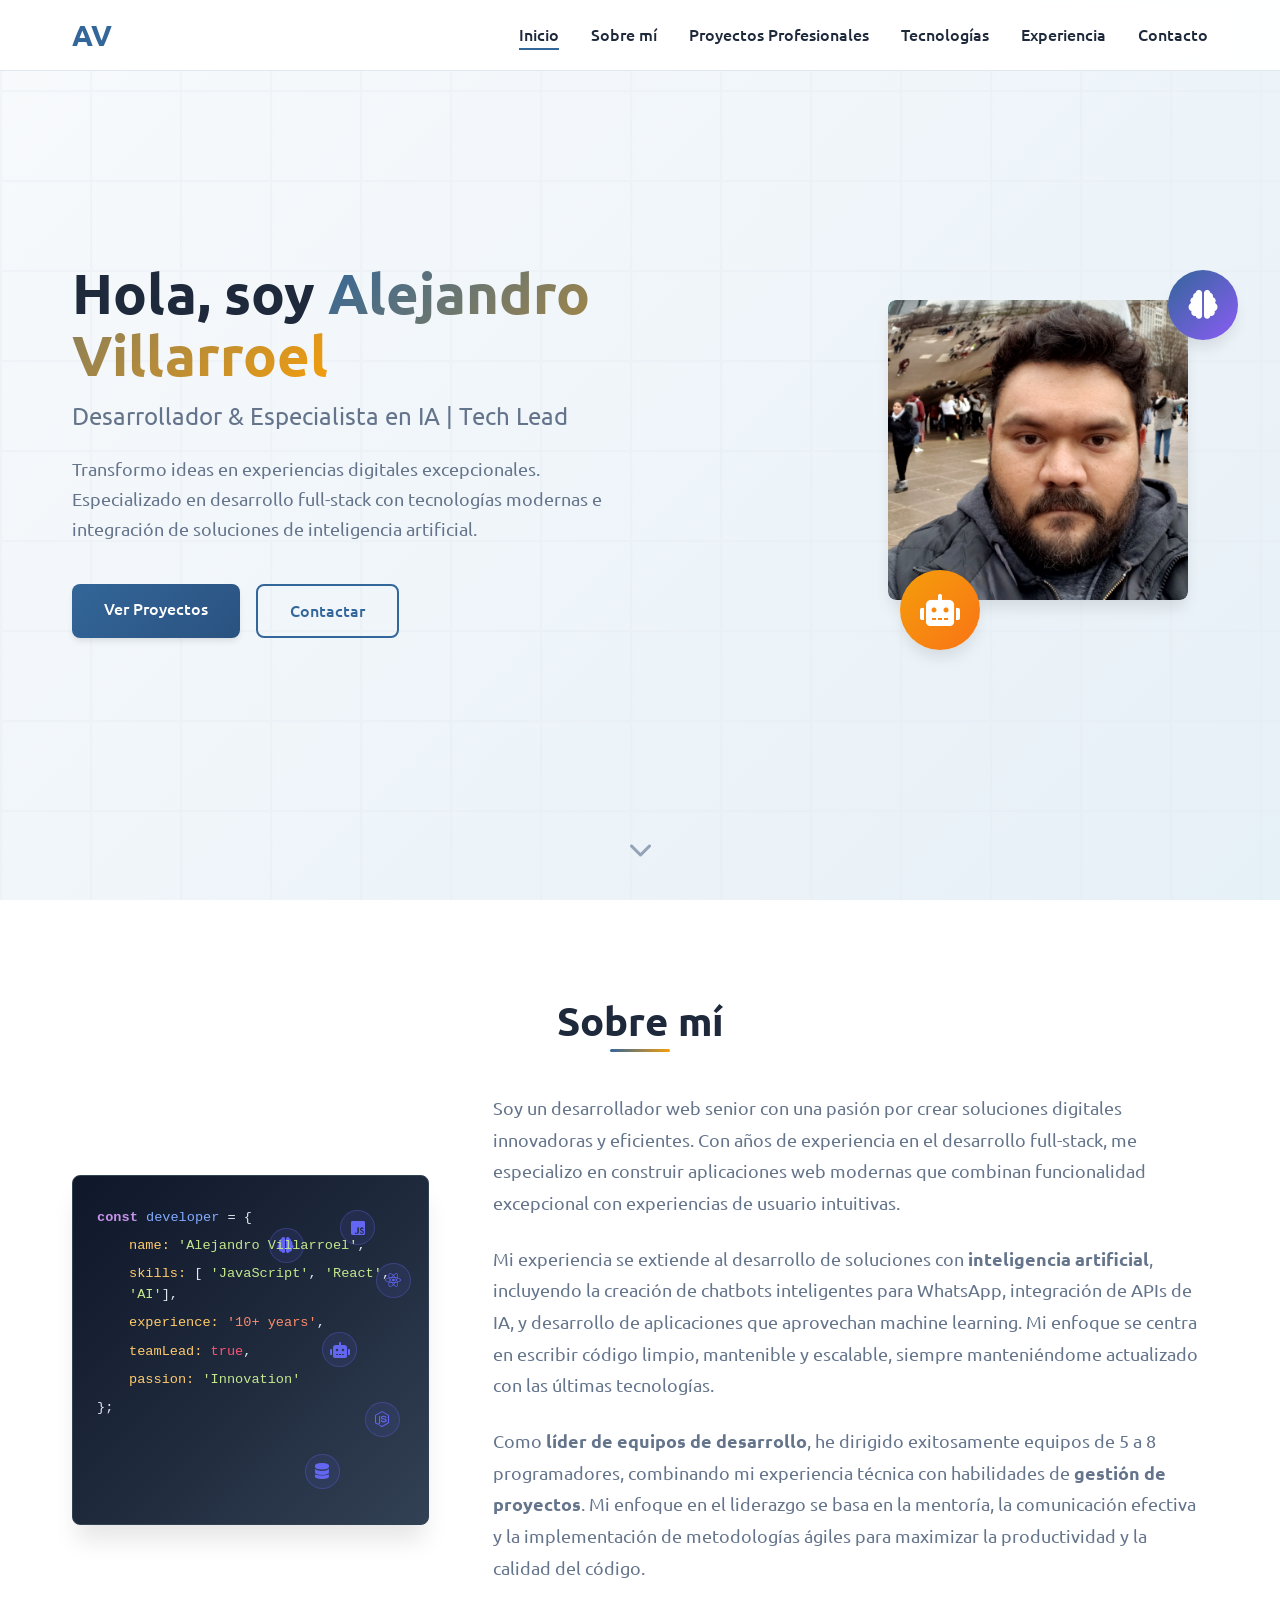
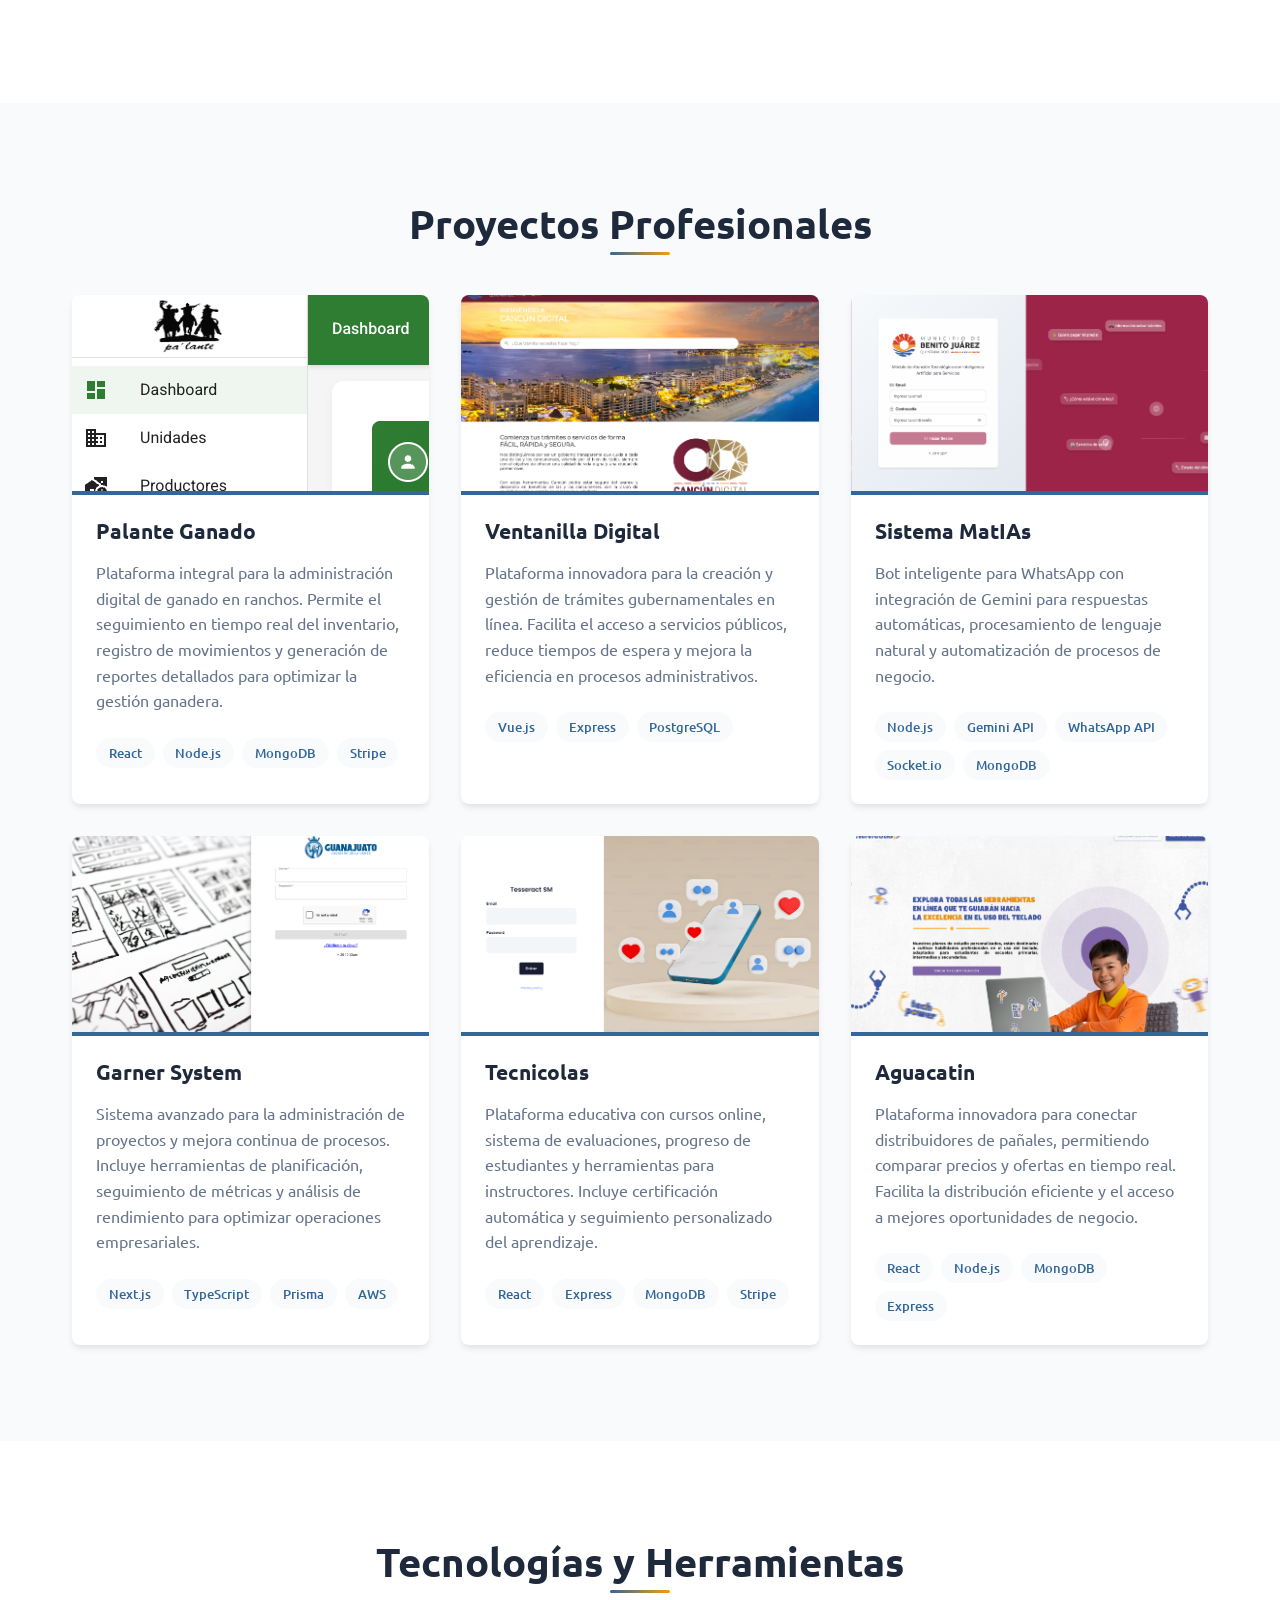
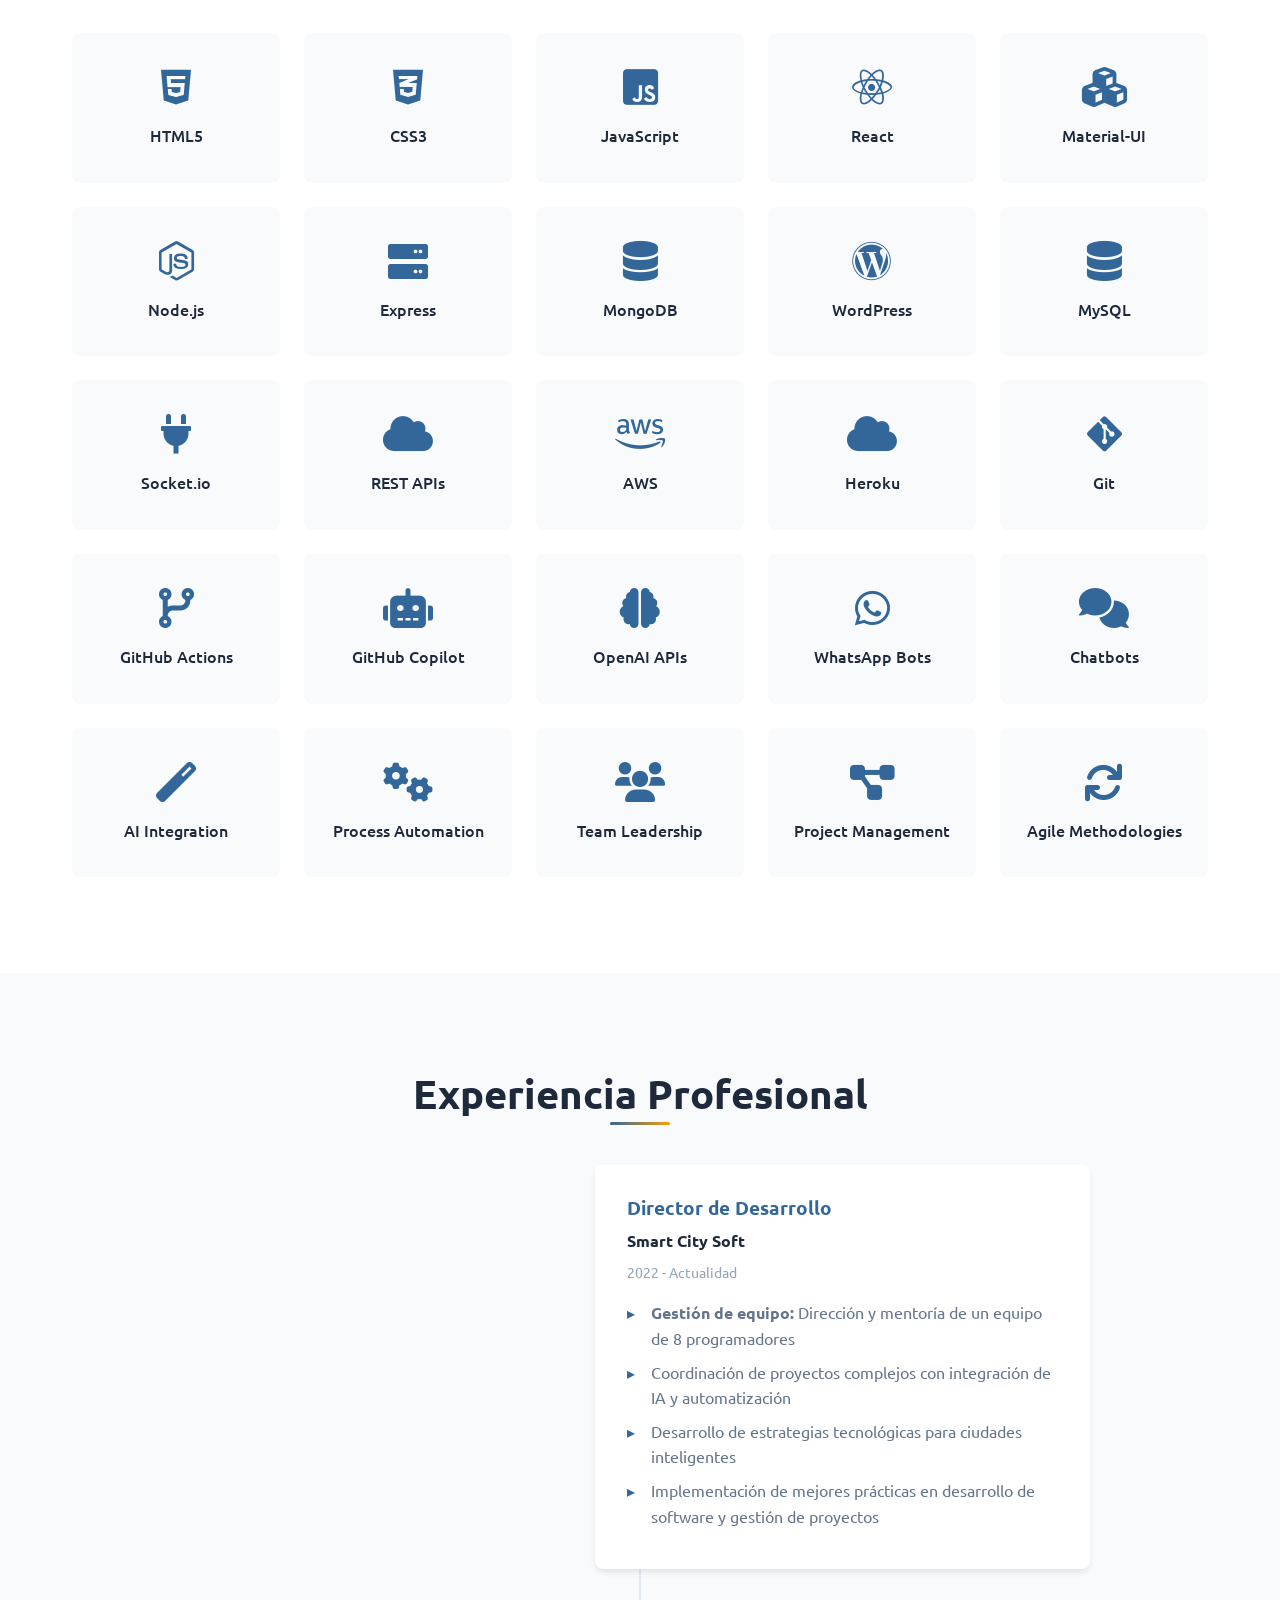
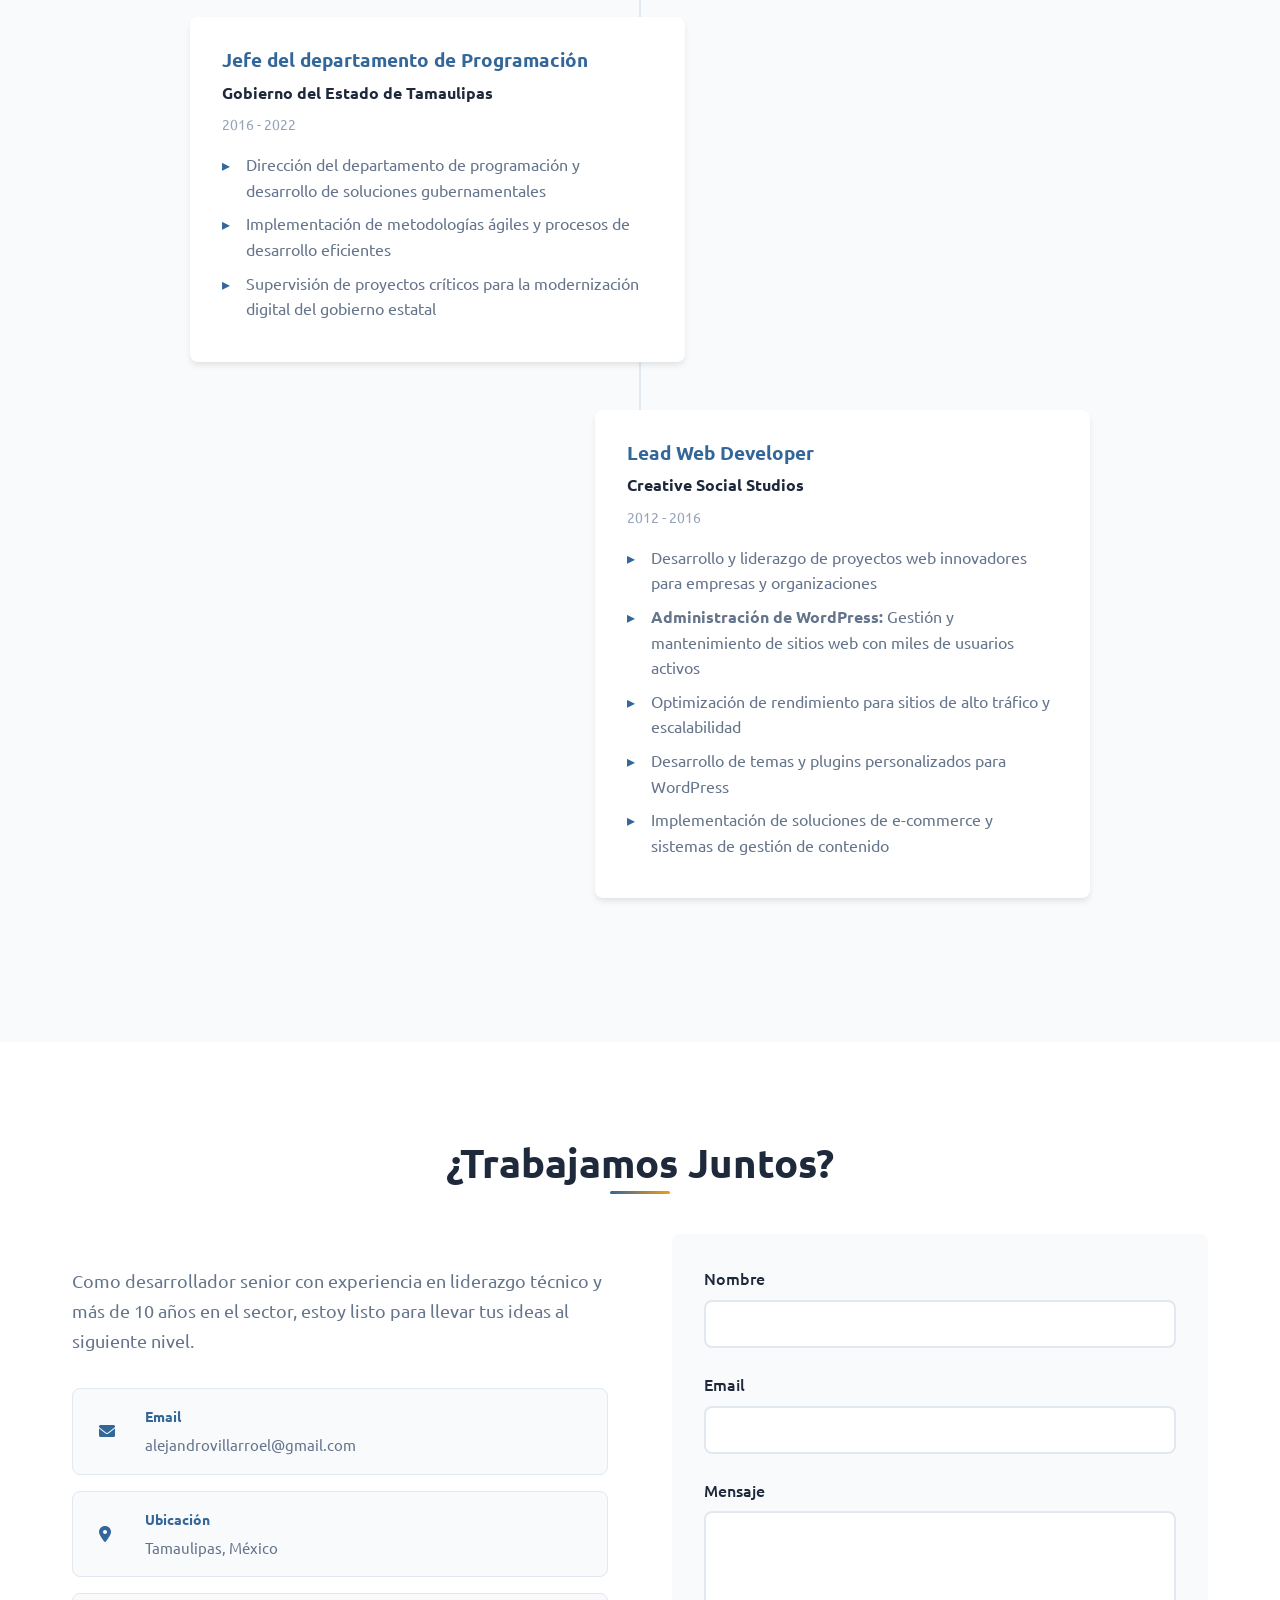
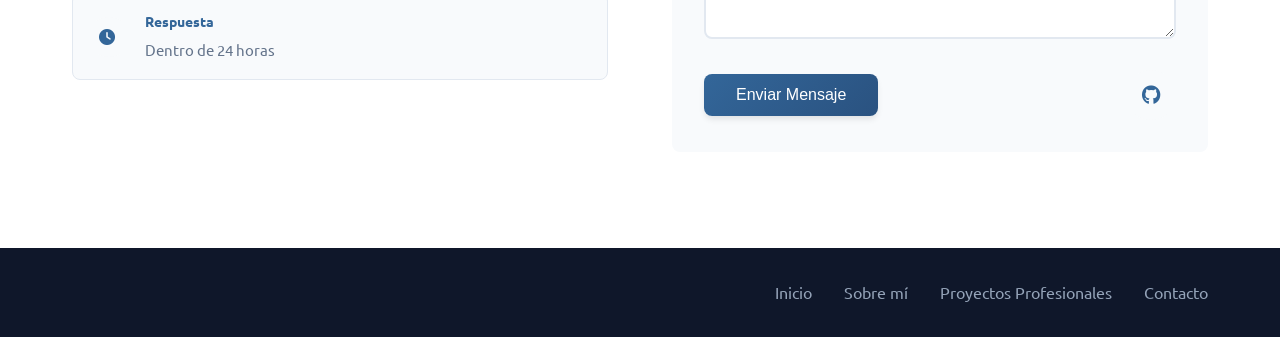
==== index.html @ 33a3dcb5 "Remove Tesseract SM project card and update link for Palante Ganado project" ====
<!DOCTYPE html>
<html lang="es">
<head>
    <meta charset="UTF-8">
    <meta name="viewport" content="width=device-width, initial-scale=1.0">
    <title>Alejandro Villarroel - Desarrollador, Tech Lead & Especialista en IA</title>
    <meta name="description" content="Desarrollador especializado en tecnologías modernas e inteligencia artificial. Creando experiencias digitales excepcionales con IA.">
    <meta name="keywords" content="desarrollador web, senior, JavaScript, React, Node.js, inteligencia artificial, IA, chatbots, WhatsApp bots">
    <link rel="stylesheet" href="styles.css">
    <link href="https://cdnjs.cloudflare.com/ajax/libs/font-awesome/6.0.0/css/all.min.css" rel="stylesheet">
    <link href="https://fonts.googleapis.com/css2?family=Ubuntu:wght@300;400;500;600;700&display=swap" rel="stylesheet">
</head>
<body>
    <!-- Header y Navigation -->
    <header class="header">
        <nav class="nav">
            <div class="nav-container">
                <div class="nav-logo">
                    <a href="#home">AV</a>
                </div>
                <ul class="nav-menu">
                    <li><a href="#home" class="nav-link">Inicio</a></li>
                    <li><a href="#about" class="nav-link">Sobre mí</a></li>
                    <li><a href="#projects" class="nav-link">Proyectos Profesionales</a></li>
                    <li><a href="#skills" class="nav-link">Tecnologías</a></li>
                    <li><a href="#experience" class="nav-link">Experiencia</a></li>
                    <li><a href="#contact" class="nav-link">Contacto</a></li>
                </ul>
                <div class="nav-toggle">
                    <span></span>
                    <span></span>
                    <span></span>
                </div>
            </div>
        </nav>
    </header>

    <!-- Hero Section -->
    <section id="home" class="hero">
        <div class="hero-container">
            <div class="hero-content">
                <h1 class="hero-title">
                    Hola, soy <span class="highlight">Alejandro Villarroel</span>
                </h1>
                <h2 class="hero-subtitle">Desarrollador  & Especialista en IA | Tech Lead</h2>
                <p class="hero-description">
                    Transformo ideas en experiencias digitales excepcionales. 
                    Especializado en desarrollo full-stack con tecnologías modernas e 
                    integración de soluciones de inteligencia artificial.
                </p>
                <div class="hero-buttons">
                    <a href="#projects" class="btn btn-primary">Ver Proyectos</a>
                    <a href="#contact" class="btn btn-secondary">Contactar</a>
                </div>
            </div>
            <div class="hero-image">
                <div class="hero-circle">
                    <img src="assets/foto2.png" alt="Alejandro Villarroel" style="width: 100%; height: 100%; object-fit: cover; border-radius: var(--border-radius);">
                </div>
                <div class="hero-icon">
                    <i class="fas fa-robot"></i>
                </div>
                <div class="hero-ai-icon">
                    <i class="fas fa-brain"></i>
                </div>
            </div>
        </div>
        <div class="scroll-indicator">
            <i class="fas fa-chevron-down"></i>
        </div>
    </section>

    <!-- About Section -->
    <section id="about" class="about">
        <div class="container">
            <h2 class="section-title">Sobre mí</h2>
            <div class="about-content">
                <div class="about-image">
                    <div class="tech-visual">
                        <div class="code-container">
                            <div class="code-line">
                                <span class="code-keyword">const</span> 
                                <span class="code-variable">developer</span> = {
                            </div>
                            <div class="code-line indent">
                                <span class="code-property">name:</span> 
                                <span class="code-string">'Alejandro Villarroel'</span>,
                            </div>
                            <div class="code-line indent">
                                <span class="code-property">skills:</span> [
                                <span class="code-string">'JavaScript'</span>,
                                <span class="code-string">'React'</span>,
                                <span class="code-string">'AI'</span>],
                            </div>
                            <div class="code-line indent">
                                <span class="code-property">experience:</span> 
                                <span class="code-number">'10+ years'</span>,
                            </div>
                            <div class="code-line indent">
                                <span class="code-property">teamLead:</span> 
                                <span class="code-boolean">true</span>,
                            </div>
                            <div class="code-line indent">
                                <span class="code-property">passion:</span> 
                                <span class="code-string">'Innovation'</span>
                            </div>
                            <div class="code-line">};</div>
                        </div>
                        <div class="floating-icons">
                            <div class="floating-icon" style="--delay: 0s;"><i class="fab fa-js-square"></i></div>
                            <div class="floating-icon" style="--delay: 1s;"><i class="fab fa-react"></i></div>
                            <div class="floating-icon" style="--delay: 2s;"><i class="fas fa-robot"></i></div>
                            <div class="floating-icon" style="--delay: 3s;"><i class="fab fa-node-js"></i></div>
                            <div class="floating-icon" style="--delay: 4s;"><i class="fas fa-database"></i></div>
                            <div class="floating-icon" style="--delay: 5s;"><i class="fas fa-brain"></i></div>
                        </div>
                    </div>
                </div>
                <div class="about-text">
                    <p>
                        Soy un desarrollador web senior con una pasión por crear soluciones digitales 
                        innovadoras y eficientes. Con años de experiencia en el desarrollo full-stack, 
                        me especializo en construir aplicaciones web modernas que combinan funcionalidad 
                        excepcional con experiencias de usuario intuitivas.
                    </p>
                    <p>
                        Mi experiencia se extiende al desarrollo de soluciones con <strong>inteligencia artificial</strong>, 
                        incluyendo la creación de chatbots inteligentes para WhatsApp, integración de APIs de IA, 
                        y desarrollo de aplicaciones que aprovechan machine learning. Mi enfoque se centra en escribir 
                        código limpio, mantenible y escalable, siempre manteniéndome actualizado con las últimas 
                        tecnologías.
                    </p>
                    <p>
                        Como <strong>líder de equipos de desarrollo</strong>, he dirigido exitosamente equipos de 5 a 8 programadores, 
                        combinando mi experiencia técnica con habilidades de <strong>gestión de proyectos</strong>. Mi enfoque en el 
                        liderazgo se basa en la mentoría, la comunicación efectiva y la implementación de metodologías ágiles 
                        para maximizar la productividad y la calidad del código.
                    </p>
                </div>
            </div>
        </div>
    </section>

    <!-- Projects Section -->
    <section id="projects" class="projects">
        <div class="container">
            <h2 class="section-title">Proyectos Profesionales</h2>
            <div class="projects-grid">
                <div class="project-card">
                    <div class="project-image">
                        <img src="assets/palanteganado.png" alt="Palante Ganado">

                        <div class="project-overlay">
                            <div class="project-links">
                                <a href="https://palanteganado.com/" class="project-link" target="_blank">
                                    <i class="fas fa-external-link-alt"></i>
                                </a>
                            </div>
                        </div>
                    </div>
                    <div class="project-content">
                        <h3 class="project-title">Palante Ganado</h3>
                        <p class="project-description">
                            Plataforma integral para la administración digital de ganado en ranchos. 
                            Permite el seguimiento en tiempo real del inventario, registro de movimientos 
                            y generación de reportes detallados para optimizar la gestión ganadera.
                        </p>
                        <div class="project-tech">
                            <span class="tech-tag">React</span>
                            <span class="tech-tag">Node.js</span>
                            <span class="tech-tag">MongoDB</span>
                            <span class="tech-tag">Stripe</span>
                        </div>
                    </div>
                </div>

                <div class="project-card">


                    <div class="project-image">
                        <div class="project-overlay">
                            <div class="project-links">
                                <a href="http://cancun-digital.mx/" class="project-link" target="_blank">
                                    <i class="fas fa-external-link-alt"></i>
                                </a>
                            </div>
                        </div>
                    </div>
                    <div class="project-content">
                        <h3 class="project-title">Ventanilla Digital</h3>
                        <p class="project-description">
                            Plataforma innovadora para la creación y gestión de trámites gubernamentales en línea. 
                            Facilita el acceso a servicios públicos, reduce tiempos de espera 
                            y mejora la eficiencia en procesos administrativos.
                        </p>
                        <div class="project-tech">
                            <span class="tech-tag">Vue.js</span>
                            <span class="tech-tag">Express</span>
                            <span class="tech-tag">PostgreSQL</span>
                        </div>
                    </div>
                </div>



                <div class="project-card">
                    <div class="project-image">
                        <div class="project-overlay">
                            <div class="project-links">
                                <a href="http://matias.gobierno-digital.mx/" class="project-link" target="_blank">
                                    <i class="fas fa-external-link-alt"></i>
                                </a>
                            </div>
                        </div>
                    </div>
                    <div class="project-content">
                        <h3 class="project-title">Sistema MatIAs</h3>
                        <p class="project-description">
                            Bot inteligente para WhatsApp con integración de Gemini para respuestas 
                            automáticas, procesamiento de lenguaje natural y automatización de procesos de negocio.
                        </p>
                        <div class="project-tech">
                            <span class="tech-tag">Node.js</span>
                            <span class="tech-tag">Gemini API</span>
                            <span class="tech-tag">WhatsApp API</span>
                            <span class="tech-tag">Socket.io</span>
                            <span class="tech-tag">MongoDB</span>
                        </div>


                    </div>
                </div>

                <div class="project-card">
                    <div class="project-image">
                        <div class="project-overlay">
                            <div class="project-links">
                                <a href="https://cancundigital.garnersystem.com/" class="project-link" target="_blank">
                                    <i class="fas fa-external-link-alt"></i>
                                </a>
                            </div>
                        </div>
                    </div>
                    <div class="project-content">
                        <h3 class="project-title">Garner System</h3>
                        <p class="project-description">
                            Sistema avanzado para la administración de proyectos y mejora continua de procesos. 
                            Incluye herramientas de planificación, seguimiento de métricas 
                            y análisis de rendimiento para optimizar operaciones empresariales.
                        </p>
                        <div class="project-tech">
                            <span class="tech-tag">Next.js</span>
                            <span class="tech-tag">TypeScript</span>
                            <span class="tech-tag">Prisma</span>


                            <span class="tech-tag">AWS</span>
                        </div>
                    </div>
                </div>

                <div class="project-card">
                    <div class="project-image">
                        <div class="project-overlay">
                            <div class="project-links">
                                <a href="https://tecnicolas.mx/" class="project-link" target="_blank">
                                    <i class="fas fa-external-link-alt"></i>
                                </a>
                            </div>
                        </div>
                    </div>
                    <div class="project-content">
                        <h3 class="project-title">Tecnicolas</h3>
                        <p class="project-description">
                            Plataforma educativa con cursos online, sistema de evaluaciones, 
                            progreso de estudiantes y herramientas para instructores. 
                            Incluye certificación automática y seguimiento personalizado del aprendizaje.
                        </p>
                        <div class="project-tech">
                            <span class="tech-tag">React</span>
                            <span class="tech-tag">Express</span>
                            <span class="tech-tag">MongoDB</span>
                            <span class="tech-tag">Stripe</span>
                        </div>
                    </div>
                </div>

                <div class="project-card">
                    <div class="project-image">
                        <div class="project-overlay">
                            <div class="project-links">
                                <a href="https://aguacatin.com/" class="project-link" target="_blank">
                                    <i class="fas fa-external-link-alt"></i>
                                </a>
                            </div>
                        </div>
                    </div>
                    <div class="project-content">
                        <h3 class="project-title">Aguacatin</h3>
                        <p class="project-description">
                            Plataforma innovadora para conectar distribuidores de pañales, 
                            permitiendo comparar precios y ofertas en tiempo real. 
                            Facilita la distribución eficiente y el acceso a mejores oportunidades de negocio.
                        </p>
                        <div class="project-tech">
                            <span class="tech-tag">React</span>
                            <span class="tech-tag">Node.js</span>
                            <span class="tech-tag">MongoDB</span>
                            <span class="tech-tag">Express</span>
                        </div>
                    </div>
                </div>
            </div>
        </div>
    </section>

    <!-- Skills Section -->
    <section id="skills" class="skills">
        <div class="container">
            <h2 class="section-title">Tecnologías y Herramientas</h2>
            <div class="skills-content">
                <div class="skills-grid">
                    <div class="skill-item">
                        <i class="fab fa-html5"></i>
                        <span>HTML5</span>
                    </div>
                    <div class="skill-item">
                        <i class="fab fa-css3-alt"></i>
                        <span>CSS3</span>
                    </div>
                    <div class="skill-item">
                        <i class="fab fa-js-square"></i>
                        <span>JavaScript</span>
                    </div>
                    <div class="skill-item">
                        <i class="fab fa-react"></i>
                        <span>React</span>
                    </div>
                    <div class="skill-item">
                        <i class="fas fa-cubes"></i>
                        <span>Material-UI</span>
                    </div>
                    <div class="skill-item">
                        <i class="fab fa-node-js"></i>
                        <span>Node.js</span>
                    </div>
                    <div class="skill-item">
                        <i class="fas fa-server"></i>
                        <span>Express</span>
                    </div>
                    <div class="skill-item">
                        <i class="fas fa-database"></i>
                        <span>MongoDB</span>
                    </div>
                    <div class="skill-item">
                        <i class="fab fa-wordpress"></i>
                        <span>WordPress</span>
                    </div>
                    <div class="skill-item">
                        <i class="fas fa-database"></i>
                        <span>MySQL</span>
                    </div>
                    <div class="skill-item">
                        <i class="fas fa-plug"></i>
                        <span>Socket.io</span>
                    </div>
                    <div class="skill-item">
                        <i class="fas fa-cloud"></i>
                        <span>REST APIs</span>
                    </div>
                    <div class="skill-item">
                        <i class="fab fa-aws"></i>
                        <span>AWS</span>
                    </div>
                    <div class="skill-item">
                        <i class="fas fa-cloud"></i>
                        <span>Heroku</span>
                    </div>
                    <div class="skill-item">
                        <i class="fab fa-git-alt"></i>
                        <span>Git</span>
                    </div>
                    <div class="skill-item">
                        <i class="fas fa-code-branch"></i>
                        <span>GitHub Actions</span>
                    </div>
                    <div class="skill-item">
                        <i class="fas fa-robot"></i>
                        <span>GitHub Copilot</span>
                    </div>
                    <div class="skill-item">
                        <i class="fas fa-brain"></i>
                        <span>OpenAI APIs</span>
                    </div>
                    <div class="skill-item">
                        <i class="fab fa-whatsapp"></i>
                        <span>WhatsApp Bots</span>
                    </div>
                    <div class="skill-item">
                        <i class="fas fa-comments"></i>
                        <span>Chatbots</span>
                    </div>
                    <div class="skill-item">
                        <i class="fas fa-magic"></i>
                        <span>AI Integration</span>
                    </div>
                    <div class="skill-item">
                        <i class="fas fa-cogs"></i>
                        <span>Process Automation</span>
                    </div>
                    <div class="skill-item">
                        <i class="fas fa-users"></i>
                        <span>Team Leadership</span>
                    </div>
                    <div class="skill-item">
                        <i class="fas fa-project-diagram"></i>
                        <span>Project Management</span>
                    </div>
                    <div class="skill-item">
                        <i class="fas fa-sync"></i>
                        <span>Agile Methodologies</span>
                    </div>
                </div>
            </div>
        </div>
    </section>

    <!-- Experience Section -->
    <section id="experience" class="experience">
        <div class="container">
            <h2 class="section-title">Experiencia Profesional</h2>
            <div class="timeline">
                <div class="timeline-item">
                    <div class="timeline-marker"></div>
                    <div class="timeline-content">
                        <h3 class="timeline-title">Director de Desarrollo</h3>
                        <p class="timeline-company">Smart City Soft</p>
                        <p class="timeline-period">2022 - Actualidad</p>
                        <ul class="timeline-description">
                            <li><strong>Gestión de equipo:</strong> Dirección y mentoría de un equipo de 8 programadores</li>
                            <li>Coordinación de proyectos complejos con integración de IA y automatización</li>
                            <li>Desarrollo de estrategias tecnológicas para ciudades inteligentes</li>
                            <li>Implementación de mejores prácticas en desarrollo de software y gestión de proyectos</li>
                        </ul>
                    </div>
                </div>

                <div class="timeline-item">
                    <div class="timeline-marker"></div>
                    <div class="timeline-content">
                        <h3 class="timeline-title">Jefe del departamento de Programación</h3>
                        <p class="timeline-company">Gobierno del Estado de Tamaulipas</p>
                        <p class="timeline-period">2016 - 2022</p>
                        <ul class="timeline-description">
                            <li>Dirección del departamento de programación y desarrollo de soluciones gubernamentales</li>
                            <li>Implementación de metodologías ágiles y procesos de desarrollo eficientes</li>
                            <li>Supervisión de proyectos críticos para la modernización digital del gobierno estatal</li>
                        </ul>
                    </div>
                </div>

                <div class="timeline-item">
                    <div class="timeline-marker"></div>
                    <div class="timeline-content">
                        <h3 class="timeline-title">Lead Web Developer</h3>
                        <p class="timeline-company">Creative Social Studios</p>
                        <p class="timeline-period">2012 - 2016</p>
                        <ul class="timeline-description">
                            <li>Desarrollo y liderazgo de proyectos web innovadores para empresas y organizaciones</li>
                            <li><strong>Administración de WordPress:</strong> Gestión y mantenimiento de sitios web con miles de usuarios activos</li>
                            <li>Optimización de rendimiento para sitios de alto tráfico y escalabilidad</li>
                            <li>Desarrollo de temas y plugins personalizados para WordPress</li>
                            <li>Implementación de soluciones de e-commerce y sistemas de gestión de contenido</li>
                        </ul>
                    </div>
                </div>
            </div>
        </div>
    </section>

    <!-- Contact Section -->
    <section id="contact" class="contact">
        <div class="container">
            <h2 class="section-title">¿Trabajamos Juntos?</h2>
            <div class="contact-content">
                <div class="contact-info">
                    <div class="contact-intro">
                        <p class="contact-description">
                            Como desarrollador senior con experiencia en liderazgo técnico y más de 10 años en el sector, 
                            estoy listo para llevar tus ideas al siguiente nivel.
                        </p>
                    </div>
                    <div class="contact-details">
                        <div class="contact-item">
                            <div class="contact-icon">
                                <i class="fas fa-envelope"></i>
                            </div>
                            <div class="contact-text">
                                <strong>Email</strong>
                                <span>alejandrovillarroel@gmail.com</span>
                            </div>
                        </div>
                        <div class="contact-item">
                            <div class="contact-icon">
                                <i class="fas fa-map-marker-alt"></i>
                            </div>
                            <div class="contact-text">
                                <strong>Ubicación</strong>
                                <span>Tamaulipas, México</span>
                            </div>
                        </div>
                        <div class="contact-item">
                            <div class="contact-icon">
                                <i class="fas fa-clock"></i>
                            </div>
                            <div class="contact-text">
                                <strong>Respuesta</strong>
                                <span>Dentro de 24 horas</span>
                            </div>
                        </div>
                    </div>
                </div>
                <div class="contact-form">
                    <form class="form" method="POST" action="https://formspree.io/f/xgvpwwoz">
                        <input type="hidden" name="_subject" value="Contacto alejandrov.github.io">
                        <div class="form-group">
                            <label for="name">Nombre</label>
                            <input type="text" id="name" name="name" required>
                        </div>
                        <div class="form-group">
                            <label for="email">Email</label>
                            <input type="email" id="email" name="email" required>
                        </div>
                        <div class="form-group">
                            <label for="message">Mensaje</label>
                            <textarea id="message" name="message" rows="5" required></textarea>
                        </div>
                        <div class="form-footer">
                            <button type="submit" class="btn btn-primary">Enviar Mensaje</button>
                            <div class="social-links">
                                <a href="https://github.com/alejandrov" target="_blank" class="social-link">
                                    <i class="fab fa-github"></i>
                                </a>
                            </div>
                        </div>
                    </form>
                </div>
            </div>
        </div>
    </section>

    <!-- Footer -->
    <footer class="footer">
        <div class="container">
            <div class="footer-content">
                <div class="footer-text">
                    <p>&nbsp; </p>
                </div>
                <div class="footer-links">
                    <a href="#home">Inicio</a>
                    <a href="#about">Sobre mí</a>
                    <a href="#projects">Proyectos Profesionales</a>
                    <a href="#contact">Contacto</a>
                </div>
            </div>
        </div>
    </footer>

    <script src="script.js"></script>
</body>
</html>
---- styles.css ----
/* Reset y Variables CSS */
:root {
    --primary-color: #336699;
    --primary-dark: #2a5280;
    --secondary-color: #64748b;
    --accent-color: #f59e0b;
    --text-primary: #1e293b;
    --text-secondary: #64748b;
    --text-light: #94a3b8;
    --bg-primary: #ffffff;
    --bg-secondary: #f8fafc;
    --bg-dark: #0f172a;
    --border-color: #e2e8f0;
    --shadow-sm: 0 1px 2px 0 rgb(0 0 0 / 0.05);
    --shadow-md: 0 4px 6px -1px rgb(0 0 0 / 0.1);
    --shadow-lg: 0 10px 15px -3px rgb(0 0 0 / 0.1);
    --shadow-xl: 0 20px 25px -5px rgb(0 0 0 / 0.1);
    --border-radius: 0.5rem;
    --transition: all 0.3s ease;
    --max-width: 1200px;
}

* {
    margin: 0;
    padding: 0;
    box-sizing: border-box;
}

html {
    scroll-behavior: smooth;
}

body {
    font-family: 'Ubuntu', -apple-system, BlinkMacSystemFont, 'Segoe UI', sans-serif;
    line-height: 1.6;
    color: var(--text-primary);
    background-color: var(--bg-primary);
}

.container {
    max-width: var(--max-width);
    margin: 0 auto;
    padding: 0 2rem;
}

/* Typography */
h1, h2, h3, h4, h5, h6 {
    font-family: 'Ubuntu', sans-serif;
    font-weight: 600;
    line-height: 1.2;
    margin-bottom: 1rem;
}

.section-title {
    font-size: 2.5rem;
    text-align: center;
    margin-bottom: 3rem;
    position: relative;
}

.section-title::after {
    content: '';
    position: absolute;
    bottom: -0.5rem;
    left: 50%;
    transform: translateX(-50%);
    width: 60px;
    height: 3px;
    background: linear-gradient(90deg, var(--primary-color), var(--accent-color));
    border-radius: 2px;
}

/* Buttons */
.btn {
    display: inline-block;
    padding: 0.75rem 2rem;
    border: none;
    border-radius: var(--border-radius);
    font-size: 1rem;
    font-weight: 500;
    text-decoration: none;
    text-align: center;
    cursor: pointer;
    transition: var(--transition);
    position: relative;
    overflow: hidden;
}

.btn-primary {
    background: linear-gradient(135deg, var(--primary-color), var(--primary-dark));
    color: white;
    box-shadow: var(--shadow-md);
}

.btn-primary:hover {
    transform: translateY(-2px);
    box-shadow: var(--shadow-lg);
}

.btn-secondary {
    background: transparent;
    color: var(--primary-color);
    border: 2px solid var(--primary-color);
}

.btn-secondary:hover {
    background: var(--primary-color);
    color: white;
    transform: translateY(-2px);
}

/* Header */
.header {
    position: fixed;
    top: 0;
    left: 0;
    width: 100%;
    background: rgba(255, 255, 255, 0.95);
    backdrop-filter: blur(10px);
    border-bottom: 1px solid var(--border-color);
    z-index: 1000;
    transition: var(--transition);
}

.nav-container {
    max-width: var(--max-width);
    margin: 0 auto;
    padding: 0 2rem;
    display: flex;
    justify-content: space-between;
    align-items: center;
    height: 70px;
}

.nav-logo a {
    font-size: 1.8rem;
    font-weight: 700;
    color: var(--primary-color);
    text-decoration: none;
}

.nav-menu {
    display: flex;
    list-style: none;
    gap: 2rem;
}

.nav-link {
    color: var(--text-primary);
    text-decoration: none;
    font-weight: 500;
    transition: var(--transition);
    position: relative;
}

.nav-link:hover {
    color: var(--primary-color);
}

.nav-link::after {
    content: '';
    position: absolute;
    bottom: -5px;
    left: 0;
    width: 0;
    height: 2px;
    background: var(--primary-color);
    transition: var(--transition);
}

.nav-link:hover::after,
.nav-link.active::after {
    width: 100%;
}

.nav-toggle {
    display: none;
    flex-direction: column;
    cursor: pointer;
}

.nav-toggle span {
    width: 25px;
    height: 3px;
    background: var(--text-primary);
    margin: 3px 0;
    transition: var(--transition);
}

/* Hero Section */
.hero {
    min-height: 100vh;
    display: flex;
    align-items: center;
    background: linear-gradient(135deg, var(--bg-secondary) 0%, #e6f0f7 100%);
    position: relative;
    overflow: hidden;
}

.hero::before {
    content: '';
    position: absolute;
    top: 0;
    left: 0;
    right: 0;
    bottom: 0;
    background: url('data:image/svg+xml;utf8,<svg xmlns="http://www.w3.org/2000/svg" viewBox="0 0 100 100"><defs><pattern id="grid" width="10" height="10" patternUnits="userSpaceOnUse"><path d="M 10 0 L 0 0 0 10" fill="none" stroke="%23e2e8f0" stroke-width="0.5"/></pattern></defs><rect width="100" height="100" fill="url(%23grid)"/></svg>');
    opacity: 0.3;
}

.hero-container {
    max-width: var(--max-width);
    margin: 0 auto;
    padding: 0 2rem;
    display: grid;
    grid-template-columns: 1fr 1fr;
    gap: 4rem;
    align-items: center;
    position: relative;
    z-index: 1;
}

.hero-title {
    font-size: 3.5rem;
    font-weight: 700;
    margin-bottom: 1rem;
    line-height: 1.1;
    opacity: 0;
    transform: translateY(20px);
    transition: all 0.8s ease;
}

/* Mobile-first approach for hero title visibility */
@media (max-width: 768px) {
    .hero-title {
        opacity: 1;
        transform: translateY(0);
        margin-top: 55px;
    }
}

.highlight {
    background: linear-gradient(135deg, var(--primary-color), var(--accent-color));
    -webkit-background-clip: text;
    -webkit-text-fill-color: transparent;
    background-clip: text;
}

.hero-subtitle {
    font-size: 1.5rem;
    color: var(--text-secondary);
    margin-bottom: 1.5rem;
    font-weight: 400;
}

.hero-description {
    font-size: 1.1rem;
    color: var(--text-secondary);
    margin-bottom: 2.5rem;
    line-height: 1.7;
}

.hero-buttons {
    display: flex;
    gap: 1rem;
    flex-wrap: wrap;
}

.hero-image {
    display: flex;
    justify-content: flex-end;
    align-items: center;
    position: relative;
}

.hero-circle {
    width: 300px;
    height: 300px;
    border-radius: var(--border-radius);
    position: relative;
    left: -20px;
    animation: float 6s ease-in-out infinite;
    display: flex;
    align-items: center;
    justify-content: center;
    overflow: hidden;
    box-shadow: var(--shadow-lg);
}

.hero-icon {
    position: absolute;
    bottom: -50px;
    left: 50%;
    transform: translateX(-50%);
    width: 80px;
    height: 80px;
    border-radius: 50%;
    background: linear-gradient(135deg, var(--accent-color), #f97316);
    display: flex;
    align-items: center;
    justify-content: center;
    color: white;
    font-size: 2rem;
    box-shadow: var(--shadow-lg);
    animation: bounce 2s infinite;
}

.hero-ai-icon {
    position: absolute;
    top: -30px;
    right: -30px;
    width: 70px;
    height: 70px;
    border-radius: 50%;
    background: linear-gradient(135deg, var(--primary-color), #8b5cf6);
    display: flex;
    align-items: center;
    justify-content: center;
    color: white;
    font-size: 1.8rem;
    box-shadow: var(--shadow-lg);
    animation: float 4s ease-in-out infinite 1s;
}

.hero-circle::before {
    content: '';
    position: absolute;
    top: -20px;
    left: -20px;
    right: -20px;
    bottom: -20px;
    border-radius: var(--border-radius);
    border: 2px solid var(--primary-color);
    opacity: 0.3;
    animation: pulse 4s ease-in-out infinite;
}

.scroll-indicator {
    position: absolute;
    bottom: 2rem;
    left: 50%;
    transform: translateX(-50%);
    color: var(--text-light);
    font-size: 1.5rem;
    animation: bounce 2s ease-in-out infinite;
}

/* About Section */
.about {
    padding: 6rem 0;
    background: var(--bg-primary);
}

.about-content {
    display: grid;
    grid-template-columns: 1fr 2fr;
    gap: 4rem;
    align-items: center;
}

.about-text p {
    font-size: 1.1rem;
    line-height: 1.8;
    margin-bottom: 1.5rem;
    color: var(--text-secondary);
}

.about-stats {
    display: grid;
    grid-template-columns: repeat(2, 1fr);
    gap: 2rem;
    margin-top: 3rem;
}

.stat {
    text-align: center;
    padding: 1.5rem;
    border-radius: var(--border-radius);
    background: var(--bg-secondary);
}

.stat-number {
    display: block;
    font-size: 2.5rem;
    font-weight: 700;
    color: var(--primary-color);
    margin-bottom: 0.5rem;
}

.stat-label {
    font-size: 0.9rem;
    color: var(--text-secondary);
    font-weight: 500;
}

.tech-visual {
    position: relative;
    height: 350px;
    background: linear-gradient(135deg, #0f172a 0%, #1e293b 50%, #334155 100%);
    border-radius: var(--border-radius);
    padding: 1.5rem;
    overflow: hidden;
    box-shadow: var(--shadow-xl);
    border: 1px solid #334155;
}

.code-container {
    font-family: 'Monaco', 'Menlo', 'Ubuntu Mono', monospace;
    font-size: 0.85rem;
    line-height: 1.5;
    color: #e2e8f0;
    position: relative;
    z-index: 2;
}

.code-line {
    margin: 0.5rem 0;
    opacity: 0;
    animation: typewriter 0.5s ease-out forwards;
}

.code-line:nth-child(1) { animation-delay: 0.2s; }
.code-line:nth-child(2) { animation-delay: 0.4s; }
.code-line:nth-child(3) { animation-delay: 0.6s; }
.code-line:nth-child(4) { animation-delay: 0.8s; }
.code-line:nth-child(5) { animation-delay: 1.0s; }
.code-line:nth-child(6) { animation-delay: 1.2s; }
.code-line:nth-child(7) { animation-delay: 1.4s; }

.indent {
    padding-left: 2rem;
}

.code-keyword {
    color: #c792ea;
    font-weight: 600;
}

.code-variable {
    color: #82aaff;
}

.code-property {
    color: #ffcb6b;
}

.code-string {
    color: #c3e88d;
}

.code-number {
    color: #f78c6c;
}

.code-boolean {
    color: #ff5370;
}

.floating-icons {
    position: absolute;
    top: 0;
    left: 0;
    right: 0;
    bottom: 0;
    pointer-events: none;
    z-index: 1;
}

.floating-icon {
    position: absolute;
    width: 35px;
    height: 35px;
    background: rgba(99, 102, 241, 0.1);
    border: 1px solid rgba(99, 102, 241, 0.3);
    border-radius: 50%;
    display: flex;
    align-items: center;
    justify-content: center;
    color: #6366f1;
    font-size: 1rem;
    animation: float 6s ease-in-out infinite var(--delay);
}

.floating-icon:nth-child(1) { top: 10%; right: 15%; }
.floating-icon:nth-child(2) { top: 25%; right: 5%; }
.floating-icon:nth-child(3) { top: 45%; right: 20%; }
.floating-icon:nth-child(4) { top: 65%; right: 8%; }
.floating-icon:nth-child(5) { top: 80%; right: 25%; }
.floating-icon:nth-child(6) { top: 15%; right: 35%; }

/* Projects Section */
.projects {
    padding: 6rem 0;
    background: var(--bg-secondary);
}

.projects-grid {
    display: grid;
    grid-template-columns: repeat(auto-fit, minmax(350px, 1fr));
    gap: 2rem;
}

.project-card {
    background: var(--bg-primary);
    border-radius: var(--border-radius);
    overflow: hidden;
    box-shadow: var(--shadow-md);
    transition: var(--transition);
}

.project-card:hover {
    transform: translateY(-5px);
    box-shadow: var(--shadow-xl);
}

.project-image {
    height: 200px;
    background: linear-gradient(135deg, var(--primary-color), var(--accent-color));
    position: relative;
    overflow: hidden;
    border-bottom: 4px solid #336699;
}

.project-card:nth-child(1) .project-image {
    background-image: url(assets/palanteganado.png);
    background-size: cover;
    background-position: center;
}

.project-card:nth-child(2) .project-image {
    background-image: url(assets/ventanilla.png);
    background-size: cover;
    background-position: center;
}

.project-card:nth-child(3) .project-image {
    background-image: url(assets/matias.png);
    background-size: cover;
    background-position: center;
}

.project-card:nth-child(4) .project-image {
    background-image: url(assets/garnersystem.png);
    background-size: cover;
    background-position: center;
}

.project-card:nth-child(5) .project-image {
    background-image: url(assets/tesseractsm.png);
    background-size: cover;
    background-position: center;
}

.project-card:nth-child(6) .project-image {
    background-image: url(assets/tecnicolas.png);
    background-size: cover;
    background-position: center;
}

.project-card:nth-child(7) .project-image {
    background-image: url(assets/aguacatin.png);
    background-size: cover;
    background-position: center;
}

.project-overlay {
    position: absolute;
    top: 0;
    left: 0;
    right: 0;
    bottom: 0;
    background: rgba(0, 0, 0, 0.8);
    display: flex;
    align-items: center;
    justify-content: center;
    opacity: 0;
    transition: var(--transition);
}

.project-card:hover .project-overlay {
    opacity: 1;
}

.project-links {
    display: flex;
    gap: 1rem;
}

.project-link {
    width: 50px;
    height: 50px;
    background: var(--bg-primary);
    border-radius: 50%;
    display: flex;
    align-items: center;
    justify-content: center;
    color: var(--primary-color);
    text-decoration: none;
    font-size: 1.2rem;
    transition: var(--transition);
}

.project-link:hover {
    background: var(--primary-color);
    color: white;
    transform: scale(1.1);
}

.project-content {
    padding: 1.5rem;
}

.project-title {
    font-size: 1.3rem;
    margin-bottom: 1rem;
    color: var(--text-primary);
}

.project-description {
    color: var(--text-secondary);
    line-height: 1.6;
    margin-bottom: 1.5rem;
}

.project-tech {
    display: flex;
    flex-wrap: wrap;
    gap: 0.5rem;
}

.tech-tag {
    background: var(--bg-secondary);
    color: var(--primary-color);
    padding: 0.3rem 0.8rem;
    border-radius: 20px;
    font-size: 0.8rem;
    font-weight: 500;
}

/* Skills Section */
.skills {
    padding: 6rem 0;
    background: var(--bg-primary);
}

.skills-content {
    display: grid;
    gap: 3rem;
}

.skills-category {
    text-align: center;
}

.category-title {
    font-size: 1.5rem;
    margin-bottom: 2rem;
    color: var(--text-primary);
}

.skills-grid {
    display: grid;
    grid-template-columns: repeat(auto-fit, minmax(200px, 1fr));
    gap: 1.5rem;
}

.skill-item {
    display: flex;
    flex-direction: column;
    align-items: center;
    padding: 2rem 1rem;
    background: var(--bg-secondary);
    border-radius: var(--border-radius);
    transition: var(--transition);
    border: 2px solid transparent;
}

.skill-item:hover {
    transform: translateY(-3px);
    border-color: var(--primary-color);
    box-shadow: var(--shadow-md);
}

.skill-item i {
    font-size: 2.5rem;
    color: var(--primary-color);
    margin-bottom: 1rem;
}

.skill-item span {
    font-weight: 500;
    color: var(--text-primary);
}

/* Experience Section */
.experience {
    padding: 6rem 0;
    background: var(--bg-secondary);
}

.timeline {
    position: relative;
    max-width: 900px;
    margin: 0 auto;
}

.timeline::before {
    content: '';
    position: absolute;
    left: 50%;
    top: 0;
    bottom: 0;
    width: 2px;
    background: var(--border-color);
    transform: translateX(-50%);
}

.timeline-item {
    position: relative;
    margin-bottom: 3rem;
    display: flex;
    align-items: center;
}

.timeline-item:nth-child(odd) {
    flex-direction: row-reverse;
}

.timeline-content {
    width: 55%;
    background: var(--bg-primary);
    padding: 2rem;
    border-radius: var(--border-radius);
    box-shadow: var(--shadow-md);
    position: relative;
}

.timeline-title {
    color: var(--primary-color);
    margin-bottom: 0.5rem;
}

.timeline-company {
    font-weight: 600;
    margin-bottom: 0.5rem;
}

.timeline-period {
    color: var(--text-light);
    font-size: 0.9rem;
    margin-bottom: 1rem;
}

.timeline-description {
    list-style: none;
    padding: 0;
}

.timeline-description li {
    position: relative;
    padding-left: 1.5rem;
    margin-bottom: 0.5rem;
    color: var(--text-secondary);
}

.timeline-description li::before {
    content: '▸';
    position: absolute;
    left: 0;
    color: var(--primary-color);
}

/* Contact Section */
.contact {
    padding: 6rem 0;
    background: var(--bg-primary);
}

.contact-content {
    display: grid;
    grid-template-columns: 1fr 1fr;
    gap: 4rem;
    align-items: start;
}

.contact-info h3 {
    font-size: 1.5rem;
    margin-bottom: 1rem;
}

.contact-description {
    color: var(--text-secondary);
    line-height: 1.7;
    margin-top: 2rem;
    font-size: 1.1rem;
}

.contact-intro {
    margin-bottom: 2rem;
}

.contact-details {
    display: flex;
    flex-direction: column;
    gap: 1rem;
}

.contact-item {
    display: flex;
    align-items: center;
    gap: 1rem;
    padding: 1rem;
    background: var(--bg-secondary);
    border-radius: var(--border-radius);
    border: 1px solid var(--border-color);
    transition: var(--transition);
}

.contact-item:hover {
    background: var(--bg-primary);
    border-color: var(--primary-color);
    transform: translateX(5px);
}

.contact-icon {
    width: 40px;
    height: 40px;
    background: var(--bg-secondary);
    border-radius: 50%;
    display: flex;
    align-items: center;
    justify-content: center;
    color: var(--text-light);
    flex-shrink: 0;
}

.contact-text strong {
    display: block;
    color: var(--primary-color);
    font-size: 0.9rem;
    margin-bottom: 0.25rem;
}

.contact-text span {
    color: var(--text-secondary);
    font-size: 0.95rem;
}

.contact-items {
    margin-bottom: 2rem;
}

.contact-row {
    display: flex;
    justify-content: space-between;
    align-items: center;
    gap: 2rem;
    flex-wrap: wrap;
}

.contact-item {
    display: flex;
    align-items: center;
    gap: 1rem;
    flex: 1;
    min-width: 250px;
}

.contact-item i {
    width: 20px;
    color: var(--primary-color);
}

.social-links {
    display: flex;
    gap: 1rem;
}

.social-link {
    width: 50px;
    height: 50px;
    background: var(--bg-secondary);
    border-radius: 50%;
    display: flex;
    align-items: center;
    justify-content: center;
    color: var(--primary-color);
    text-decoration: none;
    font-size: 1.2rem;
    transition: var(--transition);
}

.social-link:hover {
    background: var(--primary-color);
    color: white;
    transform: translateY(-3px);
}

/* Tech Showcase */
.tech-showcase {
    margin-top: 3rem;
    padding: 2rem 2.5rem 1.5rem 2.5rem;
    background: linear-gradient(135deg, #0f172a 0%, #1e293b 50%, #334155 100%);
    border-radius: var(--border-radius);
    border: 1px solid #334155;
    box-shadow: var(--shadow-xl);
    position: relative;
    overflow: hidden;
}

.tech-showcase::before {
    content: '';
    position: absolute;
    top: 0;
    left: 0;
    right: 0;
    bottom: 0;
    background: 
        radial-gradient(circle at 20% 30%, rgba(99, 102, 241, 0.15) 0%, transparent 50%),
        radial-gradient(circle at 80% 70%, rgba(245, 158, 11, 0.15) 0%, transparent 50%),
        radial-gradient(circle at 40% 80%, rgba(139, 92, 246, 0.1) 0%, transparent 50%);
    animation: backgroundShift 8s ease-in-out infinite;
    pointer-events: none;
}

.tech-showcase::after {
    content: '';
    position: absolute;
    top: 0;
    left: 0;
    right: 0;
    bottom: 0;
    background: url('data:image/svg+xml,<svg xmlns="http://www.w3.org/2000/svg" viewBox="0 0 100 100"><defs><pattern id="grid" width="10" height="10" patternUnits="userSpaceOnUse"><path d="M 10 0 L 0 0 0 10" fill="none" stroke="%236366f1" stroke-width="0.5" opacity="0.3"/></pattern></defs><rect width="100" height="100" fill="url(%23grid)"/><circle cx="25" cy="25" r="1" fill="%236366f1" opacity="0.6"><animate attributeName="opacity" values="0.3;1;0.3" dur="3s" repeatCount="indefinite"/></circle><circle cx="75" cy="45" r="1" fill="%23f59e0b" opacity="0.6"><animate attributeName="opacity" values="0.3;1;0.3" dur="4s" repeatCount="indefinite"/></circle><circle cx="50" cy="75" r="1" fill="%238b5cf6" opacity="0.6"><animate attributeName="opacity" values="0.3;1;0.3" dur="5s" repeatCount="indefinite"/></circle></svg>') repeat;
    opacity: 0.4;
    pointer-events: none;
}

.ai-grid {
    display: grid;
    grid-template-columns: repeat(auto-fit, minmax(250px, 1fr));
    gap: 1.5rem;
    margin-bottom: 2rem;
}

.ai-item {
    display: flex;
    align-items: center;
    gap: 1rem;
    padding: 1.5rem;
    background: rgba(99, 102, 241, 0.05);
    border: 1px solid rgba(99, 102, 241, 0.2);
    border-radius: var(--border-radius);
    opacity: 0;
    transform: translateY(20px);
    animation: fadeInUp 0.6s ease-out forwards var(--delay);
    transition: all 0.3s ease;
}

.ai-item:hover {
    background: rgba(99, 102, 241, 0.1);
    border-color: rgba(99, 102, 241, 0.4);
    transform: translateY(-5px);
    box-shadow: 0 10px 25px rgba(0, 0, 0, 0.2);
}

.ai-icon {
    width: 50px;
    height: 50px;
    background: linear-gradient(135deg, var(--accent-color), #f97316);
    border-radius: 50%;
    display: flex;
    align-items: center;
    justify-content: center;
    color: white;
    font-size: 1.3rem;
    flex-shrink: 0;
}

.ai-content h5 {
    margin: 0 0 0.5rem 0;
    color: #e2e8f0;
    font-size: 1rem;
    font-weight: 600;
}

.ai-content p {
    margin: 0;
    color: #94a3b8;
    font-size: 0.9rem;
}

.tech-footer {
    display: flex;
    align-items: center;
    justify-content: center;
    gap: 1rem;
    padding-top: 2rem;
    border-top: 1px solid rgba(99, 102, 241, 0.2);
}

.neural-network {
    position: relative;
    width: 80px;
    height: 40px;
}

.node {
    position: absolute;
    width: 8px;
    height: 8px;
    background: var(--accent-color);
    border-radius: 50%;
    animation: pulse 2s infinite;
}

.node:nth-child(1) { top: 0; left: 0; animation-delay: 0s; }
.node:nth-child(2) { top: 50%; left: 50%; transform: translateY(-50%); animation-delay: 0.7s; }
.node:nth-child(3) { bottom: 0; right: 0; animation-delay: 1.4s; }

.connection {
    position: absolute;
    height: 1px;
    background: linear-gradient(90deg, transparent, var(--accent-color), transparent);
    opacity: 0.6;
    animation: dataFlow 3s ease-in-out infinite;
}

.connection:nth-child(4) {
    top: 4px;
    left: 8px;
    width: 45px;
    transform: rotate(25deg);
}

.connection:nth-child(5) {
    bottom: 4px;
    left: 8px;
    width: 45px;
    transform: rotate(-25deg);
}

.connection:nth-child(6) {
    top: 50%;
    right: 8px;
    width: 30px;
    transform: translateY(-50%);
}

.tech-tagline {
    color: #94a3b8;
    font-style: italic;
    font-size: 0.95rem;
}

/* Form */
.form {
    background: var(--bg-secondary);
    padding: 2rem;
    border-radius: var(--border-radius);
}

.form-group {
    margin-bottom: 1.5rem;
}

.form-group label {
    display: block;
    margin-bottom: 0.5rem;
    font-weight: 500;
    color: var(--text-primary);
}

.form-group input,
.form-group textarea {
    width: 100%;
    padding: 0.75rem;
    border: 2px solid var(--border-color);
    border-radius: var(--border-radius);
    font-family: inherit;
    font-size: 1rem;
    transition: var(--transition);
}

.form-group input:focus,
.form-group textarea:focus {
    outline: none;
    border-color: var(--primary-color);
    box-shadow: 0 0 0 3px rgba(37, 99, 235, 0.1);
}

.form-group textarea {
    resize: vertical;
    min-height: 120px;
}

.form-footer {
    display: flex;
    justify-content: space-between;
    align-items: center;
    gap: 1rem;
    flex-wrap: wrap;
}

.form-footer .social-links {
    margin: 0;
}

/* Footer */
.footer {
    background: var(--bg-dark);
    color: white;
    padding: 2rem 0;
}

.footer-content {
    display: flex;
    justify-content: space-between;
    align-items: center;
    flex-wrap: wrap;
    gap: 1rem;
}

.footer-links {
    display: flex;
    gap: 2rem;
}

.footer-links a {
    color: var(--text-light);
    text-decoration: none;
    transition: var(--transition);
}

.footer-links a:hover {
    color: white;
}

/* Animations */
@keyframes float {
    0%, 100% { transform: translateY(0px); }
    50% { transform: translateY(-20px); }
}

@keyframes pulse {
    0%, 100% { opacity: 0.3; transform: scale(1); }
    50% { opacity: 0.5; transform: scale(1.05); }
}

@keyframes bounce {
    0%, 100% { transform: translateX(-50%) translateY(0); }
    50% { transform: translateX(-50%) translateY(-10px); }
}

@keyframes typewriter {
    0% { 
        opacity: 0; 
        transform: translateX(-20px);
    }
    100% { 
        opacity: 1; 
        transform: translateX(0);
    }
}

@keyframes fadeInUp {
    0% { 
        opacity: 0; 
        transform: translateY(20px);
    }
    100% { 
        opacity: 1; 
        transform: translateY(0);
    }
}

@keyframes dataFlow {
    0%, 100% { 
        opacity: 0.3; 
        transform: scaleX(0.5);
    }
    50% { 
        opacity: 1; 
        transform: scaleX(1);
    }
}

@keyframes backgroundShift {
    0%, 100% { 
        transform: translateX(0) translateY(0) scale(1);
    }
    25% { 
        transform: translateX(5px) translateY(-3px) scale(1.02);
    }
    50% { 
        transform: translateX(-3px) translateY(5px) scale(0.98);
    }
    75% { 
        transform: translateX(-5px) translateY(-2px) scale(1.01);
    }
}

/* Responsive Design */
@media (max-width: 1024px) {
    .hero-container {
        grid-template-columns: 1fr;
        text-align: center;
        gap: 2rem;
    }
    
    .hero-title {
        font-size: 3rem;
    }
    
    .about-content {
        grid-template-columns: 1fr;
        gap: 2rem;
    }
    
    .contact-content {
        grid-template-columns: 1fr;
        gap: 2rem;
    }
    
    .timeline::before {
        left: 30px;
    }
    
    .timeline-item {
        flex-direction: row !important;
        padding-left: 60px;
    }
    
    .timeline-marker {
        left: 30px;
        transform: translateX(-50%);
    }
    
    .timeline-content {
        width: 100%;
        margin-left: 0;
    }
    
    .timeline-content::before {
        left: -20px !important;
        border-right-color: var(--bg-primary) !important;
        border-left-color: transparent !important;
    }
}

@media (max-width: 768px) {
    .nav-menu {
        position: fixed;
        top: 70px;
        left: -100%;
        width: 100%;
        height: calc(100vh - 70px);
        background: var(--bg-primary);
        flex-direction: column;
        justify-content: start;
        align-items: center;
        padding-top: 2rem;
        transition: var(--transition);
        box-shadow: var(--shadow-lg);
    }
    
    .nav-menu.active {
        left: 0;
    }
    
    .nav-toggle {
        display: flex;
    }
    
    .nav-toggle.active span:nth-child(1) {
        transform: rotate(-45deg) translate(-5px, 6px);
    }
    
    .nav-toggle.active span:nth-child(2) {
        opacity: 0;
    }
    
    .nav-toggle.active span:nth-child(3) {
        transform: rotate(45deg) translate(-5px, -6px);
    }
    
    .hero-container {
        padding: 2rem 1rem;
        gap: 3rem;
    }
    
    .hero-content {
        order: 1;
    }
    
    .hero-image {
        order: 2;
        justify-content: center;
        margin-bottom: 2rem;
    }
    
    .hero-title {
        font-size: 2.5rem;
        text-align: center;
        margin-bottom: 1.5rem;
        line-height: 1.1;
        word-wrap: break-word;
        hyphens: auto;
    }
    
    .hero-subtitle {
        text-align: center;
        font-size: 1.3rem;
    }
    
    .hero-description {
        text-align: center;
        font-size: 1rem;
        margin-bottom: 2rem;
    }
    
    .hero-buttons {
        justify-content: center;
        gap: 1rem;
    }
    
    .hero-circle {
        width: 280px;
        height: 280px;
        margin: 0 auto;
        left: 0;
    }
    
    .hero-icon {
        width: 60px;
        height: 60px;
        font-size: 1.5rem;
        bottom: -40px;
    }
    
    .hero-ai-icon {
        width: 55px;
        height: 55px;
        font-size: 1.3rem;
        top: -25px;
        right: 15px;
    }
    
    .section-title {
        font-size: 2rem;
    }
    
    .projects-grid {
        grid-template-columns: 1fr;
    }
    
    .skills-grid {
        grid-template-columns: repeat(auto-fit, minmax(150px, 1fr));
    }
    
    .about-stats {
        grid-template-columns: 1fr;
        gap: 1rem;
    }
    
    .container {
        padding: 0 1rem;
    }
    
    .timeline {
        padding-left: 0;
    }
    
    .tech-visual {
        height: 350px;
        padding: 1.5rem;
    }
    
    .code-container {
        font-size: 0.8rem;
    }
    
    .floating-icon {
        width: 35px;
        height: 35px;
        font-size: 1rem;
    }
    
    .tech-showcase {
        padding: 1.5rem 2rem 1rem 2rem;
        margin-top: 2rem;
    }
    
    .ai-grid {
        grid-template-columns: 1fr;
        gap: 1rem;
    }
    
    .ai-item {
        padding: 1.2rem;
    }
    
    .tech-footer {
        flex-direction: column;
        gap: 1rem;
    }
    
    .contact-row {
        flex-direction: column;
        gap: 1rem;
    }
    
    .contact-item {
        min-width: auto;
        justify-content: center;
    }
    
    .form-footer {
        flex-direction: column;
        text-align: center;
        gap: 1.5rem;
    }
}

@media (max-width: 480px) {
    .hero-container {
        padding: 1.5rem 1rem;
        gap: 2rem;
        min-height: calc(100vh - 70px);
        display: flex;
        flex-direction: column;
        justify-content: center;
    }
    
    .hero-title {
        font-size: 1.8rem;
        line-height: 1.2;
        margin-bottom: 1rem;
        margin-top: 55px;
        padding: 0 0.5rem;
        word-wrap: break-word;
        hyphens: auto;
    }
    
    .hero-subtitle {
        font-size: 1.1rem;
        margin-bottom: 1rem;
    }
    
    .hero-description {
        font-size: 0.95rem;
        margin-bottom: 1.5rem;
    }
    
    .hero-circle {
        width: 220px;
        height: 220px;
    }
    
    .hero-icon {
        width: 50px;
        height: 50px;
        font-size: 1.2rem;
        bottom: -35px;
    }
    
    .hero-ai-icon {
        width: 45px;
        height: 45px;
        font-size: 1.1rem;
        top: -20px;
        right: 10px;
    }
    
    .btn {
        padding: 0.65rem 1.5rem;
        font-size: 0.9rem;
    }
    
    .skills-grid {
        grid-template-columns: repeat(2, 1fr);
    }
    
    .project-card {
        margin: 0;
    }
    
    .tech-visual {
        height: 300px;
        padding: 1rem;
    }
    
    .code-container {
        font-size: 0.7rem;
        line-height: 1.4;
    }
    
    .floating-icon {
        width: 30px;
        height: 30px;
        font-size: 0.9rem;
    }
    
    .indent {
        padding-left: 1rem;
    }
    
    .tech-showcase {
        padding: 1rem 1.5rem 0.8rem 1.5rem;
        margin-top: 1.5rem;
    }
    
    .ai-item {
        padding: 1rem;
        gap: 0.8rem;
    }
    
    .ai-icon {
        width: 40px;
        height: 40px;
        font-size: 1.1rem;
    }
    
    .ai-content h5 {
        font-size: 0.9rem;
    }
    
    .ai-content p {
        font-size: 0.8rem;
    }
    
    .neural-network {
        width: 60px;
        height: 30px;
    }
    
    .tech-tagline {
        font-size: 0.85rem;
        text-align: center;
    }
    
    .contact-item {
        font-size: 0.9rem;
        min-width: auto;
        justify-content: flex-start;
    }
    
    .form-footer {
        flex-direction: column;
        gap: 1rem;
    }
    
    .footer-content {
        flex-direction: column;
        text-align: center;
    }
}
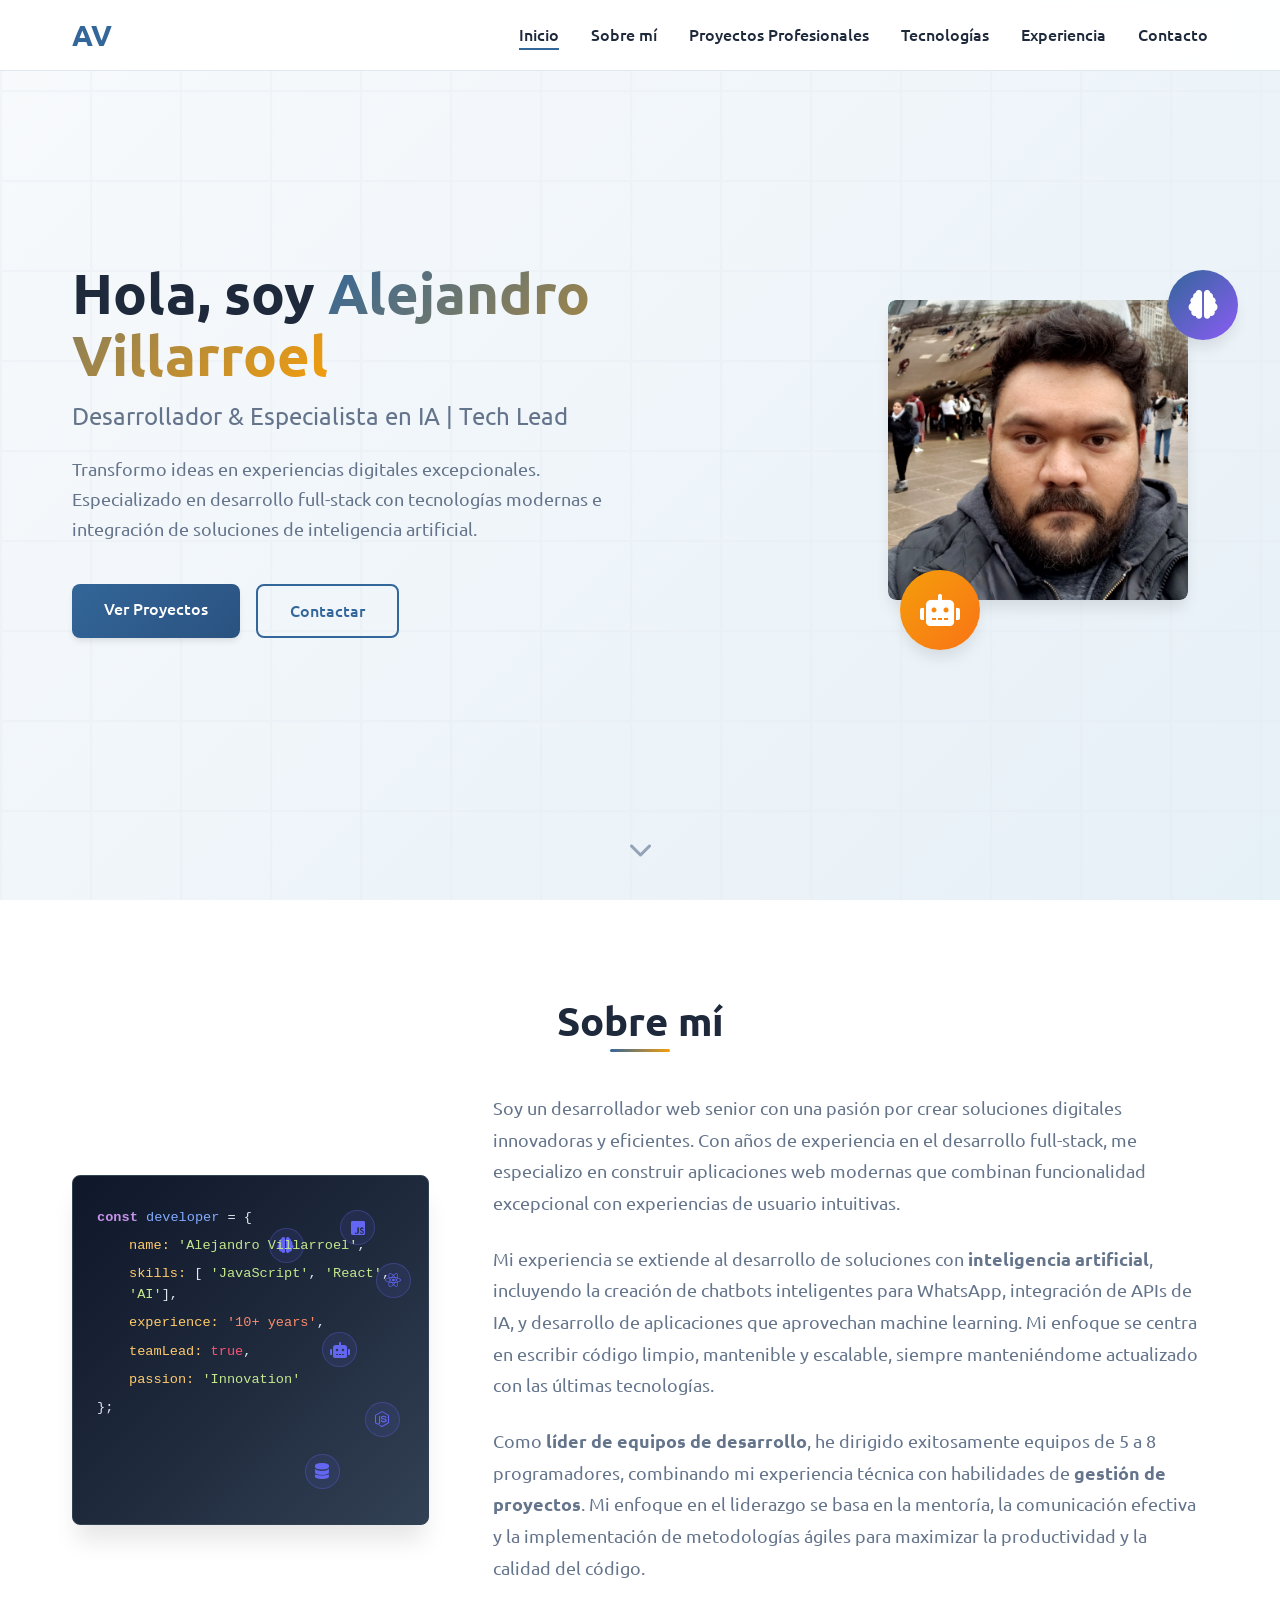
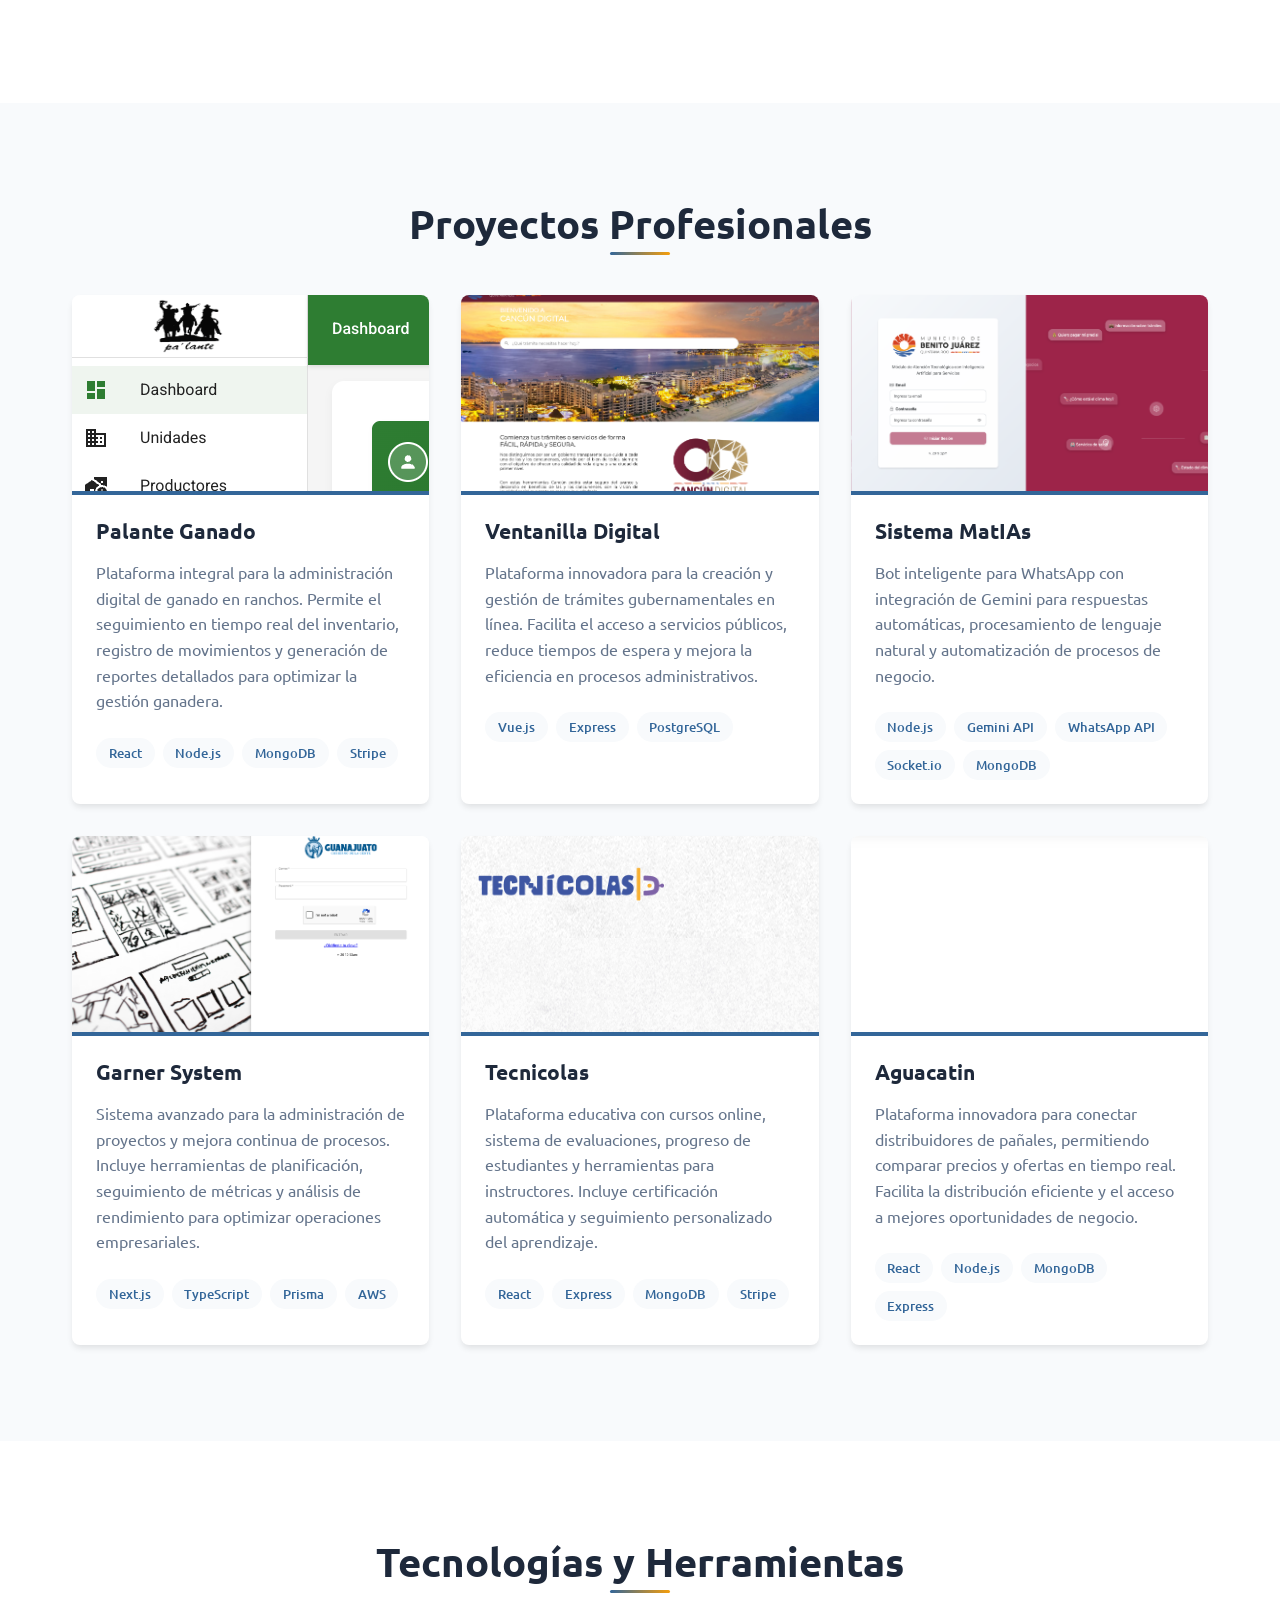
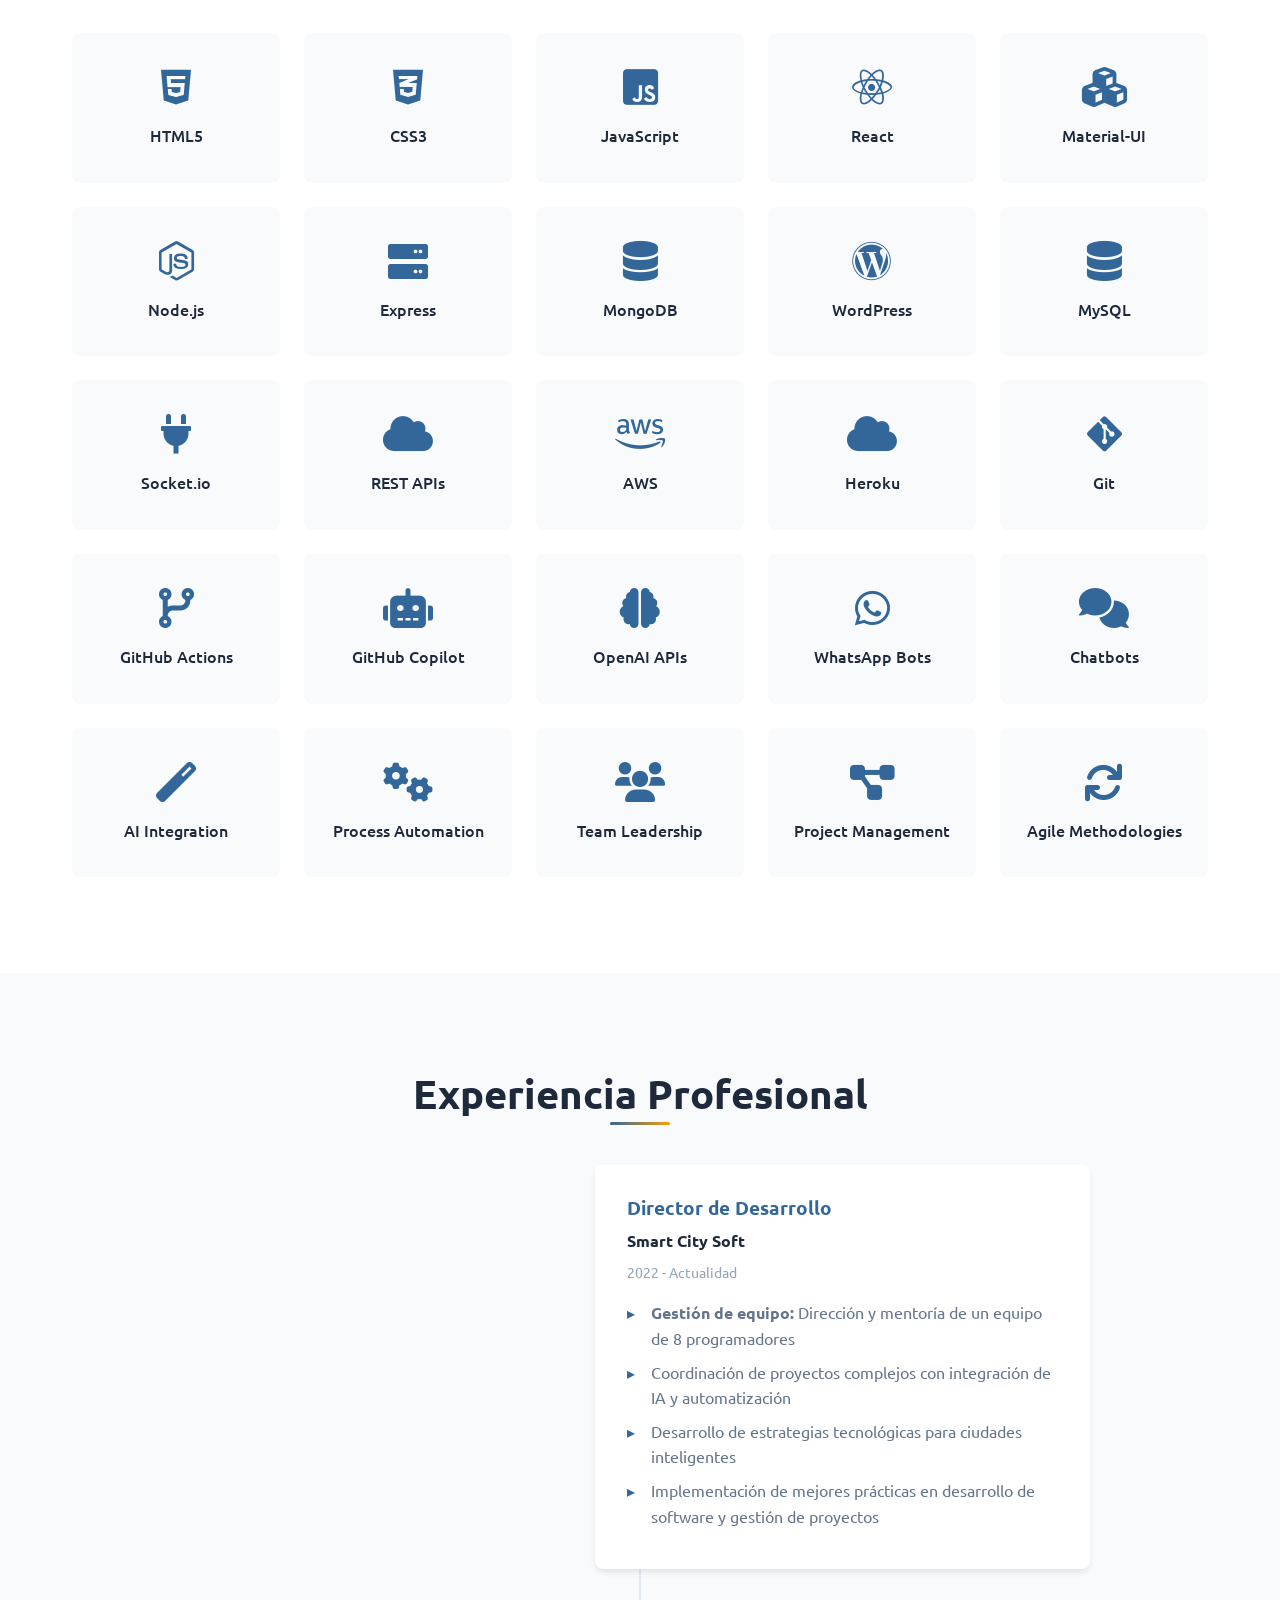
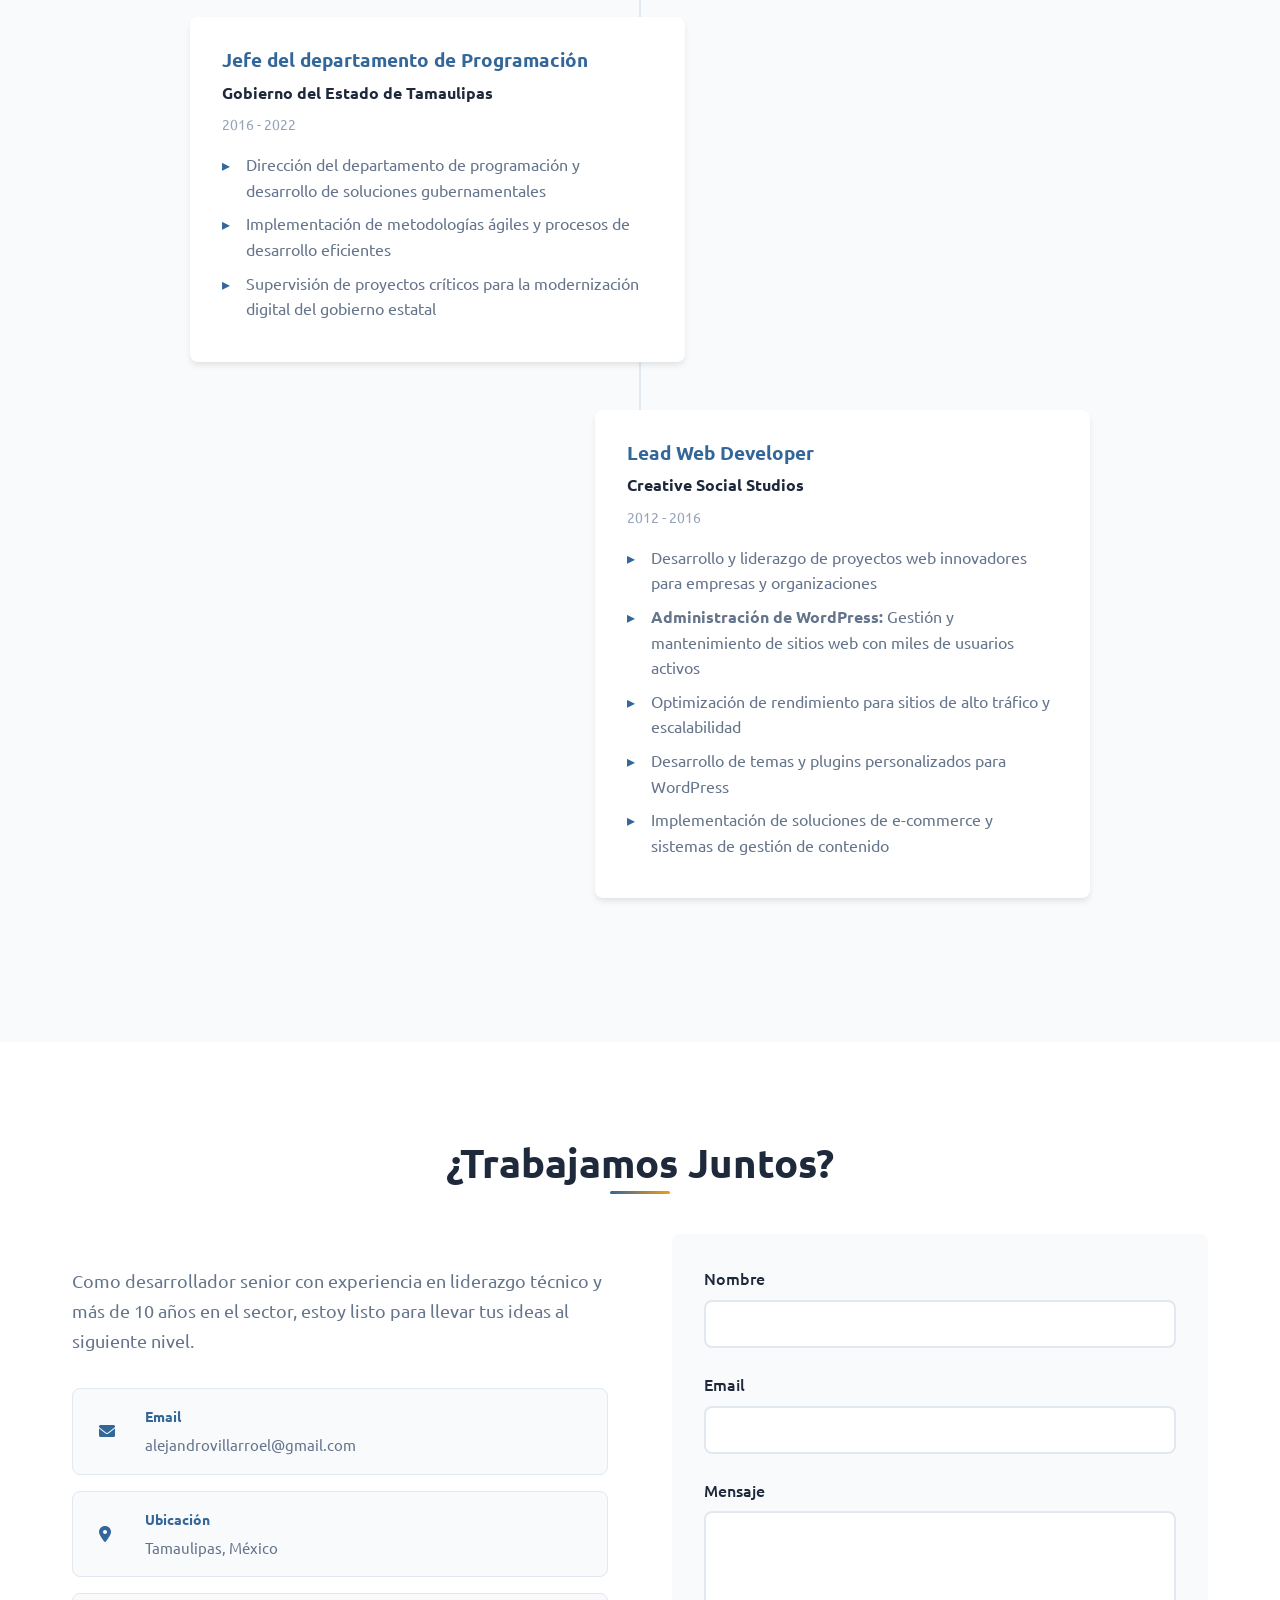
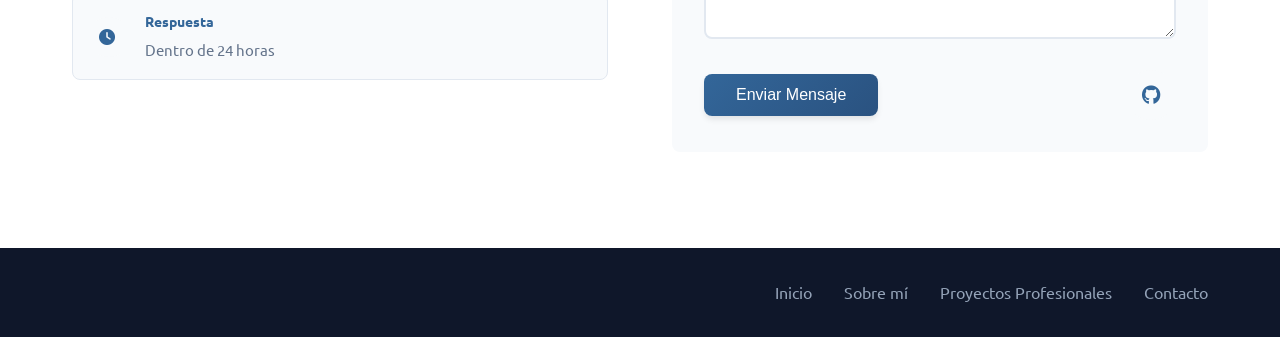
==== commit 8df2a4a4: "Add project images for Tecnicolas and Aguacatin in the projects section" ====
--- a/index.html
+++ b/index.html
@@ -261,6 +261,8 @@
 
                 <div class="project-card">
                     <div class="project-image">
+                        <img src="assets/tecnicolas.png" alt="Tecnicolas">
+
                         <div class="project-overlay">
                             <div class="project-links">
                                 <a href="https://tecnicolas.mx/" class="project-link" target="_blank">
@@ -287,6 +289,8 @@
 
                 <div class="project-card">
                     <div class="project-image">
+                        <img src="assets/aguacatin.png" alt="Aguacatin">
+
                         <div class="project-overlay">
                             <div class="project-links">
                                 <a href="https://aguacatin.com/" class="project-link" target="_blank">
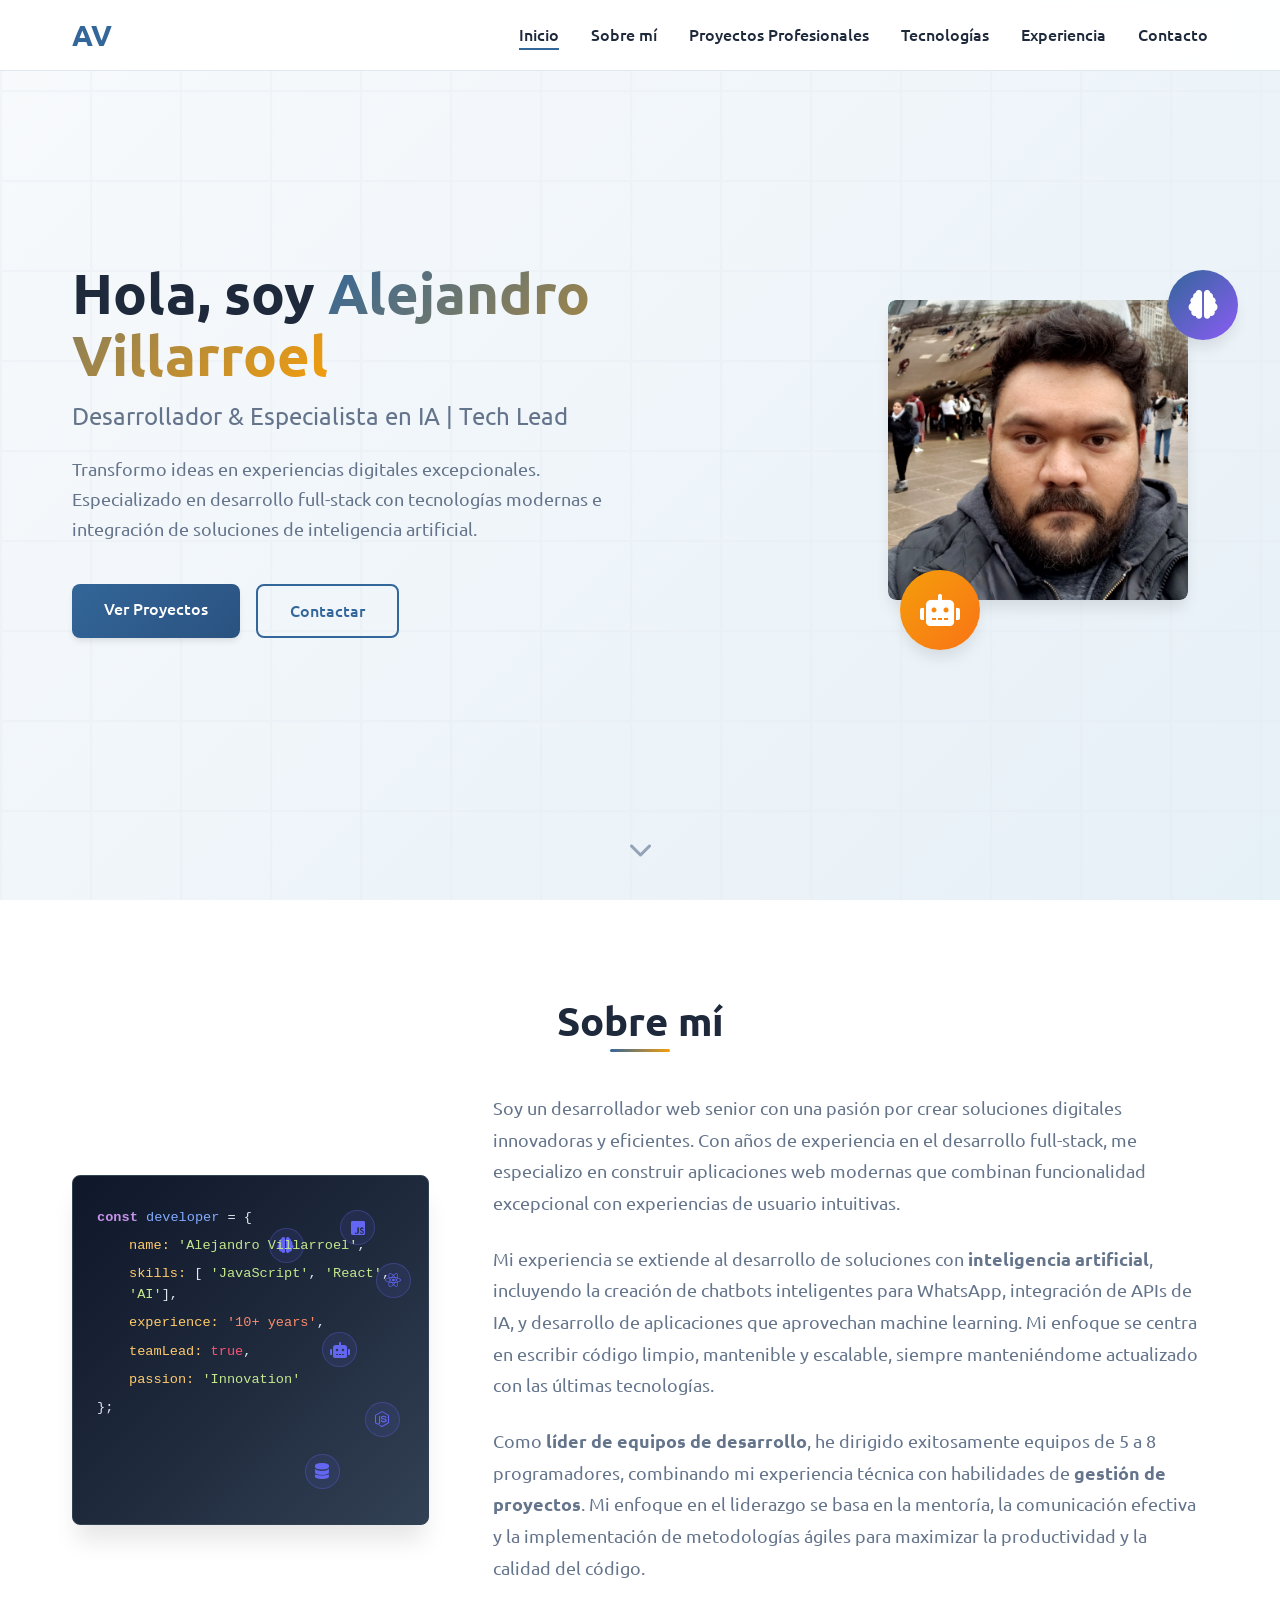
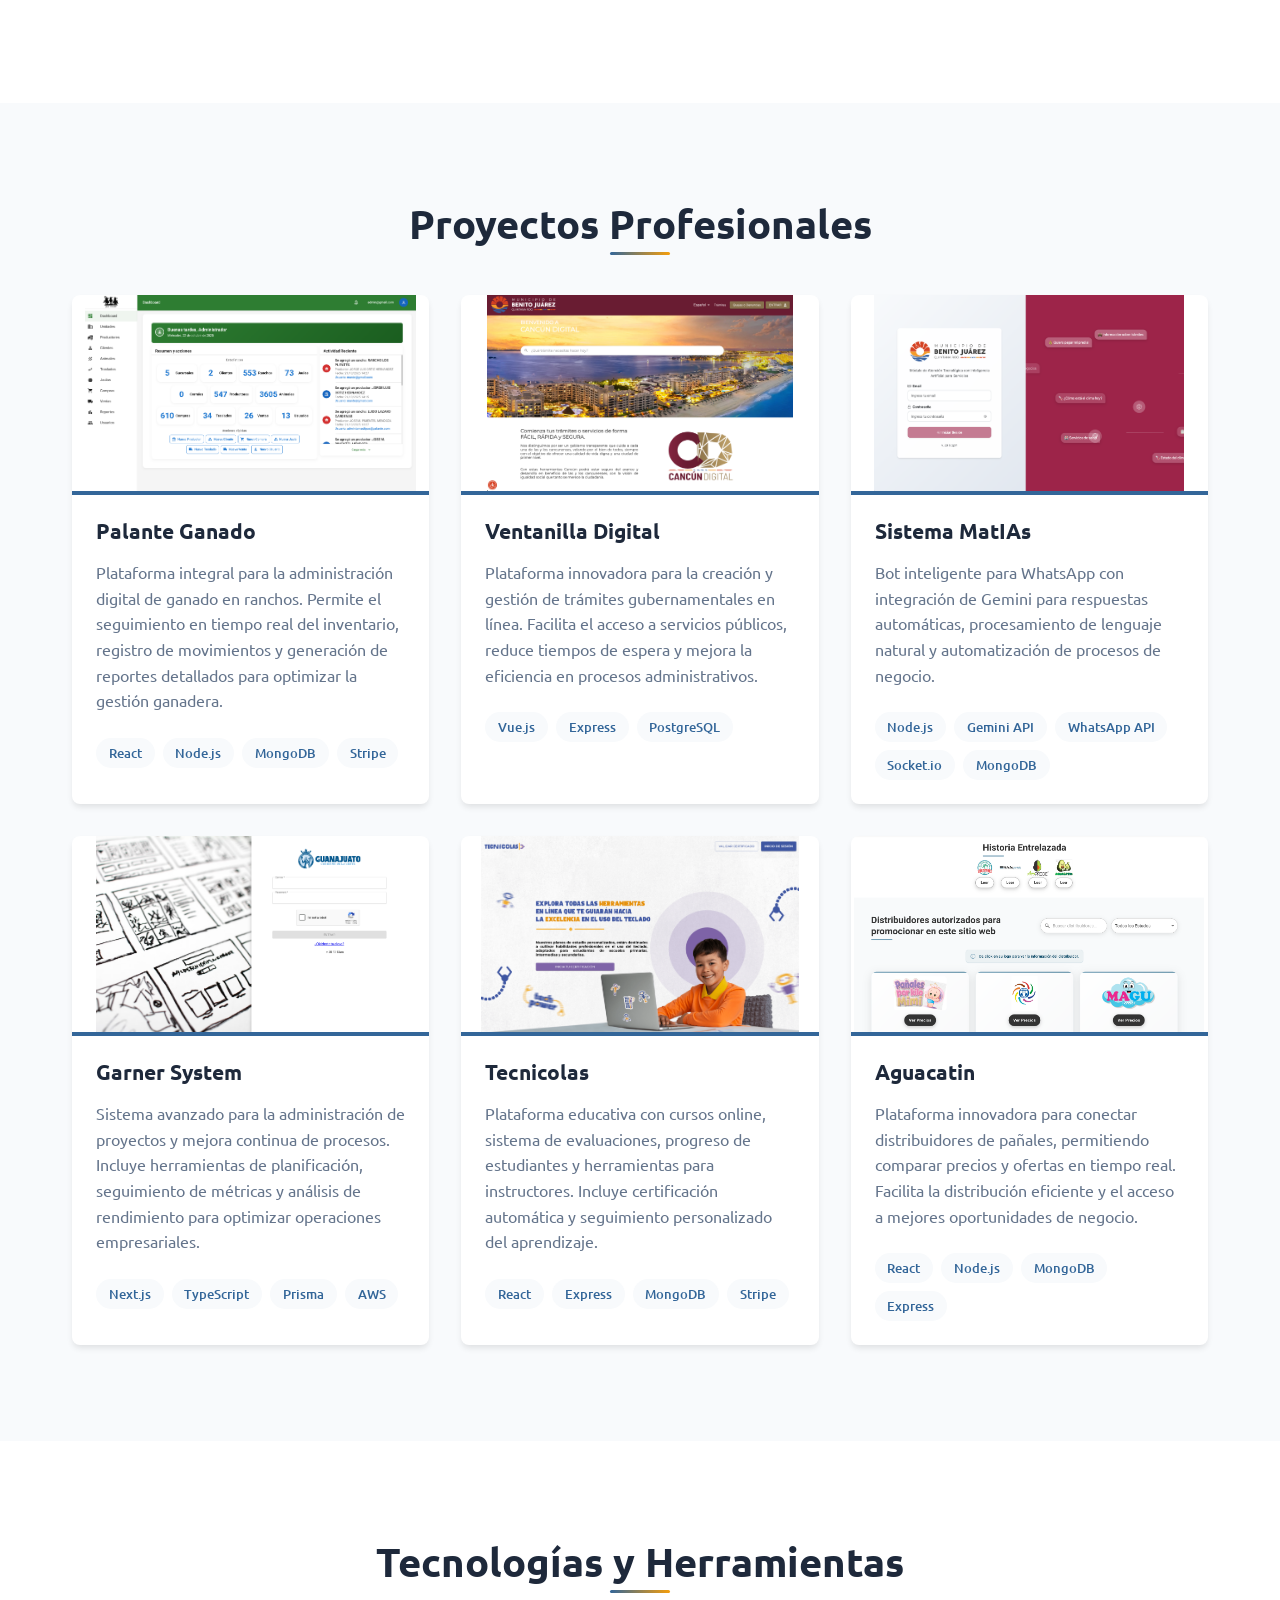
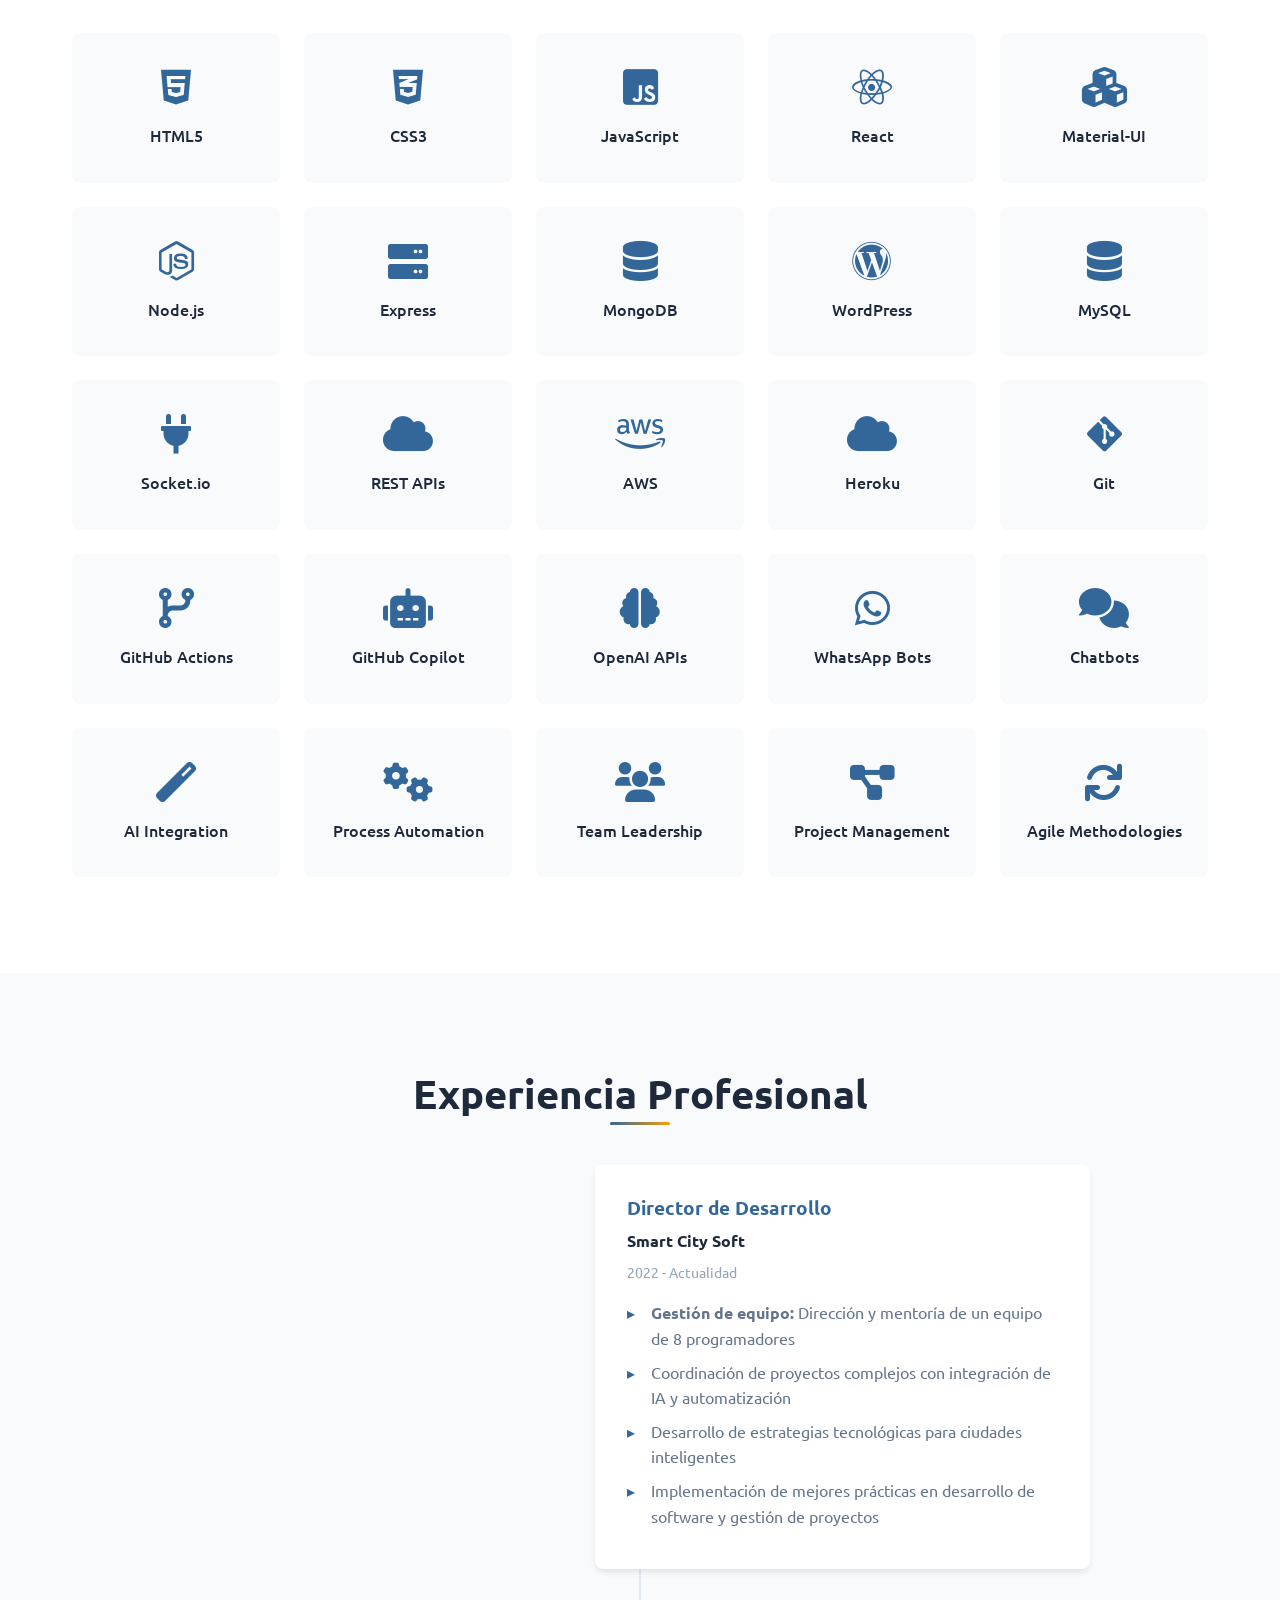
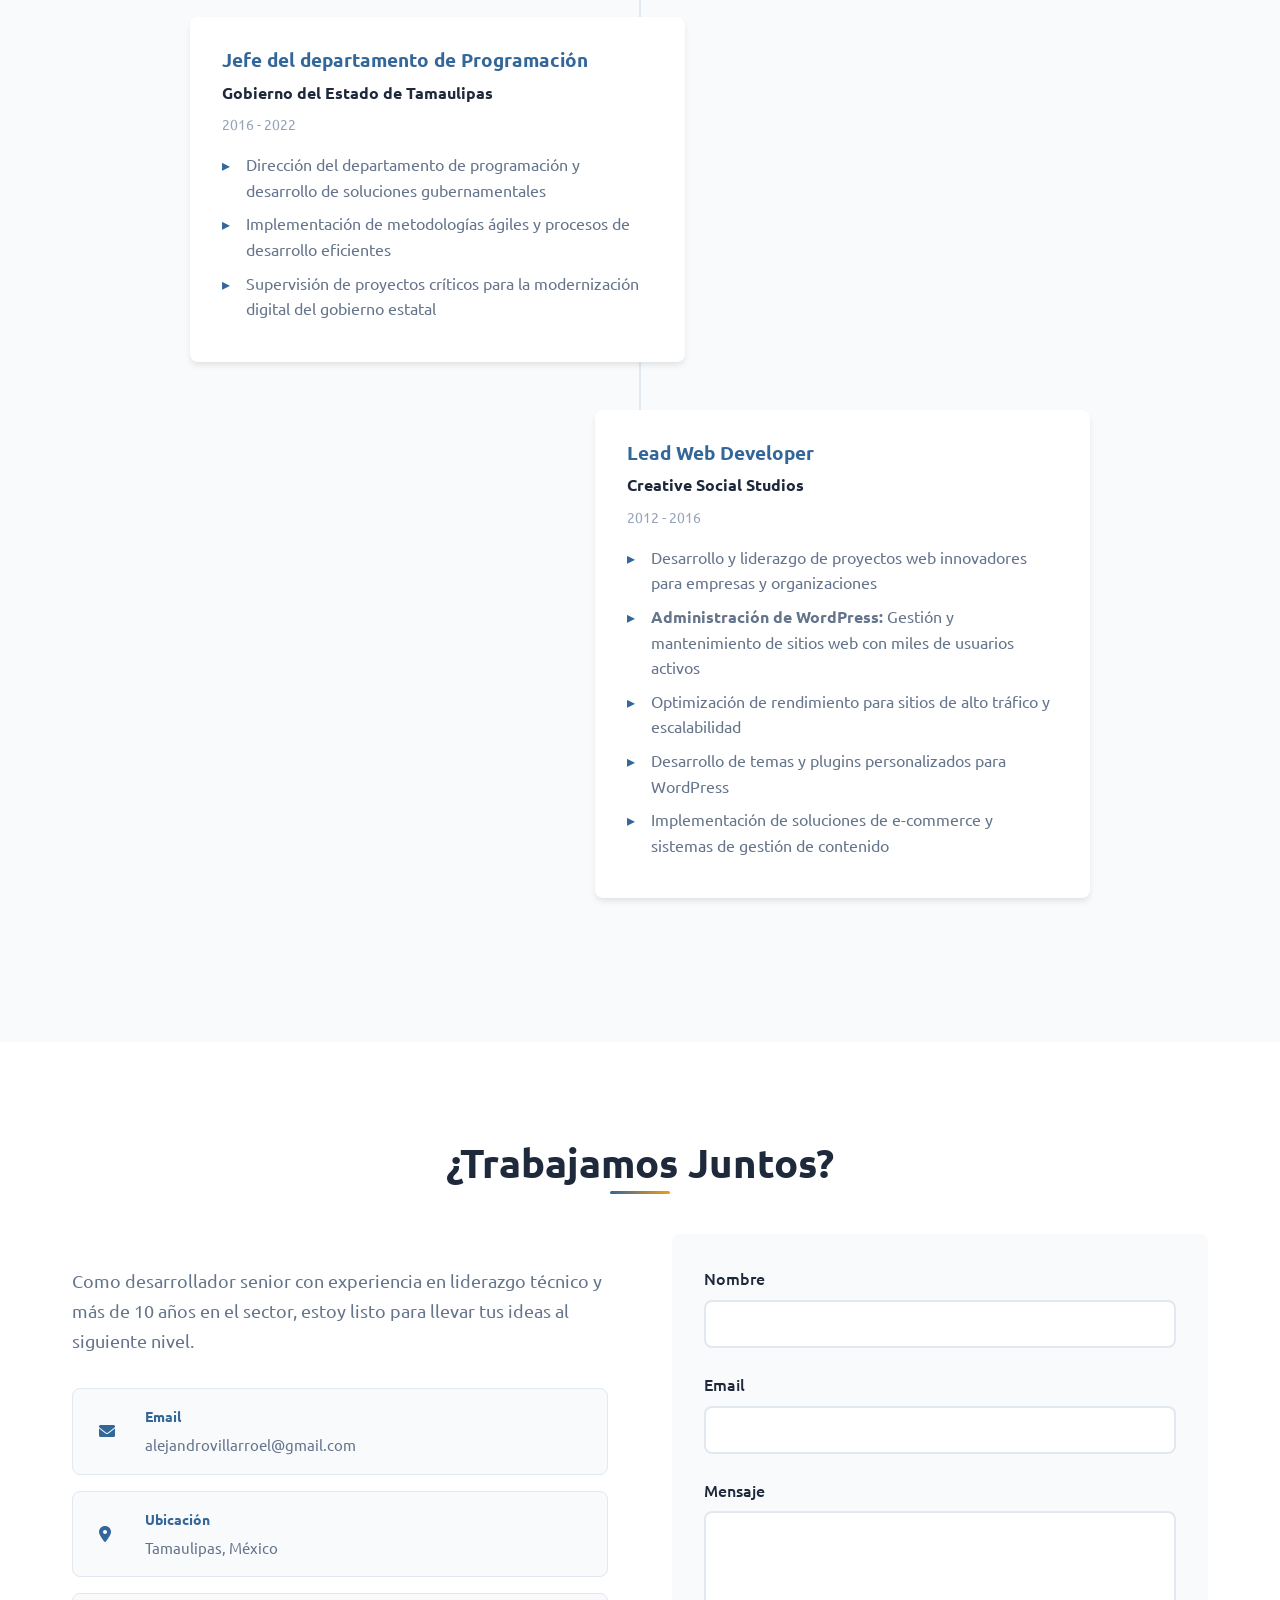
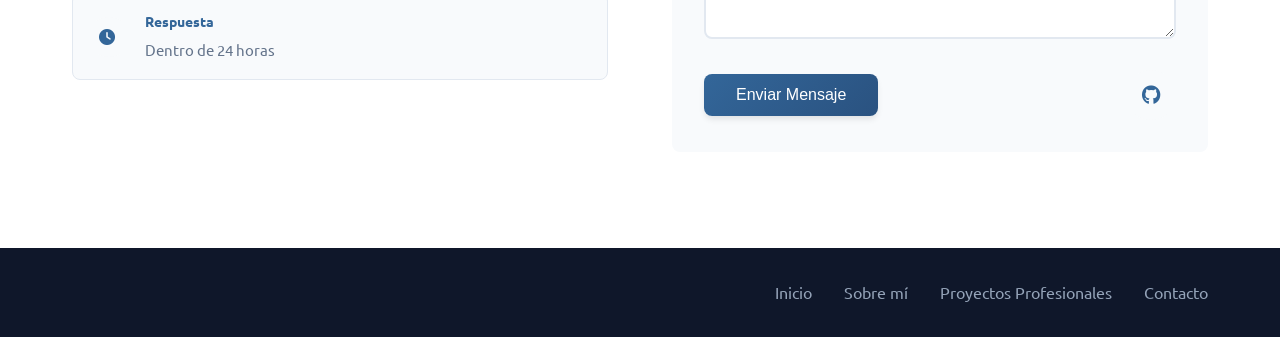
==== commit 35e21e28: "Add project images and improve styling for project cards" ====
--- a/index.html
+++ b/index.html
@@ -178,6 +178,8 @@
 
 
                     <div class="project-image">
+                        <img src="assets/ventanilla.png" alt="Ventanilla Digital">
+
                         <div class="project-overlay">
                             <div class="project-links">
                                 <a href="http://cancun-digital.mx/" class="project-link" target="_blank">
@@ -205,6 +207,8 @@
 
                 <div class="project-card">
                     <div class="project-image">
+                        <img src="assets/matias.png" alt="Sistema MatIAs">
+
                         <div class="project-overlay">
                             <div class="project-links">
                                 <a href="http://matias.gobierno-digital.mx/" class="project-link" target="_blank">
@@ -233,6 +237,8 @@
 
                 <div class="project-card">
                     <div class="project-image">
+                        <img src="assets/garnersystem.png" alt="Garner System">
+
                         <div class="project-overlay">
                             <div class="project-links">
                                 <a href="https://cancundigital.garnersystem.com/" class="project-link" target="_blank">
--- a/styles.css
+++ b/styles.css
@@ -521,45 +521,59 @@
     border-bottom: 4px solid #336699;
 }
 
+.project-image img {
+    width: 100%;
+    height: 100%;
+    object-fit: contain;
+    object-position: center;
+}
+
 .project-card:nth-child(1) .project-image {
     background-image: url(assets/palanteganado.png);
-    background-size: cover;
+    background-size: contain;
+    background-repeat: no-repeat;
     background-position: center;
 }
 
 .project-card:nth-child(2) .project-image {
     background-image: url(assets/ventanilla.png);
-    background-size: cover;
+    background-size: contain;
+    background-repeat: no-repeat;
     background-position: center;
 }
 
 .project-card:nth-child(3) .project-image {
     background-image: url(assets/matias.png);
-    background-size: cover;
+    background-size: contain;
+    background-repeat: no-repeat;
     background-position: center;
 }
 
 .project-card:nth-child(4) .project-image {
     background-image: url(assets/garnersystem.png);
-    background-size: cover;
+    background-size: contain;
+    background-repeat: no-repeat;
     background-position: center;
 }
 
 .project-card:nth-child(5) .project-image {
     background-image: url(assets/tesseractsm.png);
-    background-size: cover;
+    background-size: contain;
+    background-repeat: no-repeat;
     background-position: center;
 }
 
 .project-card:nth-child(6) .project-image {
     background-image: url(assets/tecnicolas.png);
-    background-size: cover;
+    background-size: contain;
+    background-repeat: no-repeat;
     background-position: center;
 }
 
 .project-card:nth-child(7) .project-image {
     background-image: url(assets/aguacatin.png);
-    background-size: cover;
+    background-size: contain;
+    background-repeat: no-repeat;
     background-position: center;
 }
 
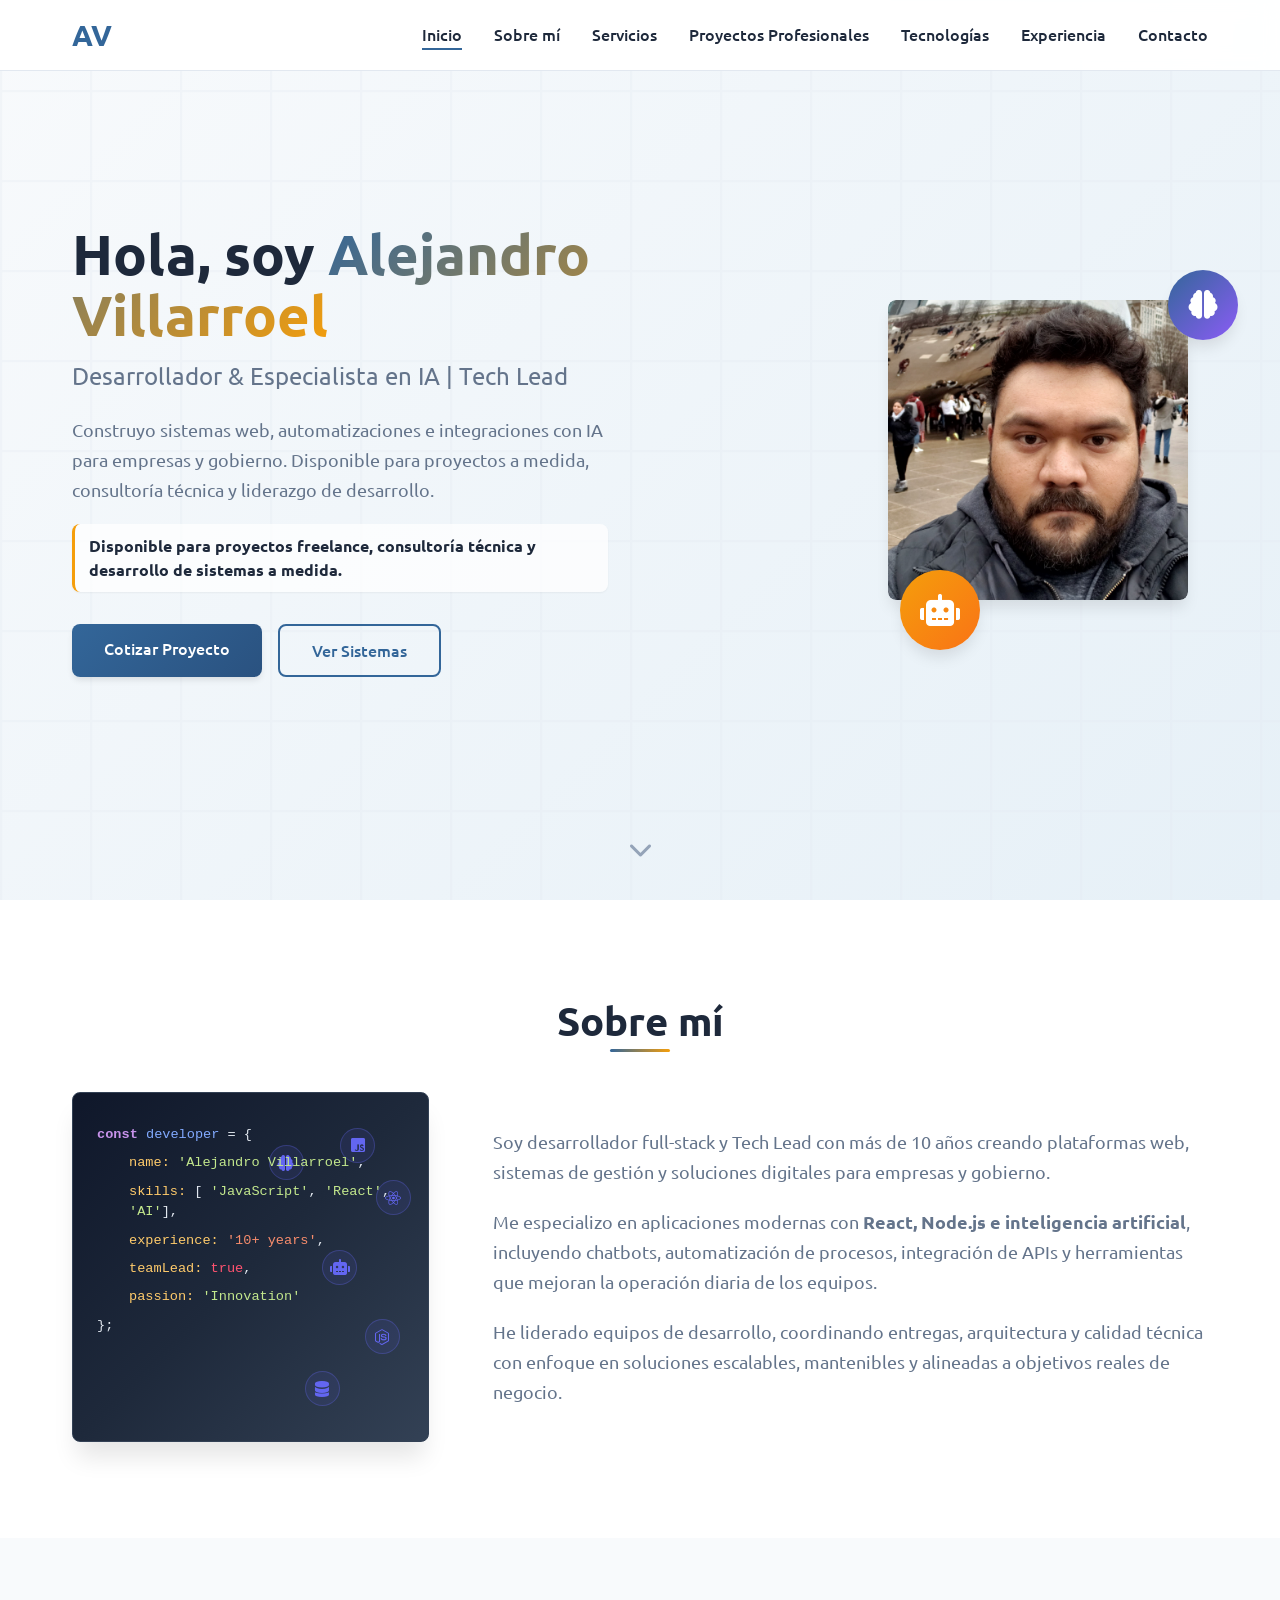
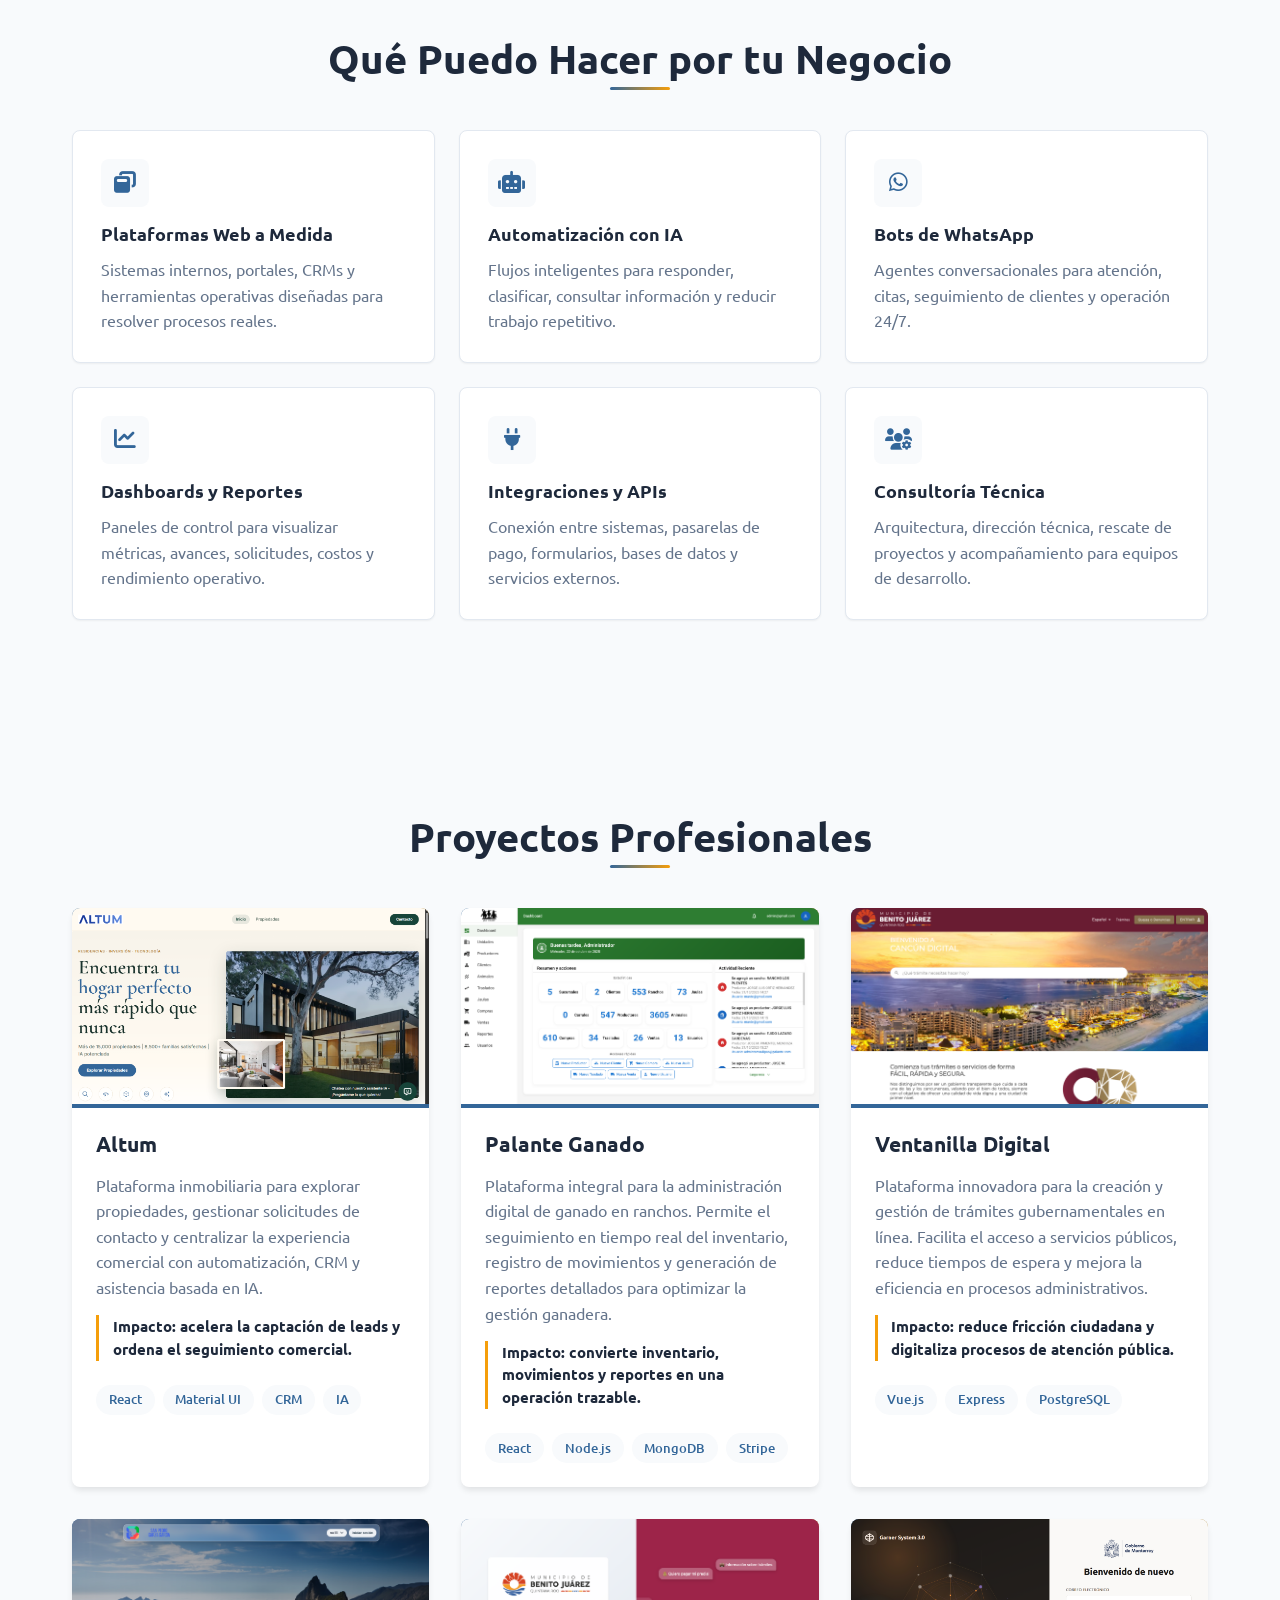
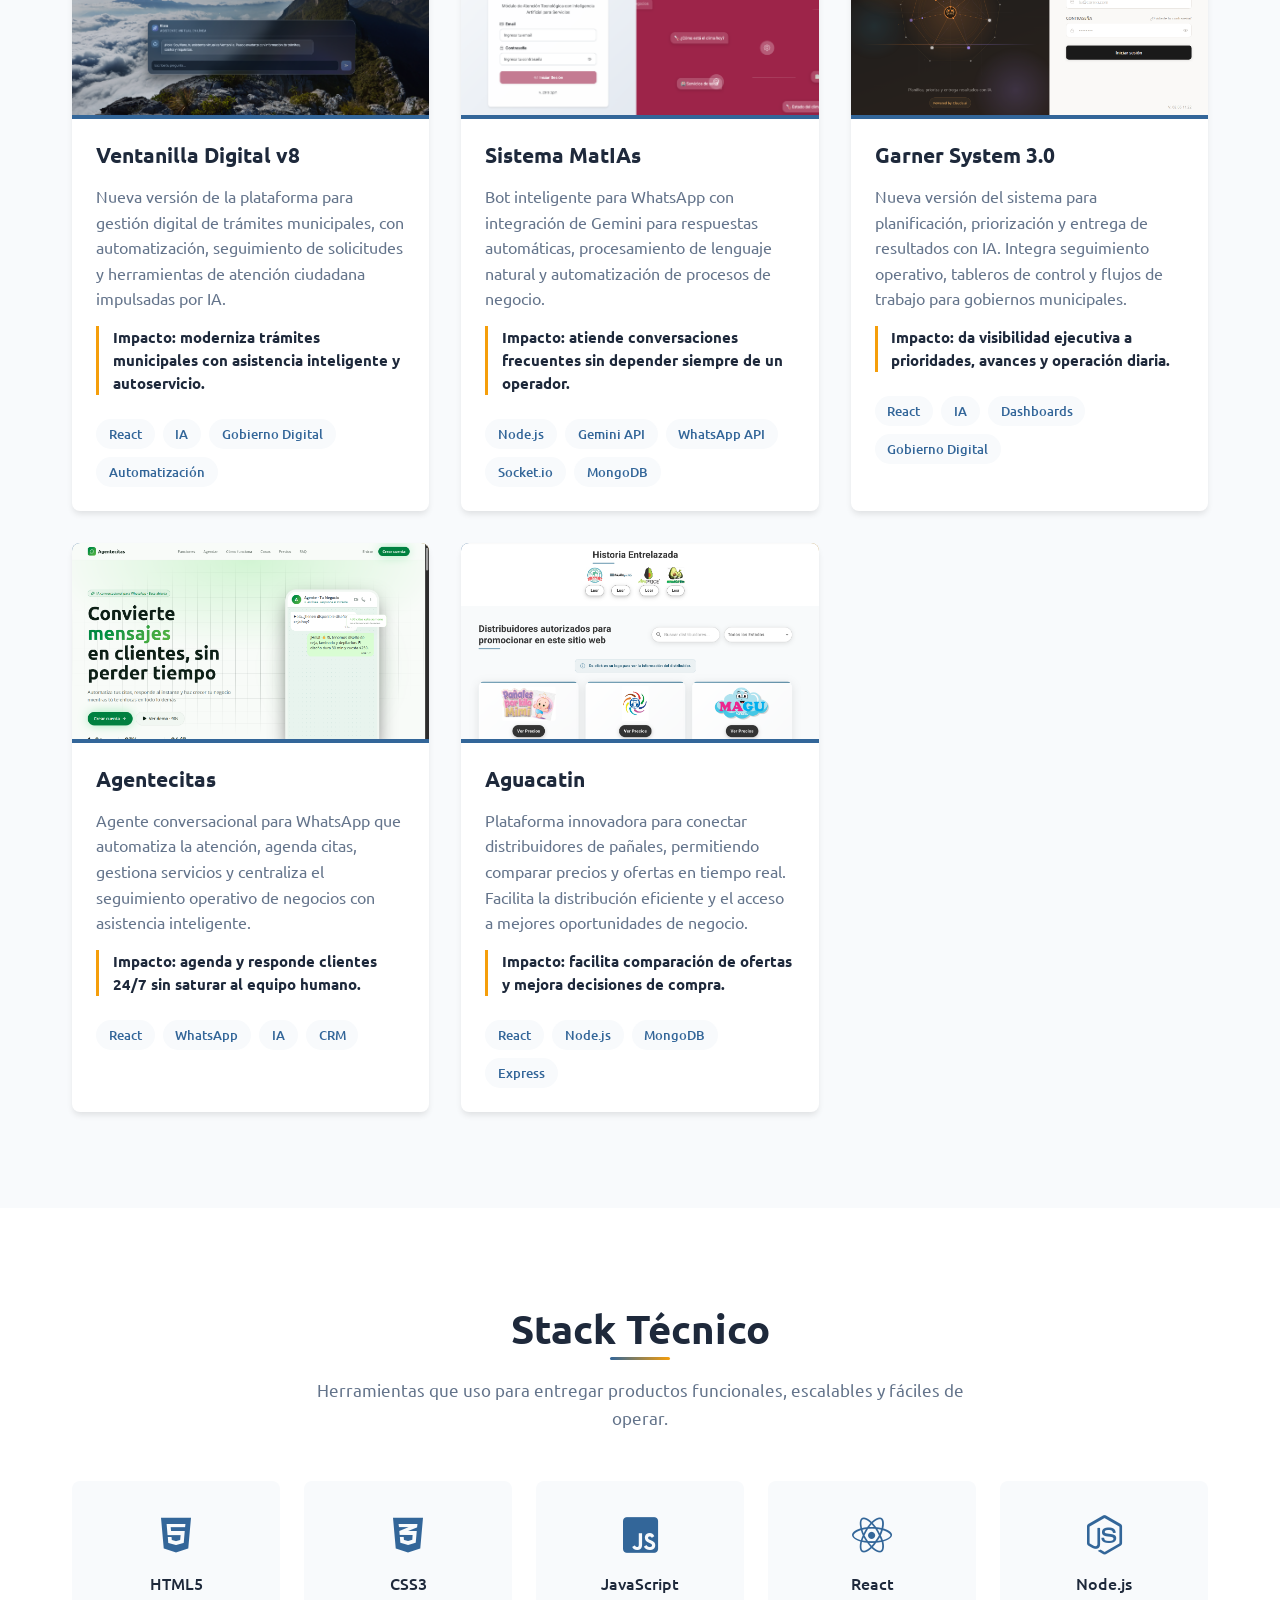
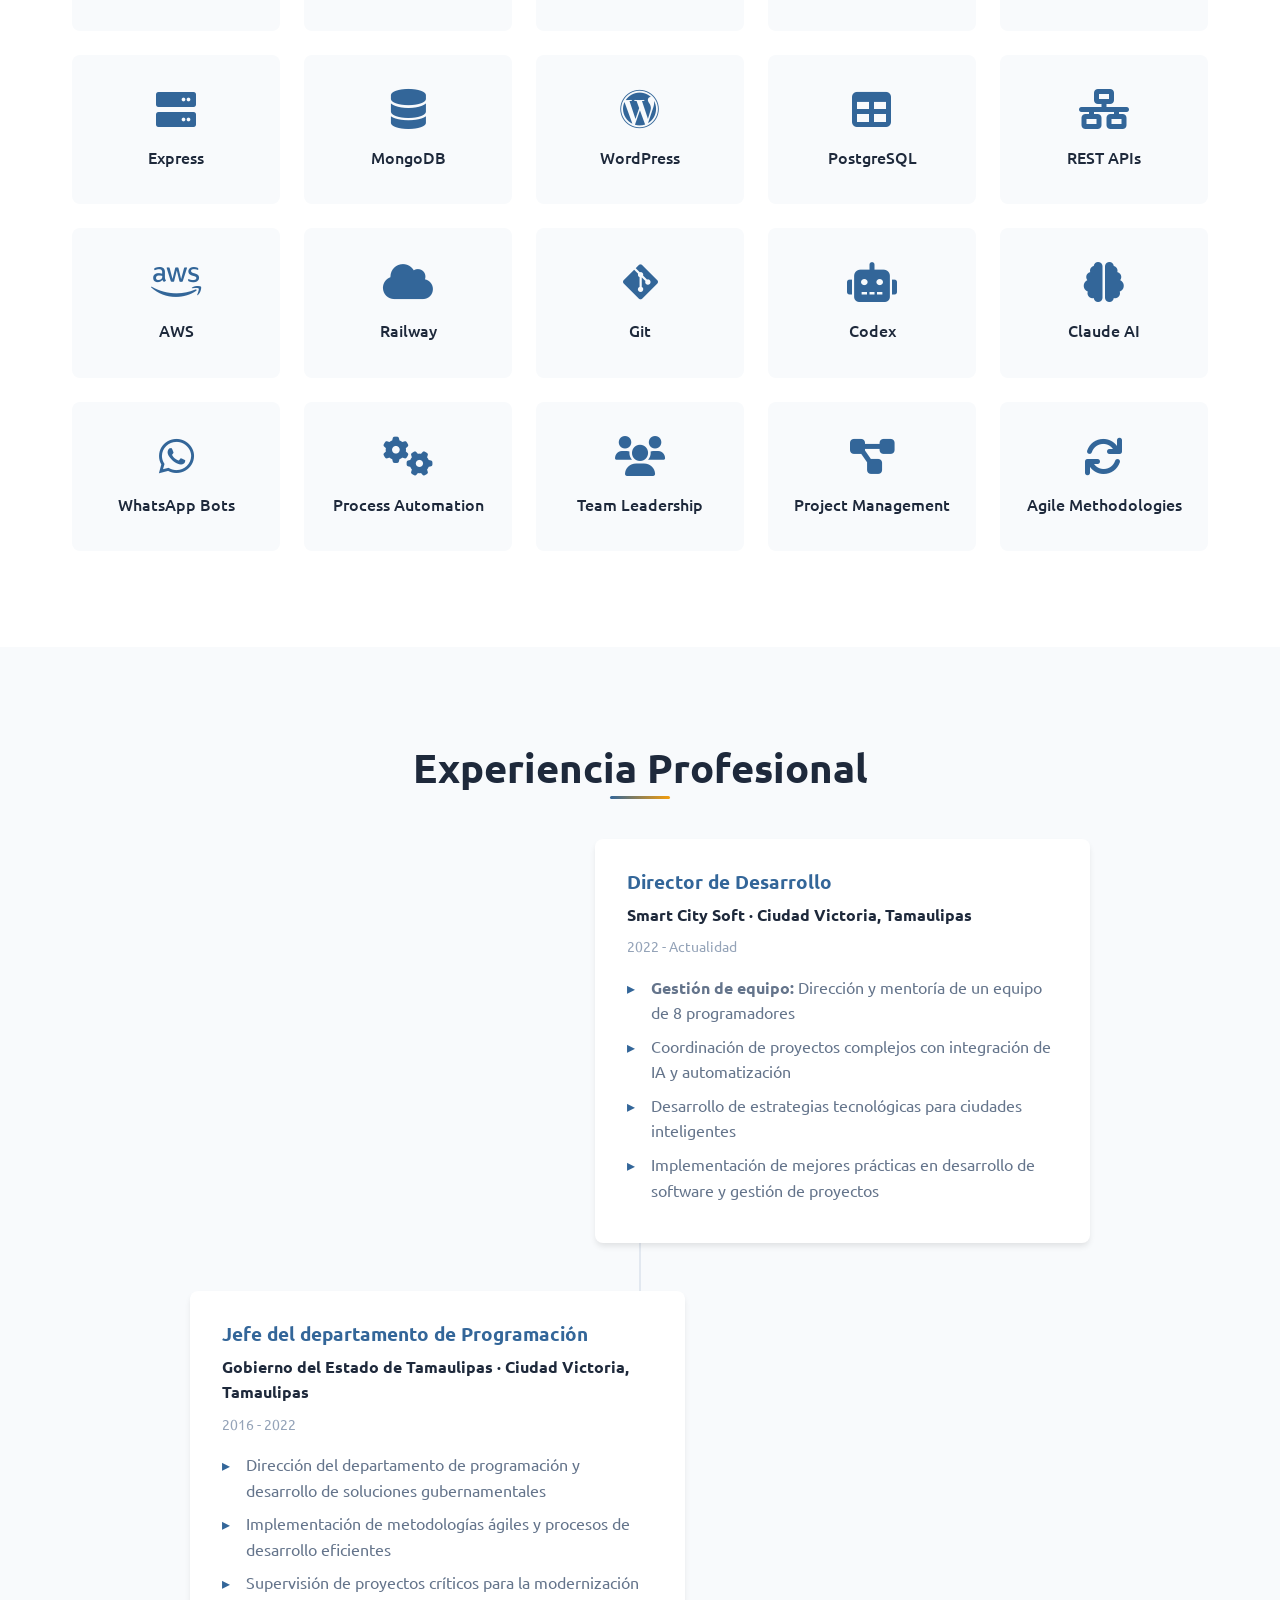
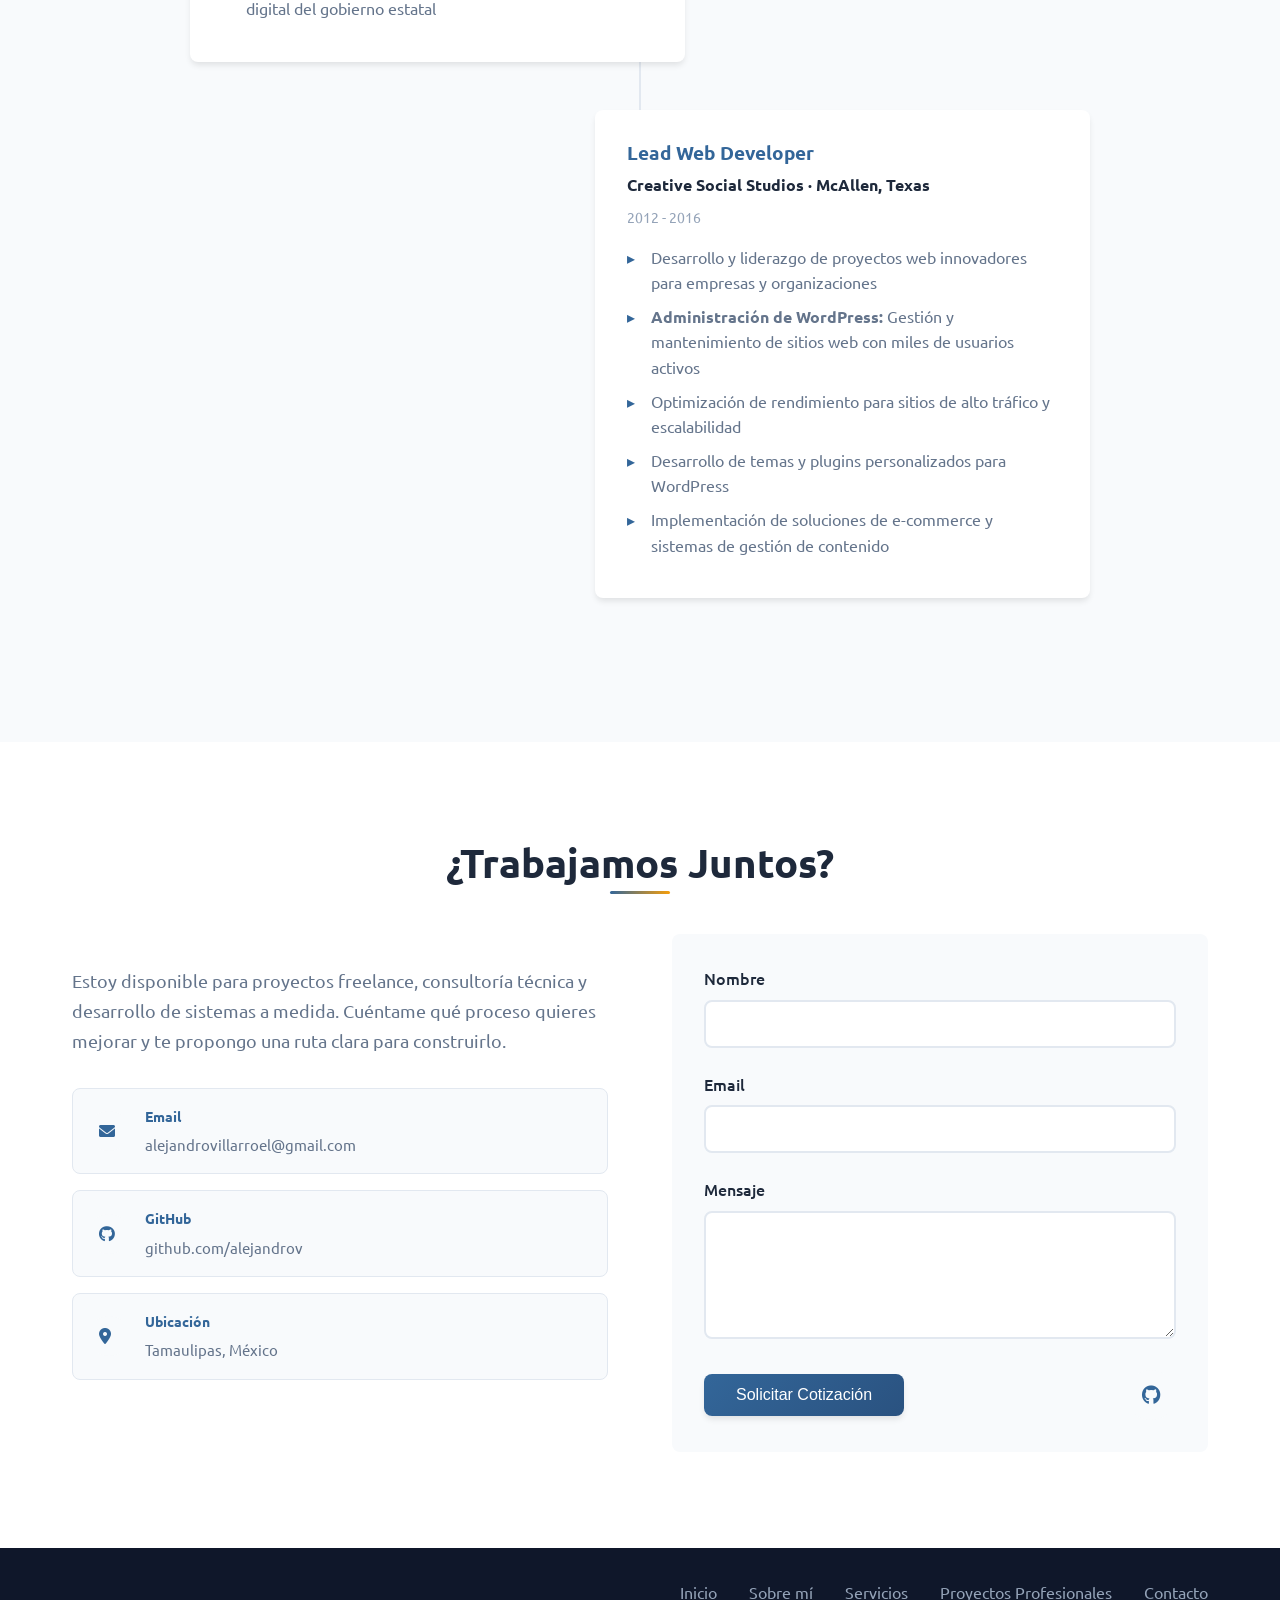
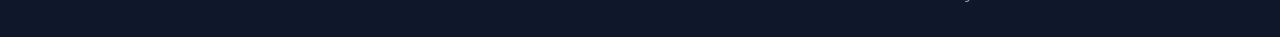
==== commit c933fd0a: "Add ventanilla-v8 image asset" ====
--- a/index.html
+++ b/index.html
@@ -21,6 +21,7 @@
                 <ul class="nav-menu">
                     <li><a href="#home" class="nav-link">Inicio</a></li>
                     <li><a href="#about" class="nav-link">Sobre mí</a></li>
+                    <li><a href="#services" class="nav-link">Servicios</a></li>
                     <li><a href="#projects" class="nav-link">Proyectos Profesionales</a></li>
                     <li><a href="#skills" class="nav-link">Tecnologías</a></li>
                     <li><a href="#experience" class="nav-link">Experiencia</a></li>
@@ -44,13 +45,15 @@
                 </h1>
                 <h2 class="hero-subtitle">Desarrollador  & Especialista en IA | Tech Lead</h2>
                 <p class="hero-description">
-                    Transformo ideas en experiencias digitales excepcionales. 
-                    Especializado en desarrollo full-stack con tecnologías modernas e 
-                    integración de soluciones de inteligencia artificial.
+                    Construyo sistemas web, automatizaciones e integraciones con IA para empresas y gobierno.
+                    Disponible para proyectos a medida, consultoría técnica y liderazgo de desarrollo.
+                </p>
+                <p class="availability-note">
+                    Disponible para proyectos freelance, consultoría técnica y desarrollo de sistemas a medida.
                 </p>
                 <div class="hero-buttons">
-                    <a href="#projects" class="btn btn-primary">Ver Proyectos</a>
-                    <a href="#contact" class="btn btn-secondary">Contactar</a>
+                    <a href="#contact" class="btn btn-primary">Cotizar Proyecto</a>
+                    <a href="#projects" class="btn btn-secondary">Ver Sistemas</a>
                 </div>
             </div>
             <div class="hero-image">
@@ -118,24 +121,69 @@
                 </div>
                 <div class="about-text">
                     <p>
-                        Soy un desarrollador web senior con una pasión por crear soluciones digitales 
-                        innovadoras y eficientes. Con años de experiencia en el desarrollo full-stack, 
-                        me especializo en construir aplicaciones web modernas que combinan funcionalidad 
-                        excepcional con experiencias de usuario intuitivas.
+                        Soy desarrollador full-stack y Tech Lead con más de 10 años creando plataformas web,
+                        sistemas de gestión y soluciones digitales para empresas y gobierno.
                     </p>
                     <p>
-                        Mi experiencia se extiende al desarrollo de soluciones con <strong>inteligencia artificial</strong>, 
-                        incluyendo la creación de chatbots inteligentes para WhatsApp, integración de APIs de IA, 
-                        y desarrollo de aplicaciones que aprovechan machine learning. Mi enfoque se centra en escribir 
-                        código limpio, mantenible y escalable, siempre manteniéndome actualizado con las últimas 
-                        tecnologías.
+                        Me especializo en aplicaciones modernas con <strong>React, Node.js e inteligencia artificial</strong>,
+                        incluyendo chatbots, automatización de procesos, integración de APIs y herramientas que
+                        mejoran la operación diaria de los equipos.
                     </p>
                     <p>
-                        Como <strong>líder de equipos de desarrollo</strong>, he dirigido exitosamente equipos de 5 a 8 programadores, 
-                        combinando mi experiencia técnica con habilidades de <strong>gestión de proyectos</strong>. Mi enfoque en el 
-                        liderazgo se basa en la mentoría, la comunicación efectiva y la implementación de metodologías ágiles 
-                        para maximizar la productividad y la calidad del código.
+                        He liderado equipos de desarrollo, coordinando entregas, arquitectura y calidad técnica
+                        con enfoque en soluciones escalables, mantenibles y alineadas a objetivos reales de negocio.
                     </p>
+                </div>
+            </div>
+        </div>
+    </section>
+
+    <!-- Services Section -->
+    <section id="services" class="services">
+        <div class="container">
+            <h2 class="section-title">Qué Puedo Hacer por tu Negocio</h2>
+            <div class="services-grid">
+                <div class="service-card">
+                    <div class="service-icon">
+                        <i class="fas fa-window-restore"></i>
+                    </div>
+                    <h3>Plataformas Web a Medida</h3>
+                    <p>Sistemas internos, portales, CRMs y herramientas operativas diseñadas para resolver procesos reales.</p>
+                </div>
+                <div class="service-card">
+                    <div class="service-icon">
+                        <i class="fas fa-robot"></i>
+                    </div>
+                    <h3>Automatización con IA</h3>
+                    <p>Flujos inteligentes para responder, clasificar, consultar información y reducir trabajo repetitivo.</p>
+                </div>
+                <div class="service-card">
+                    <div class="service-icon">
+                        <i class="fab fa-whatsapp"></i>
+                    </div>
+                    <h3>Bots de WhatsApp</h3>
+                    <p>Agentes conversacionales para atención, citas, seguimiento de clientes y operación 24/7.</p>
+                </div>
+                <div class="service-card">
+                    <div class="service-icon">
+                        <i class="fas fa-chart-line"></i>
+                    </div>
+                    <h3>Dashboards y Reportes</h3>
+                    <p>Paneles de control para visualizar métricas, avances, solicitudes, costos y rendimiento operativo.</p>
+                </div>
+                <div class="service-card">
+                    <div class="service-icon">
+                        <i class="fas fa-plug"></i>
+                    </div>
+                    <h3>Integraciones y APIs</h3>
+                    <p>Conexión entre sistemas, pasarelas de pago, formularios, bases de datos y servicios externos.</p>
+                </div>
+                <div class="service-card">
+                    <div class="service-icon">
+                        <i class="fas fa-users-cog"></i>
+                    </div>
+                    <h3>Consultoría Técnica</h3>
+                    <p>Arquitectura, dirección técnica, rescate de proyectos y acompañamiento para equipos de desarrollo.</p>
                 </div>
             </div>
         </div>
@@ -148,6 +196,34 @@
             <div class="projects-grid">
                 <div class="project-card">
                     <div class="project-image">
+                        <img src="assets/altum.png" alt="Altum">
+
+                        <div class="project-overlay">
+                            <div class="project-links">
+                                <a href="https://altum.up.railway.app/" class="project-link" target="_blank">
+                                    <i class="fas fa-external-link-alt"></i>
+                                </a>
+                            </div>
+                        </div>
+                    </div>
+                    <div class="project-content">
+                        <h3 class="project-title">Altum</h3>
+                        <p class="project-description">
+                            Plataforma inmobiliaria para explorar propiedades, gestionar solicitudes de contacto
+                            y centralizar la experiencia comercial con automatización, CRM y asistencia basada en IA.
+                        </p>
+                        <p class="project-impact">Impacto: acelera la captación de leads y ordena el seguimiento comercial.</p>
+                        <div class="project-tech">
+                            <span class="tech-tag">React</span>
+                            <span class="tech-tag">Material UI</span>
+                            <span class="tech-tag">CRM</span>
+                            <span class="tech-tag">IA</span>
+                        </div>
+                    </div>
+                </div>
+
+                <div class="project-card">
+                    <div class="project-image">
                         <img src="assets/palanteganado.png" alt="Palante Ganado">
 
                         <div class="project-overlay">
@@ -165,6 +241,7 @@
                             Permite el seguimiento en tiempo real del inventario, registro de movimientos 
                             y generación de reportes detallados para optimizar la gestión ganadera.
                         </p>
+                        <p class="project-impact">Impacto: convierte inventario, movimientos y reportes en una operación trazable.</p>
                         <div class="project-tech">
                             <span class="tech-tag">React</span>
                             <span class="tech-tag">Node.js</span>
@@ -195,6 +272,7 @@
                             Facilita el acceso a servicios públicos, reduce tiempos de espera 
                             y mejora la eficiencia en procesos administrativos.
                         </p>
+                        <p class="project-impact">Impacto: reduce fricción ciudadana y digitaliza procesos de atención pública.</p>
                         <div class="project-tech">
                             <span class="tech-tag">Vue.js</span>
                             <span class="tech-tag">Express</span>
@@ -207,6 +285,37 @@
 
                 <div class="project-card">
                     <div class="project-image">
+                        <img src="assets/ventanilla-v8.png" alt="Ventanilla Digital v8">
+
+                        <div class="project-overlay">
+                            <div class="project-links">
+                                <a href="https://spgg-ia.gobierno-digital.mx/" class="project-link" target="_blank">
+                                    <i class="fas fa-external-link-alt"></i>
+                                </a>
+                            </div>
+                        </div>
+                    </div>
+                    <div class="project-content">
+                        <h3 class="project-title">Ventanilla Digital v8</h3>
+                        <p class="project-description">
+                            Nueva versión de la plataforma para gestión digital de trámites municipales,
+                            con automatización, seguimiento de solicitudes y herramientas de atención
+                            ciudadana impulsadas por IA.
+                        </p>
+                        <p class="project-impact">Impacto: moderniza trámites municipales con asistencia inteligente y autoservicio.</p>
+                        <div class="project-tech">
+                            <span class="tech-tag">React</span>
+                            <span class="tech-tag">IA</span>
+                            <span class="tech-tag">Gobierno Digital</span>
+                            <span class="tech-tag">Automatización</span>
+                        </div>
+                    </div>
+                </div>
+
+
+
+                <div class="project-card">
+                    <div class="project-image">
                         <img src="assets/matias.png" alt="Sistema MatIAs">
 
                         <div class="project-overlay">
@@ -223,6 +332,7 @@
                             Bot inteligente para WhatsApp con integración de Gemini para respuestas 
                             automáticas, procesamiento de lenguaje natural y automatización de procesos de negocio.
                         </p>
+                        <p class="project-impact">Impacto: atiende conversaciones frecuentes sin depender siempre de un operador.</p>
                         <div class="project-tech">
                             <span class="tech-tag">Node.js</span>
                             <span class="tech-tag">Gemini API</span>
@@ -237,58 +347,58 @@
 
                 <div class="project-card">
                     <div class="project-image">
-                        <img src="assets/garnersystem.png" alt="Garner System">
-
-                        <div class="project-overlay">
-                            <div class="project-links">
-                                <a href="https://cancundigital.garnersystem.com/" class="project-link" target="_blank">
-                                    <i class="fas fa-external-link-alt"></i>
-                                </a>
-                            </div>
-                        </div>
-                    </div>
-                    <div class="project-content">
-                        <h3 class="project-title">Garner System</h3>
-                        <p class="project-description">
-                            Sistema avanzado para la administración de proyectos y mejora continua de procesos. 
-                            Incluye herramientas de planificación, seguimiento de métricas 
-                            y análisis de rendimiento para optimizar operaciones empresariales.
-                        </p>
-                        <div class="project-tech">
-                            <span class="tech-tag">Next.js</span>
-                            <span class="tech-tag">TypeScript</span>
-                            <span class="tech-tag">Prisma</span>
-
-
-                            <span class="tech-tag">AWS</span>
-                        </div>
-                    </div>
-                </div>
-
-                <div class="project-card">
-                    <div class="project-image">
-                        <img src="assets/tecnicolas.png" alt="Tecnicolas">
-
-                        <div class="project-overlay">
-                            <div class="project-links">
-                                <a href="https://tecnicolas.mx/" class="project-link" target="_blank">
-                                    <i class="fas fa-external-link-alt"></i>
-                                </a>
-                            </div>
-                        </div>
-                    </div>
-                    <div class="project-content">
-                        <h3 class="project-title">Tecnicolas</h3>
-                        <p class="project-description">
-                            Plataforma educativa con cursos online, sistema de evaluaciones, 
-                            progreso de estudiantes y herramientas para instructores. 
-                            Incluye certificación automática y seguimiento personalizado del aprendizaje.
-                        </p>
+                        <img src="assets/garner-ia.png" alt="Garner System 3.0">
+
+                        <div class="project-overlay">
+                            <div class="project-links">
+                                <a href="https://monterrey.garner-ia.com/" class="project-link" target="_blank">
+                                    <i class="fas fa-external-link-alt"></i>
+                                </a>
+                            </div>
+                        </div>
+                    </div>
+                    <div class="project-content">
+                        <h3 class="project-title">Garner System 3.0</h3>
+                        <p class="project-description">
+                            Nueva versión del sistema para planificación, priorización y entrega de resultados
+                            con IA. Integra seguimiento operativo, tableros de control y flujos de trabajo para
+                            gobiernos municipales.
+                        </p>
+                        <p class="project-impact">Impacto: da visibilidad ejecutiva a prioridades, avances y operación diaria.</p>
                         <div class="project-tech">
                             <span class="tech-tag">React</span>
-                            <span class="tech-tag">Express</span>
-                            <span class="tech-tag">MongoDB</span>
-                            <span class="tech-tag">Stripe</span>
+                            <span class="tech-tag">IA</span>
+                            <span class="tech-tag">Dashboards</span>
+                            <span class="tech-tag">Gobierno Digital</span>
+                        </div>
+                    </div>
+                </div>
+
+                <div class="project-card">
+                    <div class="project-image">
+                        <img src="assets/agentecitas.png" alt="Agentecitas">
+
+                        <div class="project-overlay">
+                            <div class="project-links">
+                                <a href="https://agentecitas.up.railway.app/" class="project-link" target="_blank">
+                                    <i class="fas fa-external-link-alt"></i>
+                                </a>
+                            </div>
+                        </div>
+                    </div>
+                    <div class="project-content">
+                        <h3 class="project-title">Agentecitas</h3>
+                        <p class="project-description">
+                            Agente conversacional para WhatsApp que automatiza la atención, agenda citas,
+                            gestiona servicios y centraliza el seguimiento operativo de negocios con asistencia
+                            inteligente.
+                        </p>
+                        <p class="project-impact">Impacto: agenda y responde clientes 24/7 sin saturar al equipo humano.</p>
+                        <div class="project-tech">
+                            <span class="tech-tag">React</span>
+                            <span class="tech-tag">WhatsApp</span>
+                            <span class="tech-tag">IA</span>
+                            <span class="tech-tag">CRM</span>
                         </div>
                     </div>
                 </div>
@@ -312,6 +422,7 @@
                             permitiendo comparar precios y ofertas en tiempo real. 
                             Facilita la distribución eficiente y el acceso a mejores oportunidades de negocio.
                         </p>
+                        <p class="project-impact">Impacto: facilita comparación de ofertas y mejora decisiones de compra.</p>
                         <div class="project-tech">
                             <span class="tech-tag">React</span>
                             <span class="tech-tag">Node.js</span>
@@ -327,7 +438,10 @@
     <!-- Skills Section -->
     <section id="skills" class="skills">
         <div class="container">
-            <h2 class="section-title">Tecnologías y Herramientas</h2>
+            <h2 class="section-title">Stack Técnico</h2>
+            <p class="section-intro">
+                Herramientas que uso para entregar productos funcionales, escalables y fáciles de operar.
+            </p>
             <div class="skills-content">
                 <div class="skills-grid">
                     <div class="skill-item">
@@ -347,10 +461,6 @@
                         <span>React</span>
                     </div>
                     <div class="skill-item">
-                        <i class="fas fa-cubes"></i>
-                        <span>Material-UI</span>
-                    </div>
-                    <div class="skill-item">
                         <i class="fab fa-node-js"></i>
                         <span>Node.js</span>
                     </div>
@@ -367,15 +477,11 @@
                         <span>WordPress</span>
                     </div>
                     <div class="skill-item">
-                        <i class="fas fa-database"></i>
-                        <span>MySQL</span>
-                    </div>
-                    <div class="skill-item">
-                        <i class="fas fa-plug"></i>
-                        <span>Socket.io</span>
-                    </div>
-                    <div class="skill-item">
-                        <i class="fas fa-cloud"></i>
+                        <i class="fas fa-table"></i>
+                        <span>PostgreSQL</span>
+                    </div>
+                    <div class="skill-item">
+                        <i class="fas fa-network-wired"></i>
                         <span>REST APIs</span>
                     </div>
                     <div class="skill-item">
@@ -384,35 +490,23 @@
                     </div>
                     <div class="skill-item">
                         <i class="fas fa-cloud"></i>
-                        <span>Heroku</span>
+                        <span>Railway</span>
                     </div>
                     <div class="skill-item">
                         <i class="fab fa-git-alt"></i>
                         <span>Git</span>
                     </div>
                     <div class="skill-item">
-                        <i class="fas fa-code-branch"></i>
-                        <span>GitHub Actions</span>
-                    </div>
-                    <div class="skill-item">
                         <i class="fas fa-robot"></i>
-                        <span>GitHub Copilot</span>
+                        <span>Codex</span>
                     </div>
                     <div class="skill-item">
                         <i class="fas fa-brain"></i>
-                        <span>OpenAI APIs</span>
+                        <span>Claude AI</span>
                     </div>
                     <div class="skill-item">
                         <i class="fab fa-whatsapp"></i>
                         <span>WhatsApp Bots</span>
-                    </div>
-                    <div class="skill-item">
-                        <i class="fas fa-comments"></i>
-                        <span>Chatbots</span>
-                    </div>
-                    <div class="skill-item">
-                        <i class="fas fa-magic"></i>
-                        <span>AI Integration</span>
                     </div>
                     <div class="skill-item">
                         <i class="fas fa-cogs"></i>
@@ -444,7 +538,7 @@
                     <div class="timeline-marker"></div>
                     <div class="timeline-content">
                         <h3 class="timeline-title">Director de Desarrollo</h3>
-                        <p class="timeline-company">Smart City Soft</p>
+                        <p class="timeline-company">Smart City Soft · Ciudad Victoria, Tamaulipas</p>
                         <p class="timeline-period">2022 - Actualidad</p>
                         <ul class="timeline-description">
                             <li><strong>Gestión de equipo:</strong> Dirección y mentoría de un equipo de 8 programadores</li>
@@ -459,7 +553,7 @@
                     <div class="timeline-marker"></div>
                     <div class="timeline-content">
                         <h3 class="timeline-title">Jefe del departamento de Programación</h3>
-                        <p class="timeline-company">Gobierno del Estado de Tamaulipas</p>
+                        <p class="timeline-company">Gobierno del Estado de Tamaulipas · Ciudad Victoria, Tamaulipas</p>
                         <p class="timeline-period">2016 - 2022</p>
                         <ul class="timeline-description">
                             <li>Dirección del departamento de programación y desarrollo de soluciones gubernamentales</li>
@@ -473,7 +567,7 @@
                     <div class="timeline-marker"></div>
                     <div class="timeline-content">
                         <h3 class="timeline-title">Lead Web Developer</h3>
-                        <p class="timeline-company">Creative Social Studios</p>
+                        <p class="timeline-company">Creative Social Studios · McAllen, Texas</p>
                         <p class="timeline-period">2012 - 2016</p>
                         <ul class="timeline-description">
                             <li>Desarrollo y liderazgo de proyectos web innovadores para empresas y organizaciones</li>
@@ -496,8 +590,8 @@
                 <div class="contact-info">
                     <div class="contact-intro">
                         <p class="contact-description">
-                            Como desarrollador senior con experiencia en liderazgo técnico y más de 10 años en el sector, 
-                            estoy listo para llevar tus ideas al siguiente nivel.
+                            Estoy disponible para proyectos freelance, consultoría técnica y desarrollo de sistemas a medida.
+                            Cuéntame qué proceso quieres mejorar y te propongo una ruta clara para construirlo.
                         </p>
                     </div>
                     <div class="contact-details">
@@ -507,7 +601,16 @@
                             </div>
                             <div class="contact-text">
                                 <strong>Email</strong>
-                                <span>alejandrovillarroel@gmail.com</span>
+                                <span><a href="mailto:alejandrovillarroel@gmail.com">alejandrovillarroel@gmail.com</a></span>
+                            </div>
+                        </div>
+                        <div class="contact-item">
+                            <div class="contact-icon">
+                                <i class="fab fa-github"></i>
+                            </div>
+                            <div class="contact-text">
+                                <strong>GitHub</strong>
+                                <span><a href="https://github.com/alejandrov" target="_blank">github.com/alejandrov</a></span>
                             </div>
                         </div>
                         <div class="contact-item">
@@ -517,15 +620,6 @@
                             <div class="contact-text">
                                 <strong>Ubicación</strong>
                                 <span>Tamaulipas, México</span>
-                            </div>
-                        </div>
-                        <div class="contact-item">
-                            <div class="contact-icon">
-                                <i class="fas fa-clock"></i>
-                            </div>
-                            <div class="contact-text">
-                                <strong>Respuesta</strong>
-                                <span>Dentro de 24 horas</span>
                             </div>
                         </div>
                     </div>
@@ -546,7 +640,7 @@
                             <textarea id="message" name="message" rows="5" required></textarea>
                         </div>
                         <div class="form-footer">
-                            <button type="submit" class="btn btn-primary">Enviar Mensaje</button>
+                            <button type="submit" class="btn btn-primary">Solicitar Cotización</button>
                             <div class="social-links">
                                 <a href="https://github.com/alejandrov" target="_blank" class="social-link">
                                     <i class="fab fa-github"></i>
@@ -569,6 +663,7 @@
                 <div class="footer-links">
                     <a href="#home">Inicio</a>
                     <a href="#about">Sobre mí</a>
+                    <a href="#services">Servicios</a>
                     <a href="#projects">Proyectos Profesionales</a>
                     <a href="#contact">Contacto</a>
                 </div>
@@ -578,4 +673,4 @@
 
     <script src="script.js"></script>
 </body>
-</html>+</html>
--- a/styles.css
+++ b/styles.css
@@ -256,8 +256,22 @@
 .hero-description {
     font-size: 1.1rem;
     color: var(--text-secondary);
-    margin-bottom: 2.5rem;
+    margin-bottom: 1.25rem;
     line-height: 1.7;
+}
+
+.availability-note {
+    display: inline-flex;
+    align-items: center;
+    padding: 0.6rem 0.9rem;
+    margin-bottom: 2rem;
+    border-left: 3px solid var(--accent-color);
+    background: rgba(255, 255, 255, 0.75);
+    color: var(--text-primary);
+    font-weight: 600;
+    line-height: 1.5;
+    border-radius: var(--border-radius);
+    box-shadow: var(--shadow-sm);
 }
 
 .hero-buttons {
@@ -358,11 +372,22 @@
     align-items: center;
 }
 
+.about-text {
+    height: 350px;
+    display: flex;
+    flex-direction: column;
+    justify-content: center;
+}
+
 .about-text p {
     font-size: 1.1rem;
-    line-height: 1.8;
-    margin-bottom: 1.5rem;
+    line-height: 1.7;
+    margin-bottom: 1.25rem;
     color: var(--text-secondary);
+}
+
+.about-text p:last-child {
+    margin-bottom: 0;
 }
 
 .about-stats {
@@ -370,6 +395,57 @@
     grid-template-columns: repeat(2, 1fr);
     gap: 2rem;
     margin-top: 3rem;
+}
+
+/* Services Section */
+.services {
+    padding: 6rem 0;
+    background: var(--bg-secondary);
+}
+
+.services-grid {
+    display: grid;
+    grid-template-columns: repeat(auto-fit, minmax(280px, 1fr));
+    gap: 1.5rem;
+}
+
+.service-card {
+    background: var(--bg-primary);
+    border: 1px solid var(--border-color);
+    border-radius: var(--border-radius);
+    padding: 1.75rem;
+    box-shadow: var(--shadow-sm);
+    transition: var(--transition);
+}
+
+.service-card:hover {
+    transform: translateY(-4px);
+    box-shadow: var(--shadow-lg);
+    border-color: var(--primary-color);
+}
+
+.service-icon {
+    width: 48px;
+    height: 48px;
+    border-radius: var(--border-radius);
+    background: var(--bg-secondary);
+    display: flex;
+    align-items: center;
+    justify-content: center;
+    color: var(--primary-color);
+    font-size: 1.35rem;
+    margin-bottom: 1rem;
+}
+
+.service-card h3 {
+    font-size: 1.15rem;
+    margin-bottom: 0.75rem;
+    color: var(--text-primary);
+}
+
+.service-card p {
+    color: var(--text-secondary);
+    line-height: 1.6;
 }
 
 .stat {
@@ -522,59 +598,11 @@
 }
 
 .project-image img {
+    display: block;
     width: 100%;
     height: 100%;
-    object-fit: contain;
-    object-position: center;
-}
-
-.project-card:nth-child(1) .project-image {
-    background-image: url(assets/palanteganado.png);
-    background-size: contain;
-    background-repeat: no-repeat;
-    background-position: center;
-}
-
-.project-card:nth-child(2) .project-image {
-    background-image: url(assets/ventanilla.png);
-    background-size: contain;
-    background-repeat: no-repeat;
-    background-position: center;
-}
-
-.project-card:nth-child(3) .project-image {
-    background-image: url(assets/matias.png);
-    background-size: contain;
-    background-repeat: no-repeat;
-    background-position: center;
-}
-
-.project-card:nth-child(4) .project-image {
-    background-image: url(assets/garnersystem.png);
-    background-size: contain;
-    background-repeat: no-repeat;
-    background-position: center;
-}
-
-.project-card:nth-child(5) .project-image {
-    background-image: url(assets/tesseractsm.png);
-    background-size: contain;
-    background-repeat: no-repeat;
-    background-position: center;
-}
-
-.project-card:nth-child(6) .project-image {
-    background-image: url(assets/tecnicolas.png);
-    background-size: contain;
-    background-repeat: no-repeat;
-    background-position: center;
-}
-
-.project-card:nth-child(7) .project-image {
-    background-image: url(assets/aguacatin.png);
-    background-size: contain;
-    background-repeat: no-repeat;
-    background-position: center;
+    object-fit: cover;
+    object-position: center top;
 }
 
 .project-overlay {
@@ -633,7 +661,17 @@
 .project-description {
     color: var(--text-secondary);
     line-height: 1.6;
+    margin-bottom: 0.9rem;
+}
+
+.project-impact {
+    color: var(--text-primary);
+    font-weight: 600;
+    line-height: 1.5;
     margin-bottom: 1.5rem;
+    padding-left: 0.85rem;
+    border-left: 3px solid var(--accent-color);
+    font-size: 0.95rem;
 }
 
 .project-tech {
@@ -660,6 +698,15 @@
 .skills-content {
     display: grid;
     gap: 3rem;
+}
+
+.section-intro {
+    max-width: 680px;
+    margin: -1.5rem auto 3rem;
+    text-align: center;
+    color: var(--text-secondary);
+    font-size: 1.05rem;
+    line-height: 1.7;
 }
 
 .skills-category {
@@ -858,6 +905,16 @@
 .contact-text span {
     color: var(--text-secondary);
     font-size: 0.95rem;
+}
+
+.contact-text a {
+    color: var(--text-secondary);
+    text-decoration: none;
+    transition: var(--transition);
+}
+
+.contact-text a:hover {
+    color: var(--primary-color);
 }
 
 .contact-items {
@@ -1228,6 +1285,10 @@
     .about-content {
         grid-template-columns: 1fr;
         gap: 2rem;
+    }
+
+    .about-text {
+        height: auto;
     }
     
     .contact-content {
@@ -1567,4 +1628,4 @@
         flex-direction: column;
         text-align: center;
     }
-}+}
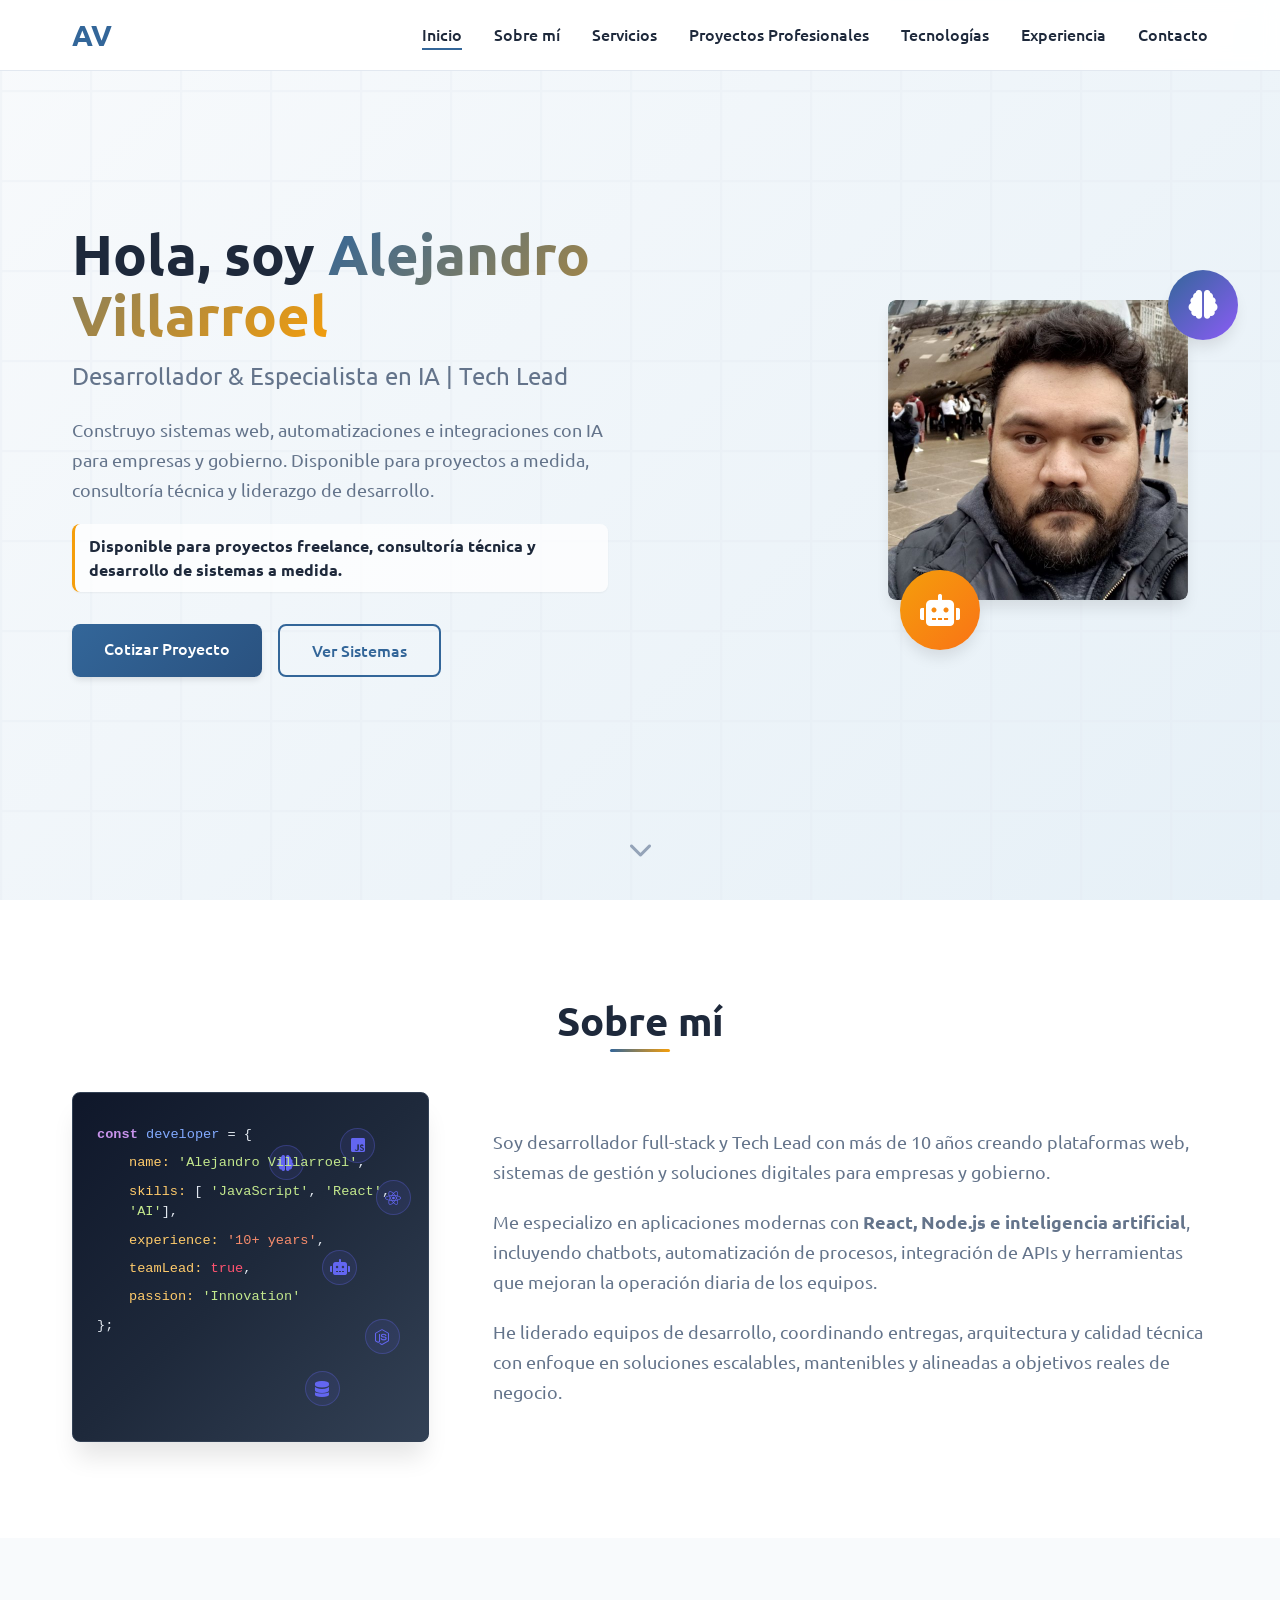
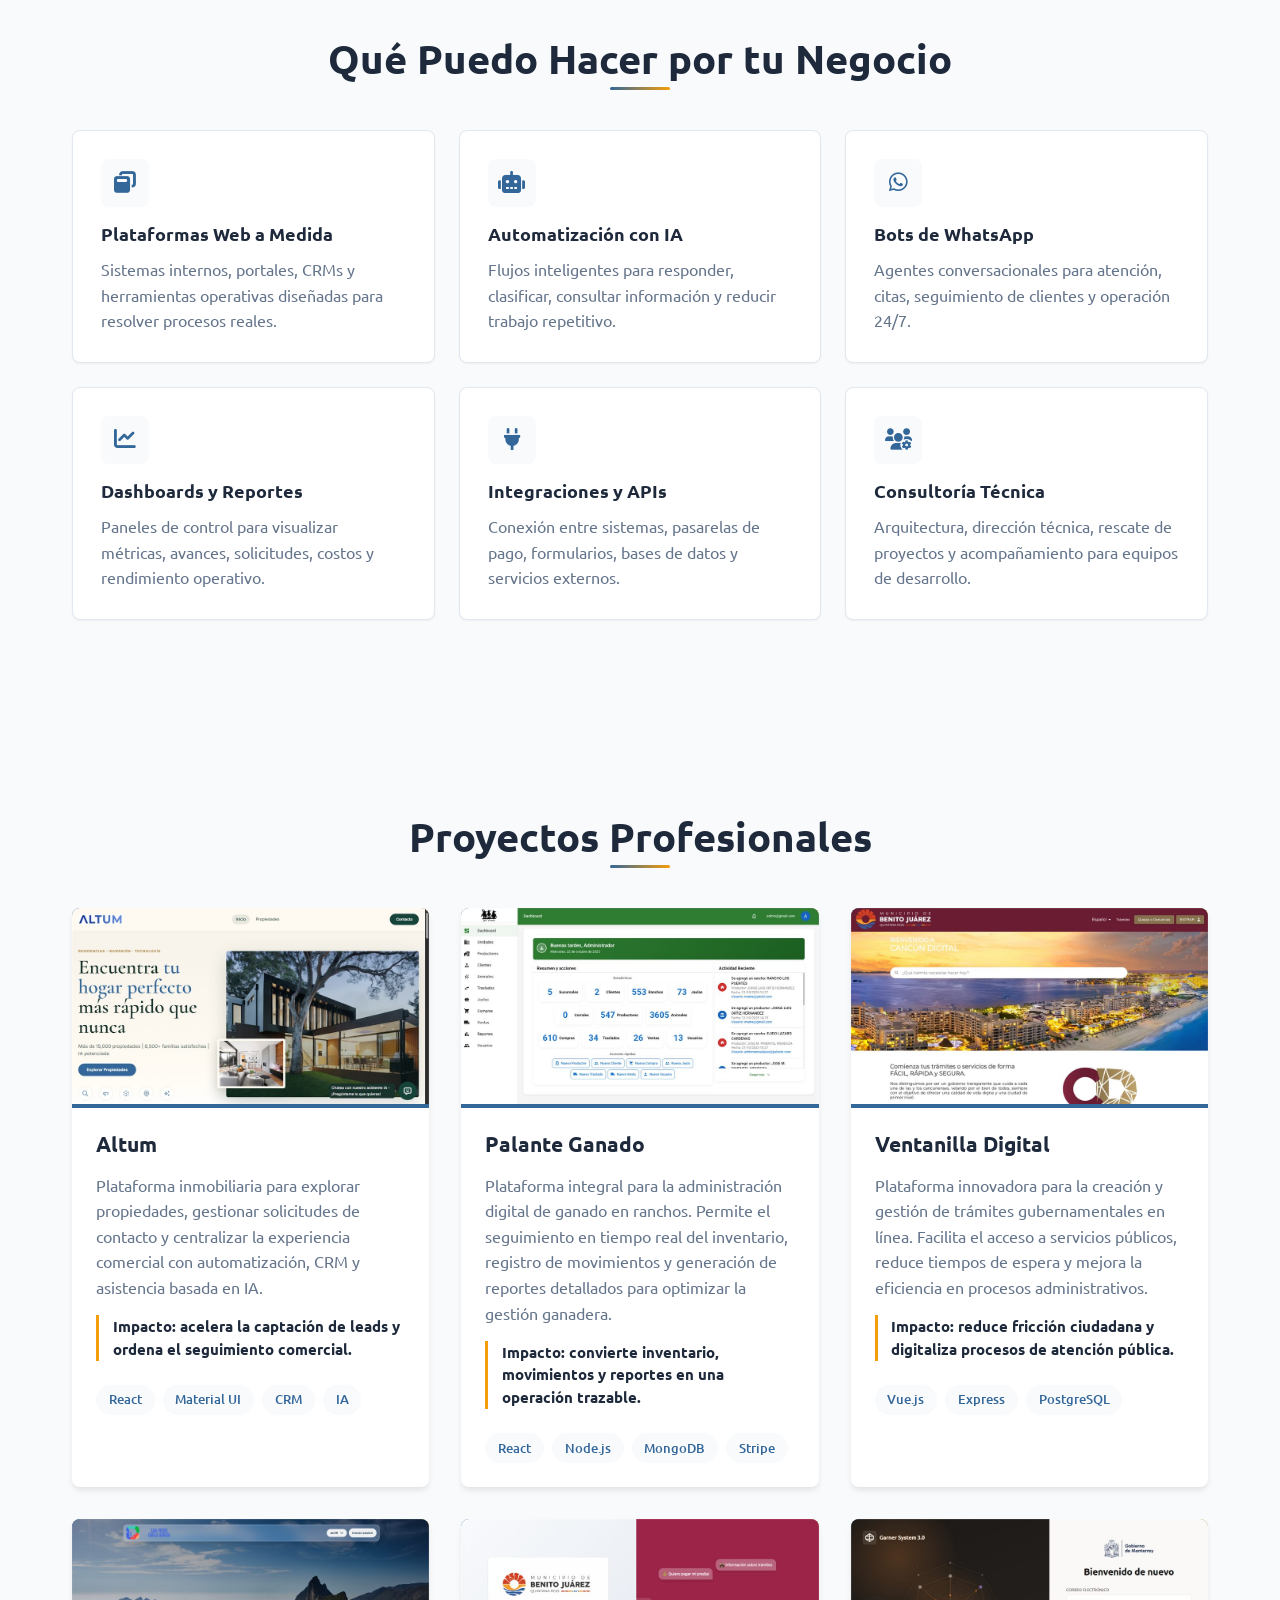
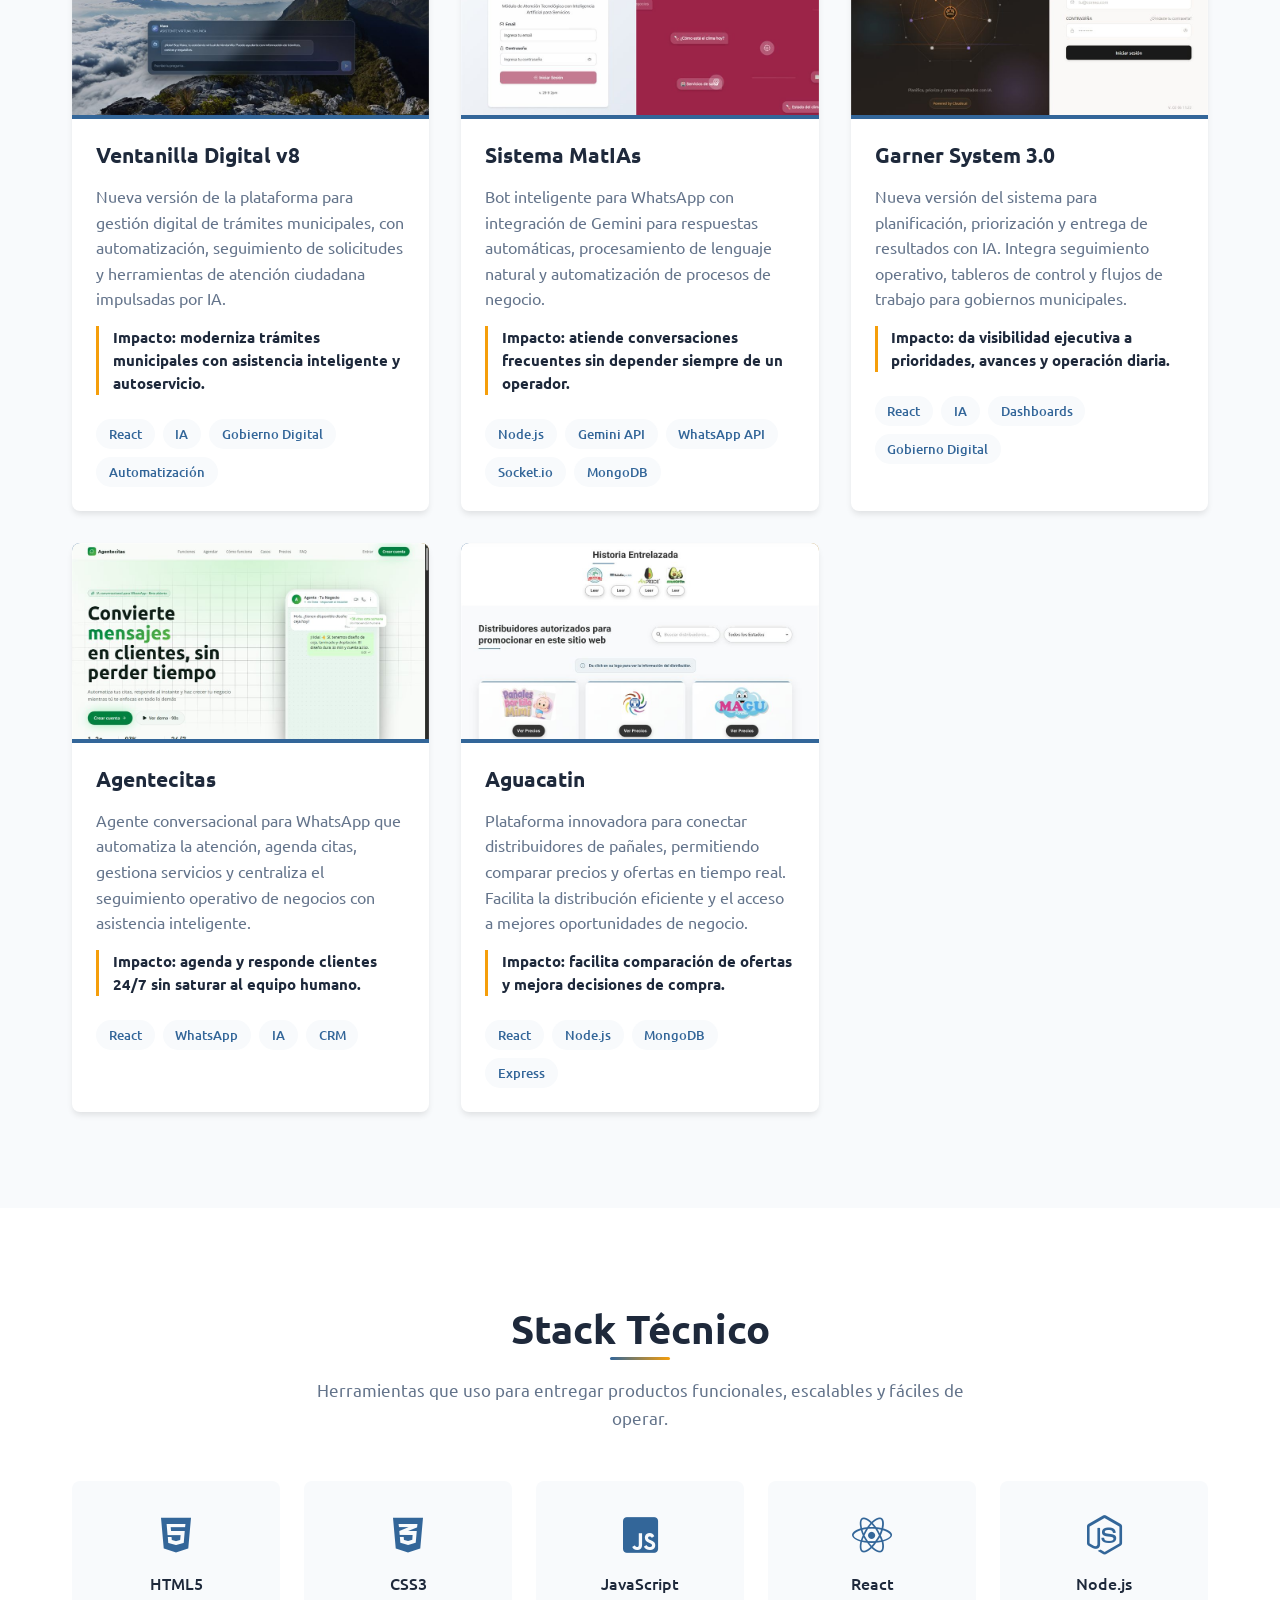
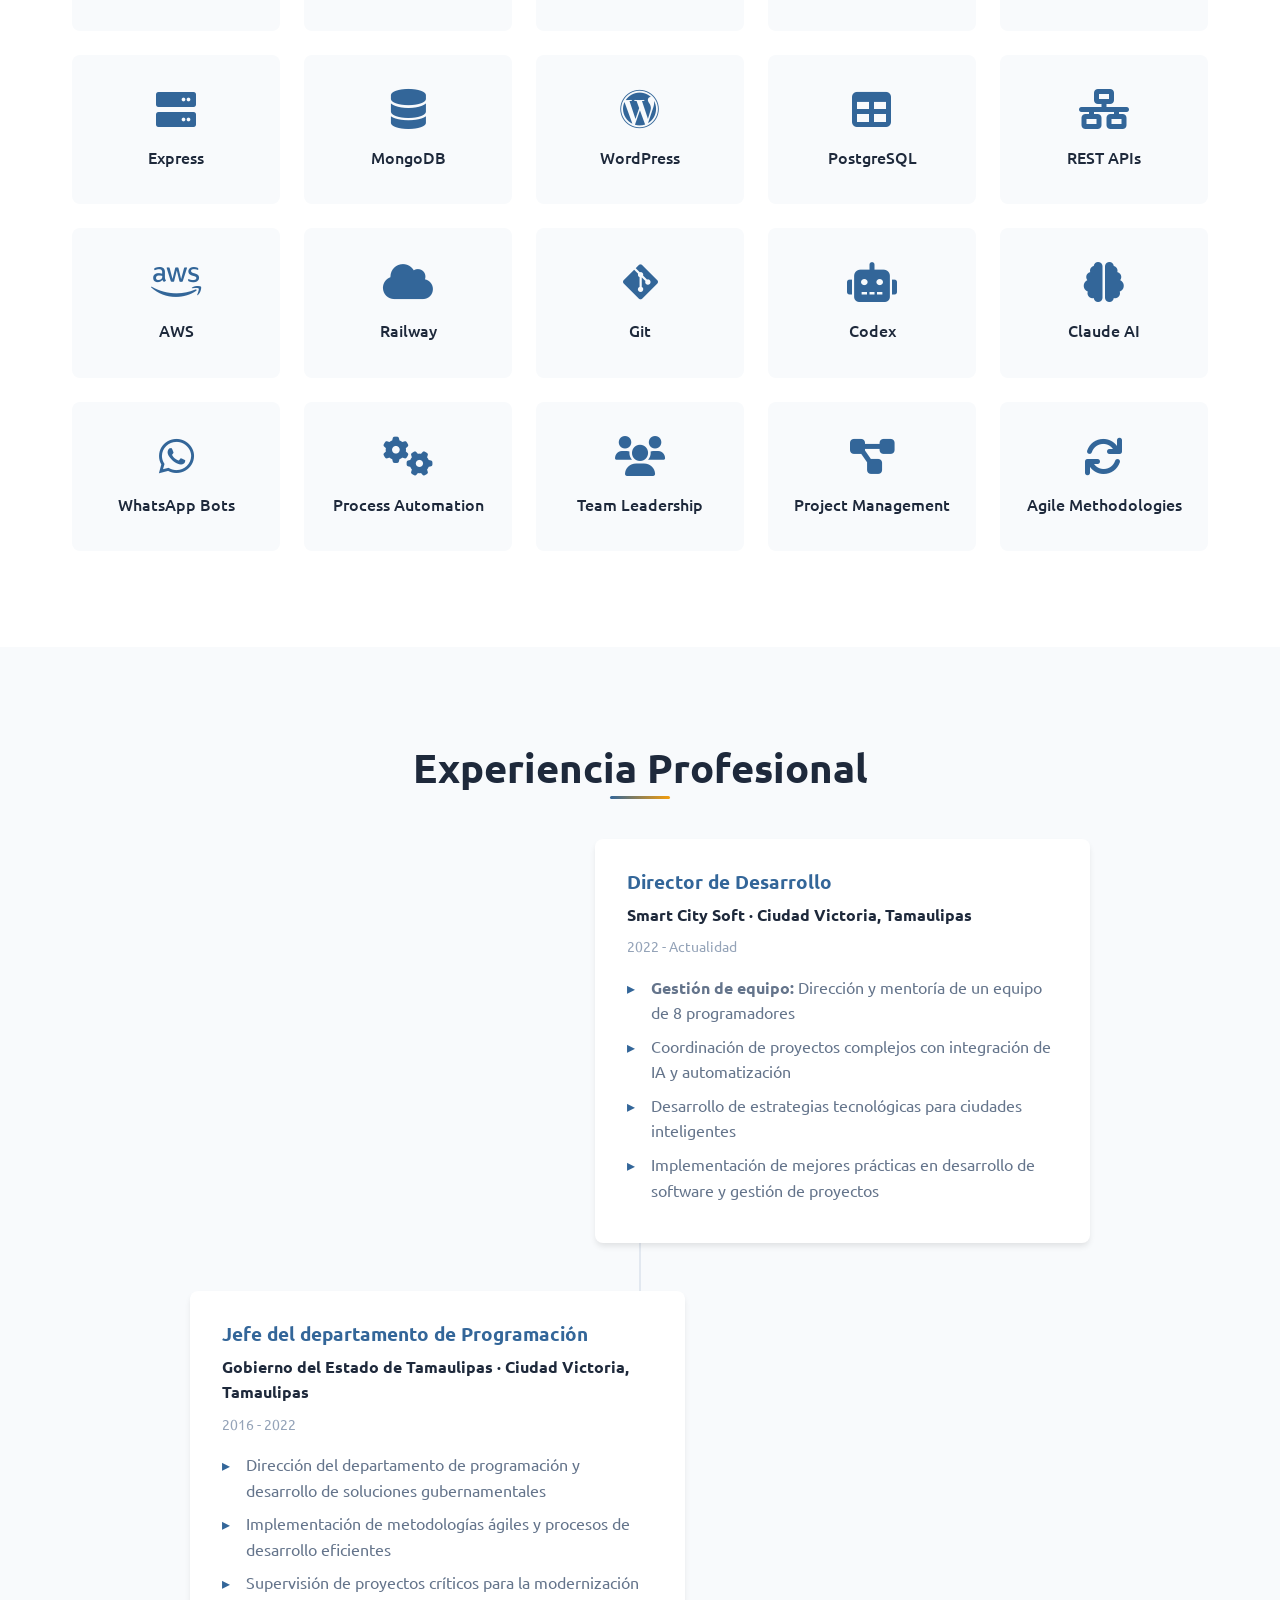
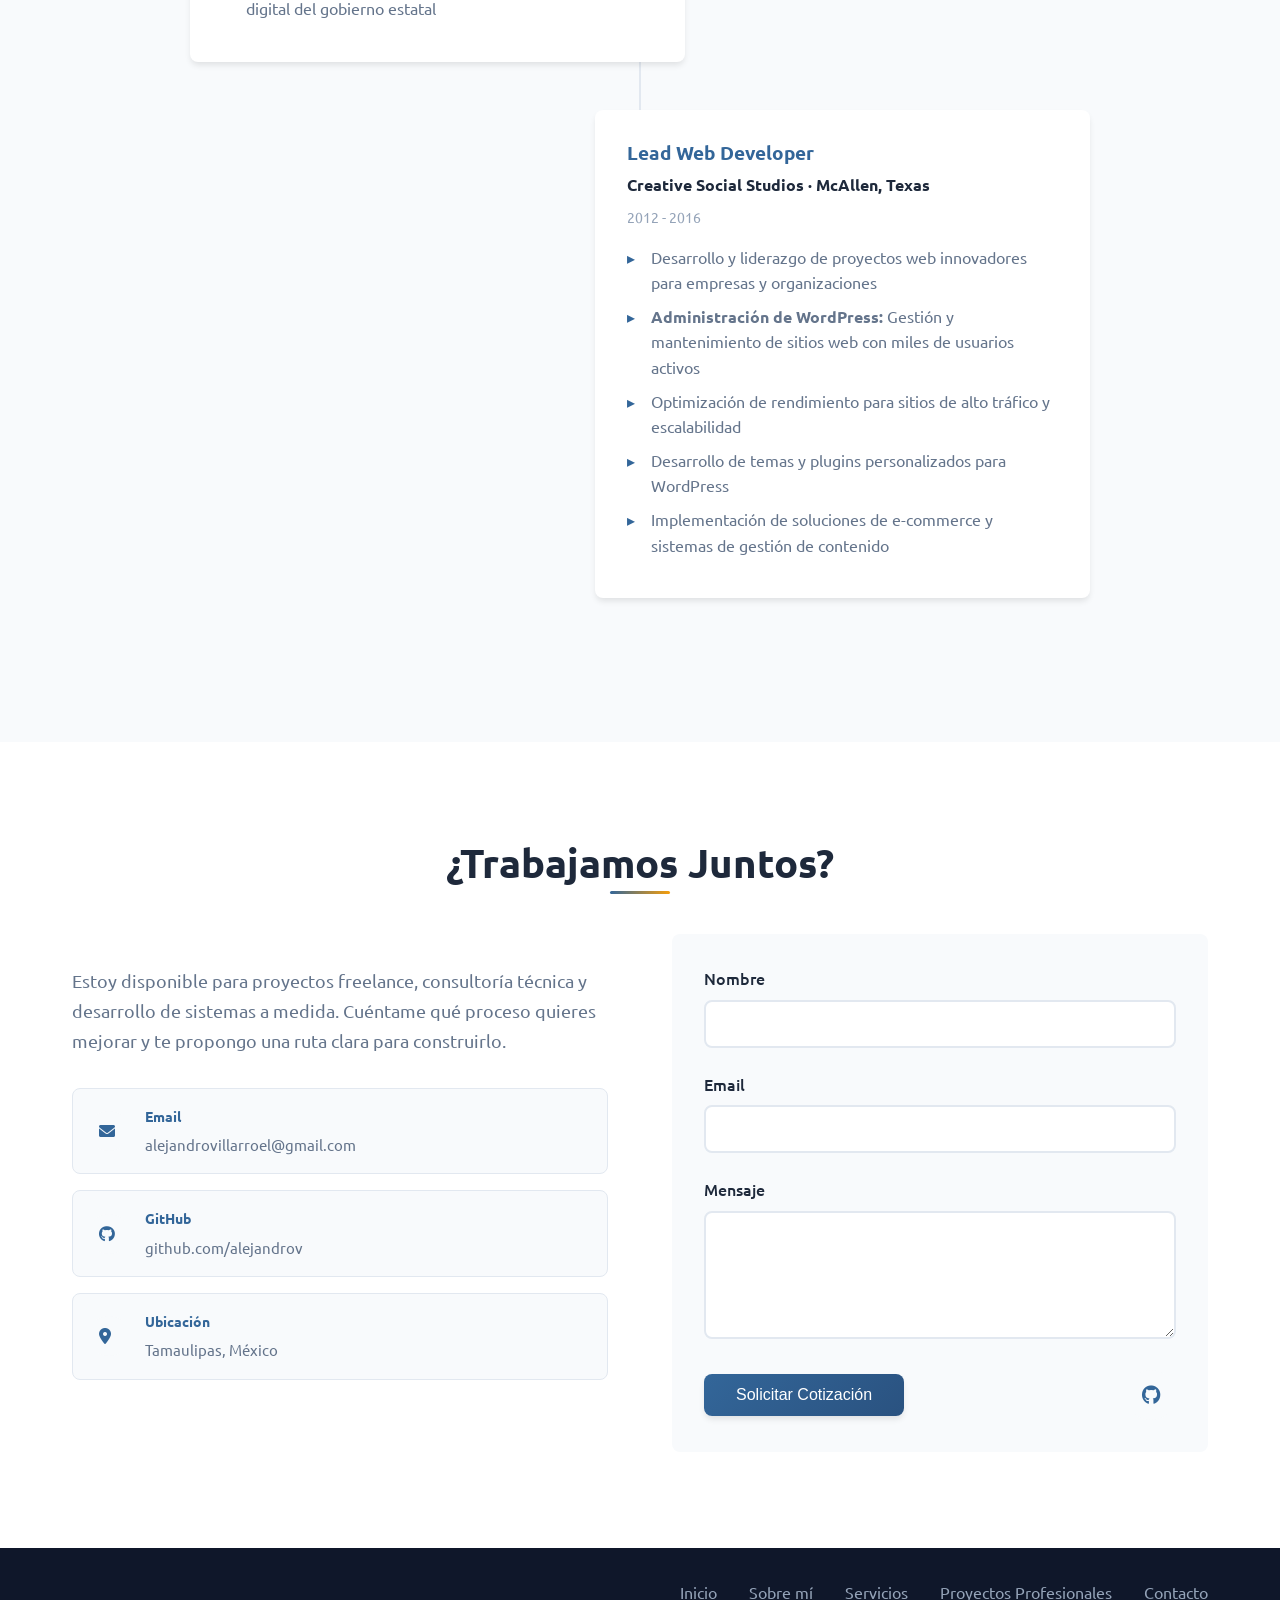
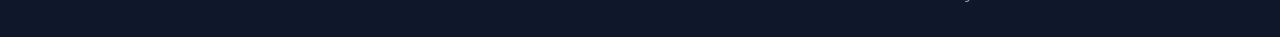
==== commit 8d10dcac: "Refactor code structure for improved readability and maintainability" ====
--- a/index.html
+++ b/index.html
@@ -58,7 +58,7 @@
             </div>
             <div class="hero-image">
                 <div class="hero-circle">
-                    <img src="assets/foto2.png" alt="Alejandro Villarroel" style="width: 100%; height: 100%; object-fit: cover; border-radius: var(--border-radius);">
+                    <img src="assets/foto2-hero.jpg" alt="Alejandro Villarroel" width="600" height="600" fetchpriority="high" style="width: 100%; height: 100%; object-fit: cover; border-radius: var(--border-radius);">
                 </div>
                 <div class="hero-icon">
                     <i class="fas fa-robot"></i>
@@ -196,7 +196,7 @@
             <div class="projects-grid">
                 <div class="project-card">
                     <div class="project-image">
-                        <img src="assets/altum.png" alt="Altum">
+                        <img src="assets/altum-card.jpg" alt="Altum" width="900" height="500" loading="lazy" decoding="async">
 
                         <div class="project-overlay">
                             <div class="project-links">
@@ -224,7 +224,7 @@
 
                 <div class="project-card">
                     <div class="project-image">
-                        <img src="assets/palanteganado.png" alt="Palante Ganado">
+                        <img src="assets/palanteganado-card.jpg" alt="Palante Ganado" width="900" height="500" loading="lazy" decoding="async">
 
                         <div class="project-overlay">
                             <div class="project-links">
@@ -255,7 +255,7 @@
 
 
                     <div class="project-image">
-                        <img src="assets/ventanilla.png" alt="Ventanilla Digital">
+                        <img src="assets/ventanilla-card.jpg" alt="Ventanilla Digital" width="900" height="500" loading="lazy" decoding="async">
 
                         <div class="project-overlay">
                             <div class="project-links">
@@ -285,7 +285,7 @@
 
                 <div class="project-card">
                     <div class="project-image">
-                        <img src="assets/ventanilla-v8.png" alt="Ventanilla Digital v8">
+                        <img src="assets/ventanilla-v8-card.jpg" alt="Ventanilla Digital v8" width="900" height="500" loading="lazy" decoding="async">
 
                         <div class="project-overlay">
                             <div class="project-links">
@@ -316,7 +316,7 @@
 
                 <div class="project-card">
                     <div class="project-image">
-                        <img src="assets/matias.png" alt="Sistema MatIAs">
+                        <img src="assets/matias-card.jpg" alt="Sistema MatIAs" width="900" height="500" loading="lazy" decoding="async">
 
                         <div class="project-overlay">
                             <div class="project-links">
@@ -347,7 +347,7 @@
 
                 <div class="project-card">
                     <div class="project-image">
-                        <img src="assets/garner-ia.png" alt="Garner System 3.0">
+                        <img src="assets/garner-ia-card.jpg" alt="Garner System 3.0" width="900" height="500" loading="lazy" decoding="async">
 
                         <div class="project-overlay">
                             <div class="project-links">
@@ -376,7 +376,7 @@
 
                 <div class="project-card">
                     <div class="project-image">
-                        <img src="assets/agentecitas.png" alt="Agentecitas">
+                        <img src="assets/agentecitas-card.jpg" alt="Agentecitas" width="900" height="500" loading="lazy" decoding="async">
 
                         <div class="project-overlay">
                             <div class="project-links">
@@ -405,7 +405,7 @@
 
                 <div class="project-card">
                     <div class="project-image">
-                        <img src="assets/aguacatin.png" alt="Aguacatin">
+                        <img src="assets/aguacatin-card.jpg" alt="Aguacatin" width="900" height="500" loading="lazy" decoding="async">
 
                         <div class="project-overlay">
                             <div class="project-links">
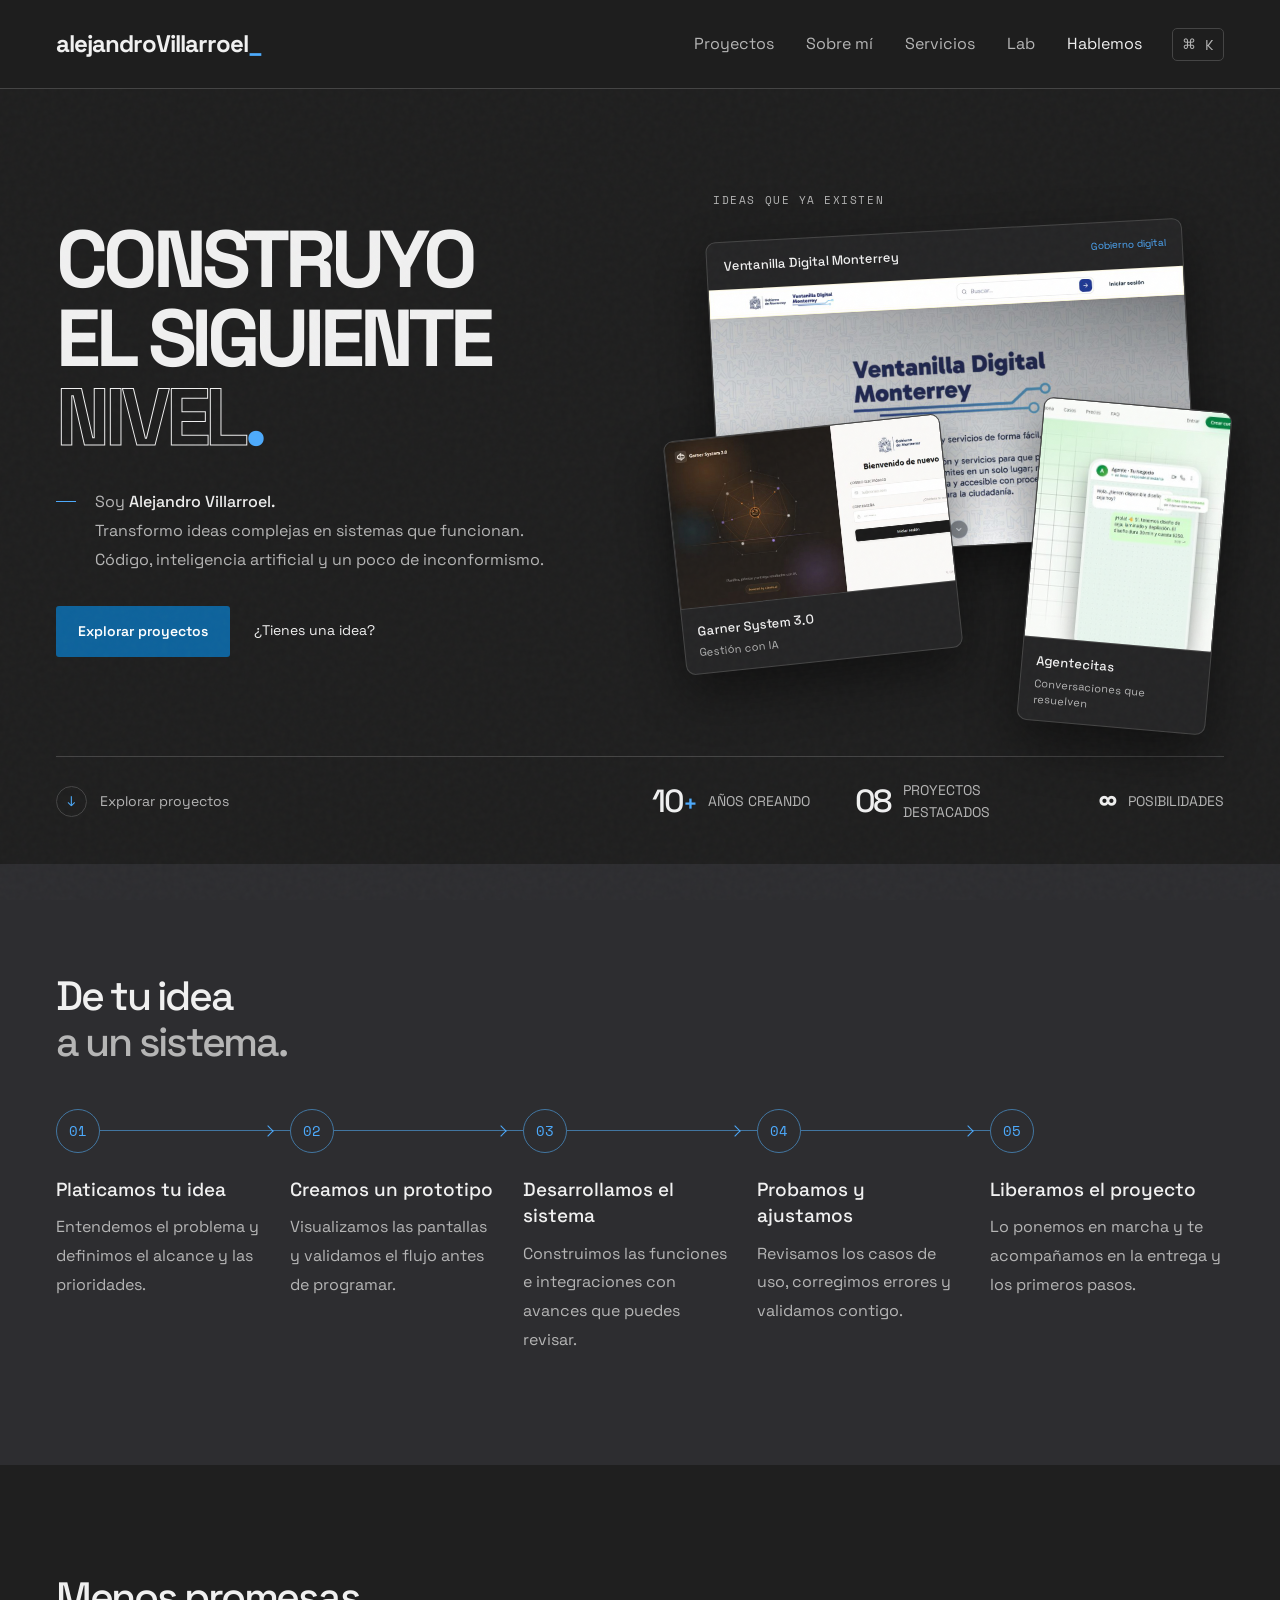
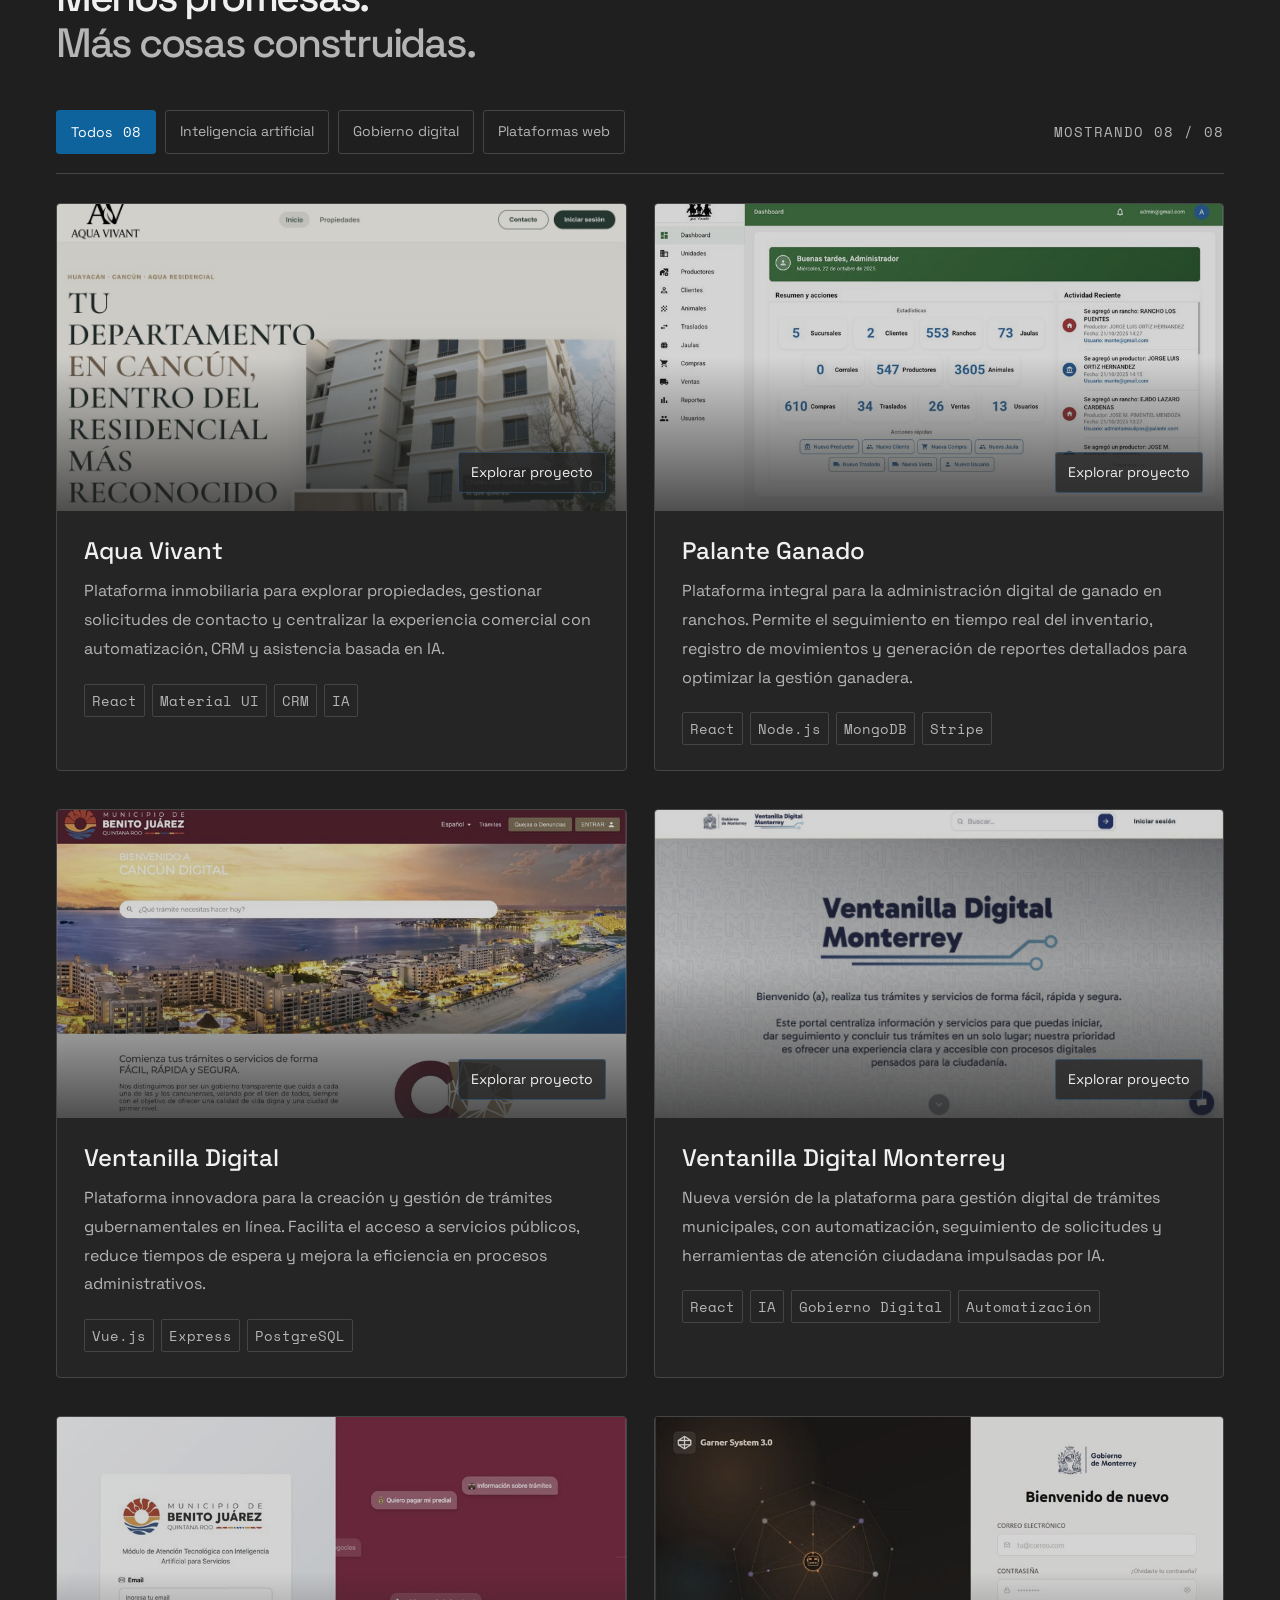
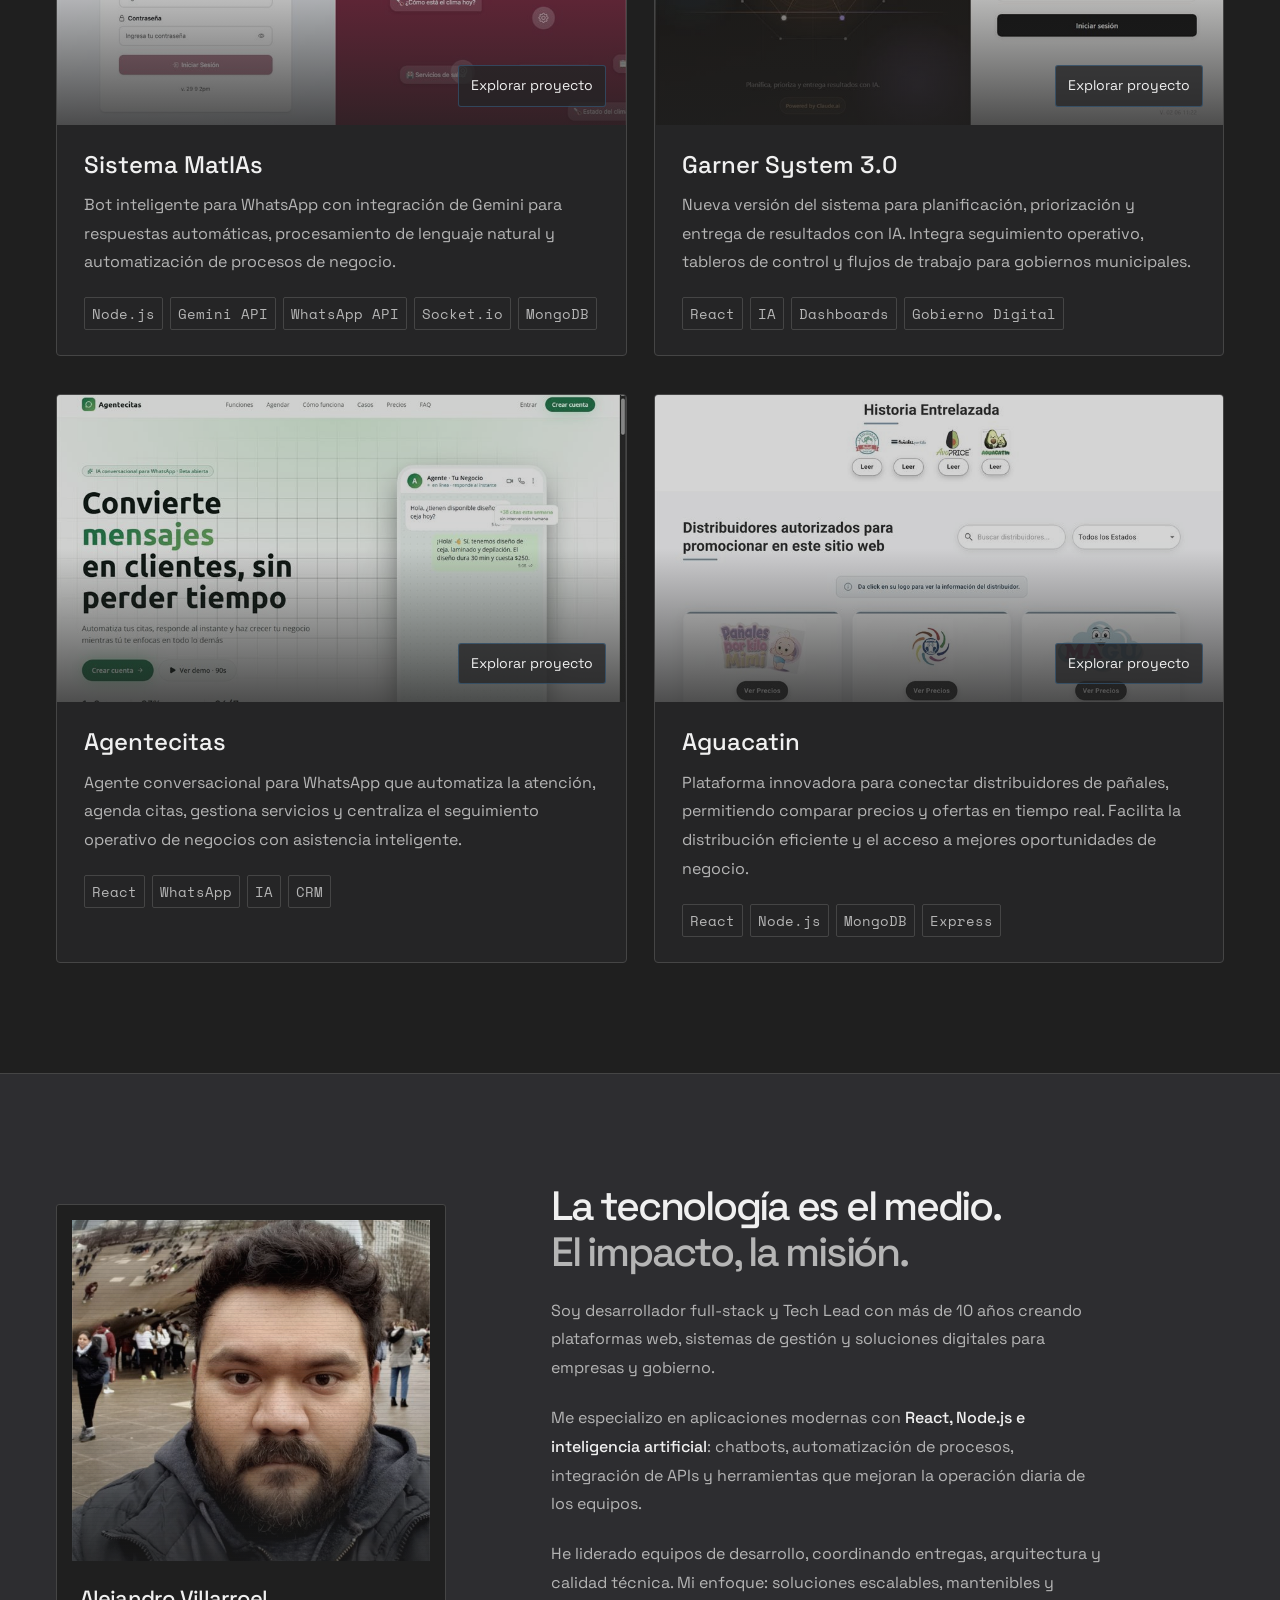
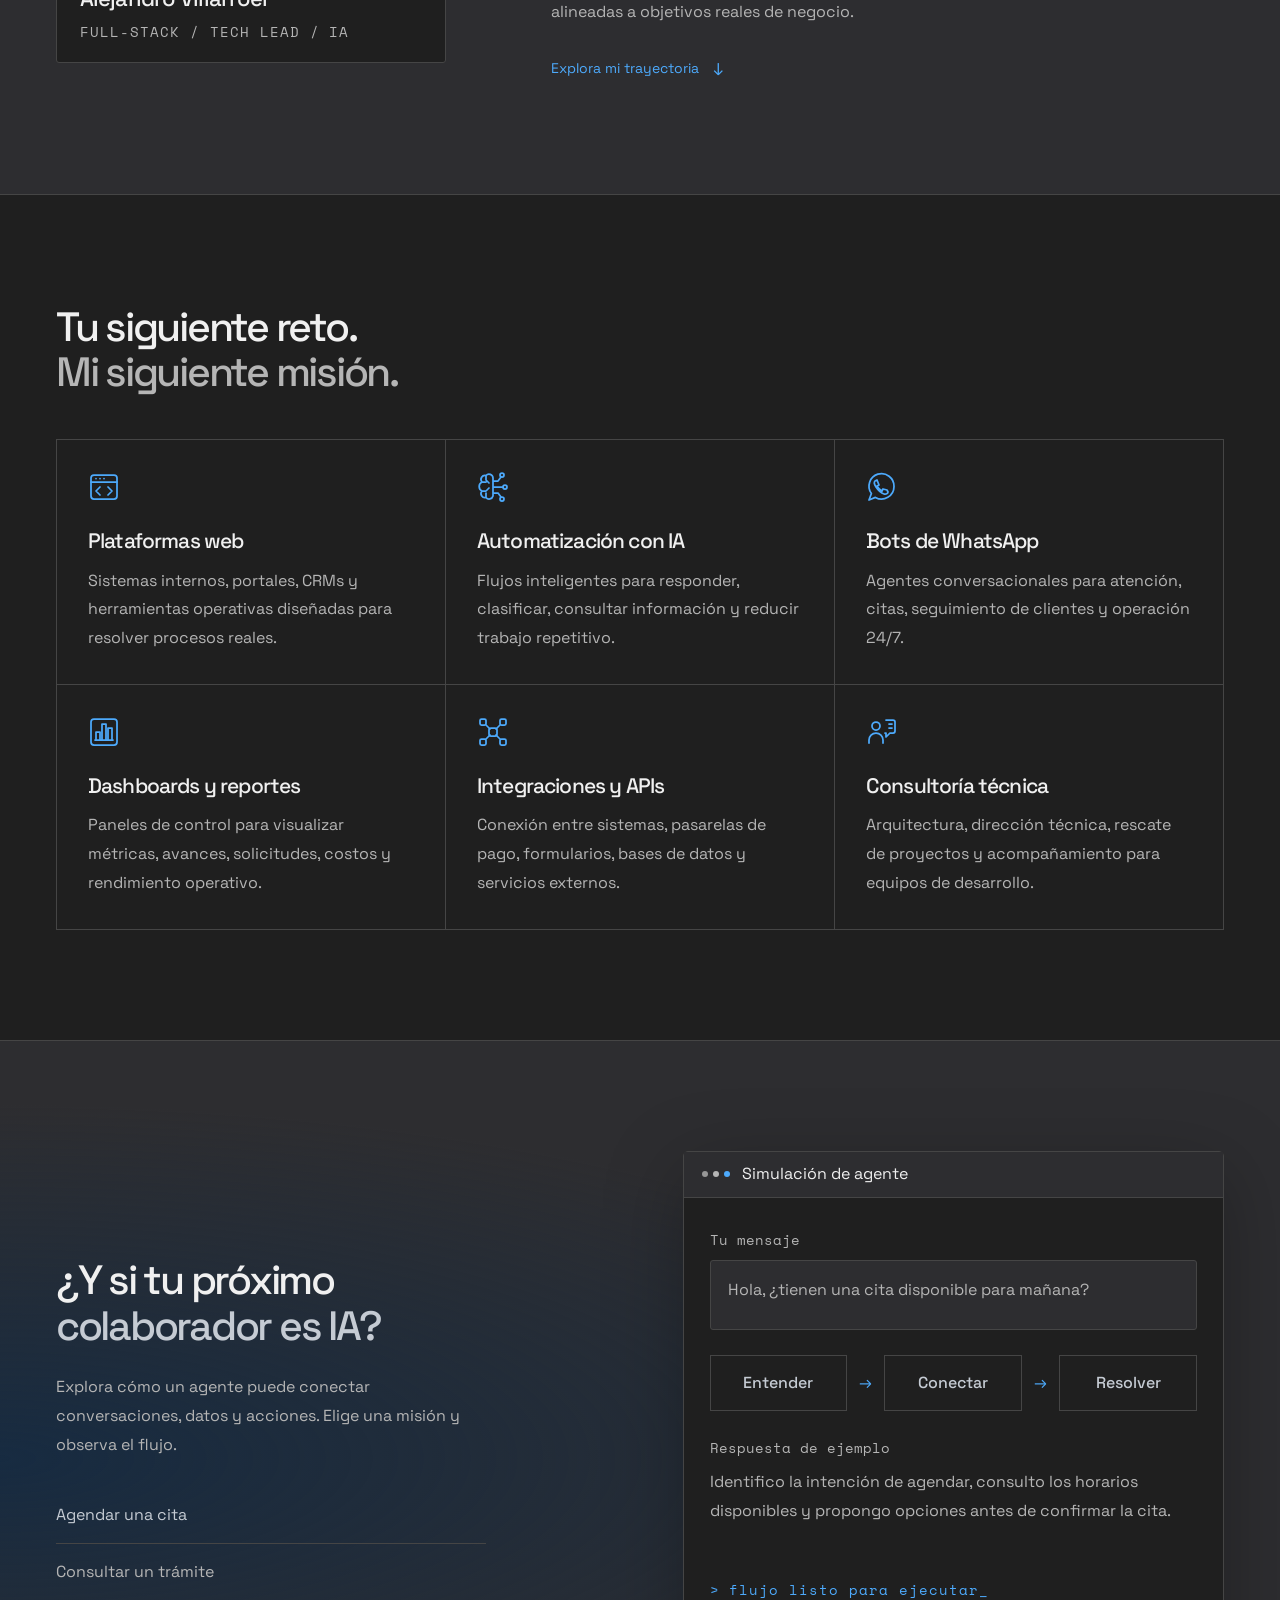
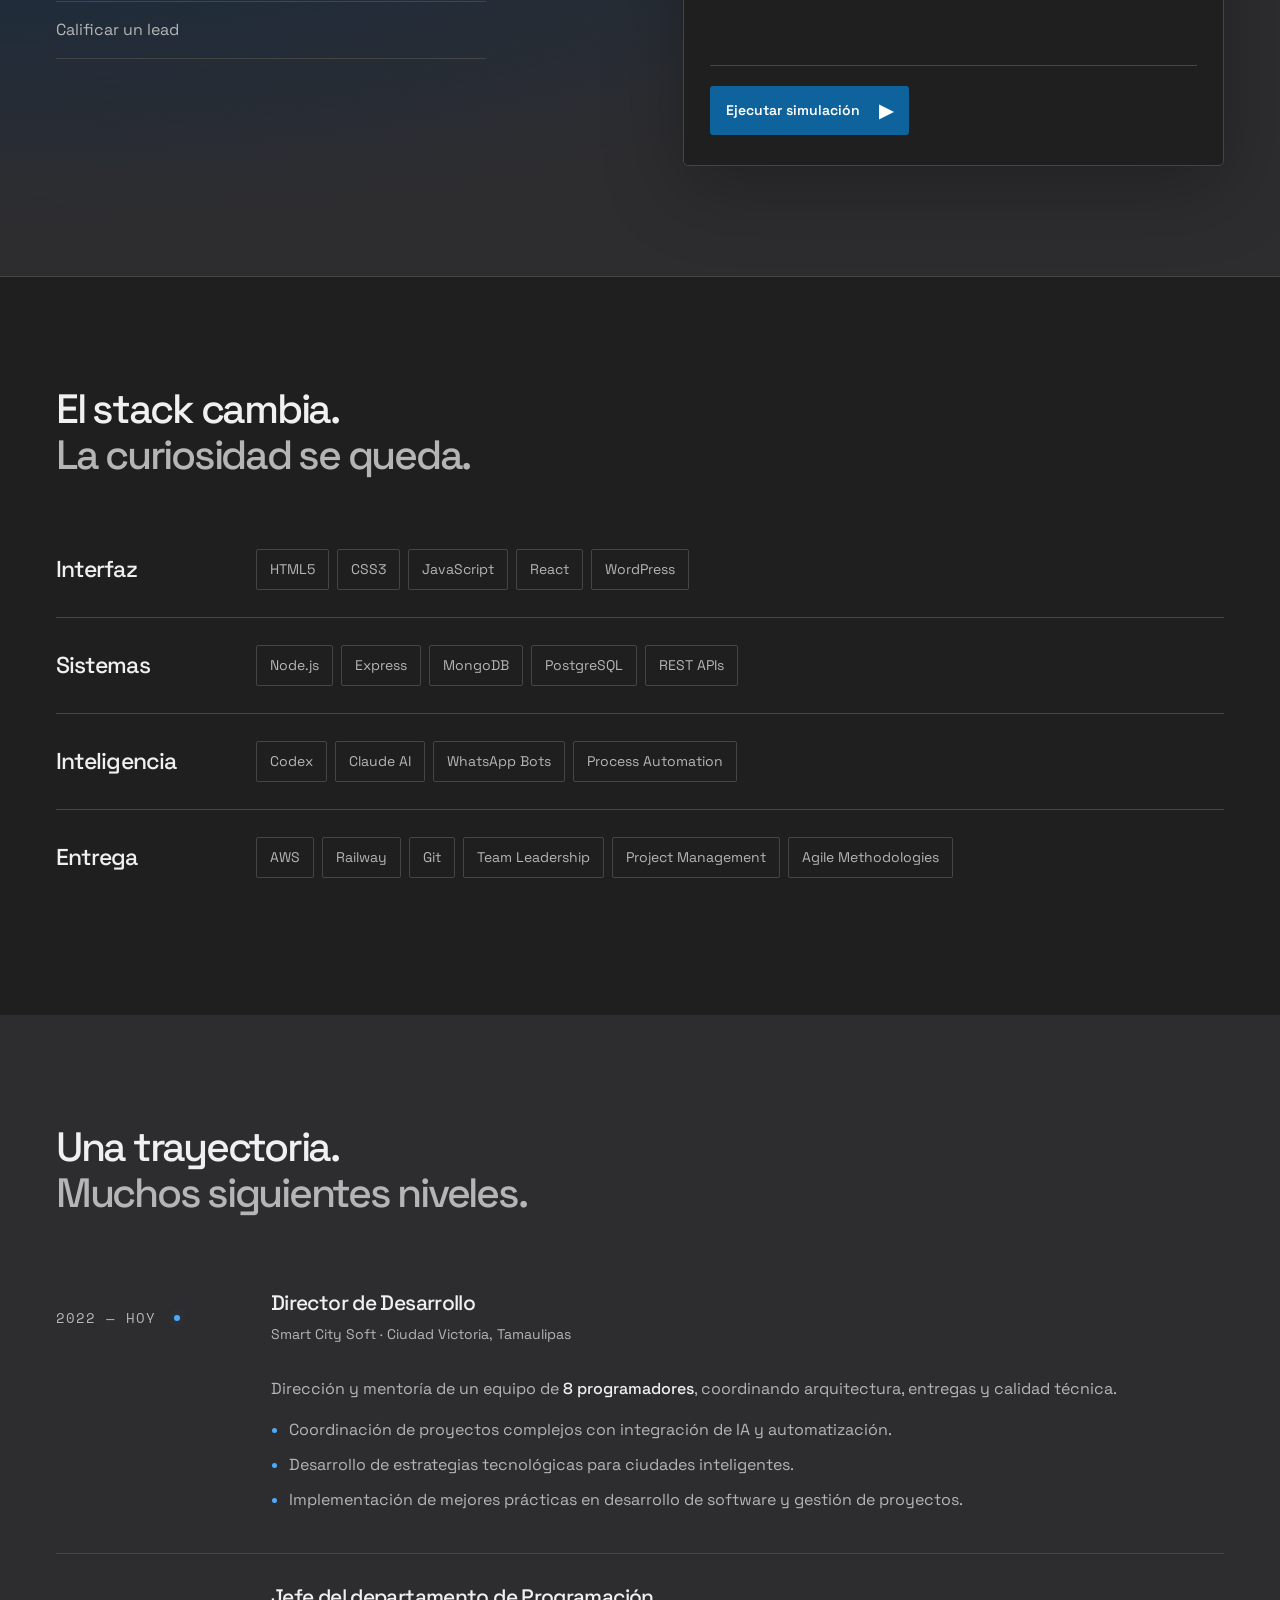
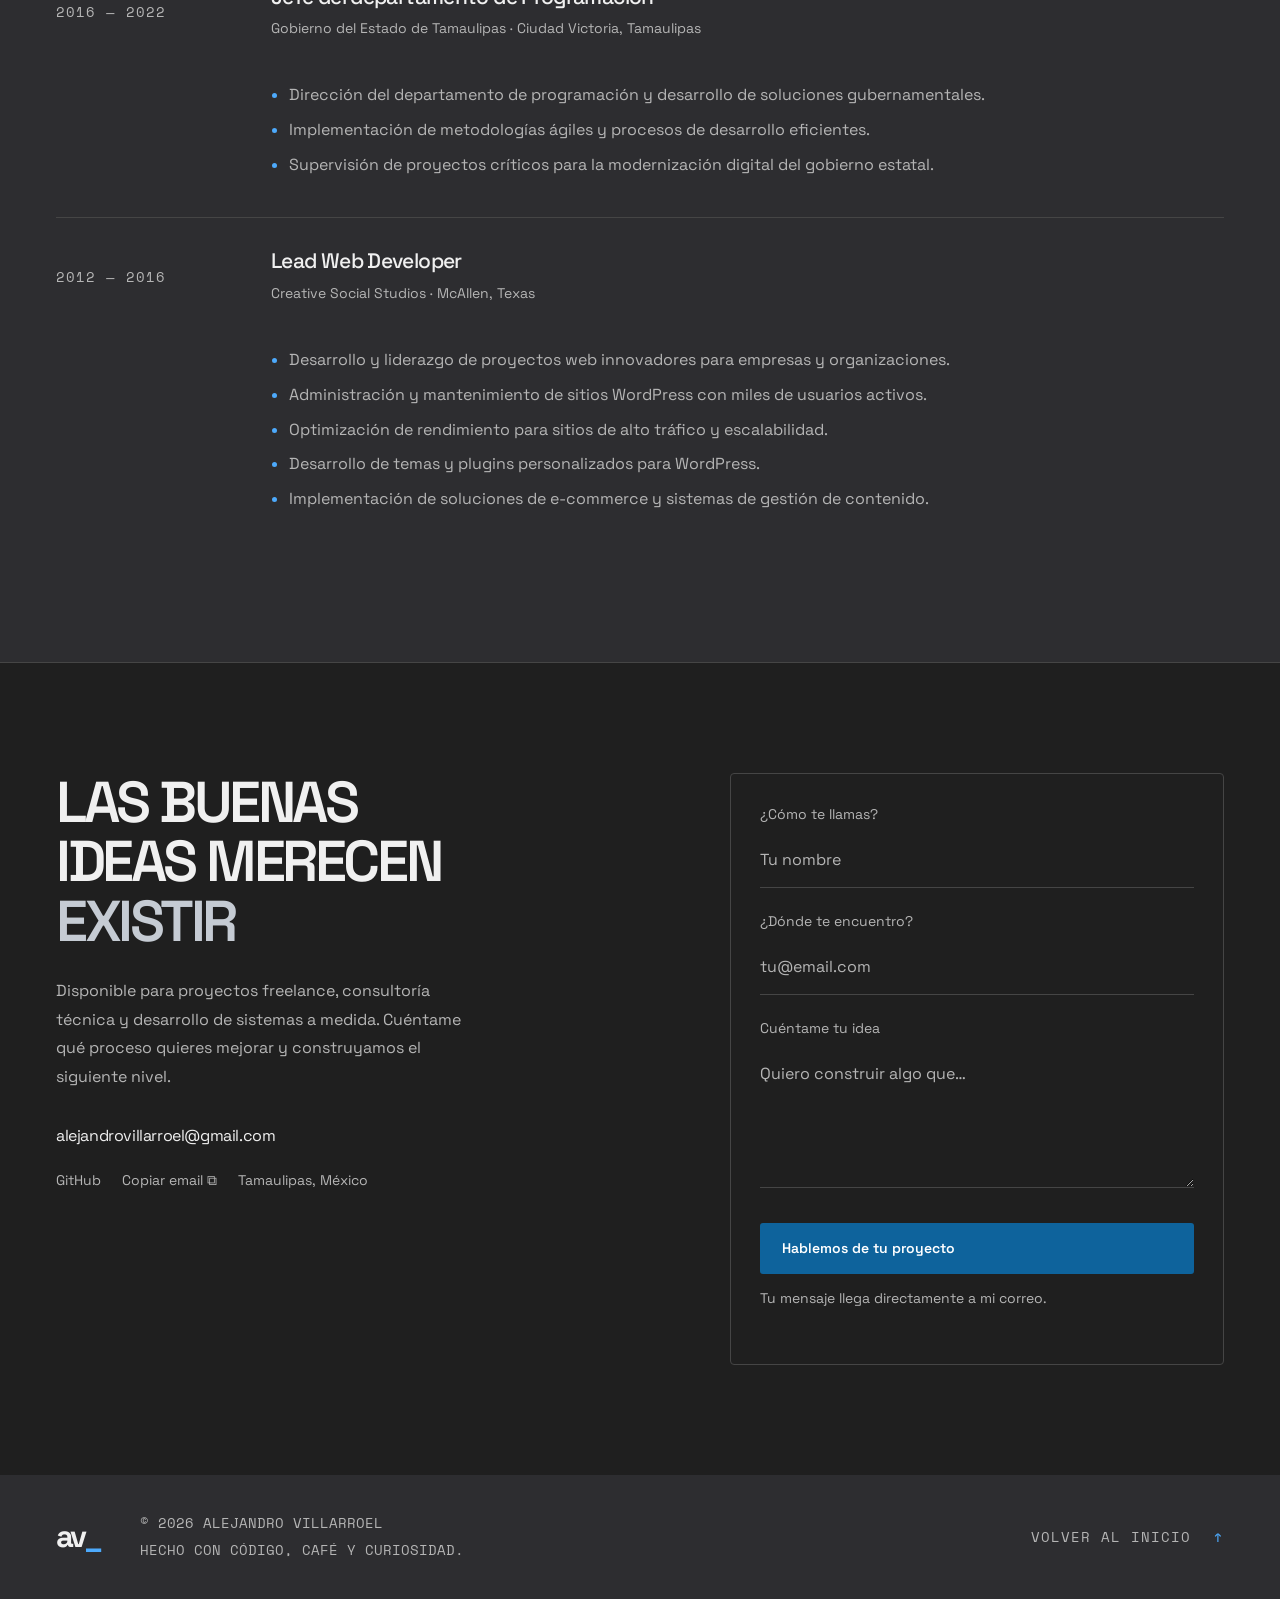
==== commit e1fcdc2a: "Refactor code structure for improved readability and maintainability" ====
--- a/index.html
+++ b/index.html
@@ -1,676 +1,102 @@
 <!DOCTYPE html>
 <html lang="es">
 <head>
-    <meta charset="UTF-8">
-    <meta name="viewport" content="width=device-width, initial-scale=1.0">
-    <title>Alejandro Villarroel - Desarrollador, Tech Lead & Especialista en IA</title>
-    <meta name="description" content="Desarrollador especializado en tecnologías modernas e inteligencia artificial. Creando experiencias digitales excepcionales con IA.">
-    <meta name="keywords" content="desarrollador web, senior, JavaScript, React, Node.js, inteligencia artificial, IA, chatbots, WhatsApp bots">
-    <link rel="stylesheet" href="styles.css">
-    <link href="https://cdnjs.cloudflare.com/ajax/libs/font-awesome/6.0.0/css/all.min.css" rel="stylesheet">
-    <link href="https://fonts.googleapis.com/css2?family=Ubuntu:wght@300;400;500;600;700&display=swap" rel="stylesheet">
+<meta charset="UTF-8"><meta name="viewport" content="width=device-width, initial-scale=1.0"><meta name="theme-color" content="#1f1f1f">
+<title>Alejandro Villarroel — Full-stack, IA & Tech Lead</title>
+<meta name="description" content="Alejandro Villarroel. Más de 10 años construyendo plataformas web, automatizaciones y soluciones con inteligencia artificial para empresas y gobierno. Explora mi universo de proyectos.">
+<link rel="icon" href="assets/favicon.svg" type="image/svg+xml">
+<link rel="preconnect" href="https://fonts.googleapis.com"><link rel="preconnect" href="https://fonts.gstatic.com" crossorigin>
+<link href="https://fonts.googleapis.com/css2?family=Space+Grotesk:wght@400;500;600;700&family=Space+Mono:wght@400;700&display=swap" rel="stylesheet">
+<link rel="stylesheet" href="styles.css"><script src="script.js" defer></script>
 </head>
 <body>
-    <!-- Header y Navigation -->
-    <header class="header">
-        <nav class="nav">
-            <div class="nav-container">
-                <div class="nav-logo">
-                    <a href="#home">AV</a>
-                </div>
-                <ul class="nav-menu">
-                    <li><a href="#home" class="nav-link">Inicio</a></li>
-                    <li><a href="#about" class="nav-link">Sobre mí</a></li>
-                    <li><a href="#services" class="nav-link">Servicios</a></li>
-                    <li><a href="#projects" class="nav-link">Proyectos Profesionales</a></li>
-                    <li><a href="#skills" class="nav-link">Tecnologías</a></li>
-                    <li><a href="#experience" class="nav-link">Experiencia</a></li>
-                    <li><a href="#contact" class="nav-link">Contacto</a></li>
-                </ul>
-                <div class="nav-toggle">
-                    <span></span>
-                    <span></span>
-                    <span></span>
-                </div>
-            </div>
-        </nav>
-    </header>
+<a class="skip-link" href="#main">Saltar al contenido</a>
+<div class="scroll-progress" aria-hidden="true"></div>
+<header class="header"><nav class="nav container" aria-label="Navegación principal">
+<a class="logo" href="#home" aria-label="Alejandro Villarroel, inicio">alejandroVillarroel<span aria-hidden="true">_</span></a>
+<div class="nav-menu" id="nav-menu"><a href="#projects">Proyectos</a><a href="#about">Sobre mí</a><a href="#services">Servicios</a><a href="#lab">Lab</a><a href="#contact" class="nav-contact">Hablemos</a></div>
+<div class="nav-tools"><button class="command-trigger" aria-label="Abrir buscador de proyectos y secciones" title="Buscar · Ctrl o ⌘ K"><span aria-hidden="true">⌘</span><kbd>K</kbd></button><button class="menu-toggle" aria-expanded="false" aria-controls="nav-menu" aria-label="Abrir menú"><span></span><span></span></button></div>
+</nav></header>
+<main id="main">
+<section id="home" class="hero"><div class="container">
 
-    <!-- Hero Section -->
-    <section id="home" class="hero">
-        <div class="hero-container">
-            <div class="hero-content">
-                <h1 class="hero-title">
-                    Hola, soy <span class="highlight">Alejandro Villarroel</span>
-                </h1>
-                <h2 class="hero-subtitle">Desarrollador  & Especialista en IA | Tech Lead</h2>
-                <p class="hero-description">
-                    Construyo sistemas web, automatizaciones e integraciones con IA para empresas y gobierno.
-                    Disponible para proyectos a medida, consultoría técnica y liderazgo de desarrollo.
-                </p>
-                <p class="availability-note">
-                    Disponible para proyectos freelance, consultoría técnica y desarrollo de sistemas a medida.
-                </p>
-                <div class="hero-buttons">
-                    <a href="#contact" class="btn btn-primary">Cotizar Proyecto</a>
-                    <a href="#projects" class="btn btn-secondary">Ver Sistemas</a>
-                </div>
-            </div>
-            <div class="hero-image">
-                <div class="hero-circle">
-                    <img src="assets/foto2-hero.jpg" alt="Alejandro Villarroel" width="600" height="600" fetchpriority="high" style="width: 100%; height: 100%; object-fit: cover; border-radius: var(--border-radius);">
-                </div>
-                <div class="hero-icon">
-                    <i class="fas fa-robot"></i>
-                </div>
-                <div class="hero-ai-icon">
-                    <i class="fas fa-brain"></i>
-                </div>
-            </div>
-        </div>
-        <div class="scroll-indicator">
-            <i class="fas fa-chevron-down"></i>
-        </div>
-    </section>
+<div class="hero-grid">
+<div class="hero-copy">
+<h1>CONSTRUYO<br>EL SIGUIENTE<br><span class="outline-word">NIVEL<span class="title-dot">.</span></span></h1>
+<div class="hero-bio"><span class="bio-line" aria-hidden="true"></span><p>Soy <strong>Alejandro Villarroel.</strong><br>Transformo ideas complejas en sistemas que funcionan. Código, inteligencia artificial y un poco de inconformismo.</p></div>
+<div class="hero-actions"><a class="btn btn-primary" href="#projects">Explorar proyectos</a><a class="text-link" href="#contact">¿Tienes una idea?</a></div>
+</div>
+<div class="hero-showcase" role="group" aria-label="Una selección de mis proyectos">
+<p class="showcase-label mono">IDEAS QUE YA EXISTEN</p>
+<button class="showcase-card showcase-main" data-open-project="3" aria-label="Ver proyecto Ventanilla Digital Monterrey">
+<span class="showcase-card-heading"><span>Ventanilla Digital Monterrey</span><span class="showcase-category">Gobierno digital</span></span>
+<img src="assets/ventanilla-monterrey-card.jpg" alt="Portal de trámites y servicios de Ventanilla Digital Monterrey" width="1280" height="720" fetchpriority="high" decoding="async">
+</button>
+<button class="showcase-card showcase-garner" data-open-project="5" aria-label="Ver proyecto Garner System 3.0">
+<img src="assets/garner-ia-card.jpg" alt="Vista de Garner System 3.0" width="900" height="500" decoding="async">
+<span class="showcase-card-caption"><strong>Garner System 3.0</strong><span>Gestión con IA</span></span>
+</button>
+<button class="showcase-card showcase-agent" data-open-project="6" aria-label="Ver proyecto Agentecitas">
+<img src="assets/agentecitas-card.jpg" alt="Conversación de ejemplo del agente de WhatsApp de Agentecitas" width="900" height="500" decoding="async">
+<span class="showcase-card-caption"><strong>Agentecitas</strong><span>Conversaciones que resuelven</span></span>
+</button>
+</div>
+</div>
+<div class="hero-bottom"><a class="scroll-hint mono" href="#projects"><span class="scroll-circle" aria-hidden="true">↓</span> Explorar proyectos</a><div class="hero-stats"><div><strong>10<span>+</span></strong><span>AÑOS CREANDO</span></div><div><strong>08</strong><span>PROYECTOS DESTACADOS</span></div><div><strong>∞</strong><span>POSIBILIDADES</span></div></div></div>
+</div></section>
 
-    <!-- About Section -->
-    <section id="about" class="about">
-        <div class="container">
-            <h2 class="section-title">Sobre mí</h2>
-            <div class="about-content">
-                <div class="about-image">
-                    <div class="tech-visual">
-                        <div class="code-container">
-                            <div class="code-line">
-                                <span class="code-keyword">const</span> 
-                                <span class="code-variable">developer</span> = {
-                            </div>
-                            <div class="code-line indent">
-                                <span class="code-property">name:</span> 
-                                <span class="code-string">'Alejandro Villarroel'</span>,
-                            </div>
-                            <div class="code-line indent">
-                                <span class="code-property">skills:</span> [
-                                <span class="code-string">'JavaScript'</span>,
-                                <span class="code-string">'React'</span>,
-                                <span class="code-string">'AI'</span>],
-                            </div>
-                            <div class="code-line indent">
-                                <span class="code-property">experience:</span> 
-                                <span class="code-number">'10+ years'</span>,
-                            </div>
-                            <div class="code-line indent">
-                                <span class="code-property">teamLead:</span> 
-                                <span class="code-boolean">true</span>,
-                            </div>
-                            <div class="code-line indent">
-                                <span class="code-property">passion:</span> 
-                                <span class="code-string">'Innovation'</span>
-                            </div>
-                            <div class="code-line">};</div>
-                        </div>
-                        <div class="floating-icons">
-                            <div class="floating-icon" style="--delay: 0s;"><i class="fab fa-js-square"></i></div>
-                            <div class="floating-icon" style="--delay: 1s;"><i class="fab fa-react"></i></div>
-                            <div class="floating-icon" style="--delay: 2s;"><i class="fas fa-robot"></i></div>
-                            <div class="floating-icon" style="--delay: 3s;"><i class="fab fa-node-js"></i></div>
-                            <div class="floating-icon" style="--delay: 4s;"><i class="fas fa-database"></i></div>
-                            <div class="floating-icon" style="--delay: 5s;"><i class="fas fa-brain"></i></div>
-                        </div>
-                    </div>
-                </div>
-                <div class="about-text">
-                    <p>
-                        Soy desarrollador full-stack y Tech Lead con más de 10 años creando plataformas web,
-                        sistemas de gestión y soluciones digitales para empresas y gobierno.
-                    </p>
-                    <p>
-                        Me especializo en aplicaciones modernas con <strong>React, Node.js e inteligencia artificial</strong>,
-                        incluyendo chatbots, automatización de procesos, integración de APIs y herramientas que
-                        mejoran la operación diaria de los equipos.
-                    </p>
-                    <p>
-                        He liderado equipos de desarrollo, coordinando entregas, arquitectura y calidad técnica
-                        con enfoque en soluciones escalables, mantenibles y alineadas a objetivos reales de negocio.
-                    </p>
-                </div>
-            </div>
-        </div>
-    </section>
+<section id="process" class="section project-process" aria-labelledby="process-title"><div class="container">
+<div class="section-heading"><div><h2 id="process-title">De tu idea<br><span class="muted">a un sistema.</span></h2></div></div>
+<ol class="process-steps" role="list" aria-label="Pasos del proceso de desarrollo">
+<li><span class="process-number" aria-hidden="true">01</span><div><h3>Platicamos tu idea</h3><p>Entendemos el problema y definimos el alcance y las prioridades.</p></div></li>
+<li><span class="process-number" aria-hidden="true">02</span><div><h3>Creamos un prototipo</h3><p>Visualizamos las pantallas y validamos el flujo antes de programar.</p></div></li>
+<li><span class="process-number" aria-hidden="true">03</span><div><h3>Desarrollamos el sistema</h3><p>Construimos las funciones e integraciones con avances que puedes revisar.</p></div></li>
+<li><span class="process-number" aria-hidden="true">04</span><div><h3>Probamos y ajustamos</h3><p>Revisamos los casos de uso, corregimos errores y validamos contigo.</p></div></li>
+<li><span class="process-number" aria-hidden="true">05</span><div><h3>Liberamos el proyecto</h3><p>Lo ponemos en marcha y te acompañamos en la entrega y los primeros pasos.</p></div></li>
+</ol>
+</div></section>
 
-    <!-- Services Section -->
-    <section id="services" class="services">
-        <div class="container">
-            <h2 class="section-title">Qué Puedo Hacer por tu Negocio</h2>
-            <div class="services-grid">
-                <div class="service-card">
-                    <div class="service-icon">
-                        <i class="fas fa-window-restore"></i>
-                    </div>
-                    <h3>Plataformas Web a Medida</h3>
-                    <p>Sistemas internos, portales, CRMs y herramientas operativas diseñadas para resolver procesos reales.</p>
-                </div>
-                <div class="service-card">
-                    <div class="service-icon">
-                        <i class="fas fa-robot"></i>
-                    </div>
-                    <h3>Automatización con IA</h3>
-                    <p>Flujos inteligentes para responder, clasificar, consultar información y reducir trabajo repetitivo.</p>
-                </div>
-                <div class="service-card">
-                    <div class="service-icon">
-                        <i class="fab fa-whatsapp"></i>
-                    </div>
-                    <h3>Bots de WhatsApp</h3>
-                    <p>Agentes conversacionales para atención, citas, seguimiento de clientes y operación 24/7.</p>
-                </div>
-                <div class="service-card">
-                    <div class="service-icon">
-                        <i class="fas fa-chart-line"></i>
-                    </div>
-                    <h3>Dashboards y Reportes</h3>
-                    <p>Paneles de control para visualizar métricas, avances, solicitudes, costos y rendimiento operativo.</p>
-                </div>
-                <div class="service-card">
-                    <div class="service-icon">
-                        <i class="fas fa-plug"></i>
-                    </div>
-                    <h3>Integraciones y APIs</h3>
-                    <p>Conexión entre sistemas, pasarelas de pago, formularios, bases de datos y servicios externos.</p>
-                </div>
-                <div class="service-card">
-                    <div class="service-icon">
-                        <i class="fas fa-users-cog"></i>
-                    </div>
-                    <h3>Consultoría Técnica</h3>
-                    <p>Arquitectura, dirección técnica, rescate de proyectos y acompañamiento para equipos de desarrollo.</p>
-                </div>
-            </div>
-        </div>
-    </section>
-
-    <!-- Projects Section -->
-    <section id="projects" class="projects">
-        <div class="container">
-            <h2 class="section-title">Proyectos Profesionales</h2>
-            <div class="projects-grid">
-                <div class="project-card">
-                    <div class="project-image">
-                        <img src="assets/altum-card.jpg" alt="Altum" width="900" height="500" loading="lazy" decoding="async">
-
-                        <div class="project-overlay">
-                            <div class="project-links">
-                                <a href="https://altum.up.railway.app/" class="project-link" target="_blank">
-                                    <i class="fas fa-external-link-alt"></i>
-                                </a>
-                            </div>
-                        </div>
-                    </div>
-                    <div class="project-content">
-                        <h3 class="project-title">Altum</h3>
-                        <p class="project-description">
-                            Plataforma inmobiliaria para explorar propiedades, gestionar solicitudes de contacto
-                            y centralizar la experiencia comercial con automatización, CRM y asistencia basada en IA.
-                        </p>
-                        <p class="project-impact">Impacto: acelera la captación de leads y ordena el seguimiento comercial.</p>
-                        <div class="project-tech">
-                            <span class="tech-tag">React</span>
-                            <span class="tech-tag">Material UI</span>
-                            <span class="tech-tag">CRM</span>
-                            <span class="tech-tag">IA</span>
-                        </div>
-                    </div>
-                </div>
-
-                <div class="project-card">
-                    <div class="project-image">
-                        <img src="assets/palanteganado-card.jpg" alt="Palante Ganado" width="900" height="500" loading="lazy" decoding="async">
-
-                        <div class="project-overlay">
-                            <div class="project-links">
-                                <a href="https://palanteganado.com/" class="project-link" target="_blank">
-                                    <i class="fas fa-external-link-alt"></i>
-                                </a>
-                            </div>
-                        </div>
-                    </div>
-                    <div class="project-content">
-                        <h3 class="project-title">Palante Ganado</h3>
-                        <p class="project-description">
-                            Plataforma integral para la administración digital de ganado en ranchos. 
-                            Permite el seguimiento en tiempo real del inventario, registro de movimientos 
-                            y generación de reportes detallados para optimizar la gestión ganadera.
-                        </p>
-                        <p class="project-impact">Impacto: convierte inventario, movimientos y reportes en una operación trazable.</p>
-                        <div class="project-tech">
-                            <span class="tech-tag">React</span>
-                            <span class="tech-tag">Node.js</span>
-                            <span class="tech-tag">MongoDB</span>
-                            <span class="tech-tag">Stripe</span>
-                        </div>
-                    </div>
-                </div>
-
-                <div class="project-card">
-
-
-                    <div class="project-image">
-                        <img src="assets/ventanilla-card.jpg" alt="Ventanilla Digital" width="900" height="500" loading="lazy" decoding="async">
-
-                        <div class="project-overlay">
-                            <div class="project-links">
-                                <a href="http://cancun-digital.mx/" class="project-link" target="_blank">
-                                    <i class="fas fa-external-link-alt"></i>
-                                </a>
-                            </div>
-                        </div>
-                    </div>
-                    <div class="project-content">
-                        <h3 class="project-title">Ventanilla Digital</h3>
-                        <p class="project-description">
-                            Plataforma innovadora para la creación y gestión de trámites gubernamentales en línea. 
-                            Facilita el acceso a servicios públicos, reduce tiempos de espera 
-                            y mejora la eficiencia en procesos administrativos.
-                        </p>
-                        <p class="project-impact">Impacto: reduce fricción ciudadana y digitaliza procesos de atención pública.</p>
-                        <div class="project-tech">
-                            <span class="tech-tag">Vue.js</span>
-                            <span class="tech-tag">Express</span>
-                            <span class="tech-tag">PostgreSQL</span>
-                        </div>
-                    </div>
-                </div>
-
-
-
-                <div class="project-card">
-                    <div class="project-image">
-                        <img src="assets/ventanilla-v8-card.jpg" alt="Ventanilla Digital v8" width="900" height="500" loading="lazy" decoding="async">
-
-                        <div class="project-overlay">
-                            <div class="project-links">
-                                <a href="https://spgg-ia.gobierno-digital.mx/" class="project-link" target="_blank">
-                                    <i class="fas fa-external-link-alt"></i>
-                                </a>
-                            </div>
-                        </div>
-                    </div>
-                    <div class="project-content">
-                        <h3 class="project-title">Ventanilla Digital v8</h3>
-                        <p class="project-description">
-                            Nueva versión de la plataforma para gestión digital de trámites municipales,
-                            con automatización, seguimiento de solicitudes y herramientas de atención
-                            ciudadana impulsadas por IA.
-                        </p>
-                        <p class="project-impact">Impacto: moderniza trámites municipales con asistencia inteligente y autoservicio.</p>
-                        <div class="project-tech">
-                            <span class="tech-tag">React</span>
-                            <span class="tech-tag">IA</span>
-                            <span class="tech-tag">Gobierno Digital</span>
-                            <span class="tech-tag">Automatización</span>
-                        </div>
-                    </div>
-                </div>
-
-
-
-                <div class="project-card">
-                    <div class="project-image">
-                        <img src="assets/matias-card.jpg" alt="Sistema MatIAs" width="900" height="500" loading="lazy" decoding="async">
-
-                        <div class="project-overlay">
-                            <div class="project-links">
-                                <a href="http://matias.gobierno-digital.mx/" class="project-link" target="_blank">
-                                    <i class="fas fa-external-link-alt"></i>
-                                </a>
-                            </div>
-                        </div>
-                    </div>
-                    <div class="project-content">
-                        <h3 class="project-title">Sistema MatIAs</h3>
-                        <p class="project-description">
-                            Bot inteligente para WhatsApp con integración de Gemini para respuestas 
-                            automáticas, procesamiento de lenguaje natural y automatización de procesos de negocio.
-                        </p>
-                        <p class="project-impact">Impacto: atiende conversaciones frecuentes sin depender siempre de un operador.</p>
-                        <div class="project-tech">
-                            <span class="tech-tag">Node.js</span>
-                            <span class="tech-tag">Gemini API</span>
-                            <span class="tech-tag">WhatsApp API</span>
-                            <span class="tech-tag">Socket.io</span>
-                            <span class="tech-tag">MongoDB</span>
-                        </div>
-
-
-                    </div>
-                </div>
-
-                <div class="project-card">
-                    <div class="project-image">
-                        <img src="assets/garner-ia-card.jpg" alt="Garner System 3.0" width="900" height="500" loading="lazy" decoding="async">
-
-                        <div class="project-overlay">
-                            <div class="project-links">
-                                <a href="https://monterrey.garner-ia.com/" class="project-link" target="_blank">
-                                    <i class="fas fa-external-link-alt"></i>
-                                </a>
-                            </div>
-                        </div>
-                    </div>
-                    <div class="project-content">
-                        <h3 class="project-title">Garner System 3.0</h3>
-                        <p class="project-description">
-                            Nueva versión del sistema para planificación, priorización y entrega de resultados
-                            con IA. Integra seguimiento operativo, tableros de control y flujos de trabajo para
-                            gobiernos municipales.
-                        </p>
-                        <p class="project-impact">Impacto: da visibilidad ejecutiva a prioridades, avances y operación diaria.</p>
-                        <div class="project-tech">
-                            <span class="tech-tag">React</span>
-                            <span class="tech-tag">IA</span>
-                            <span class="tech-tag">Dashboards</span>
-                            <span class="tech-tag">Gobierno Digital</span>
-                        </div>
-                    </div>
-                </div>
-
-                <div class="project-card">
-                    <div class="project-image">
-                        <img src="assets/agentecitas-card.jpg" alt="Agentecitas" width="900" height="500" loading="lazy" decoding="async">
-
-                        <div class="project-overlay">
-                            <div class="project-links">
-                                <a href="https://agentecitas.up.railway.app/" class="project-link" target="_blank">
-                                    <i class="fas fa-external-link-alt"></i>
-                                </a>
-                            </div>
-                        </div>
-                    </div>
-                    <div class="project-content">
-                        <h3 class="project-title">Agentecitas</h3>
-                        <p class="project-description">
-                            Agente conversacional para WhatsApp que automatiza la atención, agenda citas,
-                            gestiona servicios y centraliza el seguimiento operativo de negocios con asistencia
-                            inteligente.
-                        </p>
-                        <p class="project-impact">Impacto: agenda y responde clientes 24/7 sin saturar al equipo humano.</p>
-                        <div class="project-tech">
-                            <span class="tech-tag">React</span>
-                            <span class="tech-tag">WhatsApp</span>
-                            <span class="tech-tag">IA</span>
-                            <span class="tech-tag">CRM</span>
-                        </div>
-                    </div>
-                </div>
-
-                <div class="project-card">
-                    <div class="project-image">
-                        <img src="assets/aguacatin-card.jpg" alt="Aguacatin" width="900" height="500" loading="lazy" decoding="async">
-
-                        <div class="project-overlay">
-                            <div class="project-links">
-                                <a href="https://aguacatin.com/" class="project-link" target="_blank">
-                                    <i class="fas fa-external-link-alt"></i>
-                                </a>
-                            </div>
-                        </div>
-                    </div>
-                    <div class="project-content">
-                        <h3 class="project-title">Aguacatin</h3>
-                        <p class="project-description">
-                            Plataforma innovadora para conectar distribuidores de pañales, 
-                            permitiendo comparar precios y ofertas en tiempo real. 
-                            Facilita la distribución eficiente y el acceso a mejores oportunidades de negocio.
-                        </p>
-                        <p class="project-impact">Impacto: facilita comparación de ofertas y mejora decisiones de compra.</p>
-                        <div class="project-tech">
-                            <span class="tech-tag">React</span>
-                            <span class="tech-tag">Node.js</span>
-                            <span class="tech-tag">MongoDB</span>
-                            <span class="tech-tag">Express</span>
-                        </div>
-                    </div>
-                </div>
-            </div>
-        </div>
-    </section>
-
-    <!-- Skills Section -->
-    <section id="skills" class="skills">
-        <div class="container">
-            <h2 class="section-title">Stack Técnico</h2>
-            <p class="section-intro">
-                Herramientas que uso para entregar productos funcionales, escalables y fáciles de operar.
-            </p>
-            <div class="skills-content">
-                <div class="skills-grid">
-                    <div class="skill-item">
-                        <i class="fab fa-html5"></i>
-                        <span>HTML5</span>
-                    </div>
-                    <div class="skill-item">
-                        <i class="fab fa-css3-alt"></i>
-                        <span>CSS3</span>
-                    </div>
-                    <div class="skill-item">
-                        <i class="fab fa-js-square"></i>
-                        <span>JavaScript</span>
-                    </div>
-                    <div class="skill-item">
-                        <i class="fab fa-react"></i>
-                        <span>React</span>
-                    </div>
-                    <div class="skill-item">
-                        <i class="fab fa-node-js"></i>
-                        <span>Node.js</span>
-                    </div>
-                    <div class="skill-item">
-                        <i class="fas fa-server"></i>
-                        <span>Express</span>
-                    </div>
-                    <div class="skill-item">
-                        <i class="fas fa-database"></i>
-                        <span>MongoDB</span>
-                    </div>
-                    <div class="skill-item">
-                        <i class="fab fa-wordpress"></i>
-                        <span>WordPress</span>
-                    </div>
-                    <div class="skill-item">
-                        <i class="fas fa-table"></i>
-                        <span>PostgreSQL</span>
-                    </div>
-                    <div class="skill-item">
-                        <i class="fas fa-network-wired"></i>
-                        <span>REST APIs</span>
-                    </div>
-                    <div class="skill-item">
-                        <i class="fab fa-aws"></i>
-                        <span>AWS</span>
-                    </div>
-                    <div class="skill-item">
-                        <i class="fas fa-cloud"></i>
-                        <span>Railway</span>
-                    </div>
-                    <div class="skill-item">
-                        <i class="fab fa-git-alt"></i>
-                        <span>Git</span>
-                    </div>
-                    <div class="skill-item">
-                        <i class="fas fa-robot"></i>
-                        <span>Codex</span>
-                    </div>
-                    <div class="skill-item">
-                        <i class="fas fa-brain"></i>
-                        <span>Claude AI</span>
-                    </div>
-                    <div class="skill-item">
-                        <i class="fab fa-whatsapp"></i>
-                        <span>WhatsApp Bots</span>
-                    </div>
-                    <div class="skill-item">
-                        <i class="fas fa-cogs"></i>
-                        <span>Process Automation</span>
-                    </div>
-                    <div class="skill-item">
-                        <i class="fas fa-users"></i>
-                        <span>Team Leadership</span>
-                    </div>
-                    <div class="skill-item">
-                        <i class="fas fa-project-diagram"></i>
-                        <span>Project Management</span>
-                    </div>
-                    <div class="skill-item">
-                        <i class="fas fa-sync"></i>
-                        <span>Agile Methodologies</span>
-                    </div>
-                </div>
-            </div>
-        </div>
-    </section>
-
-    <!-- Experience Section -->
-    <section id="experience" class="experience">
-        <div class="container">
-            <h2 class="section-title">Experiencia Profesional</h2>
-            <div class="timeline">
-                <div class="timeline-item">
-                    <div class="timeline-marker"></div>
-                    <div class="timeline-content">
-                        <h3 class="timeline-title">Director de Desarrollo</h3>
-                        <p class="timeline-company">Smart City Soft · Ciudad Victoria, Tamaulipas</p>
-                        <p class="timeline-period">2022 - Actualidad</p>
-                        <ul class="timeline-description">
-                            <li><strong>Gestión de equipo:</strong> Dirección y mentoría de un equipo de 8 programadores</li>
-                            <li>Coordinación de proyectos complejos con integración de IA y automatización</li>
-                            <li>Desarrollo de estrategias tecnológicas para ciudades inteligentes</li>
-                            <li>Implementación de mejores prácticas en desarrollo de software y gestión de proyectos</li>
-                        </ul>
-                    </div>
-                </div>
-
-                <div class="timeline-item">
-                    <div class="timeline-marker"></div>
-                    <div class="timeline-content">
-                        <h3 class="timeline-title">Jefe del departamento de Programación</h3>
-                        <p class="timeline-company">Gobierno del Estado de Tamaulipas · Ciudad Victoria, Tamaulipas</p>
-                        <p class="timeline-period">2016 - 2022</p>
-                        <ul class="timeline-description">
-                            <li>Dirección del departamento de programación y desarrollo de soluciones gubernamentales</li>
-                            <li>Implementación de metodologías ágiles y procesos de desarrollo eficientes</li>
-                            <li>Supervisión de proyectos críticos para la modernización digital del gobierno estatal</li>
-                        </ul>
-                    </div>
-                </div>
-
-                <div class="timeline-item">
-                    <div class="timeline-marker"></div>
-                    <div class="timeline-content">
-                        <h3 class="timeline-title">Lead Web Developer</h3>
-                        <p class="timeline-company">Creative Social Studios · McAllen, Texas</p>
-                        <p class="timeline-period">2012 - 2016</p>
-                        <ul class="timeline-description">
-                            <li>Desarrollo y liderazgo de proyectos web innovadores para empresas y organizaciones</li>
-                            <li><strong>Administración de WordPress:</strong> Gestión y mantenimiento de sitios web con miles de usuarios activos</li>
-                            <li>Optimización de rendimiento para sitios de alto tráfico y escalabilidad</li>
-                            <li>Desarrollo de temas y plugins personalizados para WordPress</li>
-                            <li>Implementación de soluciones de e-commerce y sistemas de gestión de contenido</li>
-                        </ul>
-                    </div>
-                </div>
-            </div>
-        </div>
-    </section>
-
-    <!-- Contact Section -->
-    <section id="contact" class="contact">
-        <div class="container">
-            <h2 class="section-title">¿Trabajamos Juntos?</h2>
-            <div class="contact-content">
-                <div class="contact-info">
-                    <div class="contact-intro">
-                        <p class="contact-description">
-                            Estoy disponible para proyectos freelance, consultoría técnica y desarrollo de sistemas a medida.
-                            Cuéntame qué proceso quieres mejorar y te propongo una ruta clara para construirlo.
-                        </p>
-                    </div>
-                    <div class="contact-details">
-                        <div class="contact-item">
-                            <div class="contact-icon">
-                                <i class="fas fa-envelope"></i>
-                            </div>
-                            <div class="contact-text">
-                                <strong>Email</strong>
-                                <span><a href="mailto:alejandrovillarroel@gmail.com">alejandrovillarroel@gmail.com</a></span>
-                            </div>
-                        </div>
-                        <div class="contact-item">
-                            <div class="contact-icon">
-                                <i class="fab fa-github"></i>
-                            </div>
-                            <div class="contact-text">
-                                <strong>GitHub</strong>
-                                <span><a href="https://github.com/alejandrov" target="_blank">github.com/alejandrov</a></span>
-                            </div>
-                        </div>
-                        <div class="contact-item">
-                            <div class="contact-icon">
-                                <i class="fas fa-map-marker-alt"></i>
-                            </div>
-                            <div class="contact-text">
-                                <strong>Ubicación</strong>
-                                <span>Tamaulipas, México</span>
-                            </div>
-                        </div>
-                    </div>
-                </div>
-                <div class="contact-form">
-                    <form class="form" method="POST" action="https://formspree.io/f/xgvpwwoz">
-                        <input type="hidden" name="_subject" value="Contacto alejandrov.github.io">
-                        <div class="form-group">
-                            <label for="name">Nombre</label>
-                            <input type="text" id="name" name="name" required>
-                        </div>
-                        <div class="form-group">
-                            <label for="email">Email</label>
-                            <input type="email" id="email" name="email" required>
-                        </div>
-                        <div class="form-group">
-                            <label for="message">Mensaje</label>
-                            <textarea id="message" name="message" rows="5" required></textarea>
-                        </div>
-                        <div class="form-footer">
-                            <button type="submit" class="btn btn-primary">Solicitar Cotización</button>
-                            <div class="social-links">
-                                <a href="https://github.com/alejandrov" target="_blank" class="social-link">
-                                    <i class="fab fa-github"></i>
-                                </a>
-                            </div>
-                        </div>
-                    </form>
-                </div>
-            </div>
-        </div>
-    </section>
-
-    <!-- Footer -->
-    <footer class="footer">
-        <div class="container">
-            <div class="footer-content">
-                <div class="footer-text">
-                    <p>&nbsp; </p>
-                </div>
-                <div class="footer-links">
-                    <a href="#home">Inicio</a>
-                    <a href="#about">Sobre mí</a>
-                    <a href="#services">Servicios</a>
-                    <a href="#projects">Proyectos Profesionales</a>
-                    <a href="#contact">Contacto</a>
-                </div>
-            </div>
-        </div>
-    </footer>
-
-    <script src="script.js"></script>
-</body>
-</html>
+<section id="projects" class="section projects"><div class="container"><div class="section-heading"><div><h2>Menos promesas.<br><span class="muted">Más cosas construidas.</span></h2></div></div>
+<div class="project-toolbar"><div class="filters" role="group" aria-label="Filtrar proyectos"><button class="active" data-filter="all" aria-pressed="true">Todos <span>08</span></button><button data-filter="ai" aria-pressed="false">Inteligencia artificial</button><button data-filter="government" aria-pressed="false">Gobierno digital</button><button data-filter="web" aria-pressed="false">Plataformas web</button></div><p class="mono project-count" aria-live="polite">MOSTRANDO 08 / 08</p></div>
+<div class="projects-grid"><article class="project-card" data-category="web ai" data-project="0">
+    <button class="project-preview" data-open-project="0" aria-label="Explorar Aqua Vivant"><img src="assets/aqua-vivant-card.jpg" alt="Vista de Aqua Vivant" width="1280" height="720" loading="lazy" decoding="async"><span class="preview-shade"></span><span class="preview-action">Explorar proyecto</span></button>
+    <div class="project-info"><h3><button data-open-project="0">Aqua Vivant</button></h3><p>Plataforma inmobiliaria para explorar propiedades, gestionar solicitudes de contacto y centralizar la experiencia comercial con automatización, CRM y asistencia basada en IA.</p><div class="project-tech"><span>React</span><span>Material UI</span><span>CRM</span><span>IA</span></div></div></article>
+<article class="project-card" data-category="web" data-project="1">
+    <button class="project-preview" data-open-project="1" aria-label="Explorar Palante Ganado"><img src="assets/palanteganado-card.jpg" alt="Vista de Palante Ganado" width="900" height="500" loading="lazy" decoding="async"><span class="preview-shade"></span><span class="preview-action">Explorar proyecto</span></button>
+    <div class="project-info"><h3><button data-open-project="1">Palante Ganado</button></h3><p>Plataforma integral para la administración digital de ganado en ranchos. Permite el seguimiento en tiempo real del inventario, registro de movimientos y generación de reportes detallados para optimizar la gestión ganadera.</p><div class="project-tech"><span>React</span><span>Node.js</span><span>MongoDB</span><span>Stripe</span></div></div></article>
+<article class="project-card" data-category="government" data-project="2">
+    <button class="project-preview" data-open-project="2" aria-label="Explorar Ventanilla Digital"><img src="assets/ventanilla-card.jpg" alt="Vista de Ventanilla Digital" width="900" height="500" loading="lazy" decoding="async"><span class="preview-shade"></span><span class="preview-action">Explorar proyecto</span></button>
+    <div class="project-info"><h3><button data-open-project="2">Ventanilla Digital</button></h3><p>Plataforma innovadora para la creación y gestión de trámites gubernamentales en línea. Facilita el acceso a servicios públicos, reduce tiempos de espera y mejora la eficiencia en procesos administrativos.</p><div class="project-tech"><span>Vue.js</span><span>Express</span><span>PostgreSQL</span></div></div></article>
+<article class="project-card" data-category="government ai" data-project="3">
+    <button class="project-preview" data-open-project="3" aria-label="Explorar Ventanilla Digital Monterrey"><img src="assets/ventanilla-monterrey-card.jpg" alt="Vista de Ventanilla Digital Monterrey" width="1280" height="720" loading="lazy" decoding="async"><span class="preview-shade"></span><span class="preview-action">Explorar proyecto</span></button>
+    <div class="project-info"><h3><button data-open-project="3">Ventanilla Digital Monterrey</button></h3><p>Nueva versión de la plataforma para gestión digital de trámites municipales, con automatización, seguimiento de solicitudes y herramientas de atención ciudadana impulsadas por IA.</p><div class="project-tech"><span>React</span><span>IA</span><span>Gobierno Digital</span><span>Automatización</span></div></div></article>
+<article class="project-card" data-category="ai" data-project="4">
+    <button class="project-preview" data-open-project="4" aria-label="Explorar Sistema MatIAs"><img src="assets/matias-card.jpg" alt="Vista de Sistema MatIAs" width="900" height="500" loading="lazy" decoding="async"><span class="preview-shade"></span><span class="preview-action">Explorar proyecto</span></button>
+    <div class="project-info"><h3><button data-open-project="4">Sistema MatIAs</button></h3><p>Bot inteligente para WhatsApp con integración de Gemini para respuestas automáticas, procesamiento de lenguaje natural y automatización de procesos de negocio.</p><div class="project-tech"><span>Node.js</span><span>Gemini API</span><span>WhatsApp API</span><span>Socket.io</span><span>MongoDB</span></div></div></article>
+<article class="project-card" data-category="government ai" data-project="5">
+    <button class="project-preview" data-open-project="5" aria-label="Explorar Garner System 3.0"><img src="assets/garner-ia-card.jpg" alt="Vista de Garner System 3.0" width="900" height="500" loading="lazy" decoding="async"><span class="preview-shade"></span><span class="preview-action">Explorar proyecto</span></button>
+    <div class="project-info"><h3><button data-open-project="5">Garner System 3.0</button></h3><p>Nueva versión del sistema para planificación, priorización y entrega de resultados con IA. Integra seguimiento operativo, tableros de control y flujos de trabajo para gobiernos municipales.</p><div class="project-tech"><span>React</span><span>IA</span><span>Dashboards</span><span>Gobierno Digital</span></div></div></article>
+<article class="project-card" data-category="ai" data-project="6">
+    <button class="project-preview" data-open-project="6" aria-label="Explorar Agentecitas"><img src="assets/agentecitas-card.jpg" alt="Vista de Agentecitas" width="900" height="500" loading="lazy" decoding="async"><span class="preview-shade"></span><span class="preview-action">Explorar proyecto</span></button>
+    <div class="project-info"><h3><button data-open-project="6">Agentecitas</button></h3><p>Agente conversacional para WhatsApp que automatiza la atención, agenda citas, gestiona servicios y centraliza el seguimiento operativo de negocios con asistencia inteligente.</p><div class="project-tech"><span>React</span><span>WhatsApp</span><span>IA</span><span>CRM</span></div></div></article>
+<article class="project-card" data-category="web" data-project="7">
+    <button class="project-preview" data-open-project="7" aria-label="Explorar Aguacatin"><img src="assets/aguacatin-card.jpg" alt="Vista de Aguacatin" width="900" height="500" loading="lazy" decoding="async"><span class="preview-shade"></span><span class="preview-action">Explorar proyecto</span></button>
+    <div class="project-info"><h3><button data-open-project="7">Aguacatin</button></h3><p>Plataforma innovadora para conectar distribuidores de pañales, permitiendo comparar precios y ofertas en tiempo real. Facilita la distribución eficiente y el acceso a mejores oportunidades de negocio.</p><div class="project-tech"><span>React</span><span>Node.js</span><span>MongoDB</span><span>Express</span></div></div></article></div></div></section>
+<section id="about" class="section about"><div class="container about-grid"><div class="player-card"><div class="portrait-wrap"><img src="assets/foto2-hero.jpg" alt="Alejandro Villarroel" width="600" height="600" loading="lazy" decoding="async"><span class="portrait-grid" aria-hidden="true"></span></div><div class="player-info"><h3>Alejandro Villarroel</h3><p class="mono">FULL-STACK / TECH LEAD / IA</p></div></div>
+<div class="about-copy"><h2>La tecnología es el medio.<br><span class="muted">El impacto, la misión.</span></h2><p>Soy desarrollador full-stack y Tech Lead con más de 10 años creando plataformas web, sistemas de gestión y soluciones digitales para empresas y gobierno.</p><p>Me especializo en aplicaciones modernas con <strong>React, Node.js e inteligencia artificial</strong>: chatbots, automatización de procesos, integración de APIs y herramientas que mejoran la operación diaria de los equipos.</p><p>He liderado equipos de desarrollo, coordinando entregas, arquitectura y calidad técnica. Mi enfoque: soluciones escalables, mantenibles y alineadas a objetivos reales de negocio.</p><a class="text-link" href="#experience">Explora mi trayectoria <span aria-hidden="true">↓</span></a></div></div></section>
+<section id="services" class="section services"><div class="container"><div class="section-heading"><div><h2>Tu siguiente reto.<br><span class="muted">Mi siguiente misión.</span></h2></div></div><div class="services-grid"><article class="service-card" data-service="Plataformas web"><div class="service-top"><svg class="service-symbol" viewBox="0 0 32 32" fill="none" stroke="currentColor" stroke-width="1.75" stroke-linecap="round" stroke-linejoin="round" aria-hidden="true" focusable="false"><rect x="3" y="4" width="26" height="24" rx="3"/><path d="M3 11h26M8 7.5h.01M12 7.5h.01M16 7.5h.01M12 16l-4 4 4 4M20 16l4 4-4 4"/></svg></div><h3>Plataformas web</h3><p>Sistemas internos, portales, CRMs y herramientas operativas diseñadas para resolver procesos reales.</p></article><article class="service-card" data-service="Automatización con IA"><div class="service-top"><svg class="service-symbol" viewBox="0 0 32 32" fill="none" stroke="currentColor" stroke-width="1.75" stroke-linecap="round" stroke-linejoin="round" aria-hidden="true" focusable="false"><path d="M16 7a4 4 0 0 0-7-2.5A4 4 0 0 0 5 11a5 5 0 0 0 0 9 4 4 0 0 0 4 6.5A4 4 0 0 0 16 25V7ZM9 4.5V9l3 3M5 11h4M5 20h4l3-3M9 26.5V22M16 10h5l3-4M16 16h10M16 22h5l3 4"/><circle cx="25" cy="4" r="2"/><circle cx="28" cy="16" r="2"/><circle cx="25" cy="28" r="2"/></svg></div><h3>Automatización con IA</h3><p>Flujos inteligentes para responder, clasificar, consultar información y reducir trabajo repetitivo.</p></article><article class="service-card" data-service="Bots de WhatsApp"><div class="service-top"><svg class="service-symbol" viewBox="0 0 32 32" fill="none" stroke="currentColor" stroke-width="1.75" stroke-linecap="round" stroke-linejoin="round" aria-hidden="true" focusable="false"><path d="M28 15.5A12.5 12.5 0 0 1 9.4 26.4L3 29l2.4-6.5A12.5 12.5 0 1 1 28 15.5Z"/><path d="m11 9-2 1c-1 1-1 3 1 6s5 6 8 7c2 .5 4-.5 4-2l-1-2-4-1-1 2c-2-1-4-3-5-5l2-1-2-5Z"/></svg></div><h3>Bots de WhatsApp</h3><p>Agentes conversacionales para atención, citas, seguimiento de clientes y operación 24/7.</p></article><article class="service-card" data-service="Dashboards y reportes"><div class="service-top"><svg class="service-symbol" viewBox="0 0 32 32" fill="none" stroke="currentColor" stroke-width="1.75" stroke-linecap="round" stroke-linejoin="round" aria-hidden="true" focusable="false"><rect x="3" y="3" width="26" height="26" rx="3"/><path d="M8 24V16h4v8M14 24V8h4v16M20 24V12h4v12M7 24h18"/></svg></div><h3>Dashboards y reportes</h3><p>Paneles de control para visualizar métricas, avances, solicitudes, costos y rendimiento operativo.</p></article><article class="service-card" data-service="Integraciones y APIs"><div class="service-top"><svg class="service-symbol" viewBox="0 0 32 32" fill="none" stroke="currentColor" stroke-width="1.75" stroke-linecap="round" stroke-linejoin="round" aria-hidden="true" focusable="false"><rect x="12" y="12" width="8" height="8" rx="2"/><rect x="3" y="3" width="6" height="6" rx="1.5"/><rect x="23" y="3" width="6" height="6" rx="1.5"/><rect x="3" y="23" width="6" height="6" rx="1.5"/><rect x="23" y="23" width="6" height="6" rx="1.5"/><path d="m9 9 4 4m6 0 4-4M9 23l4-4m6 0 4 4"/></svg></div><h3>Integraciones y APIs</h3><p>Conexión entre sistemas, pasarelas de pago, formularios, bases de datos y servicios externos.</p></article><article class="service-card" data-service="Consultoría técnica"><div class="service-top"><svg class="service-symbol" viewBox="0 0 32 32" fill="none" stroke="currentColor" stroke-width="1.75" stroke-linecap="round" stroke-linejoin="round" aria-hidden="true" focusable="false"><circle cx="10" cy="10" r="4"/><path d="M3 27v-3a7 7 0 0 1 14 0v3M20 4h7a2 2 0 0 1 2 2v9a2 2 0 0 1-2 2h-3l-4 4v-4h-1M23 8h3M23 12h3"/></svg></div><h3>Consultoría técnica</h3><p>Arquitectura, dirección técnica, rescate de proyectos y acompañamiento para equipos de desarrollo.</p></article></div></div></section>
+<section id="lab" class="section lab"><div class="container lab-grid"><div><h2>¿Y si tu próximo<br><span class="soft-accent">colaborador es IA?</span></h2><p class="lab-description">Explora cómo un agente puede conectar conversaciones, datos y acciones. Elige una misión y observa el flujo.</p><div class="lab-options" role="group" aria-label="Selecciona una simulación"><button data-mission="appointments" class="active" aria-pressed="true">Agendar una cita</button><button data-mission="government" aria-pressed="false">Consultar un trámite</button><button data-mission="leads" aria-pressed="false">Calificar un lead</button></div></div>
+<div class="lab-terminal"><div class="terminal-bar"><span class="terminal-dots" aria-hidden="true"><i></i><i></i><i></i></span><span>Simulación de agente</span></div><div class="lab-chat"><div class="message-label mono">Tu mensaje</div><p id="lab-input">Hola, ¿tienen una cita disponible para mañana?</p><div class="pipeline"><div class="pipeline-node"><strong>Entender</strong></div><span class="pipeline-arrow">→</span><div class="pipeline-node"><strong>Conectar</strong></div><span class="pipeline-arrow">→</span><div class="pipeline-node"><strong>Resolver</strong></div></div><div class="message-label mono accent">Respuesta de ejemplo</div><p id="lab-output" class="agent-output" aria-live="polite">Identifico la intención de agendar, consulto los horarios disponibles y propongo opciones antes de confirmar la cita.</p><div class="lab-log mono" id="lab-log" aria-live="polite">&gt; flujo listo para ejecutar_</div><div class="lab-terminal-footer"><button class="btn btn-primary" id="run-demo">Ejecutar simulación <span aria-hidden="true">▶</span></button></div></div></div></div></section>
+<section id="skills" class="section stack"><div class="container"><div class="section-heading"><div><h2>El stack cambia.<br><span class="muted">La curiosidad se queda.</span></h2></div></div><div class="stack-list"><div class="stack-row"><h3>Interfaz</h3><div><span>HTML5</span><span>CSS3</span><span>JavaScript</span><span>React</span><span>WordPress</span></div></div><div class="stack-row"><h3>Sistemas</h3><div><span>Node.js</span><span>Express</span><span>MongoDB</span><span>PostgreSQL</span><span>REST APIs</span></div></div><div class="stack-row"><h3>Inteligencia</h3><div><span>Codex</span><span>Claude AI</span><span>WhatsApp Bots</span><span>Process Automation</span></div></div><div class="stack-row"><h3>Entrega</h3><div><span>AWS</span><span>Railway</span><span>Git</span><span>Team Leadership</span><span>Project Management</span><span>Agile Methodologies</span></div></div></div></div></section>
+<section id="experience" class="section experience"><div class="container"><div class="section-heading"><div><h2>Una trayectoria.<br><span class="muted">Muchos siguientes niveles.</span></h2></div></div><div class="timeline">
+<article class="experience-item"><div class="experience-header"><span class="experience-date mono">2022 — HOY<span class="status-dot"></span></span><span class="experience-heading"><strong>Director de Desarrollo</strong><span>Smart City Soft · Ciudad Victoria, Tamaulipas</span></span></div><div class="experience-body"><p>Dirección y mentoría de un equipo de <strong>8 programadores</strong>, coordinando arquitectura, entregas y calidad técnica.</p><ul><li>Coordinación de proyectos complejos con integración de IA y automatización.</li><li>Desarrollo de estrategias tecnológicas para ciudades inteligentes.</li><li>Implementación de mejores prácticas en desarrollo de software y gestión de proyectos.</li></ul></div></article>
+<article class="experience-item"><div class="experience-header"><span class="experience-date mono">2016 — 2022</span><span class="experience-heading"><strong>Jefe del departamento de Programación</strong><span>Gobierno del Estado de Tamaulipas · Ciudad Victoria, Tamaulipas</span></span></div><div class="experience-body"><ul><li>Dirección del departamento de programación y desarrollo de soluciones gubernamentales.</li><li>Implementación de metodologías ágiles y procesos de desarrollo eficientes.</li><li>Supervisión de proyectos críticos para la modernización digital del gobierno estatal.</li></ul></div></article>
+<article class="experience-item"><div class="experience-header"><span class="experience-date mono">2012 — 2016</span><span class="experience-heading"><strong>Lead Web Developer</strong><span>Creative Social Studios · McAllen, Texas</span></span></div><div class="experience-body"><ul><li>Desarrollo y liderazgo de proyectos web innovadores para empresas y organizaciones.</li><li>Administración y mantenimiento de sitios WordPress con miles de usuarios activos.</li><li>Optimización de rendimiento para sitios de alto tráfico y escalabilidad.</li><li>Desarrollo de temas y plugins personalizados para WordPress.</li><li>Implementación de soluciones de e-commerce y sistemas de gestión de contenido.</li></ul></div></article></div></div></section>
+<section id="contact" class="section contact"><div class="container contact-grid"><div class="contact-copy"><h2>LAS BUENAS<br>IDEAS MERECEN<br><span class="soft-accent">EXISTIR</span></h2><p>Disponible para proyectos freelance, consultoría técnica y desarrollo de sistemas a medida. Cuéntame qué proceso quieres mejorar y construyamos el siguiente nivel.</p><a class="contact-email" href="mailto:alejandrovillarroel@gmail.com">alejandrovillarroel@gmail.com</a><div class="contact-links"><a href="https://github.com/alejandrov" target="_blank" rel="noopener noreferrer">GitHub</a><button id="copy-email">Copiar email <span aria-hidden="true">⧉</span></button><span>Tamaulipas, México</span></div></div>
+<form class="contact-form" method="POST" action="https://formspree.io/f/xgvpwwoz"><input type="hidden" name="_subject" value="Contacto alejandrov.github.io"><div class="form-group"><label for="name">¿Cómo te llamas?</label><input id="name" name="name" autocomplete="name" placeholder="Tu nombre" maxlength="120" required></div><div class="form-group"><label for="email">¿Dónde te encuentro?</label><input type="email" id="email" name="email" autocomplete="email" placeholder="tu@email.com" maxlength="254" required></div><div class="form-group"><label for="message">Cuéntame tu idea</label><textarea id="message" name="message" rows="4" placeholder="Quiero construir algo que…" maxlength="5000" required></textarea></div><button type="submit" class="btn btn-primary">Hablemos de tu proyecto</button><p class="form-status" role="status" aria-live="polite">Tu mensaje llega directamente a mi correo.</p></form></div></section>
+</main>
+<footer class="site-footer"><div class="footer container"><a class="logo" href="#home" aria-label="Volver al inicio">av<span>_</span></a><p class="mono">© <span id="year">2026</span> ALEJANDRO VILLARROEL<br>HECHO CON CÓDIGO, CAFÉ Y CURIOSIDAD.</p><a href="#home" class="back-top mono">VOLVER AL INICIO <span aria-hidden="true">↑</span></a></div></footer>
+<dialog id="project-dialog" class="project-dialog" aria-labelledby="project-dialog-title"><button class="dialog-close" aria-label="Cerrar proyecto">×</button><div id="project-dialog-body"></div></dialog>
+<dialog id="command-dialog" class="command-dialog" aria-labelledby="command-title"><div class="command-top"><label id="command-title" for="command-search">EXPLORA EL UNIVERSO</label><button class="dialog-close" aria-label="Cerrar buscador">×</button></div><input id="command-search" type="search" placeholder="Busca un proyecto, servicio o sección…" autocomplete="off"><div id="command-results"></div><div class="command-footer mono">↑ ↓ NAVEGAR &nbsp; ↵ EXPLORAR <span>ESC PARA CERRAR</span></div></dialog>
+<div class="toast" role="status" aria-live="polite" hidden></div>
+</body></html>
--- a/styles.css
+++ b/styles.css
@@ -1,1631 +1,2672 @@
-/* Reset y Variables CSS */
 :root {
-    --primary-color: #336699;
-    --primary-dark: #2a5280;
-    --secondary-color: #64748b;
-    --accent-color: #f59e0b;
-    --text-primary: #1e293b;
-    --text-secondary: #64748b;
-    --text-light: #94a3b8;
-    --bg-primary: #ffffff;
-    --bg-secondary: #f8fafc;
-    --bg-dark: #0f172a;
-    --border-color: #e2e8f0;
-    --shadow-sm: 0 1px 2px 0 rgb(0 0 0 / 0.05);
-    --shadow-md: 0 4px 6px -1px rgb(0 0 0 / 0.1);
-    --shadow-lg: 0 10px 15px -3px rgb(0 0 0 / 0.1);
-    --shadow-xl: 0 20px 25px -5px rgb(0 0 0 / 0.1);
-    --border-radius: 0.5rem;
-    --transition: all 0.3s ease;
-    --max-width: 1200px;
+    --bg:#1f1f1f;
+    --surface:#252526;
+    --surface-2:#2d2d30;
+    --text:#f0f0f0;
+    --muted:#b5b5b5;
+    --line:#454545;
+    --accent:#4daafc;
+    --accent-fill:#0e639c;
+    --accent-hover:#1177bb;
+    --accent-border:#4276a1;
+    --on-accent:#ffffff;
+    --soft-accent:#c5cbd3;
+    --font:'Space Grotesk',Arial,sans-serif;
+    --mono:'Space Mono',monospace;
+    --container:1320px;
+    color-scheme:dark
 }
 
 * {
-    margin: 0;
-    padding: 0;
-    box-sizing: border-box;
+    box-sizing:border-box
 }
 
 html {
-    scroll-behavior: smooth;
+    scroll-behavior:smooth;
+    scroll-padding-top:110px
 }
 
 body {
-    font-family: 'Ubuntu', -apple-system, BlinkMacSystemFont, 'Segoe UI', sans-serif;
-    line-height: 1.6;
-    color: var(--text-primary);
-    background-color: var(--bg-primary);
+    margin:0;
+    background:var(--bg);
+    color:var(--text);
+    font-family:var(--font);
+    -webkit-font-smoothing:antialiased;
+    font-size:16px;
+    line-height:1.65
+}
+
+body::before {
+    content:'';
+    position:fixed;
+    inset:0;
+    pointer-events:none;
+    z-index:8;
+    opacity:.025;
+    background-image:url("data:image/svg+xml,%3Csvg viewBox='0 0 180 180' xmlns='http://www.w3.org/2000/svg'%3E%3Cfilter id='n'%3E%3CfeTurbulence type='fractalNoise' baseFrequency='.85' numOctaves='3' stitchTiles='stitch'/%3E%3C/filter%3E%3Cpath fill='%23fff' filter='url(%23n)' d='M0 0h180v180H0z'/%3E%3C/svg%3E")
+}
+
+a {
+    color:inherit;
+    text-decoration:none
+}
+
+button,input,textarea {
+    font:inherit
+}
+
+button {
+    color:inherit;
+    cursor:pointer
+}
+
+button {
+    border:0;
+    background:none
+}
+
+button,a,input,textarea {
+    -webkit-tap-highlight-color:transparent
+}
+
+button:disabled {
+    cursor:wait;
+    opacity:.65
+}
+
+button:focus-visible,a:focus-visible {
+    outline:2px solid var(--accent);
+    outline-offset:6px
+}
+
+input:focus-visible,textarea:focus-visible {
+    outline:none
+}
+
+img {
+    max-width:100%;
+    display:block
+}
+
+h1,h2,h3,p {
+    margin:0
+}
+
+::selection {
+    background:var(--accent);
+    color:var(--bg)
+}
+
+[hidden] {
+    display:none!important
 }
 
 .container {
-    max-width: var(--max-width);
-    margin: 0 auto;
-    padding: 0 2rem;
-}
-
-/* Typography */
-h1, h2, h3, h4, h5, h6 {
-    font-family: 'Ubuntu', sans-serif;
-    font-weight: 600;
-    line-height: 1.2;
-    margin-bottom: 1rem;
-}
-
-.section-title {
-    font-size: 2.5rem;
-    text-align: center;
-    margin-bottom: 3rem;
-    position: relative;
-}
-
-.section-title::after {
-    content: '';
-    position: absolute;
-    bottom: -0.5rem;
-    left: 50%;
-    transform: translateX(-50%);
-    width: 60px;
-    height: 3px;
-    background: linear-gradient(90deg, var(--primary-color), var(--accent-color));
-    border-radius: 2px;
-}
-
-/* Buttons */
+    width:min(var(--container),calc(100% - 112px));
+    margin-inline:auto
+}
+
+.mono {
+    font-family:var(--mono);
+    font-size:14px;
+    letter-spacing:.07em
+}
+
+.accent {
+    color:var(--accent)
+}
+
+.muted {
+    color:var(--muted)
+}
+
+.skip-link {
+    position:fixed;
+    top:-100px;
+    left:20px;
+    background:var(--accent);
+    color:var(--bg);
+    z-index:100;
+    padding:10px 20px
+}
+
+.skip-link:focus {
+    top:10px
+}
+
+.scroll-progress {
+    position:fixed;
+    left:0;
+    top:0;
+    height:2px;
+    background:var(--accent);
+    width:var(--progress,0%);
+    z-index:100;
+    box-shadow:0 0 10px #4daafc66
+}
+
+.header {
+    position:sticky;
+    top:0;
+    z-index:30;
+    background:#1f1f1fed;
+    backdrop-filter:blur(18px);
+    border-bottom:1px solid var(--line)
+}
+
+.nav {
+    height:88px;
+    display:flex;
+    align-items:center;
+    justify-content:space-between;
+    gap:30px
+}
+
+.logo {
+    font-size:36px;
+    letter-spacing:-3px;
+    line-height:1;
+    font-weight:700;
+    display:inline-flex;
+    align-items:center
+}
+
+.logo>span:first-child {
+    color:var(--accent)
+}
+
+.nav > .logo {
+    font-size:24px;
+    letter-spacing:-1px;
+    white-space:nowrap;
+    flex-shrink:0
+}
+
+.nav-menu {
+    display:flex;
+    align-items:center;
+    gap:32px;
+    margin-left:auto
+}
+
+.nav-menu>a {
+    font-size:14px;
+    color:var(--muted);
+    transition:color .2s
+}
+
+.nav-menu>a:hover,.nav-menu>a.active {
+    color:var(--accent)
+}
+
+.nav-menu>a>span {
+    font-family:var(--mono);
+    font-size:14px;
+    margin-left:5px;
+    vertical-align:super;
+    color:var(--muted)
+}
+
+.nav-menu>a>span.nav-new {
+    color:var(--accent);
+    font-size:14px
+}
+
+.nav-menu>a.nav-contact {
+    color:var(--text)
+}
+
+.nav-menu>a.nav-contact span {
+    font-size:16px;
+    vertical-align:baseline;
+    color:var(--accent)
+}
+
+.nav-tools {
+    display:flex;
+    align-items:center;
+    gap:12px
+}
+
+.command-trigger {
+    border:1px solid var(--line);
+    border-radius:5px;
+    display:flex;
+    align-items:center;
+    gap:9px;
+    padding:5px 9px;
+    color:var(--muted);
+    line-height:1.5;
+    font-size:14px
+}
+
+.command-trigger kbd {
+    font-family:var(--mono);
+    font-size:14px
+}
+
+.menu-toggle {
+    display:none
+}
+
+.status-dot {
+    display:inline-block;
+    width:6px;
+    height:6px;
+    border-radius:100%;
+    background:var(--accent);
+    box-shadow:0 0 10px #4daafc44;
+    margin-right:7px;
+    vertical-align:middle
+}
+
+.hero {
+    padding-top:32px
+}
+
+.hero-grid {
+    display:grid;
+    grid-template-columns:1.05fr 1fr;
+    align-items:center;
+    min-height:635px;
+    gap:30px
+}
+
+.hero-copy {
+    position:relative;
+    z-index:2;
+    padding-block:48px
+}
+
+/* Real project previews arranged as one composition beside the hero copy. */
+.hero-showcase {
+    position:relative;
+    width:100%;
+    max-width:600px;
+    aspect-ratio:1.12;
+    justify-self:end;
+    min-width:0;
+    isolation:isolate;
+}
+
+.showcase-label {
+    position:absolute;
+    top:0;
+    left:8%;
+    color:var(--muted);
+    font-size:11px;
+    letter-spacing:.14em;
+}
+
+.showcase-card {
+    position:absolute;
+    display:block;
+    padding:0;
+    text-align:left;
+    background:var(--surface);
+    border:1px solid var(--line);
+    border-radius:10px;
+    box-shadow:0 20px 50px #0007;
+    overflow:hidden;
+    animation:showcase-float 8s ease-in-out infinite;
+    transition:border-color .2s,box-shadow .2s;
+}
+
+.showcase-card:hover,
+.showcase-card:focus-visible {
+    border-color:var(--accent);
+    box-shadow:0 20px 50px #0009,0 0 20px #4daafc14;
+    z-index:4;
+}
+
+.hero-showcase:hover .showcase-card,
+.hero-showcase:focus-within .showcase-card {
+    animation-play-state:paused;
+}
+
+.showcase-card img {
+    width:100%;
+    height:auto;
+    object-fit:cover;
+}
+
+.showcase-main {
+    top:8%;
+    left:8%;
+    width:86%;
+    rotate:-3deg;
+}
+
+.showcase-card-heading {
+    display:flex;
+    justify-content:space-between;
+    align-items:center;
+    gap:10px;
+    padding:13px 16px;
+    font-size:13px;
+    font-weight:500;
+}
+
+.showcase-category {
+    color:var(--accent);
+    font-size:10px;
+    font-weight:400;
+}
+
+.showcase-garner {
+    bottom:5%;
+    left:1%;
+    width:50%;
+    rotate:-6deg;
+    z-index:2;
+    animation-delay:-2.5s;
+}
+
+.showcase-garner img {
+    aspect-ratio:1.65;
+    object-position:left;
+    height:auto;
+    object-fit:cover;
+}
+
+.showcase-agent {
+    top:43%;
+    right:1%;
+    width:34%;
+    rotate:5deg;
+    z-index:3;
+    animation-delay:-5s;
+}
+
+.showcase-agent img {
+    aspect-ratio:.78;
+    height:auto;
+    object-position:85% center;
+    object-fit:cover;
+}
+
+.showcase-card-caption {
+    display:flex;
+    flex-direction:column;
+    gap:3px;
+    padding:12px 14px;
+    border-top:1px solid var(--line);
+}
+
+.showcase-card-caption strong {
+    font-size:13px;
+    font-weight:500;
+}
+
+.showcase-card-caption>span {
+    color:var(--muted);
+    font-size:11px;
+    line-height:1.5;
+}
+
+@keyframes showcase-float {
+    0%,100% { transform:translateY(0); }
+    50% { transform:translateY(-7px); }
+}
+
+@media (min-width:641px) and (max-width:1000px) {
+    .hero-showcase {
+        aspect-ratio:.9;
+    }
+    .showcase-main {
+        top:15%;
+    }
+    .showcase-label {
+        top:7%;
+    }
+    .showcase-category {
+        display:none;
+    }
+    .showcase-card-heading,
+    .showcase-card-caption {
+        padding:10px;
+    }
+    .showcase-agent {
+        top:43%;
+        width:40%;
+    }
+    .showcase-garner {
+        bottom:7%;
+        width:56%;
+    }
+}
+
+@media (max-width:640px) {
+    .hero-showcase {
+        align-self:center;
+        max-width:460px;
+        aspect-ratio:1.02;
+        margin-block:32px 78px;
+    }
+    .showcase-card-heading {
+        font-size:12px;
+        padding:10px 12px;
+    }
+    .showcase-category {
+        font-size:9px;
+    }
+    .showcase-agent {
+        width:38%;
+    }
+    .showcase-card-caption {
+        padding:10px;
+    }
+    .showcase-card-caption strong {
+        font-size:12px;
+    }
+    .showcase-card-caption>span {
+        font-size:10px;
+    }
+}
+
+h1 {
+    font-size:clamp(58px,6.3vw,96px);
+    font-weight:700;
+    line-height:.98;
+    letter-spacing:-.064em
+}
+
+.outline-word {
+    color:transparent;
+    -webkit-text-stroke:1px var(--text);
+    display:inline-block
+}
+
+.title-dot {
+    color:var(--accent);
+    -webkit-text-stroke:0
+}
+
+.hero-bio {
+    display:flex;
+    gap:19px;
+    margin-top:31px;
+    max-width:420px
+}
+
+.hero-bio p {
+    font-size:14px;
+    color:var(--muted);
+    line-height:1.9
+}
+
+.hero-bio strong {
+    color:var(--text);
+    font-weight:500
+}
+
+.bio-line {
+    width:20px;
+    flex:0 0 20px;
+    border-top:1px solid var(--accent);
+    margin-top:13px
+}
+
+.hero-actions {
+    display:flex;
+    align-items:center;
+    gap:28px;
+    margin-top:31px
+}
+
 .btn {
-    display: inline-block;
-    padding: 0.75rem 2rem;
-    border: none;
-    border-radius: var(--border-radius);
-    font-size: 1rem;
-    font-weight: 500;
-    text-decoration: none;
-    text-align: center;
-    cursor: pointer;
-    transition: var(--transition);
-    position: relative;
-    overflow: hidden;
+    display:inline-flex;
+    justify-content:space-between;
+    align-items:center;
+    gap:32px;
+    padding:15px 22px;
+    font-size:14px;
+    font-weight:600;
+    line-height:1.5;
+    border-radius:3px;
+    transition:background .2s,transform .2s
+}
+
+.btn:hover {
+    transform:translateY(-3px)
 }
 
 .btn-primary {
-    background: linear-gradient(135deg, var(--primary-color), var(--primary-dark));
-    color: white;
-    box-shadow: var(--shadow-md);
+    background:var(--accent-fill);
+    color:var(--on-accent)
 }
 
 .btn-primary:hover {
-    transform: translateY(-2px);
-    box-shadow: var(--shadow-lg);
-}
-
-.btn-secondary {
-    background: transparent;
-    color: var(--primary-color);
-    border: 2px solid var(--primary-color);
-}
-
-.btn-secondary:hover {
-    background: var(--primary-color);
-    color: white;
-    transform: translateY(-2px);
-}
-
-/* Header */
-.header {
-    position: fixed;
-    top: 0;
-    left: 0;
-    width: 100%;
-    background: rgba(255, 255, 255, 0.95);
-    backdrop-filter: blur(10px);
-    border-bottom: 1px solid var(--border-color);
-    z-index: 1000;
-    transition: var(--transition);
-}
-
-.nav-container {
-    max-width: var(--max-width);
-    margin: 0 auto;
-    padding: 0 2rem;
-    display: flex;
-    justify-content: space-between;
-    align-items: center;
-    height: 70px;
-}
-
-.nav-logo a {
-    font-size: 1.8rem;
-    font-weight: 700;
-    color: var(--primary-color);
-    text-decoration: none;
-}
-
-.nav-menu {
-    display: flex;
-    list-style: none;
-    gap: 2rem;
-}
-
-.nav-link {
-    color: var(--text-primary);
-    text-decoration: none;
-    font-weight: 500;
-    transition: var(--transition);
-    position: relative;
-}
-
-.nav-link:hover {
-    color: var(--primary-color);
-}
-
-.nav-link::after {
-    content: '';
-    position: absolute;
-    bottom: -5px;
-    left: 0;
-    width: 0;
-    height: 2px;
-    background: var(--primary-color);
-    transition: var(--transition);
-}
-
-.nav-link:hover::after,
-.nav-link.active::after {
-    width: 100%;
-}
-
-.nav-toggle {
-    display: none;
-    flex-direction: column;
-    cursor: pointer;
-}
-
-.nav-toggle span {
-    width: 25px;
-    height: 3px;
-    background: var(--text-primary);
-    margin: 3px 0;
-    transition: var(--transition);
-}
-
-/* Hero Section */
-.hero {
-    min-height: 100vh;
-    display: flex;
-    align-items: center;
-    background: linear-gradient(135deg, var(--bg-secondary) 0%, #e6f0f7 100%);
-    position: relative;
-    overflow: hidden;
-}
-
-.hero::before {
-    content: '';
-    position: absolute;
-    top: 0;
-    left: 0;
-    right: 0;
-    bottom: 0;
-    background: url('data:image/svg+xml;utf8,<svg xmlns="http://www.w3.org/2000/svg" viewBox="0 0 100 100"><defs><pattern id="grid" width="10" height="10" patternUnits="userSpaceOnUse"><path d="M 10 0 L 0 0 0 10" fill="none" stroke="%23e2e8f0" stroke-width="0.5"/></pattern></defs><rect width="100" height="100" fill="url(%23grid)"/></svg>');
-    opacity: 0.3;
-}
-
-.hero-container {
-    max-width: var(--max-width);
-    margin: 0 auto;
-    padding: 0 2rem;
-    display: grid;
-    grid-template-columns: 1fr 1fr;
-    gap: 4rem;
-    align-items: center;
-    position: relative;
-    z-index: 1;
-}
-
-.hero-title {
-    font-size: 3.5rem;
-    font-weight: 700;
-    margin-bottom: 1rem;
-    line-height: 1.1;
-    opacity: 0;
-    transform: translateY(20px);
-    transition: all 0.8s ease;
-}
-
-/* Mobile-first approach for hero title visibility */
-@media (max-width: 768px) {
-    .hero-title {
-        opacity: 1;
-        transform: translateY(0);
-        margin-top: 55px;
-    }
-}
-
-.highlight {
-    background: linear-gradient(135deg, var(--primary-color), var(--accent-color));
-    -webkit-background-clip: text;
-    -webkit-text-fill-color: transparent;
-    background-clip: text;
-}
-
-.hero-subtitle {
-    font-size: 1.5rem;
-    color: var(--text-secondary);
-    margin-bottom: 1.5rem;
-    font-weight: 400;
-}
-
-.hero-description {
-    font-size: 1.1rem;
-    color: var(--text-secondary);
-    margin-bottom: 1.25rem;
-    line-height: 1.7;
-}
-
-.availability-note {
-    display: inline-flex;
-    align-items: center;
-    padding: 0.6rem 0.9rem;
-    margin-bottom: 2rem;
-    border-left: 3px solid var(--accent-color);
-    background: rgba(255, 255, 255, 0.75);
-    color: var(--text-primary);
-    font-weight: 600;
-    line-height: 1.5;
-    border-radius: var(--border-radius);
-    box-shadow: var(--shadow-sm);
-}
-
-.hero-buttons {
-    display: flex;
-    gap: 1rem;
+    background:var(--accent-hover)
+}
+
+.btn>span {
+    font-size:18px
+}
+
+.text-link {
+    font-size:14px;
+    display:inline-flex;
+    align-items:center;
+    gap:14px;
+    line-height:1.7;
+    padding:0
+}
+
+.text-link:hover {
+    color:var(--accent)
+}
+
+.text-link span {
+    font-size:17px
+}
+
+.process-steps {
+    display:grid;
+    grid-template-columns:repeat(5,minmax(0,1fr));
+    list-style:none;
+    padding:0;
+    margin:0;
+}
+
+.process-steps li {
+    position:relative;
+    display:flex;
+    flex-direction:column;
+    gap:24px;
+    padding-right:28px;
+}
+
+.process-steps li:last-child {
+    padding-right:0;
+}
+
+.process-steps li:not(:last-child)::before {
+    content:'';
+    position:absolute;
+    top:21px;
+    left:44px;
+    right:0;
+    height:1px;
+    background:var(--accent-border);
+}
+
+.process-steps li:not(:last-child)::after {
+    content:'';
+    position:absolute;
+    top:18px;
+    right:18px;
+    width:7px;
+    height:7px;
+    border-top:1px solid var(--accent);
+    border-right:1px solid var(--accent);
+    transform:rotate(45deg);
+}
+
+.process-number {
+    display:grid;
+    place-items:center;
+    width:44px;
+    height:44px;
+    flex-shrink:0;
+    border:1px solid var(--accent-border);
+    border-radius:50%;
+    font-family:var(--mono);
+    font-size:14px;
+    line-height:1;
+    color:var(--accent);
+}
+
+.process-steps h3 {
+    font-size:19px;
+    line-height:1.4;
+    font-weight:500;
+    margin-bottom:10px;
+}
+
+.process-steps p {
+    font-size:16px;
+    line-height:1.8;
+    color:var(--muted);
+}
+
+.hero-bottom {
+    display:flex;
+    justify-content:space-between;
+    align-items:center;
+    padding-block:22px 30px;
+    border-top:1px solid var(--line)
+}
+
+.scroll-hint {
+    display:flex;
+    gap:13px;
+    align-items:center;
+    font-size:14px;
+    color:var(--muted)
+}
+
+.scroll-circle {
+    border:1px solid var(--line);
+    width:31px;
+    height:31px;
+    display:grid;
+    place-items:center;
+    border-radius:50%;
+    font-size:14px;
+    color:var(--accent)
+}
+
+.hero-stats {
+    display:flex;
+    gap:45px
+}
+
+.hero-stats>div {
+    display:flex;
+    align-items:center;
+    gap:12px
+}
+
+.hero-stats strong {
+    font-size:32px;
+    line-height:1;
+    font-weight:500;
+    letter-spacing:-.07em
+}
+
+.hero-stats strong span {
+    color:var(--accent);
+    font-size:24px
+}
+
+.hero-stats div>span {
+    font-family:var(--mono);
+    font-size:14px;
+    max-width:75px;
+    color:var(--muted);
+    line-height:1.6
+}
+
+.section {
+    padding-block:110px
+}
+
+/* Alternate full-width backgrounds throughout the page. */
+.hero,
+.projects,
+.services,
+.stack,
+.contact {
+    background:var(--bg)
+}
+
+.project-process,
+.about,
+.lab,
+.experience,
+.site-footer {
+    background:var(--surface-2)
+}
+
+.section-heading {
+    display:flex;
+    align-items:flex-end;
+    justify-content:space-between;
+    gap:25px;
+    margin-bottom:43px
+}
+
+h2 {
+    font-size:clamp(30px,3.2vw,47px);
+    font-weight:500;
+    line-height:1.12;
+    letter-spacing:-.055em
+}
+
+.section-note {
+    color:var(--muted);
+    font-size:14px;
+    line-height:1.9;
+    max-width:305px;
+    margin-bottom:5px
+}
+
+.project-toolbar {
+    border-bottom:1px solid var(--line);
+    display:flex;
+    justify-content:space-between;
+    align-items:center;
+    gap:20px;
+    margin-bottom:29px;
+    padding-bottom:19px
+}
+
+.filters {
+    display:flex;
+    gap:9px;
+    flex-wrap:wrap
+}
+
+.filters button {
+    padding:9px 14px;
+    color:var(--muted);
+    font-size:14px;
+    border:1px solid var(--line);
+    border-radius:3px;
+    transition:.2s
+}
+
+.filters button span {
+    font-family:var(--mono);
+    font-size:14px;
+    margin-left:7px
+}
+
+.filters button:hover {
+    border-color:var(--accent-border);
+    color:var(--accent)
+}
+
+.filters button.active {
+    background:var(--accent-fill);
+    border-color:var(--accent-fill);
+    color:var(--on-accent)
+}
+
+.project-count {
+    font-size:14px;
+    color:var(--muted);
+    flex-shrink:0
+}
+
+.projects-grid {
+    display:grid;
+    grid-template-columns:repeat(2,minmax(0,1fr));
+    gap:38px 27px
+}
+
+.project-card {
+    min-width:0;
+    background:var(--surface);
+    border:1px solid var(--line);
+    border-radius:4px;
+    overflow:hidden;
+    transition:border-color .25s,transform .25s
+}
+
+.project-card:hover {
+    border-color:var(--accent-border);
+    transform:translateY(-4px)
+}
+
+.project-preview {
+    padding:0;
+    display:block;
+    width:100%;
+    aspect-ratio:1.85;
+    position:relative;
+    overflow:hidden;
+    background:var(--surface-2);
+    isolation:isolate
+}
+
+.project-preview img {
+    width:100%;
+    height:100%;
+    object-fit:cover;
+    filter:saturate(.65) brightness(.83);
+    transition:transform .6s,filter .6s
+}
+
+.project-card:hover .project-preview img {
+    transform:scale(1.04);
+    filter:saturate(1) brightness(.98)
+}
+
+.preview-shade {
+    position:absolute;
+    inset:0;
+    background:linear-gradient(transparent 50%,#1f1f1fbb)
+}
+
+.preview-action {
+    position:absolute;
+    bottom:18px;
+    right:20px;
+    display:flex;
+    align-items:center;
+    gap:12px;
+    background:#252526cc;
+    border:1px solid #4daafc40;
+    border-radius:3px;
+    padding:8px 12px;
+    font-size:14px;
+    color:var(--text)
+}
+
+.preview-action>span {
+    color:var(--accent);
+    font-size:18px
+}
+
+.project-info {
+    padding:24px 27px 25px
+}
+
+.project-info h3 {
+    font-size:24px;
+    letter-spacing:-.035em;
+    font-weight:500;
+    margin-bottom:11px;
+    line-height:1.3
+}
+
+.project-info h3 button {
+    font:inherit;
+    padding:0;
+    text-align:left
+}
+
+.project-info h3 button:hover {
+    color:var(--accent)
+}
+
+.project-info>p {
+    color:var(--muted);
+    font-size:14px;
+    line-height:1.9
+}
+
+.project-tech {
+    display:flex;
+    flex-wrap:wrap;
+    gap:7px;
+    margin-top:20px
+}
+
+.project-tech span {
+    font-family:var(--mono);
+    font-size:14px;
+    padding:4px 7px;
+    border:1px solid var(--line);
+    border-radius:2px;
+    color:var(--muted)
+}
+
+
+
+
+.about {
+    border-block:1px solid var(--line)
+}
+
+.about-grid {
+    display:grid;
+    grid-template-columns:.74fr 1.26fr;
+    gap:100px;
+    align-items:center
+}
+
+.player-card {
+    border:1px solid var(--line);
+    border-radius:3px;
+    padding:15px;
+    position:relative;
+    background:var(--bg);
+    max-width:390px
+}
+
+.portrait-wrap {
+    position:relative;
+    overflow:hidden;
+    aspect-ratio:1.05;
+    background:var(--surface-2)
+}
+
+.portrait-wrap img {
+    height:100%;
+    width:100%;
+    object-fit:cover;
+    opacity:.9
+}
+
+.portrait-grid {
+    position:absolute;
+    inset:0;
+    background:linear-gradient(transparent 55%,#1f1f1fad),repeating-linear-gradient(0deg,transparent 0px,transparent 3px,#1f1f1f20 4px);
+    pointer-events:none
+}
+
+.player-info {
+    padding:19px 8px 4px
+}
+
+.player-info h3 {
+    font-size:22px;
+    font-weight:500;
+    letter-spacing:-.04em
+}
+
+.player-info>p {
+    font-size:14px;
+    color:var(--muted);
+    margin-top:4px
+}
+
+
+
+.about-copy>p {
+    font-size:14px;
+    color:var(--muted);
+    margin-top:21px;
+    line-height:1.95;
+    max-width:550px
+}
+
+.about-copy strong {
+    font-weight:500;
+    color:var(--text)
+}
+
+
+
+.about-copy>.text-link {
+    margin-top:28px;
+    color:var(--accent)
+}
+
+.services-grid {
+    display:grid;
+    grid-template-columns:repeat(3,minmax(0,1fr));
+    border-left:1px solid var(--line);
+    border-top:1px solid var(--line)
+}
+
+.service-card {
+    padding:31px;
+    border-right:1px solid var(--line);
+    border-bottom:1px solid var(--line);
+    transition:background .2s;
+    position:relative;
+    display:flex;
+    flex-direction:column
+}
+
+
+.service-top {
+    display:flex;
+    align-items:center;
+    justify-content:space-between;
+    margin-bottom:31px
+}
+
+.service-symbol {
+    display:block;
+    width:32px;
+    height:32px;
+    flex-shrink:0;
+    color:var(--accent)
+}
+
+.service-card h3 {
+    font-size:21px;
+    font-weight:500;
+    line-height:1.3;
+    letter-spacing:-.04em;
+    margin-bottom:12px
+}
+
+.service-card>p {
+    font-size:14px;
+    line-height:1.9;
+    color:var(--muted);
+    flex:1
+}
+
+
+
+.lab {
+    border-block:1px solid var(--line);
+    background:radial-gradient(ellipse at 0 50%,#172b41 0,transparent 60%),var(--surface-2)
+}
+
+.lab-grid {
+    display:grid;
+    grid-template-columns:1fr 1fr;
+    gap:85px;
+    align-items:center
+}
+
+.lab-description {
+    font-size:14px;
+    line-height:1.9;
+    color:var(--muted);
+    margin-top:24px;
+    max-width:420px
+}
+
+.lab-options {
+    display:flex;
+    flex-direction:column;
+    margin-top:27px;
+    max-width:430px
+}
+
+.lab-options>button {
+    display:flex;
+    align-items:center;
+    gap:18px;
+    text-align:left;
+    padding:15px 0;
+    border-bottom:1px solid var(--line);
+    font-size:14px;
+    color:var(--muted)
+}
+
+.lab-options>button>span:first-child {
+    font-family:var(--mono);
+    font-size:14px;
+    color:var(--muted)
+}
+
+.lab-options>button>span:last-child {
+    margin-left:auto;
+    color:var(--muted);
+    font-size:17px
+}
+
+.lab-options>button.active,.lab-options>button:hover {
+    color:var(--accent)
+}
+
+.lab-options>button.active>span {
+    color:var(--accent)
+}
+
+
+
+.lab-terminal {
+    border:1px solid var(--line);
+    background:var(--bg);
+    border-radius:5px;
+    box-shadow:0 20px 80px #0004
+}
+
+.terminal-bar {
+    height:46px;
+    display:flex;
+    gap:12px;
+    align-items:center;
+    padding-inline:18px;
+    border-bottom:1px solid var(--line);
+    background:var(--surface-2)
+}
+
+.terminal-dots {
+    display:flex;
+    gap:5px
+}
+
+.terminal-dots i {
+    width:6px;
+    height:6px;
+    background:#858585;
+    border-radius:50%;
+    display:inline-block
+}
+
+.terminal-dots i:first-child {
+    background:#969696
+}
+
+.terminal-dots i:nth-child(2) {
+    background:#b5b5b5
+}
+
+.terminal-dots i:last-child {
+    background:#4daafc
+}
+
+.terminal-bar>.mono {
+    font-size:14px;
+    color:var(--muted)
+}
+
+.terminal-bar>.mono:last-child {
+    margin-left:auto;
+    color:var(--accent);
+    font-size:14px
+}
+
+.lab-chat {
+    padding:30px 26px
+}
+
+.message-label {
+    font-size:14px;
+    color:var(--muted);
+    letter-spacing:.12em;
+    margin-bottom:9px
+}
+
+#lab-input {
+    font-size:14px;
+    padding:15px 17px;
+    background:var(--surface-2);
+    border:1px solid var(--line);
+    border-radius:3px;
+    color:var(--text);
+    min-height:70px
+}
+
+.pipeline {
+    display:flex;
+    align-items:center;
+    gap:12px;
+    margin-block:25px
+}
+
+.pipeline-node {
+    display:flex;
+    flex-direction:column;
+    flex:1;
+    border:1px solid var(--line);
+    align-items:center;
+    justify-content:center;
+    padding:11px 4px;
+    transition:background .3s,border-color .3s,box-shadow .3s
+}
+
+.pipeline-node>span {
+    font-family:var(--mono);
+    font-size:14px;
+    color:var(--muted)
+}
+
+.pipeline-node strong {
+    font-size:14px;
+    font-weight:500;
+    margin-block:3px;
+    color:var(--soft-accent)
+}
+
+.pipeline-node small {
+    font-family:var(--mono);
+    font-size:14px;
+    color:var(--muted)
+}
+
+.pipeline-arrow {
+    color:var(--accent);
+    font-size:16px
+}
+
+.pipeline-node.running {
+    border-color:var(--accent);
+    background:#4daafc12;
+    box-shadow:0 0 18px #4daafc11
+}
+
+.pipeline-node.done {
+    border-color:var(--accent-border)
+}
+
+.agent-output {
+    font-size:14px;
+    color:var(--muted);
+    line-height:1.9;
+    min-height:90px
+}
+
+.lab-log {
+    color:var(--accent);
+    font-size:14px;
+    margin-top:20px;
+    min-height:36px;
+    white-space:pre-line
+}
+
+.lab-terminal-footer {
+    display:flex;
+    align-items:center;
+    justify-content:space-between;
+    gap:20px;
+    border-top:1px solid var(--line);
+    padding-top:20px;
+    margin-top:15px
+}
+
+.lab-terminal-footer>.mono {
+    font-size:14px;
+    color:var(--muted)
+}
+
+.lab-terminal-footer .btn {
+    font-size:14px;
+    padding:11px 16px;
+    gap:19px
+}
+
+.stack-row {
+    display:grid;
+    grid-template-columns:65px 180px 1fr;
+    gap:20px;
+    padding:27px 0;
+    align-items:center
+}
+
+.stack-row + .stack-row {
+    border-top:1px solid var(--line)
+}
+
+.stack-row h3 {
+    font-size:23px;
+    font-weight:500;
+    letter-spacing:-.04em
+}
+
+.stack-row>div {
+    display:flex;
+    flex-wrap:wrap;
+    gap:8px
+}
+
+.stack-row>div>span {
+    font-size:14px;
+    padding:8px 13px;
+    border:1px solid var(--line);
+    color:var(--muted);
+    border-radius:2px;
+    transition:.2s
+}
+
+.stack-row>div>span:hover {
+    border-color:var(--accent-border);
+    background:#4daafc08;
+    color:var(--accent)
+}
+
+.experience-item:not(:last-child) {
+    border-bottom:1px solid var(--line)
+}
+
+.experience-header {
+    display:grid;
+    grid-template-columns:190px 1fr;
+    align-items:center;
+    gap:25px;
+    padding-block:29px;
+}
+
+
+.experience-date {
+    font-size:14px;
+    color:var(--muted);
+    display:flex;
+    gap:18px;
+    align-items:center
+}
+
+.experience-heading {
+    display:flex;
+    flex-direction:column;
+    gap:6px
+}
+
+.experience-heading>strong {
+    font-size:21px;
+    font-weight:500;
+    letter-spacing:-.03em;
+    line-height:1.35
+}
+
+.experience-heading>span {
+    font-size:14px;
+    color:var(--muted)
+}
+
+
+
+.experience-body {
+    padding:0 65px 32px 215px;
+    color:var(--muted);
+    font-size:14px;
+    line-height:1.9
+}
+
+.experience-body ul {
+    padding-left:18px;
+    margin-top:12px;
+    margin-bottom:0
+}
+
+.experience-body li {
+    padding-bottom:6px
+}
+
+.experience-body li::marker {
+    color:var(--accent)
+}
+
+.experience-body strong {
+    color:var(--text);
+    font-weight:500
+}
+
+.contact {
+    border-top:1px solid var(--line)
+}
+
+.contact-grid {
+    display:grid;
+    grid-template-columns:1.14fr 1fr;
+    gap:110px;
+    align-items:start
+}
+
+.contact h2 {
+    font-size:clamp(35px,4.5vw,65px);
+    font-weight:600;
+    line-height:1.03;
+    letter-spacing:-.06em
+}
+
+.contact h2>span>span {
+    font-size:.82em;
+    margin-left:12px
+}
+
+.contact-copy>p {
+    font-size:14px;
+    color:var(--muted);
+    max-width:430px;
+    line-height:1.95;
+    margin-top:26px
+}
+
+.contact-email {
+    font-size:15px;
+    letter-spacing:-.025em;
+    display:flex;
+    align-items:center;
+    gap:16px;
+    flex-wrap:wrap;
+    margin-top:31px
+}
+
+.contact-email>span {
+    color:var(--accent)
+}
+
+.contact-email:hover {
+    color:var(--accent)
+}
+
+.contact-links {
+    display:flex;
+    align-items:center;
+    gap:21px;
+    margin-top:20px;
+    flex-wrap:wrap;
+    color:var(--muted);
+    font-size:14px
+}
+
+.contact-links button {
+    padding:0;
+    font-size:14px;
+    color:var(--muted)
+}
+
+.contact-links a:hover,.contact-links button:hover {
+    color:var(--accent)
+}
+
+.contact-links>span {
+    font-size:14px;
+    color:var(--muted)
+}
+
+.contact-form {
+    border:1px solid var(--line);
+    background:var(--bg);
+    padding:29px;
+    border-radius:4px
+}
+
+.form-group {
+    margin-bottom:22px
+}
+
+.form-group label {
+    display:block;
+    font-size:14px;
+    color:var(--muted);
+    margin-bottom:8px
+}
+
+.form-group input,.form-group textarea {
+    width:100%;
+    padding:12px 0;
+    color:var(--text);
+    font-size:14px;
+    background:none;
+    border:0;
+    border-bottom:1px solid var(--line);
+    border-radius:0;
+    resize:vertical;
+    transition:border-color .2s;
+    min-width:0
+}
+
+.form-group input::placeholder,.form-group textarea::placeholder {
+    color:var(--muted)
+}
+
+.form-group input:focus,.form-group textarea:focus {
+    border-color:var(--accent-border)
+}
+
+.contact-form>.btn {
+    width:100%;
+    margin-top:5px
+}
+
+.form-status {
+    color:var(--muted);
+    font-size:14px;
+    line-height:1.7;
+    margin-top:13px;
+    min-height:31px
+}
+
+.form-status.error {
+    color:#f9aa94
+}
+
+.form-status.success {
+    color:var(--accent)
+}
+
+.footer {
+    display:flex;
+    gap:40px;
+    justify-content:space-between;
+    align-items:center;
+    padding-block:35px
+}
+
+.footer>.logo {
+    font-size:31px
+}
+
+.footer>p {
+    font-size:14px;
+    color:var(--muted);
+    line-height:1.9;
+    margin-right:auto
+}
+
+.back-top {
+    font-size:14px;
+    display:flex;
+    align-items:center;
+    gap:22px;
+    color:var(--muted)
+}
+
+.back-top span {
+    color:var(--accent);
+    font-size:16px
+}
+
+/* Dialogs use native focus trapping and support Escape. */
+dialog {
+    border:1px solid var(--line);
+    border-radius:6px;
+    background:var(--surface);
+    color:var(--text);
+    padding:0;
+    box-shadow:0 30px 130px #000b;
+    max-height:85dvh
+}
+
+dialog::backdrop {
+    background:#101010cd;
+    backdrop-filter:blur(10px)
+}
+
+.dialog-close {
+    width:32px;
+    height:32px;
+    color:var(--text);
+    font-size:26px;
+    display:grid;
+    place-items:center;
+    line-height:1;
+    background:#252526d9;
+    border:1px solid var(--line);
+    border-radius:4px
+}
+
+.dialog-close:hover {
+    color:var(--accent)
+}
+
+.project-dialog {
+    width:min(820px,calc(100% - 36px))
+}
+
+.project-dialog>.dialog-close {
+    position:absolute;
+    right:18px;
+    top:18px;
+    z-index:2
+}
+
+.project-dialog img {
+    width:100%;
+    aspect-ratio:1.85;
+    object-fit:cover
+}
+
+.dialog-content {
+    padding:30px 37px
+}
+
+.dialog-content h2 {
+    font-size:35px;
+    margin-bottom:20px
+}
+
+.dialog-content>p {
+    font-size:14px;
+    color:var(--muted);
+    line-height:1.9
+}
+
+.dialog-impact {
+    border-left:2px solid var(--accent);
+    padding:12px 16px;
+    background:#4daafc09;
+    margin-top:22px
+}
+
+.dialog-content .project-tech {
+    margin-bottom:24px
+}
+
+.command-dialog {
+    width:min(610px,calc(100% - 32px));
+    margin-top:15dvh;
+    overflow:hidden
+}
+
+.command-top {
+    display:flex;
+    align-items:center;
+    justify-content:space-between;
+    padding:16px 20px;
+    border-bottom:1px solid var(--line)
+}
+
+.command-top label {
+    font-family:var(--mono);
+    font-size:14px;
+    color:var(--muted)
+}
+
+.command-top .dialog-close {
+    width:24px;
+    height:24px;
+    font-size:20px
+}
+
+.command-dialog>input {
+    padding:22px;
+    width:100%;
+    border:0;
+    background:var(--surface-2);
+    color:var(--text);
+    border-bottom:1px solid var(--line);
+    outline:0;
+    font-size:14px
+}
+
+.command-dialog>input::placeholder {
+    color:var(--muted)
+}
+
+#command-results {
+    padding:10px;
+    max-height:45dvh;
+    overflow:auto
+}
+
+.command-result {
+    width:100%;
+    padding:12px;
+    display:flex;
+    align-items:center;
+    gap:16px;
+    text-align:left;
+    border-radius:3px;
+    font-size:14px
+}
+
+.command-result small {
+    font-family:var(--mono);
+    font-size:14px;
+    color:var(--muted);
+    width:66px;
+    flex-shrink:0
+}
+
+
+.command-result.selected,.command-result:hover {
+    background:#4daafc15;
+    color:var(--accent)
+}
+
+.command-empty {
+    padding:20px;
+    font-size:14px;
+    color:var(--muted)
+}
+
+.command-footer {
+    padding:15px 20px;
+    border-top:1px solid var(--line);
+    font-size:14px;
+    color:var(--muted);
+    display:flex;
+    justify-content:space-between
+}
+
+.toast {
+    position:fixed;
+    bottom:25px;
+    left:50%;
+    transform:translateX(-50%);
+    max-width:calc(100% - 32px);
+    padding:12px 21px;
+    background:var(--accent-fill);
+    color:var(--on-accent);
+    border-radius:4px;
+    font-size:14px;
+    box-shadow:0 10px 50px #0007;
+    z-index:80;
+    text-align:center
+}
+
+.motion-paused * {
+    animation-play-state:paused!important
+}
+
+.motion-paused {
+    scroll-behavior:auto
+}
+
+.motion-paused *, .motion-paused *::before,.motion-paused *::after {
+    transition-duration:.01ms!important
+}
+
+@media(min-width:1600px) {
+    .hero-grid {
+        min-height:700px
+    }
+    h1 {
+        font-size:102px
+    }
+}
+
+@media(max-width:1150px) {
+    .container {
+        width:calc(100% - 72px)
+    }
+    .nav-menu {
+        gap:23px
+    }
+    .hero-grid {
+        min-height:610px;
+        gap:10px
+    }
+    h1 {
+        font-size:clamp(60px,6.4vw,76px)
+    }
+    .hero-actions {
+        gap:20px
+    }
+    .hero-stats {
+        gap:25px
+    }
+    .hero-stats strong {
+        font-size:27px
+    }
+    .section {
+        padding-block:85px
+    }
+    .about-grid {
+        gap:55px
+    }
+    .lab-grid {
+        gap:45px
+    }
+    .contact-grid {
+        gap:55px
+    }
+    .service-card {
+        padding:25px
+    }
+    .section-note {
+        max-width:230px;
+        font-size:14px
+    }
+    .stack-row {
+        grid-template-columns:50px 140px 1fr
+    }
+    .hero-bio p {
+        font-size:14px
+    }
+    .lab-terminal-footer>.mono {
+        display:none
+    }
+}
+
+@media(max-width:850px) {
+    .container {
+        width:calc(100% - 48px)
+    }
+    .nav-menu {
+        gap:18px
+    }
+    .nav-tools {
+        gap:6px
+    }
+    .hero-grid {
+        grid-template-columns:1fr 1fr;
+        min-height:565px;
+        gap:0
+    }
+    .hero-copy {
+        padding-block:35px
+    }
+    h1 {
+        font-size:clamp(42px,6.6vw,58px)
+    }
+    .hero-bio {
+        gap:12px
+    }
+    .hero-bio p {
+        font-size:14px
+    }
+    .hero-actions {
+        flex-direction:column;
+        align-items:flex-start;
+        gap:17px
+    }
+    .hero-stats {
+        gap:20px
+    }
+    .hero-stats>div {
+        gap:8px
+    }
+    .hero-stats strong {
+        font-size:25px
+    }
+    .hero-stats div>span {
+        font-size:14px;
+        max-width:63px
+    }
+    .scroll-hint {
+        font-size:14px;
+        gap:8px
+    }
+    .section-heading {
+        align-items:flex-start
+    }
+    .section-note {
+        max-width:185px;
+        font-size:14px
+    }
+    .project-count {
+        display:none
+    }
+    .projects-grid {
+        gap:23px 18px
+    }
+    .project-info {
+        padding:20px
+    }
+    .project-info>p {
+        font-size:14px
+    }
+    .project-info h3 {
+        font-size:21px
+    }
+    .preview-action {
+        font-size:14px;
+        right:13px;
+        bottom:13px;
+        padding:4px 8px
+    }
+    .project-tech span {
+        font-size:14px
+    }
+    .about-grid {
+        grid-template-columns:.8fr 1.2fr;
+        gap:30px
+    }
+    .player-card {
+        padding:11px
+    }
+    .player-info h3 {
+        font-size:18px
+    }
+    .about-copy>p {
+        font-size:14px;
+        margin-top:17px
+    }
+    .services-grid {
+        grid-template-columns:repeat(2,1fr)
+    }
+    .lab-grid {
+        gap:30px
+    }
+    .lab-chat {
+        padding:23px 18px
+    }
+    .pipeline {
+        gap:7px
+    }
+    .pipeline-node strong {
+        font-size:14px
+    }
+    .lab-description {
+        font-size:14px
+    }
+    .agent-output {
+        font-size:14px;
+        min-height:120px
+    }
+    .stack-row {
+        grid-template-columns:35px 100px 1fr;
+        gap:14px
+    }
+    .stack-row h3 {
+        font-size:20px
+    }
+    .stack-row>div>span {
+        font-size:14px;
+        padding:7px 10px
+    }
+    .experience-header {
+        grid-template-columns:130px 1fr;
+        gap:18px
+    }
+    .experience-date {
+        font-size:14px
+    }
+    .experience-heading>strong {
+        font-size:18px
+    }
+    .experience-heading>span {
+        font-size:14px
+    }
+    .experience-body {
+        padding-left:148px;
+        font-size:14px
+    }
+    .contact-grid {
+        gap:32px
+    }
+    .contact-form {
+        padding:22px
+    }
+    .contact-email {
+        font-size:14px;
+        gap:8px
+    }
+    .contact-links {
+        gap:15px
+    }
+    .contact-copy>p {
+        font-size:14px
+    }
+    .btn {
+        padding:13px 17px;
+        gap:23px;
+        font-size:14px
+    }
+    .footer {
+        gap:25px
+    }
+}
+
+@media(max-width:850px) {
+    .nav {
+        height:72px;
+        gap:16px
+    }
+    .nav > .logo {
+        font-size:clamp(16px,4.5vw,24px);
+        letter-spacing:-.6px
+    }
+    .nav-tools {
+        margin-left:auto;
+        gap:12px
+    }
+    .command-trigger {
+        font-size:14px;
+        padding:4px 8px
+    }
+    .menu-toggle {
+        display:flex;
+        width:26px;
+        height:26px;
+        padding:4px 0;
+        flex-direction:column;
+        justify-content:center;
+        gap:6px
+    }
+    .menu-toggle>span {
+        display:block;
+        width:24px;
+        height:1px;
+        background:var(--text);
+        transition:transform .2s
+    }
+    .menu-toggle[aria-expanded=true]>span:first-child {
+        transform:translateY(3.5px) rotate(45deg)
+    }
+    .menu-toggle[aria-expanded=true]>span:last-child {
+        transform:translateY(-3.5px) rotate(-45deg)
+    }
+    .nav-menu {
+        display:none;
+        position:absolute;
+        top:72px;
+        left:0;
+        right:0;
+        background:#252526fa;
+        padding:20px 26px;
+        border-bottom:1px solid var(--line);
+        margin:0;
+        gap:0;
+        box-shadow:0 20px 50px #0009
+    }
+    .nav-menu.open {
+        display:flex;
+        flex-direction:column;
+        align-items:stretch
+    }
+    .nav-menu>a {
+        padding:13px 0;
+        border-bottom:1px solid var(--line);
+        font-size:14px
+    }
+    .nav-menu>a:last-child {
+        border-bottom:0
+    }
+}
+
+@media(max-width:640px) {
+    html {
+        scroll-padding-top:90px
+    }
+    .container {
+        width:calc(100% - 36px)
+    }
+    .hero {
+        padding-top:24px
+    }
+    .hero-grid {
+        display:flex;
+        flex-direction:column;
+        gap:10px
+    }
+    .hero-copy {
+        width:100%;
+        padding-block:39px 13px
+    }
+    h1 {
+        font-size:clamp(47px,11.8vw,75px);
+        line-height:1;
+        letter-spacing:-.055em
+    }
+    .hero-bio {
+        max-width:340px;
+        margin-top:27px;
+        gap:15px
+    }
+    .hero-bio p {
+        font-size:14px
+    }
+    .hero-actions {
+        flex-direction:row;
+        align-items:center;
+        gap:23px;
+        margin-top:25px
+    }
+    .hero-actions .text-link {
+        font-size:14px;
+        gap:8px
+    }
+    .hero-actions .btn {
+        font-size:14px;
+        padding:13px 15px;
+        gap:22px
+    }
+    .hero-bottom {
+        padding-block:22px 25px;
+        align-items:flex-start;
+        gap:18px
+    }
+    .scroll-hint {
+        font-size:14px;
+        max-width:88px;
+        line-height:1.6
+    }
+    .scroll-circle {
+        width:25px;
+        height:25px;
+        flex-shrink:0
+    }
+    .hero-stats {
+        gap:22px
+    }
+    .hero-stats>div {
+        flex-direction:column;
+        align-items:flex-start;
+        gap:8px
+    }
+    .hero-stats strong {
+        font-size:24px
+    }
+    .hero-stats div>span {
+        font-size:14px;
+        max-width:60px;
+        line-height:1.65
+    }
+    .section {
+        padding-block:65px
+    }
+    .section-heading {
+        flex-direction:column;
+        gap:22px;
+        margin-bottom:27px
+    }
+    h2 {
+        font-size:32px
+    }
+    .section-note {
+        max-width:100%;
+        font-size:14px
+    }
+    .project-toolbar {
+        padding-bottom:18px
+    }
+    .filters {
+        gap:7px
+    }
+    .filters button {
+        padding:8px 10px;
+        font-size:14px
+    }
+    .projects-grid {
+        grid-template-columns:1fr;
+        gap:25px
+    }
+    .project-preview {
+        aspect-ratio:1.8
+    }
+    .project-info {
+        padding:23px
+    }
+    .project-info h3 {
+        font-size:24px
+    }
+    .project-info>p {
+        font-size:14px
+    }
+    .project-tech span {
+        font-size:14px
+    }
+    .preview-action {
+        font-size:14px;
+        padding:6px 10px;
+        right:16px;
+        bottom:16px
+    }
+    .about-grid {
+        display:flex;
+        flex-direction:column;
+        gap:37px;
+        align-items:stretch
+    }
+    .player-card {
+        max-width:340px;
+        width:100%;
+        align-self:center;
+        padding:14px
+    }
+    .player-info h3 {
+        font-size:22px
+    }
+    .player-info>p {
+        font-size:14px
+    }
+    .about-copy>p {
+        font-size:14px;
+        margin-top:21px
+    }
+    .services-grid {
+        grid-template-columns:1fr
+    }
+    .service-card {
+        padding:28px
+    }
+    .service-top {
+        margin-bottom:24px
+    }
+    .service-card h3 {
+        font-size:23px
+    }
+    .service-card>p {
+        font-size:14px
+    }
+    .lab-grid {
+        display:flex;
+        flex-direction:column;
+        gap:33px;
+        align-items:stretch
+    }
+    .lab-description {
+        font-size:14px
+    }
+    .lab-options>button {
+        font-size:14px
+    }
+    .lab-chat {
+        padding:26px 20px
+    }
+    .lab-terminal {
+        width:100%
+    }
+    .pipeline {
+        gap:11px
+    }
+    .pipeline-node strong {
+        font-size:14px
+    }
+    .pipeline-node small {
+        font-size:14px
+    }
+    .agent-output {
+        font-size:14px;
+        min-height:110px
+    }
+    .lab-terminal-footer>.mono {
+        display:block;
+        font-size:14px
+    }
+    .lab-log {
+        font-size:14px
+    }
+    .stack-row {
+        grid-template-columns:30px 1fr;
+        gap:8px 12px;
+        padding-block:23px
+    }
+    .stack-row>div {
+        grid-column:2;
+        gap:7px;
+        margin-top:6px
+    }
+    .stack-row>div>span {
+        font-size:14px
+    }
+    .stack-row h3 {
+        font-size:22px
+    }
+    .experience-header {
+        grid-template-columns:1fr;
+        gap:12px;
+        padding-block:24px
+    }
+    .experience-date {
+        grid-column:1;
+        font-size:14px
+    }
+    .experience-heading {
+        grid-column:1;
+        grid-row:2
+    }
+    .experience-heading>strong {
+        font-size:19px
+    }
+    .experience-heading>span {
+        font-size:14px;
+        max-width:270px
+    }
+    .experience-body {
+        padding:0 18px 26px 0;
+        font-size:14px
+    }
+    .contact-grid {
+        display:flex;
+        flex-direction:column;
+        gap:36px
+    }
+    .contact h2 {
+        font-size:44px
+    }
+    .contact-copy>p {
+        font-size:14px
+    }
+    .contact-email {
+        font-size:14px;
+        margin-top:24px
+    }
+    .contact-links {
+        gap:17px
+    }
+    .contact-form {
+        width:100%;
+        padding:25px
+    }
+    .footer {
+        padding-block:28px;
+        flex-wrap:wrap;
+        gap:20px
+    }
+    .footer>p {
+        font-size:14px
+    }
+    .back-top {
+        font-size:14px;
+        gap:9px
+    }
+    .back-top span {
+        font-size:14px
+    }
+    .dialog-content {
+        padding:25px
+    }
+    .dialog-content h2 {
+        font-size:28px
+    }
+    .dialog-content>p {
+        font-size:14px
+    }
+    .command-dialog {
+        margin-top:9dvh
+    }
+    .command-dialog>input {
+        padding:19px;
+        font-size:14px
+    }
+    .command-footer {
+        font-size:14px
+    }
+    .command-result {
+        font-size:14px
+    }
+    .command-result small {
+        font-size:14px;
+        width:58px
+    }
+}
+
+@media(max-width:370px) {
+    .hero-stats {
+        gap:12px
+    }
+    .hero-actions {
+        gap:14px
+    }
+    .hero-actions .text-link {
+        font-size:14px
+    }
+    .contact h2 {
+        font-size:39px
+    }
+    .contact-email {
+        font-size:14px
+    }
+    .lab-terminal-footer>.mono {
+        display:none
+    }
+}
+
+@media(prefers-reduced-motion:reduce) {
+    html {
+        scroll-behavior:auto
+    }
+    *,*::before,*::after {
+        animation-duration:.01ms!important;
+        animation-iteration-count:1!important;
+        transition-duration:.01ms!important
+    }
+}
+
+body:has(dialog[open]) {
+    overflow:hidden
+}
+
+/* Readable text at every breakpoint, with restrained accents on large headings. */
+.soft-accent {
+    color: var(--soft-accent);
+}
+
+.btn-primary,
+.filters button.active,
+.toast {
+    color: var(--on-accent);
+}
+
+.hero-bio p,
+.project-info > p,
+.about-copy > p,
+.service-card > p,
+.lab-description,
+#lab-input,
+.agent-output,
+.experience-body,
+.contact-copy > p,
+.form-group input,
+.form-group textarea,
+.dialog-content > p {
+    font-size: 16px;
+    line-height: 1.8;
+    color: var(--muted);
+}
+
+.hero-bio {
+    max-width: 520px;
+}
+
+.hero-actions {
     flex-wrap: wrap;
-}
-
-.hero-image {
-    display: flex;
-    justify-content: flex-end;
-    align-items: center;
-    position: relative;
-}
-
-.hero-circle {
-    width: 300px;
-    height: 300px;
-    border-radius: var(--border-radius);
-    position: relative;
-    left: -20px;
-    animation: float 6s ease-in-out infinite;
-    display: flex;
-    align-items: center;
-    justify-content: center;
-    overflow: hidden;
-    box-shadow: var(--shadow-lg);
-}
-
-.hero-icon {
-    position: absolute;
-    bottom: -50px;
-    left: 50%;
-    transform: translateX(-50%);
-    width: 80px;
-    height: 80px;
-    border-radius: 50%;
-    background: linear-gradient(135deg, var(--accent-color), #f97316);
-    display: flex;
-    align-items: center;
-    justify-content: center;
-    color: white;
-    font-size: 2rem;
-    box-shadow: var(--shadow-lg);
-    animation: bounce 2s infinite;
-}
-
-.hero-ai-icon {
-    position: absolute;
-    top: -30px;
-    right: -30px;
-    width: 70px;
-    height: 70px;
-    border-radius: 50%;
-    background: linear-gradient(135deg, var(--primary-color), #8b5cf6);
-    display: flex;
-    align-items: center;
-    justify-content: center;
-    color: white;
-    font-size: 1.8rem;
-    box-shadow: var(--shadow-lg);
-    animation: float 4s ease-in-out infinite 1s;
-}
-
-.hero-circle::before {
-    content: '';
-    position: absolute;
-    top: -20px;
-    left: -20px;
-    right: -20px;
-    bottom: -20px;
-    border-radius: var(--border-radius);
-    border: 2px solid var(--primary-color);
-    opacity: 0.3;
-    animation: pulse 4s ease-in-out infinite;
-}
-
-.scroll-indicator {
-    position: absolute;
-    bottom: 2rem;
-    left: 50%;
-    transform: translateX(-50%);
-    color: var(--text-light);
-    font-size: 1.5rem;
-    animation: bounce 2s ease-in-out infinite;
-}
-
-/* About Section */
-.about {
-    padding: 6rem 0;
-    background: var(--bg-primary);
-}
-
-.about-content {
-    display: grid;
-    grid-template-columns: 1fr 2fr;
-    gap: 4rem;
-    align-items: center;
-}
-
-.about-text {
-    height: 350px;
-    display: flex;
-    flex-direction: column;
-    justify-content: center;
-}
-
-.about-text p {
-    font-size: 1.1rem;
-    line-height: 1.7;
-    margin-bottom: 1.25rem;
-    color: var(--text-secondary);
-}
-
-.about-text p:last-child {
-    margin-bottom: 0;
-}
-
-.about-stats {
-    display: grid;
-    grid-template-columns: repeat(2, 1fr);
-    gap: 2rem;
-    margin-top: 3rem;
-}
-
-/* Services Section */
-.services {
-    padding: 6rem 0;
-    background: var(--bg-secondary);
-}
-
-.services-grid {
-    display: grid;
-    grid-template-columns: repeat(auto-fit, minmax(280px, 1fr));
-    gap: 1.5rem;
-}
-
-.service-card {
-    background: var(--bg-primary);
-    border: 1px solid var(--border-color);
-    border-radius: var(--border-radius);
-    padding: 1.75rem;
-    box-shadow: var(--shadow-sm);
-    transition: var(--transition);
-}
-
-.service-card:hover {
-    transform: translateY(-4px);
-    box-shadow: var(--shadow-lg);
-    border-color: var(--primary-color);
-}
-
-.service-icon {
-    width: 48px;
-    height: 48px;
-    border-radius: var(--border-radius);
-    background: var(--bg-secondary);
-    display: flex;
-    align-items: center;
-    justify-content: center;
-    color: var(--primary-color);
-    font-size: 1.35rem;
-    margin-bottom: 1rem;
-}
-
-.service-card h3 {
-    font-size: 1.15rem;
-    margin-bottom: 0.75rem;
-    color: var(--text-primary);
-}
-
-.service-card p {
-    color: var(--text-secondary);
-    line-height: 1.6;
-}
-
-.stat {
-    text-align: center;
-    padding: 1.5rem;
-    border-radius: var(--border-radius);
-    background: var(--bg-secondary);
-}
-
-.stat-number {
-    display: block;
-    font-size: 2.5rem;
-    font-weight: 700;
-    color: var(--primary-color);
-    margin-bottom: 0.5rem;
-}
-
-.stat-label {
-    font-size: 0.9rem;
-    color: var(--text-secondary);
-    font-weight: 500;
-}
-
-.tech-visual {
-    position: relative;
-    height: 350px;
-    background: linear-gradient(135deg, #0f172a 0%, #1e293b 50%, #334155 100%);
-    border-radius: var(--border-radius);
-    padding: 1.5rem;
-    overflow: hidden;
-    box-shadow: var(--shadow-xl);
-    border: 1px solid #334155;
-}
-
-.code-container {
-    font-family: 'Monaco', 'Menlo', 'Ubuntu Mono', monospace;
-    font-size: 0.85rem;
-    line-height: 1.5;
-    color: #e2e8f0;
-    position: relative;
-    z-index: 2;
-}
-
-.code-line {
-    margin: 0.5rem 0;
-    opacity: 0;
-    animation: typewriter 0.5s ease-out forwards;
-}
-
-.code-line:nth-child(1) { animation-delay: 0.2s; }
-.code-line:nth-child(2) { animation-delay: 0.4s; }
-.code-line:nth-child(3) { animation-delay: 0.6s; }
-.code-line:nth-child(4) { animation-delay: 0.8s; }
-.code-line:nth-child(5) { animation-delay: 1.0s; }
-.code-line:nth-child(6) { animation-delay: 1.2s; }
-.code-line:nth-child(7) { animation-delay: 1.4s; }
-
-.indent {
-    padding-left: 2rem;
-}
-
-.code-keyword {
-    color: #c792ea;
-    font-weight: 600;
-}
-
-.code-variable {
-    color: #82aaff;
-}
-
-.code-property {
-    color: #ffcb6b;
-}
-
-.code-string {
-    color: #c3e88d;
-}
-
-.code-number {
-    color: #f78c6c;
-}
-
-.code-boolean {
-    color: #ff5370;
-}
-
-.floating-icons {
-    position: absolute;
-    top: 0;
-    left: 0;
-    right: 0;
-    bottom: 0;
-    pointer-events: none;
-    z-index: 1;
-}
-
-.floating-icon {
-    position: absolute;
-    width: 35px;
-    height: 35px;
-    background: rgba(99, 102, 241, 0.1);
-    border: 1px solid rgba(99, 102, 241, 0.3);
-    border-radius: 50%;
-    display: flex;
-    align-items: center;
-    justify-content: center;
-    color: #6366f1;
-    font-size: 1rem;
-    animation: float 6s ease-in-out infinite var(--delay);
-}
-
-.floating-icon:nth-child(1) { top: 10%; right: 15%; }
-.floating-icon:nth-child(2) { top: 25%; right: 5%; }
-.floating-icon:nth-child(3) { top: 45%; right: 20%; }
-.floating-icon:nth-child(4) { top: 65%; right: 8%; }
-.floating-icon:nth-child(5) { top: 80%; right: 25%; }
-.floating-icon:nth-child(6) { top: 15%; right: 35%; }
-
-/* Projects Section */
-.projects {
-    padding: 6rem 0;
-    background: var(--bg-secondary);
-}
-
-.projects-grid {
-    display: grid;
-    grid-template-columns: repeat(auto-fit, minmax(350px, 1fr));
-    gap: 2rem;
-}
-
-.project-card {
-    background: var(--bg-primary);
-    border-radius: var(--border-radius);
-    overflow: hidden;
-    box-shadow: var(--shadow-md);
-    transition: var(--transition);
-}
-
-.project-card:hover {
-    transform: translateY(-5px);
-    box-shadow: var(--shadow-xl);
-}
-
-.project-image {
-    height: 200px;
-    background: linear-gradient(135deg, var(--primary-color), var(--accent-color));
-    position: relative;
-    overflow: hidden;
-    border-bottom: 4px solid #336699;
-}
-
-.project-image img {
-    display: block;
-    width: 100%;
-    height: 100%;
-    object-fit: cover;
-    object-position: center top;
-}
-
-.project-overlay {
-    position: absolute;
-    top: 0;
-    left: 0;
-    right: 0;
-    bottom: 0;
-    background: rgba(0, 0, 0, 0.8);
-    display: flex;
-    align-items: center;
-    justify-content: center;
-    opacity: 0;
-    transition: var(--transition);
-}
-
-.project-card:hover .project-overlay {
-    opacity: 1;
-}
-
-.project-links {
-    display: flex;
-    gap: 1rem;
-}
-
-.project-link {
-    width: 50px;
-    height: 50px;
-    background: var(--bg-primary);
-    border-radius: 50%;
-    display: flex;
-    align-items: center;
-    justify-content: center;
-    color: var(--primary-color);
-    text-decoration: none;
-    font-size: 1.2rem;
-    transition: var(--transition);
-}
-
-.project-link:hover {
-    background: var(--primary-color);
-    color: white;
-    transform: scale(1.1);
-}
-
-.project-content {
-    padding: 1.5rem;
-}
-
-.project-title {
-    font-size: 1.3rem;
-    margin-bottom: 1rem;
-    color: var(--text-primary);
-}
-
-.project-description {
-    color: var(--text-secondary);
-    line-height: 1.6;
-    margin-bottom: 0.9rem;
-}
-
-.project-impact {
-    color: var(--text-primary);
-    font-weight: 600;
-    line-height: 1.5;
-    margin-bottom: 1.5rem;
-    padding-left: 0.85rem;
-    border-left: 3px solid var(--accent-color);
-    font-size: 0.95rem;
-}
-
-.project-tech {
-    display: flex;
+    gap: 18px 24px;
+}
+
+.nav-menu > a {
+    font-size: 16px;
+}
+
+
+
+
+.hero-stats div > span {
+    font-family: var(--font);
+    font-size: 14px;
+    letter-spacing: 0;
+    max-width: 150px;
+}
+
+.hero-bottom {
     flex-wrap: wrap;
-    gap: 0.5rem;
-}
-
-.tech-tag {
-    background: var(--bg-secondary);
-    color: var(--primary-color);
-    padding: 0.3rem 0.8rem;
-    border-radius: 20px;
-    font-size: 0.8rem;
-    font-weight: 500;
-}
-
-/* Skills Section */
-.skills {
-    padding: 6rem 0;
-    background: var(--bg-primary);
-}
-
-.skills-content {
-    display: grid;
-    gap: 3rem;
-}
-
-.section-intro {
-    max-width: 680px;
-    margin: -1.5rem auto 3rem;
-    text-align: center;
-    color: var(--text-secondary);
-    font-size: 1.05rem;
-    line-height: 1.7;
-}
-
-.skills-category {
-    text-align: center;
-}
-
-.category-title {
-    font-size: 1.5rem;
-    margin-bottom: 2rem;
-    color: var(--text-primary);
-}
-
-.skills-grid {
-    display: grid;
-    grid-template-columns: repeat(auto-fit, minmax(200px, 1fr));
-    gap: 1.5rem;
-}
-
-.skill-item {
-    display: flex;
-    flex-direction: column;
-    align-items: center;
-    padding: 2rem 1rem;
-    background: var(--bg-secondary);
-    border-radius: var(--border-radius);
-    transition: var(--transition);
-    border: 2px solid transparent;
-}
-
-.skill-item:hover {
-    transform: translateY(-3px);
-    border-color: var(--primary-color);
-    box-shadow: var(--shadow-md);
-}
-
-.skill-item i {
-    font-size: 2.5rem;
-    color: var(--primary-color);
-    margin-bottom: 1rem;
-}
-
-.skill-item span {
-    font-weight: 500;
-    color: var(--text-primary);
-}
-
-/* Experience Section */
-.experience {
-    padding: 6rem 0;
-    background: var(--bg-secondary);
-}
-
-.timeline {
-    position: relative;
-    max-width: 900px;
-    margin: 0 auto;
-}
-
-.timeline::before {
-    content: '';
-    position: absolute;
-    left: 50%;
-    top: 0;
-    bottom: 0;
-    width: 2px;
-    background: var(--border-color);
-    transform: translateX(-50%);
-}
-
-.timeline-item {
-    position: relative;
-    margin-bottom: 3rem;
-    display: flex;
-    align-items: center;
-}
-
-.timeline-item:nth-child(odd) {
-    flex-direction: row-reverse;
-}
-
-.timeline-content {
-    width: 55%;
-    background: var(--bg-primary);
-    padding: 2rem;
-    border-radius: var(--border-radius);
-    box-shadow: var(--shadow-md);
-    position: relative;
-}
-
-.timeline-title {
-    color: var(--primary-color);
-    margin-bottom: 0.5rem;
-}
-
-.timeline-company {
-    font-weight: 600;
-    margin-bottom: 0.5rem;
-}
-
-.timeline-period {
-    color: var(--text-light);
-    font-size: 0.9rem;
-    margin-bottom: 1rem;
-}
-
-.timeline-description {
-    list-style: none;
-    padding: 0;
-}
-
-.timeline-description li {
-    position: relative;
-    padding-left: 1.5rem;
-    margin-bottom: 0.5rem;
-    color: var(--text-secondary);
-}
-
-.timeline-description li::before {
-    content: '▸';
-    position: absolute;
-    left: 0;
-    color: var(--primary-color);
-}
-
-/* Contact Section */
-.contact {
-    padding: 6rem 0;
-    background: var(--bg-primary);
-}
-
-.contact-content {
-    display: grid;
-    grid-template-columns: 1fr 1fr;
-    gap: 4rem;
-    align-items: start;
-}
-
-.contact-info h3 {
-    font-size: 1.5rem;
-    margin-bottom: 1rem;
-}
-
-.contact-description {
-    color: var(--text-secondary);
-    line-height: 1.7;
-    margin-top: 2rem;
-    font-size: 1.1rem;
-}
-
-.contact-intro {
-    margin-bottom: 2rem;
-}
-
-.contact-details {
-    display: flex;
-    flex-direction: column;
-    gap: 1rem;
-}
-
-.contact-item {
-    display: flex;
-    align-items: center;
-    gap: 1rem;
-    padding: 1rem;
-    background: var(--bg-secondary);
-    border-radius: var(--border-radius);
-    border: 1px solid var(--border-color);
-    transition: var(--transition);
-}
-
-.contact-item:hover {
-    background: var(--bg-primary);
-    border-color: var(--primary-color);
-    transform: translateX(5px);
-}
-
-.contact-icon {
-    width: 40px;
-    height: 40px;
-    background: var(--bg-secondary);
-    border-radius: 50%;
-    display: flex;
-    align-items: center;
-    justify-content: center;
-    color: var(--text-light);
-    flex-shrink: 0;
-}
-
-.contact-text strong {
-    display: block;
-    color: var(--primary-color);
-    font-size: 0.9rem;
-    margin-bottom: 0.25rem;
-}
-
-.contact-text span {
-    color: var(--text-secondary);
-    font-size: 0.95rem;
-}
-
-.contact-text a {
-    color: var(--text-secondary);
-    text-decoration: none;
-    transition: var(--transition);
-}
-
-.contact-text a:hover {
-    color: var(--primary-color);
-}
-
-.contact-items {
-    margin-bottom: 2rem;
-}
-
-.contact-row {
-    display: flex;
-    justify-content: space-between;
-    align-items: center;
-    gap: 2rem;
+    gap: 24px;
+    margin-bottom: 10px;
+}
+
+.scroll-hint {
+    font-family: var(--font);
+    letter-spacing: 0;
+}
+
+.stack-row {
+    grid-template-columns: 180px 1fr;
+}
+
+.service-top {
+    margin-bottom: 24px;
+}
+
+.lab-options > button,
+.pipeline-node strong {
+    font-size: 16px;
+}
+
+.lab-options > button > span {
+    color: var(--soft-accent);
+}
+
+.lab-options > button.active,
+.lab-options > button:hover,
+.lab-options > button.active > span {
+    color: var(--soft-accent);
+}
+
+
+.message-label {
+    letter-spacing: 0;
+    color: var(--muted);
+}
+
+.lab-log {
+    color: var(--accent);
+    white-space: pre-wrap;
+    overflow-wrap: anywhere;
+    min-height: 72px;
+}
+
+.lab-terminal-footer {
     flex-wrap: wrap;
 }
 
-.contact-item {
-    display: flex;
-    align-items: center;
-    gap: 1rem;
+.form-group label,
+.form-status,
+.experience-heading > span,
+.contact-links,
+.contact-links button,
+.contact-links > span {
+    font-size: 14px;
+}
+
+.form-group input::placeholder,
+.form-group textarea::placeholder,
+.command-dialog > input::placeholder {
+    color: var(--muted);
+}
+
+.form-status {
+    min-height: 48px;
+}
+
+.contact-email {
+    font-size: 16px;
+    overflow-wrap: anywhere;
+}
+
+.footer > p {
     flex: 1;
-    min-width: 250px;
-}
-
-.contact-item i {
-    width: 20px;
-    color: var(--primary-color);
-}
-
-.social-links {
-    display: flex;
-    gap: 1rem;
-}
-
-.social-link {
-    width: 50px;
-    height: 50px;
-    background: var(--bg-secondary);
-    border-radius: 50%;
-    display: flex;
-    align-items: center;
-    justify-content: center;
-    color: var(--primary-color);
-    text-decoration: none;
-    font-size: 1.2rem;
-    transition: var(--transition);
-}
-
-.social-link:hover {
-    background: var(--primary-color);
-    color: white;
-    transform: translateY(-3px);
-}
-
-/* Tech Showcase */
-.tech-showcase {
-    margin-top: 3rem;
-    padding: 2rem 2.5rem 1.5rem 2.5rem;
-    background: linear-gradient(135deg, #0f172a 0%, #1e293b 50%, #334155 100%);
-    border-radius: var(--border-radius);
-    border: 1px solid #334155;
-    box-shadow: var(--shadow-xl);
-    position: relative;
-    overflow: hidden;
-}
-
-.tech-showcase::before {
-    content: '';
-    position: absolute;
-    top: 0;
-    left: 0;
-    right: 0;
-    bottom: 0;
-    background: 
-        radial-gradient(circle at 20% 30%, rgba(99, 102, 241, 0.15) 0%, transparent 50%),
-        radial-gradient(circle at 80% 70%, rgba(245, 158, 11, 0.15) 0%, transparent 50%),
-        radial-gradient(circle at 40% 80%, rgba(139, 92, 246, 0.1) 0%, transparent 50%);
-    animation: backgroundShift 8s ease-in-out infinite;
-    pointer-events: none;
-}
-
-.tech-showcase::after {
-    content: '';
-    position: absolute;
-    top: 0;
-    left: 0;
-    right: 0;
-    bottom: 0;
-    background: url('data:image/svg+xml,<svg xmlns="http://www.w3.org/2000/svg" viewBox="0 0 100 100"><defs><pattern id="grid" width="10" height="10" patternUnits="userSpaceOnUse"><path d="M 10 0 L 0 0 0 10" fill="none" stroke="%236366f1" stroke-width="0.5" opacity="0.3"/></pattern></defs><rect width="100" height="100" fill="url(%23grid)"/><circle cx="25" cy="25" r="1" fill="%236366f1" opacity="0.6"><animate attributeName="opacity" values="0.3;1;0.3" dur="3s" repeatCount="indefinite"/></circle><circle cx="75" cy="45" r="1" fill="%23f59e0b" opacity="0.6"><animate attributeName="opacity" values="0.3;1;0.3" dur="4s" repeatCount="indefinite"/></circle><circle cx="50" cy="75" r="1" fill="%238b5cf6" opacity="0.6"><animate attributeName="opacity" values="0.3;1;0.3" dur="5s" repeatCount="indefinite"/></circle></svg>') repeat;
-    opacity: 0.4;
-    pointer-events: none;
-}
-
-.ai-grid {
-    display: grid;
-    grid-template-columns: repeat(auto-fit, minmax(250px, 1fr));
-    gap: 1.5rem;
-    margin-bottom: 2rem;
-}
-
-.ai-item {
-    display: flex;
-    align-items: center;
-    gap: 1rem;
-    padding: 1.5rem;
-    background: rgba(99, 102, 241, 0.05);
-    border: 1px solid rgba(99, 102, 241, 0.2);
-    border-radius: var(--border-radius);
-    opacity: 0;
-    transform: translateY(20px);
-    animation: fadeInUp 0.6s ease-out forwards var(--delay);
-    transition: all 0.3s ease;
-}
-
-.ai-item:hover {
-    background: rgba(99, 102, 241, 0.1);
-    border-color: rgba(99, 102, 241, 0.4);
-    transform: translateY(-5px);
-    box-shadow: 0 10px 25px rgba(0, 0, 0, 0.2);
-}
-
-.ai-icon {
-    width: 50px;
-    height: 50px;
-    background: linear-gradient(135deg, var(--accent-color), #f97316);
-    border-radius: 50%;
-    display: flex;
-    align-items: center;
-    justify-content: center;
-    color: white;
-    font-size: 1.3rem;
-    flex-shrink: 0;
-}
-
-.ai-content h5 {
-    margin: 0 0 0.5rem 0;
-    color: #e2e8f0;
-    font-size: 1rem;
-    font-weight: 600;
-}
-
-.ai-content p {
-    margin: 0;
-    color: #94a3b8;
-    font-size: 0.9rem;
-}
-
-.tech-footer {
-    display: flex;
-    align-items: center;
-    justify-content: center;
-    gap: 1rem;
-    padding-top: 2rem;
-    border-top: 1px solid rgba(99, 102, 241, 0.2);
-}
-
-.neural-network {
-    position: relative;
-    width: 80px;
-    height: 40px;
-}
-
-.node {
-    position: absolute;
-    width: 8px;
-    height: 8px;
-    background: var(--accent-color);
-    border-radius: 50%;
-    animation: pulse 2s infinite;
-}
-
-.node:nth-child(1) { top: 0; left: 0; animation-delay: 0s; }
-.node:nth-child(2) { top: 50%; left: 50%; transform: translateY(-50%); animation-delay: 0.7s; }
-.node:nth-child(3) { bottom: 0; right: 0; animation-delay: 1.4s; }
-
-.connection {
-    position: absolute;
-    height: 1px;
-    background: linear-gradient(90deg, transparent, var(--accent-color), transparent);
-    opacity: 0.6;
-    animation: dataFlow 3s ease-in-out infinite;
-}
-
-.connection:nth-child(4) {
-    top: 4px;
-    left: 8px;
-    width: 45px;
-    transform: rotate(25deg);
-}
-
-.connection:nth-child(5) {
-    bottom: 4px;
-    left: 8px;
-    width: 45px;
-    transform: rotate(-25deg);
-}
-
-.connection:nth-child(6) {
-    top: 50%;
-    right: 8px;
-    width: 30px;
-    transform: translateY(-50%);
-}
-
-.tech-tagline {
-    color: #94a3b8;
-    font-style: italic;
-    font-size: 0.95rem;
-}
-
-/* Form */
-.form {
-    background: var(--bg-secondary);
-    padding: 2rem;
-    border-radius: var(--border-radius);
-}
-
-.form-group {
-    margin-bottom: 1.5rem;
-}
-
-.form-group label {
-    display: block;
-    margin-bottom: 0.5rem;
-    font-weight: 500;
-    color: var(--text-primary);
-}
-
-.form-group input,
-.form-group textarea {
-    width: 100%;
-    padding: 0.75rem;
-    border: 2px solid var(--border-color);
-    border-radius: var(--border-radius);
-    font-family: inherit;
-    font-size: 1rem;
-    transition: var(--transition);
-}
-
-.form-group input:focus,
-.form-group textarea:focus {
-    outline: none;
-    border-color: var(--primary-color);
-    box-shadow: 0 0 0 3px rgba(37, 99, 235, 0.1);
-}
-
-.form-group textarea {
-    resize: vertical;
-    min-height: 120px;
-}
-
-.form-footer {
-    display: flex;
-    justify-content: space-between;
-    align-items: center;
-    gap: 1rem;
+    font-size: 14px;
+    letter-spacing: 0;
+}
+
+.command-result {
+    font-size: 16px;
+}
+
+.command-result small {
+    width: 86px;
+    font-size: 14px;
+    letter-spacing: 0;
+}
+
+.command-footer {
     flex-wrap: wrap;
-}
-
-.form-footer .social-links {
-    margin: 0;
-}
-
-/* Footer */
-.footer {
-    background: var(--bg-dark);
-    color: white;
-    padding: 2rem 0;
-}
-
-.footer-content {
-    display: flex;
-    justify-content: space-between;
-    align-items: center;
-    flex-wrap: wrap;
-    gap: 1rem;
-}
-
-.footer-links {
-    display: flex;
-    gap: 2rem;
-}
-
-.footer-links a {
-    color: var(--text-light);
-    text-decoration: none;
-    transition: var(--transition);
-}
-
-.footer-links a:hover {
-    color: white;
-}
-
-/* Animations */
-@keyframes float {
-    0%, 100% { transform: translateY(0px); }
-    50% { transform: translateY(-20px); }
-}
-
-@keyframes pulse {
-    0%, 100% { opacity: 0.3; transform: scale(1); }
-    50% { opacity: 0.5; transform: scale(1.05); }
-}
-
-@keyframes bounce {
-    0%, 100% { transform: translateX(-50%) translateY(0); }
-    50% { transform: translateX(-50%) translateY(-10px); }
-}
-
-@keyframes typewriter {
-    0% { 
-        opacity: 0; 
-        transform: translateX(-20px);
-    }
-    100% { 
-        opacity: 1; 
-        transform: translateX(0);
-    }
-}
-
-@keyframes fadeInUp {
-    0% { 
-        opacity: 0; 
-        transform: translateY(20px);
-    }
-    100% { 
-        opacity: 1; 
-        transform: translateY(0);
-    }
-}
-
-@keyframes dataFlow {
-    0%, 100% { 
-        opacity: 0.3; 
-        transform: scaleX(0.5);
-    }
-    50% { 
-        opacity: 1; 
-        transform: scaleX(1);
-    }
-}
-
-@keyframes backgroundShift {
-    0%, 100% { 
-        transform: translateX(0) translateY(0) scale(1);
-    }
-    25% { 
-        transform: translateX(5px) translateY(-3px) scale(1.02);
-    }
-    50% { 
-        transform: translateX(-3px) translateY(5px) scale(0.98);
-    }
-    75% { 
-        transform: translateX(-5px) translateY(-2px) scale(1.01);
-    }
-}
-
-/* Responsive Design */
-@media (max-width: 1024px) {
-    .hero-container {
+    gap: 8px 16px;
+    letter-spacing: 0;
+}
+
+@media (max-width: 1050px) {
+    .hero-bottom {
+        justify-content: flex-start;
+    }
+
+    .hero-stats {
+        gap: 25px;
+    }
+
+    .hero-stats > div {
+        flex-direction: column;
+        align-items: flex-start;
+        gap: 8px;
+    }
+
+    .stack-row {
+        grid-template-columns: 130px 1fr;
+    }
+}
+
+@media (max-width: 900px) {
+    .lab-grid {
         grid-template-columns: 1fr;
-        text-align: center;
-        gap: 2rem;
-    }
-    
-    .hero-title {
-        font-size: 3rem;
-    }
-    
-    .about-content {
+        gap: 38px;
+    }
+
+    .lab-description,
+    .lab-options {
+        max-width: none;
+    }
+}
+
+@media (max-width: 640px) {
+    .nav-menu > a {
+        font-size: 16px;
+    }
+
+    .hero-bottom {
+        flex-direction: column;
+        align-items: stretch;
+    }
+
+    .scroll-hint {
+        max-width: none;
+        font-size: 14px;
+    }
+
+    .hero-stats {
+        justify-content: space-between;
+        gap: 14px;
+    }
+
+    .hero-stats > div {
+        flex: 1;
+        min-width: 0;
+    }
+
+    .hero-stats div > span {
+        max-width: 110px;
+    }
+
+
+
+    .stack-row {
         grid-template-columns: 1fr;
-        gap: 2rem;
-    }
-
-    .about-text {
-        height: auto;
-    }
-    
-    .contact-content {
-        grid-template-columns: 1fr;
-        gap: 2rem;
-    }
-    
-    .timeline::before {
-        left: 30px;
-    }
-    
-    .timeline-item {
-        flex-direction: row !important;
-        padding-left: 60px;
-    }
-    
-    .timeline-marker {
-        left: 30px;
-        transform: translateX(-50%);
-    }
-    
-    .timeline-content {
-        width: 100%;
-        margin-left: 0;
-    }
-    
-    .timeline-content::before {
-        left: -20px !important;
-        border-right-color: var(--bg-primary) !important;
-        border-left-color: transparent !important;
-    }
-}
-
-@media (max-width: 768px) {
-    .nav-menu {
-        position: fixed;
-        top: 70px;
-        left: -100%;
-        width: 100%;
-        height: calc(100vh - 70px);
-        background: var(--bg-primary);
+    }
+
+    .stack-row > div {
+        grid-column: 1;
+    }
+
+    .contact-email {
+        font-size: 16px;
+        gap: 9px;
+    }
+
+    .contact h2 {
+        font-size: clamp(36px, 10.5vw, 44px);
+    }
+
+    .footer {
+        align-items: flex-start;
+        gap: 22px;
+    }
+
+    .footer > p {
+        flex-basis: calc(100% - 75px);
+        font-family: var(--font);
+        line-height: 1.8;
+    }
+
+    .back-top {
+        font-size: 14px;
+        margin-left: auto;
+    }
+
+    .command-result {
+        font-size: 14px;
+    }
+
+    .command-result small {
+        font-size: 14px;
+        width: 78px;
+    }
+}
+
+@media (max-width: 360px) {
+    .pipeline {
         flex-direction: column;
-        justify-content: start;
-        align-items: center;
-        padding-top: 2rem;
-        transition: var(--transition);
-        box-shadow: var(--shadow-lg);
-    }
-    
-    .nav-menu.active {
-        left: 0;
-    }
-    
-    .nav-toggle {
-        display: flex;
-    }
-    
-    .nav-toggle.active span:nth-child(1) {
-        transform: rotate(-45deg) translate(-5px, 6px);
-    }
-    
-    .nav-toggle.active span:nth-child(2) {
-        opacity: 0;
-    }
-    
-    .nav-toggle.active span:nth-child(3) {
-        transform: rotate(45deg) translate(-5px, -6px);
-    }
-    
-    .hero-container {
-        padding: 2rem 1rem;
-        gap: 3rem;
-    }
-    
-    .hero-content {
-        order: 1;
-    }
-    
-    .hero-image {
-        order: 2;
-        justify-content: center;
-        margin-bottom: 2rem;
-    }
-    
-    .hero-title {
-        font-size: 2.5rem;
-        text-align: center;
-        margin-bottom: 1.5rem;
-        line-height: 1.1;
-        word-wrap: break-word;
-        hyphens: auto;
-    }
-    
-    .hero-subtitle {
-        text-align: center;
-        font-size: 1.3rem;
-    }
-    
-    .hero-description {
-        text-align: center;
-        font-size: 1rem;
-        margin-bottom: 2rem;
-    }
-    
-    .hero-buttons {
-        justify-content: center;
-        gap: 1rem;
-    }
-    
-    .hero-circle {
-        width: 280px;
-        height: 280px;
-        margin: 0 auto;
-        left: 0;
-    }
-    
-    .hero-icon {
-        width: 60px;
-        height: 60px;
-        font-size: 1.5rem;
-        bottom: -40px;
-    }
-    
-    .hero-ai-icon {
-        width: 55px;
-        height: 55px;
-        font-size: 1.3rem;
-        top: -25px;
-        right: 15px;
-    }
-    
-    .section-title {
-        font-size: 2rem;
-    }
-    
-    .projects-grid {
-        grid-template-columns: 1fr;
-    }
-    
-    .skills-grid {
-        grid-template-columns: repeat(auto-fit, minmax(150px, 1fr));
-    }
-    
-    .about-stats {
-        grid-template-columns: 1fr;
-        gap: 1rem;
-    }
-    
-    .container {
-        padding: 0 1rem;
-    }
-    
-    .timeline {
-        padding-left: 0;
-    }
-    
-    .tech-visual {
-        height: 350px;
-        padding: 1.5rem;
-    }
-    
-    .code-container {
-        font-size: 0.8rem;
-    }
-    
-    .floating-icon {
-        width: 35px;
-        height: 35px;
-        font-size: 1rem;
-    }
-    
-    .tech-showcase {
-        padding: 1.5rem 2rem 1rem 2rem;
-        margin-top: 2rem;
-    }
-    
-    .ai-grid {
-        grid-template-columns: 1fr;
-        gap: 1rem;
-    }
-    
-    .ai-item {
-        padding: 1.2rem;
-    }
-    
-    .tech-footer {
-        flex-direction: column;
-        gap: 1rem;
-    }
-    
-    .contact-row {
-        flex-direction: column;
-        gap: 1rem;
-    }
-    
-    .contact-item {
-        min-width: auto;
-        justify-content: center;
-    }
-    
-    .form-footer {
-        flex-direction: column;
-        text-align: center;
-        gap: 1.5rem;
-    }
-}
-
-@media (max-width: 480px) {
-    .hero-container {
-        padding: 1.5rem 1rem;
-        gap: 2rem;
-        min-height: calc(100vh - 70px);
-        display: flex;
-        flex-direction: column;
-        justify-content: center;
-    }
-    
-    .hero-title {
-        font-size: 1.8rem;
-        line-height: 1.2;
-        margin-bottom: 1rem;
-        margin-top: 55px;
-        padding: 0 0.5rem;
-        word-wrap: break-word;
-        hyphens: auto;
-    }
-    
-    .hero-subtitle {
-        font-size: 1.1rem;
-        margin-bottom: 1rem;
-    }
-    
-    .hero-description {
-        font-size: 0.95rem;
-        margin-bottom: 1.5rem;
-    }
-    
-    .hero-circle {
-        width: 220px;
-        height: 220px;
-    }
-    
-    .hero-icon {
-        width: 50px;
-        height: 50px;
-        font-size: 1.2rem;
-        bottom: -35px;
-    }
-    
-    .hero-ai-icon {
-        width: 45px;
-        height: 45px;
-        font-size: 1.1rem;
-        top: -20px;
-        right: 10px;
-    }
-    
-    .btn {
-        padding: 0.65rem 1.5rem;
-        font-size: 0.9rem;
-    }
-    
-    .skills-grid {
-        grid-template-columns: repeat(2, 1fr);
-    }
-    
-    .project-card {
-        margin: 0;
-    }
-    
-    .tech-visual {
-        height: 300px;
-        padding: 1rem;
-    }
-    
-    .code-container {
-        font-size: 0.7rem;
-        line-height: 1.4;
-    }
-    
-    .floating-icon {
-        width: 30px;
-        height: 30px;
-        font-size: 0.9rem;
-    }
-    
-    .indent {
-        padding-left: 1rem;
-    }
-    
-    .tech-showcase {
-        padding: 1rem 1.5rem 0.8rem 1.5rem;
-        margin-top: 1.5rem;
-    }
-    
-    .ai-item {
-        padding: 1rem;
-        gap: 0.8rem;
-    }
-    
-    .ai-icon {
-        width: 40px;
-        height: 40px;
-        font-size: 1.1rem;
-    }
-    
-    .ai-content h5 {
-        font-size: 0.9rem;
-    }
-    
-    .ai-content p {
-        font-size: 0.8rem;
-    }
-    
-    .neural-network {
-        width: 60px;
-        height: 30px;
-    }
-    
-    .tech-tagline {
-        font-size: 0.85rem;
-        text-align: center;
-    }
-    
-    .contact-item {
-        font-size: 0.9rem;
-        min-width: auto;
-        justify-content: flex-start;
-    }
-    
-    .form-footer {
-        flex-direction: column;
-        gap: 1rem;
-    }
-    
-    .footer-content {
-        flex-direction: column;
-        text-align: center;
-    }
-}
+        align-items: stretch;
+        gap: 9px;
+    }
+
+    .pipeline-node {
+        padding: 14px;
+    }
+
+    .pipeline-arrow {
+        align-self: center;
+        line-height: 1;
+        rotate: 90deg;
+    }
+}
+
+@media (max-width: 1150px) {
+    .process-steps {
+        grid-template-columns:1fr;
+    }
+
+    .process-steps li {
+        display:grid;
+        grid-template-columns:44px minmax(0,1fr);
+        gap:24px;
+        padding:0 0 36px;
+    }
+
+    .process-steps li:last-child {
+        padding-bottom:0;
+    }
+
+    .process-steps li:not(:last-child)::before {
+        top:44px;
+        bottom:0;
+        left:21px;
+        right:auto;
+        width:1px;
+        height:auto;
+    }
+
+    .process-steps li:not(:last-child)::after {
+        top:auto;
+        bottom:18px;
+        left:18px;
+        right:auto;
+        transform:rotate(135deg);
+    }
+}
+
+@media (max-width: 640px) {
+    .hero-grid {
+        min-height:0;
+    }
+
+    .process-steps li {
+        gap:18px;
+    }
+}
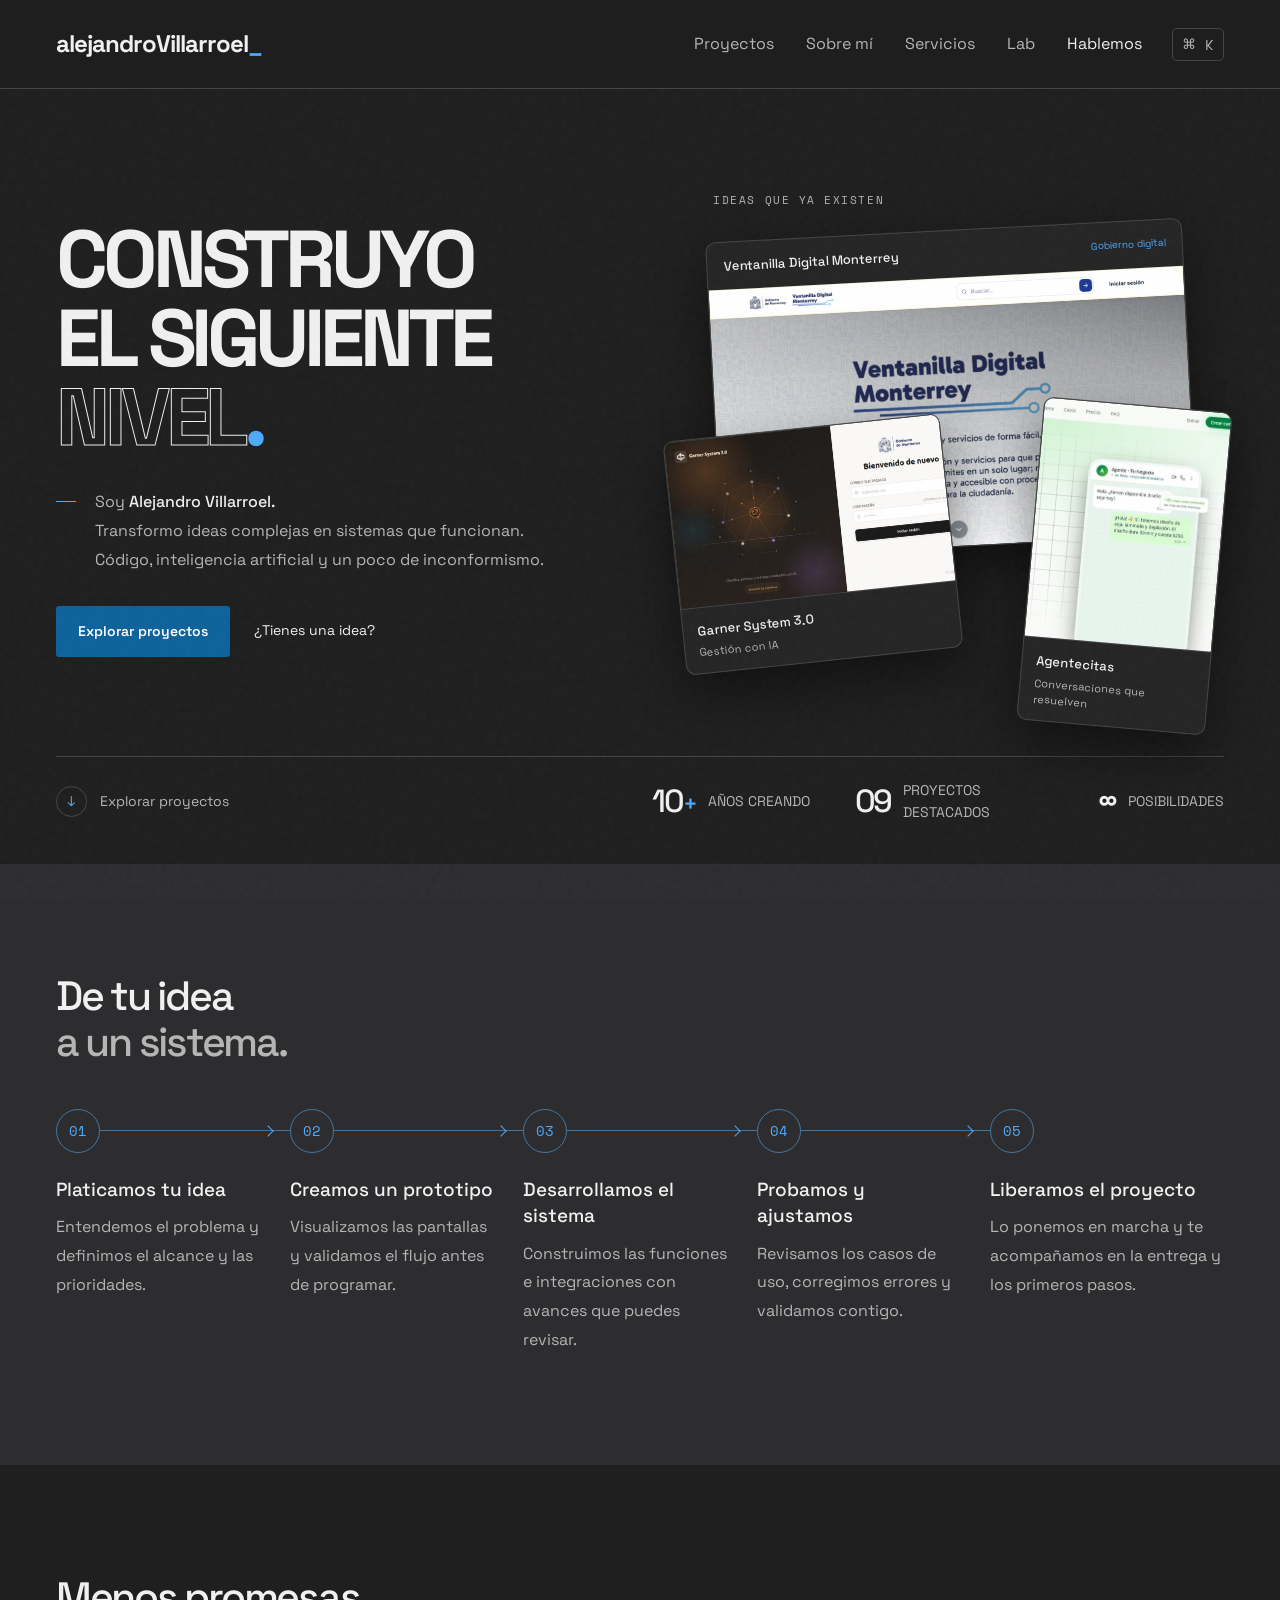
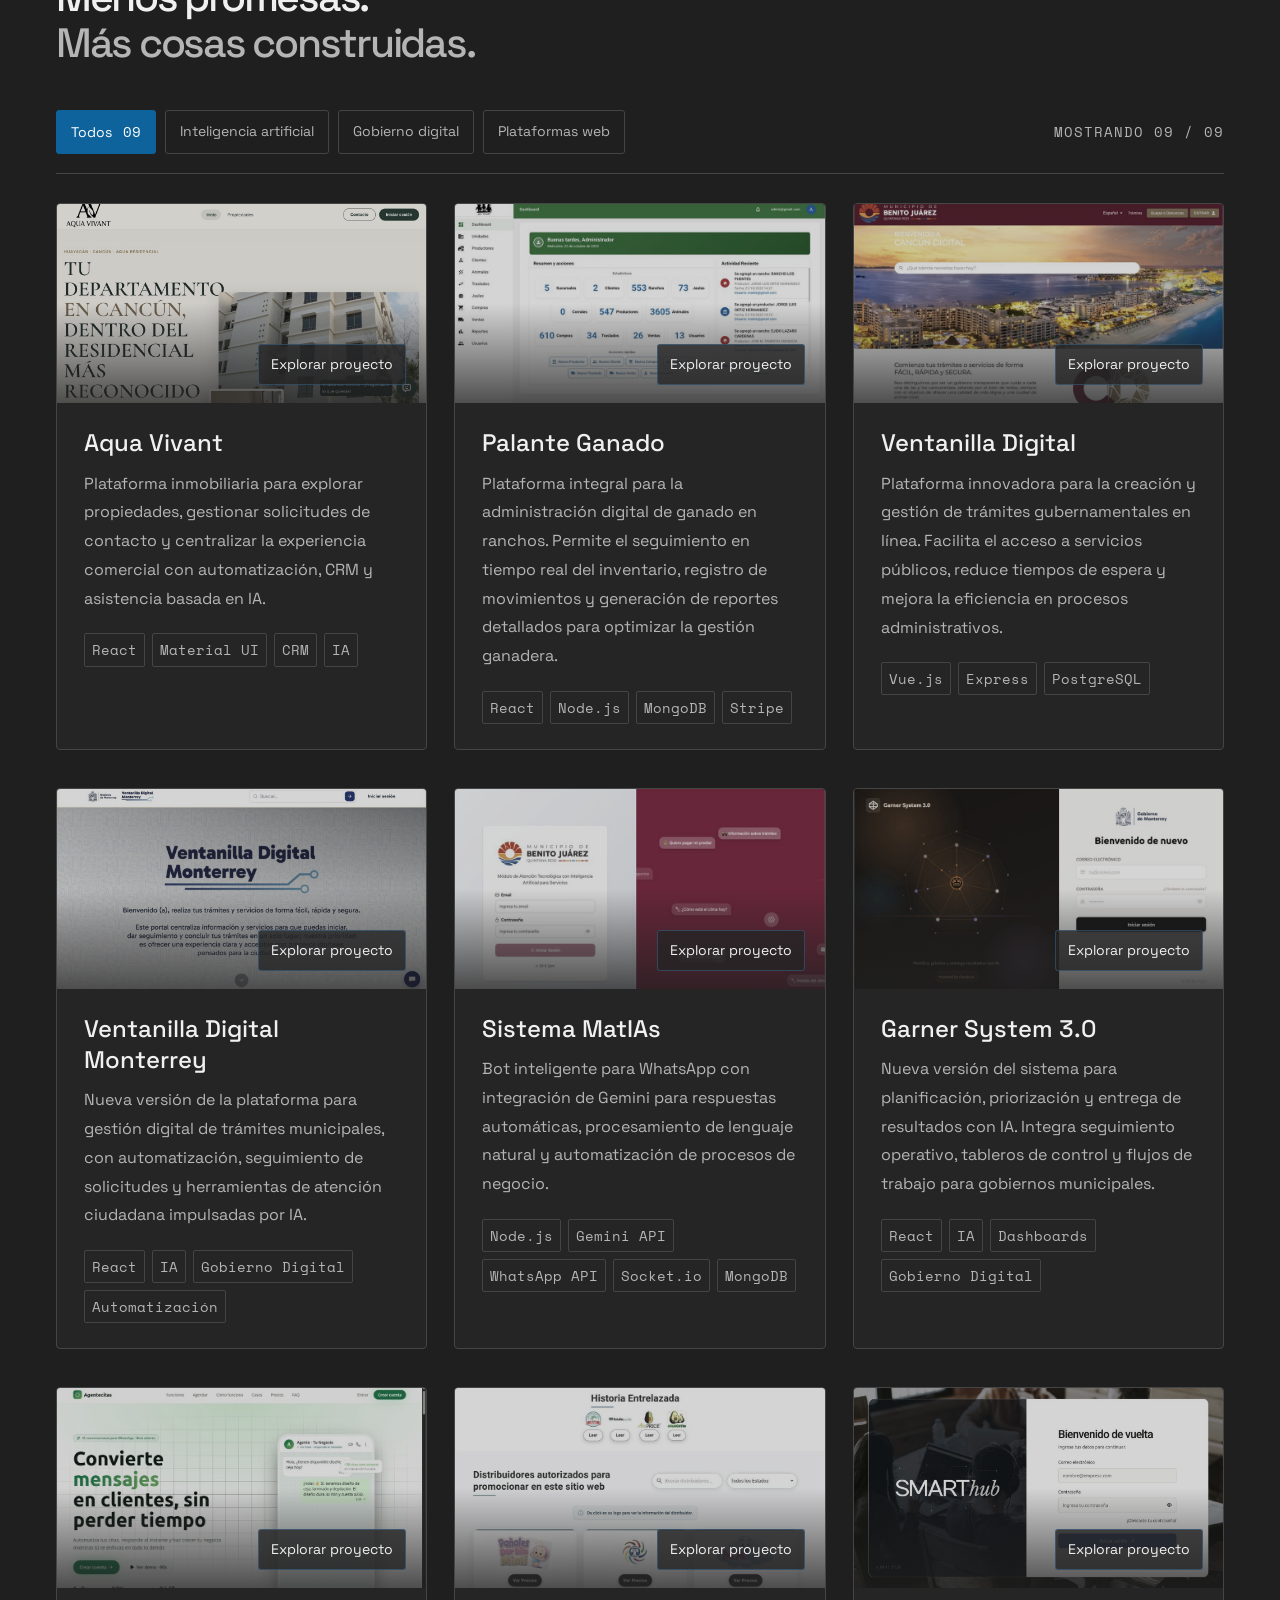
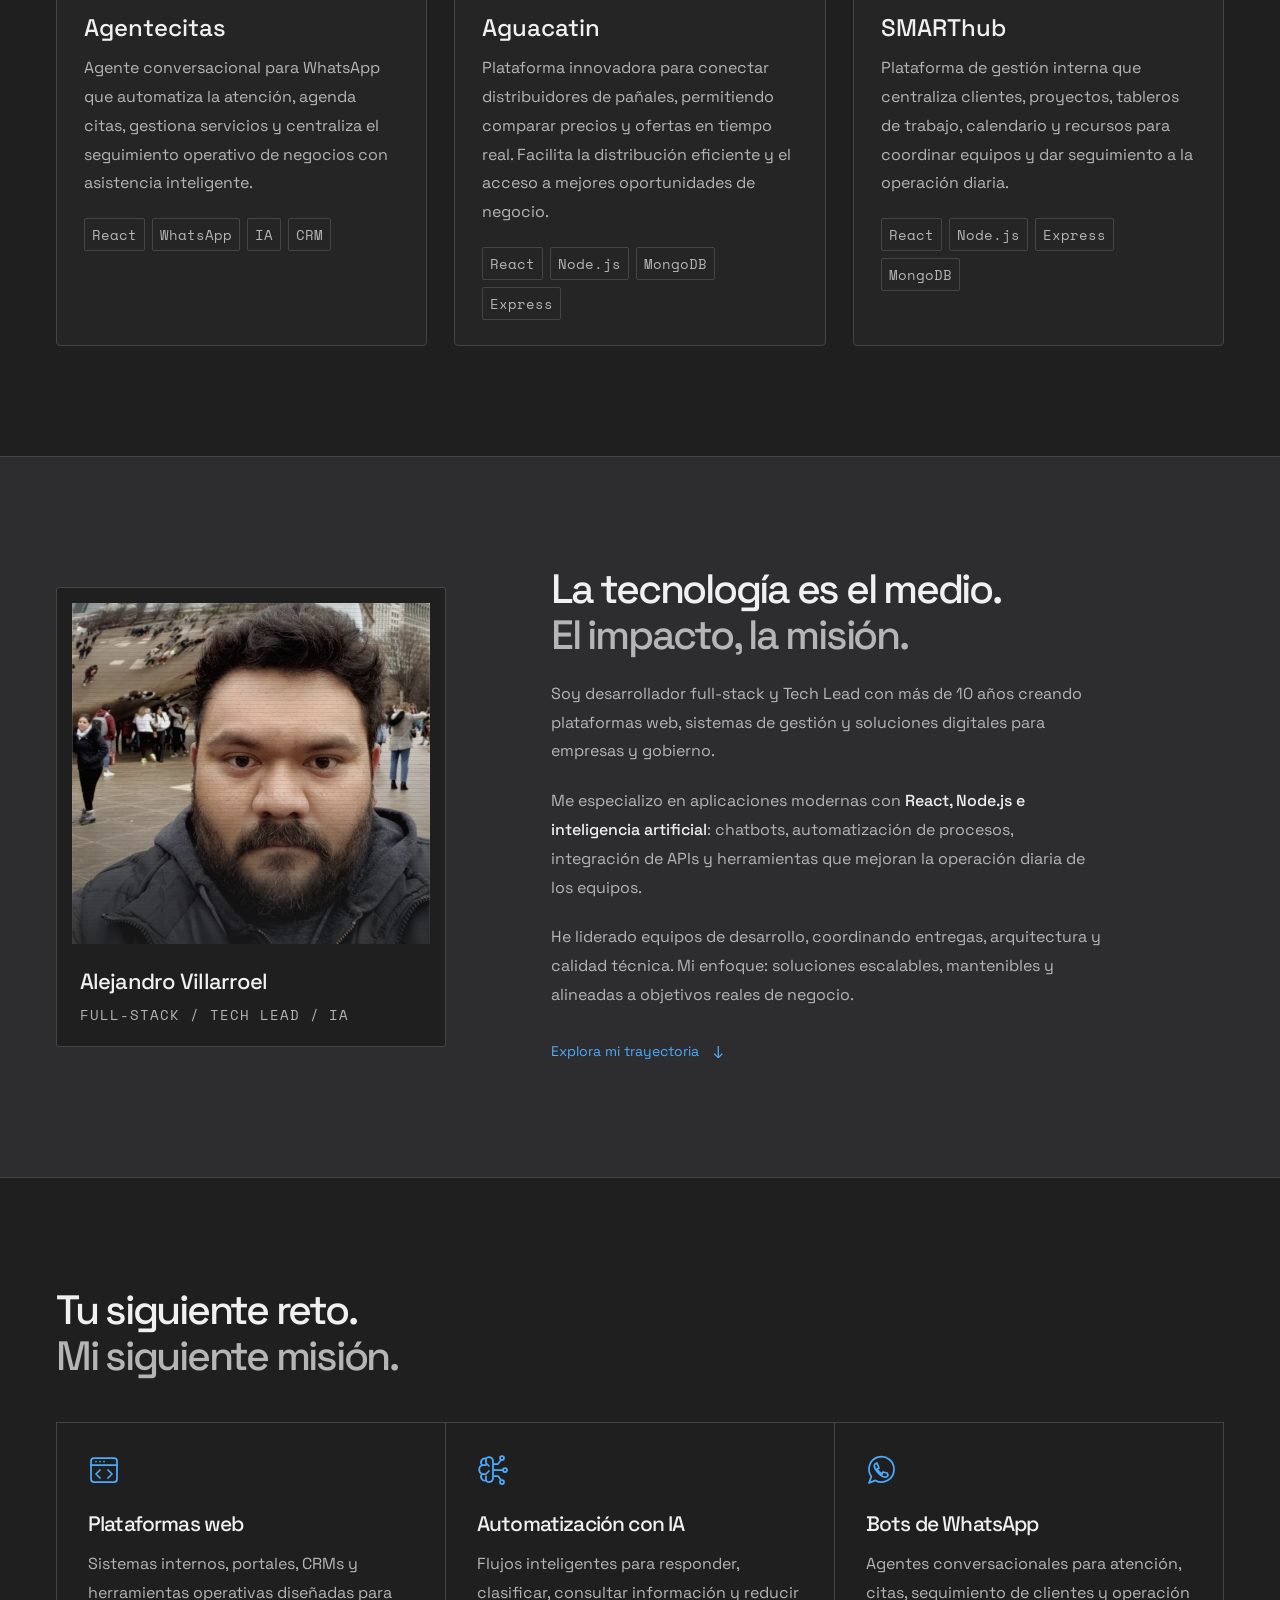
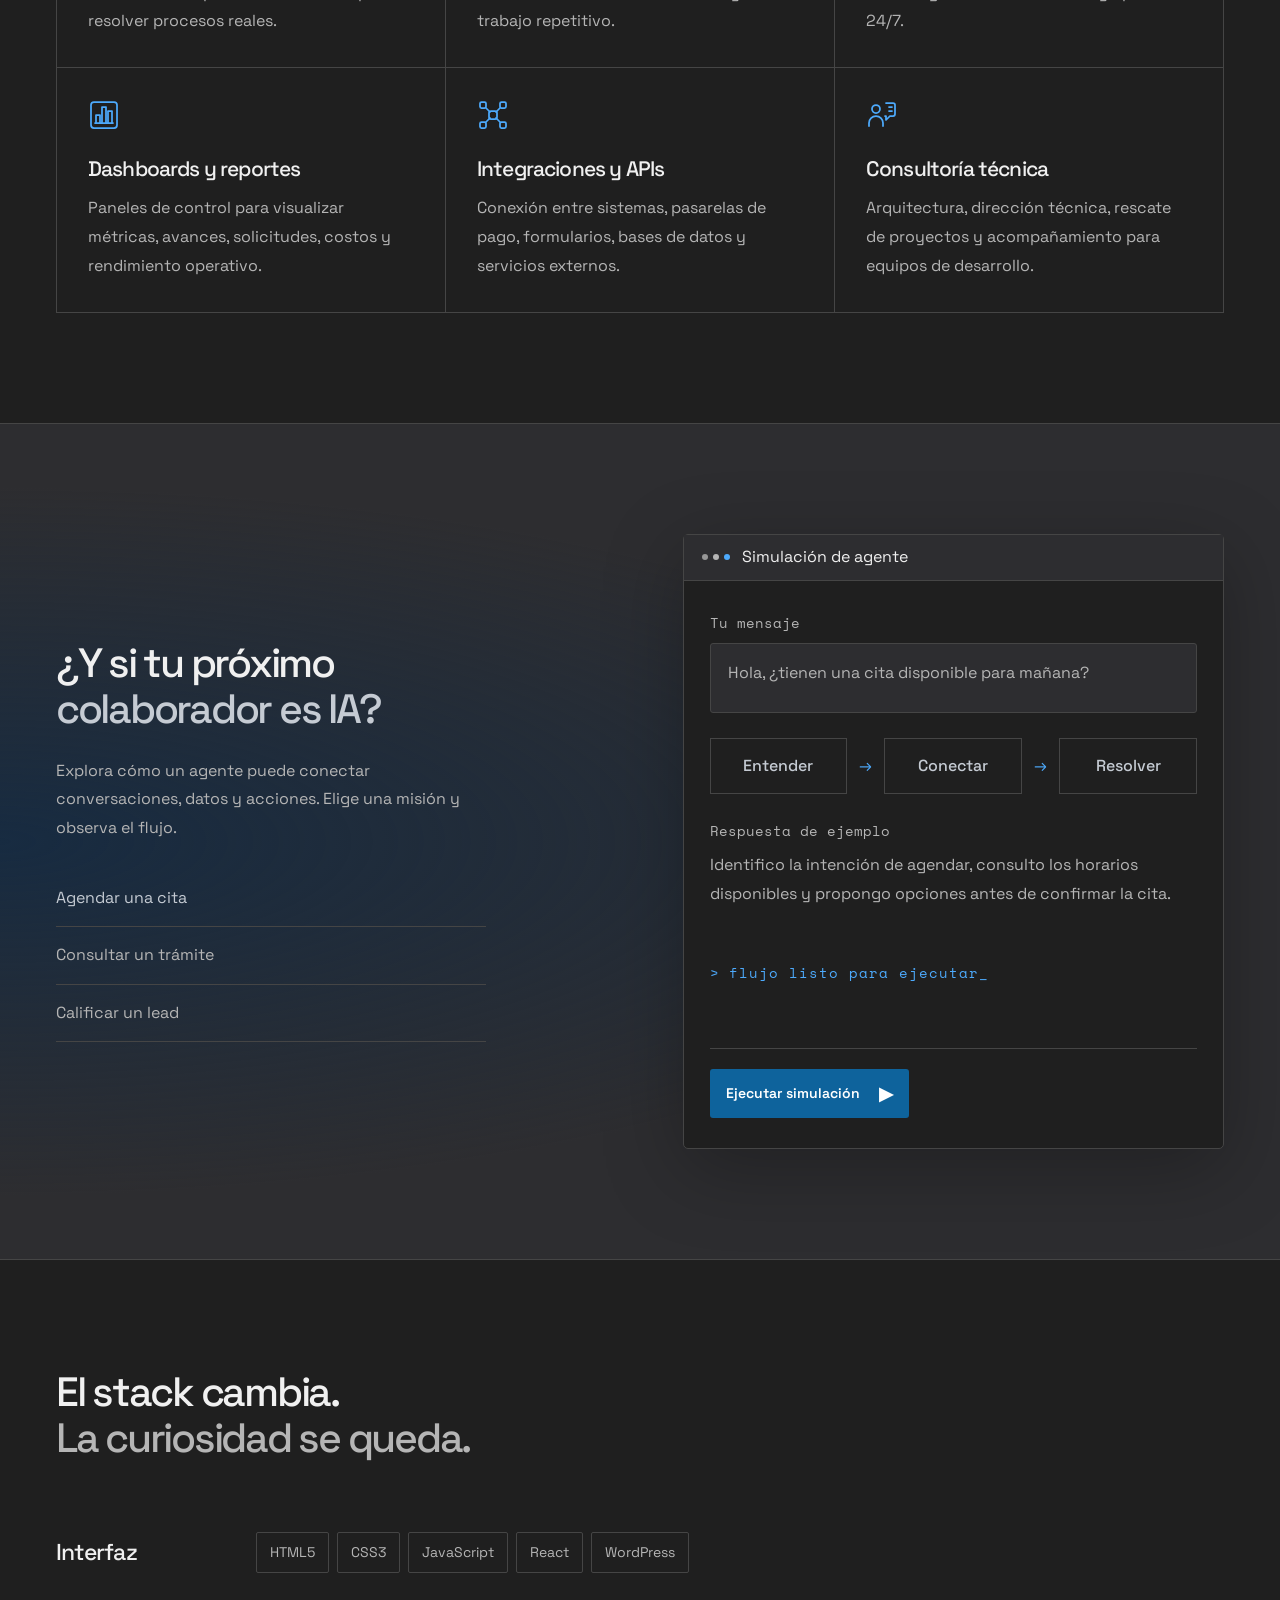
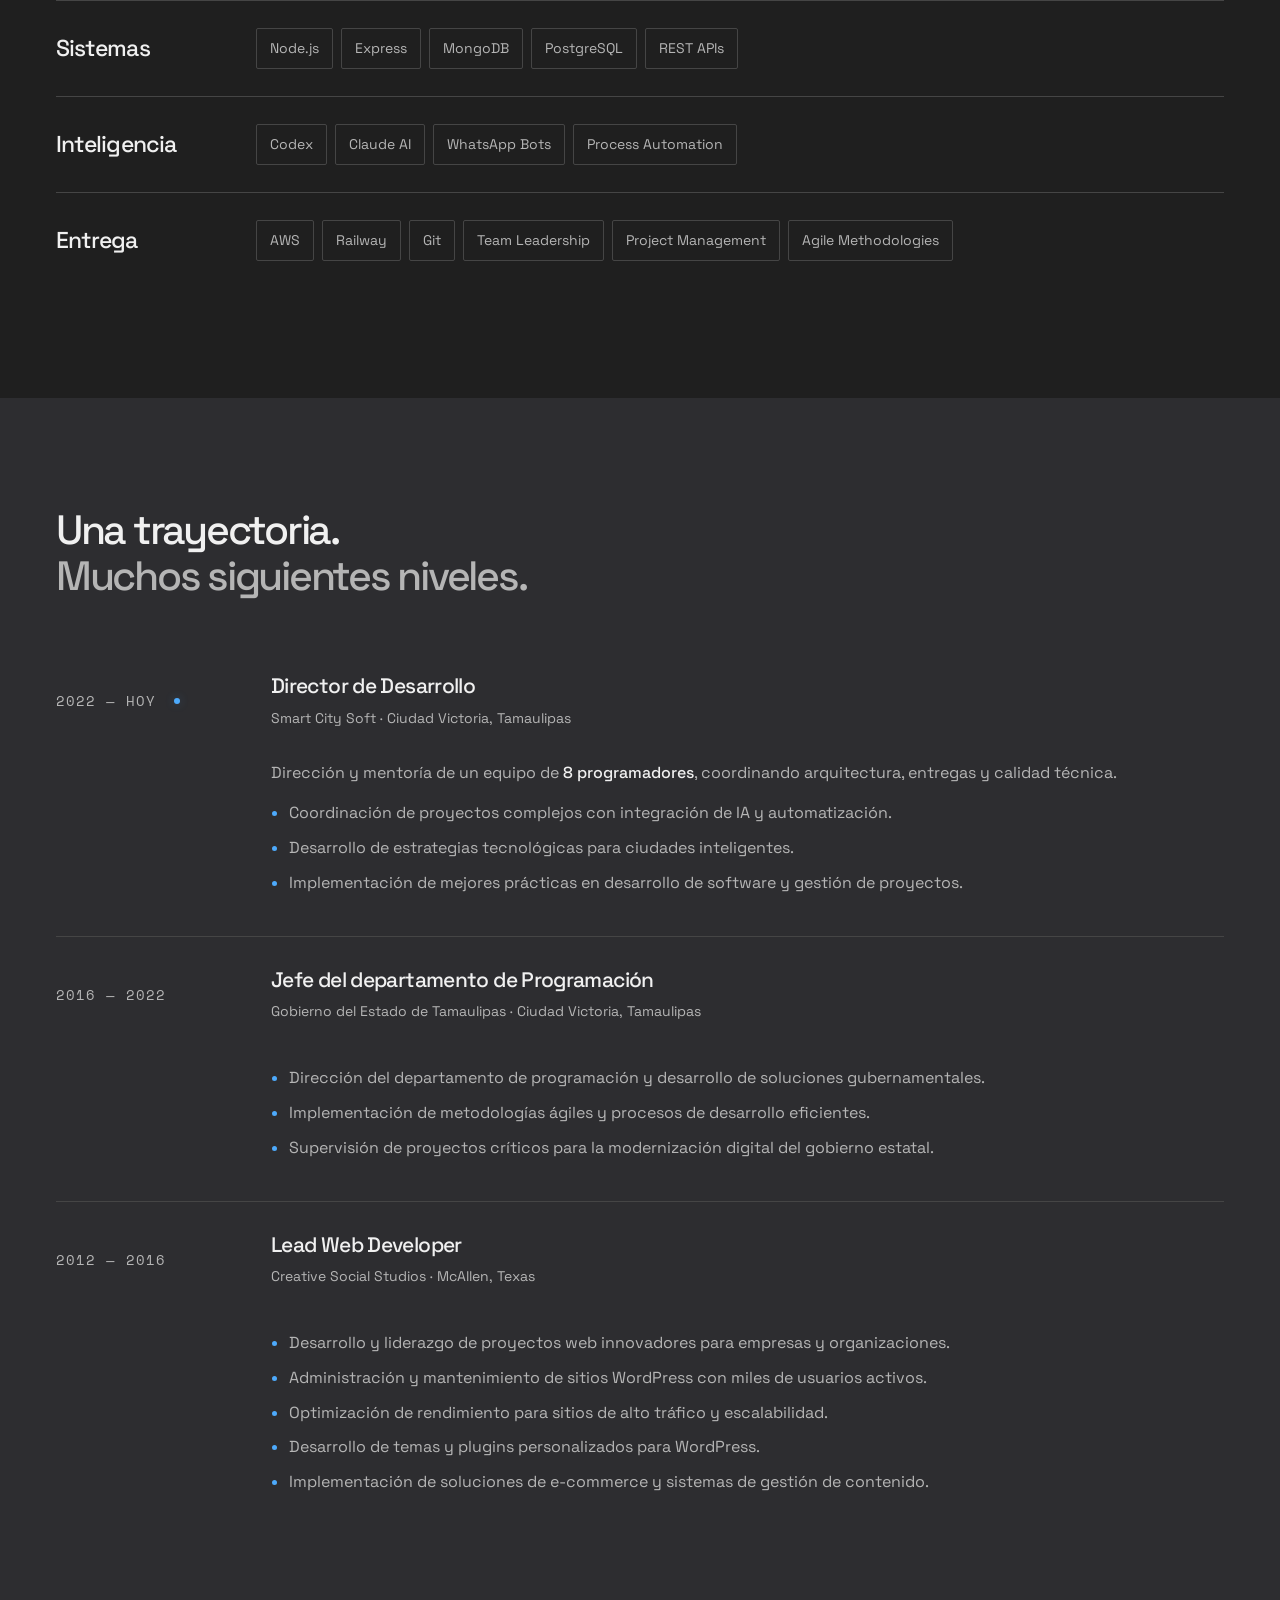
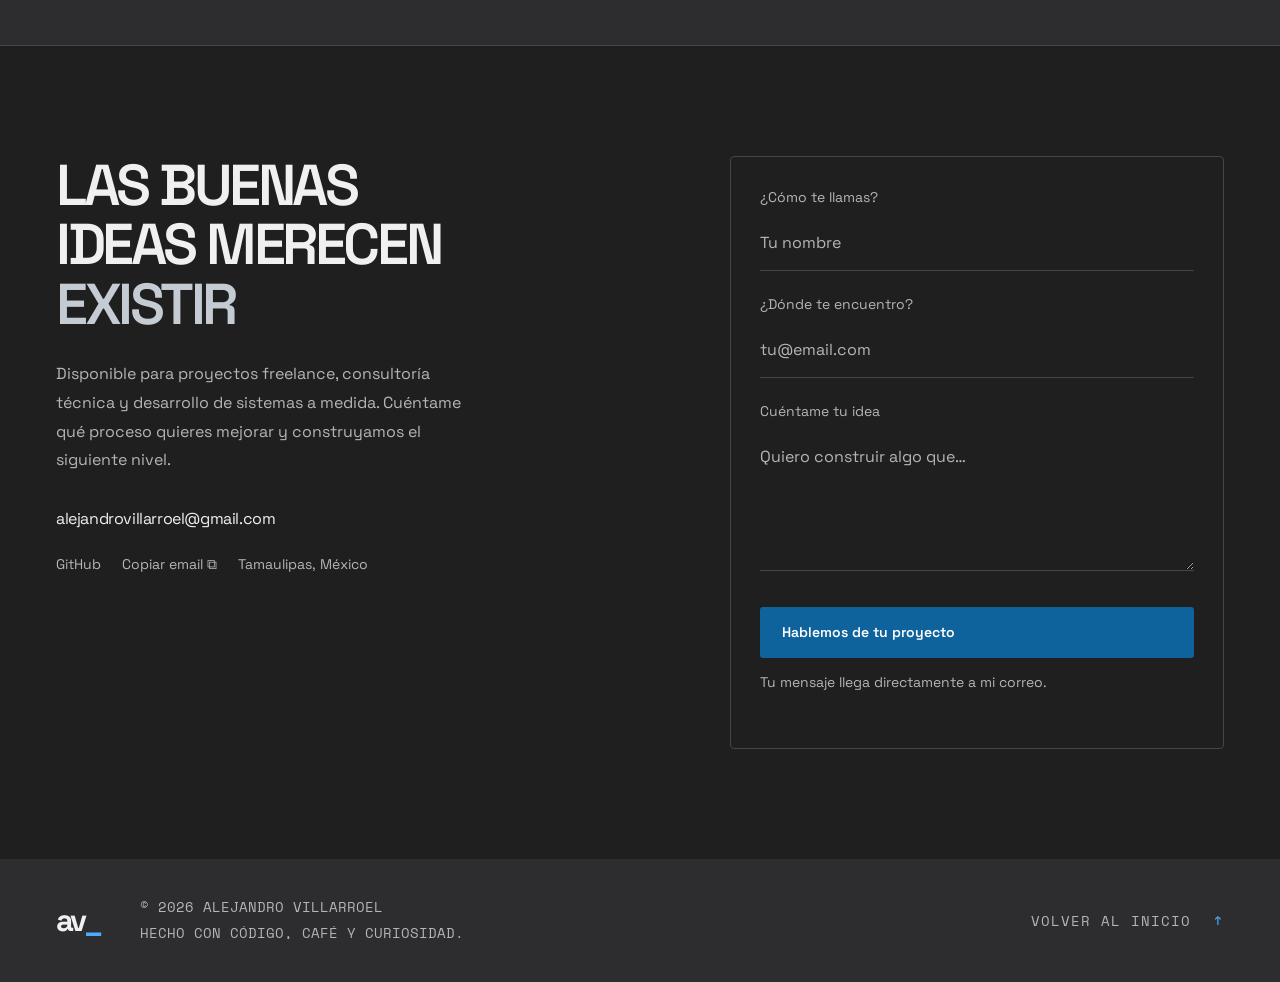
==== commit 833ae105: "Add SMARThub and three-column project grid" ====
--- a/index.html
+++ b/index.html
@@ -42,7 +42,7 @@
 </button>
 </div>
 </div>
-<div class="hero-bottom"><a class="scroll-hint mono" href="#projects"><span class="scroll-circle" aria-hidden="true">↓</span> Explorar proyectos</a><div class="hero-stats"><div><strong>10<span>+</span></strong><span>AÑOS CREANDO</span></div><div><strong>08</strong><span>PROYECTOS DESTACADOS</span></div><div><strong>∞</strong><span>POSIBILIDADES</span></div></div></div>
+<div class="hero-bottom"><a class="scroll-hint mono" href="#projects"><span class="scroll-circle" aria-hidden="true">↓</span> Explorar proyectos</a><div class="hero-stats"><div><strong>10<span>+</span></strong><span>AÑOS CREANDO</span></div><div><strong>09</strong><span>PROYECTOS DESTACADOS</span></div><div><strong>∞</strong><span>POSIBILIDADES</span></div></div></div>
 </div></section>
 
 <section id="process" class="section project-process" aria-labelledby="process-title"><div class="container">
@@ -57,7 +57,7 @@
 </div></section>
 
 <section id="projects" class="section projects"><div class="container"><div class="section-heading"><div><h2>Menos promesas.<br><span class="muted">Más cosas construidas.</span></h2></div></div>
-<div class="project-toolbar"><div class="filters" role="group" aria-label="Filtrar proyectos"><button class="active" data-filter="all" aria-pressed="true">Todos <span>08</span></button><button data-filter="ai" aria-pressed="false">Inteligencia artificial</button><button data-filter="government" aria-pressed="false">Gobierno digital</button><button data-filter="web" aria-pressed="false">Plataformas web</button></div><p class="mono project-count" aria-live="polite">MOSTRANDO 08 / 08</p></div>
+<div class="project-toolbar"><div class="filters" role="group" aria-label="Filtrar proyectos"><button class="active" data-filter="all" aria-pressed="true">Todos <span>09</span></button><button data-filter="ai" aria-pressed="false">Inteligencia artificial</button><button data-filter="government" aria-pressed="false">Gobierno digital</button><button data-filter="web" aria-pressed="false">Plataformas web</button></div><p class="mono project-count" aria-live="polite">MOSTRANDO 09 / 09</p></div>
 <div class="projects-grid"><article class="project-card" data-category="web ai" data-project="0">
     <button class="project-preview" data-open-project="0" aria-label="Explorar Aqua Vivant"><img src="assets/aqua-vivant-card.jpg" alt="Vista de Aqua Vivant" width="1280" height="720" loading="lazy" decoding="async"><span class="preview-shade"></span><span class="preview-action">Explorar proyecto</span></button>
     <div class="project-info"><h3><button data-open-project="0">Aqua Vivant</button></h3><p>Plataforma inmobiliaria para explorar propiedades, gestionar solicitudes de contacto y centralizar la experiencia comercial con automatización, CRM y asistencia basada en IA.</p><div class="project-tech"><span>React</span><span>Material UI</span><span>CRM</span><span>IA</span></div></div></article>
@@ -81,7 +81,10 @@
     <div class="project-info"><h3><button data-open-project="6">Agentecitas</button></h3><p>Agente conversacional para WhatsApp que automatiza la atención, agenda citas, gestiona servicios y centraliza el seguimiento operativo de negocios con asistencia inteligente.</p><div class="project-tech"><span>React</span><span>WhatsApp</span><span>IA</span><span>CRM</span></div></div></article>
 <article class="project-card" data-category="web" data-project="7">
     <button class="project-preview" data-open-project="7" aria-label="Explorar Aguacatin"><img src="assets/aguacatin-card.jpg" alt="Vista de Aguacatin" width="900" height="500" loading="lazy" decoding="async"><span class="preview-shade"></span><span class="preview-action">Explorar proyecto</span></button>
-    <div class="project-info"><h3><button data-open-project="7">Aguacatin</button></h3><p>Plataforma innovadora para conectar distribuidores de pañales, permitiendo comparar precios y ofertas en tiempo real. Facilita la distribución eficiente y el acceso a mejores oportunidades de negocio.</p><div class="project-tech"><span>React</span><span>Node.js</span><span>MongoDB</span><span>Express</span></div></div></article></div></div></section>
+    <div class="project-info"><h3><button data-open-project="7">Aguacatin</button></h3><p>Plataforma innovadora para conectar distribuidores de pañales, permitiendo comparar precios y ofertas en tiempo real. Facilita la distribución eficiente y el acceso a mejores oportunidades de negocio.</p><div class="project-tech"><span>React</span><span>Node.js</span><span>MongoDB</span><span>Express</span></div></div></article>
+<article class="project-card" data-category="web" data-project="8">
+    <button class="project-preview" data-open-project="8" aria-label="Explorar SMARThub"><img src="assets/smarthub-card.jpg" alt="Pantalla de acceso de SMARThub" width="1280" height="720" loading="lazy" decoding="async"><span class="preview-shade"></span><span class="preview-action">Explorar proyecto</span></button>
+    <div class="project-info"><h3><button data-open-project="8">SMARThub</button></h3><p>Plataforma de gestión interna que centraliza clientes, proyectos, tableros de trabajo, calendario y recursos para coordinar equipos y dar seguimiento a la operación diaria.</p><div class="project-tech"><span>React</span><span>Node.js</span><span>Express</span><span>MongoDB</span></div></div></article></div></div></section>
 <section id="about" class="section about"><div class="container about-grid"><div class="player-card"><div class="portrait-wrap"><img src="assets/foto2-hero.jpg" alt="Alejandro Villarroel" width="600" height="600" loading="lazy" decoding="async"><span class="portrait-grid" aria-hidden="true"></span></div><div class="player-info"><h3>Alejandro Villarroel</h3><p class="mono">FULL-STACK / TECH LEAD / IA</p></div></div>
 <div class="about-copy"><h2>La tecnología es el medio.<br><span class="muted">El impacto, la misión.</span></h2><p>Soy desarrollador full-stack y Tech Lead con más de 10 años creando plataformas web, sistemas de gestión y soluciones digitales para empresas y gobierno.</p><p>Me especializo en aplicaciones modernas con <strong>React, Node.js e inteligencia artificial</strong>: chatbots, automatización de procesos, integración de APIs y herramientas que mejoran la operación diaria de los equipos.</p><p>He liderado equipos de desarrollo, coordinando entregas, arquitectura y calidad técnica. Mi enfoque: soluciones escalables, mantenibles y alineadas a objetivos reales de negocio.</p><a class="text-link" href="#experience">Explora mi trayectoria <span aria-hidden="true">↓</span></a></div></div></section>
 <section id="services" class="section services"><div class="container"><div class="section-heading"><div><h2>Tu siguiente reto.<br><span class="muted">Mi siguiente misión.</span></h2></div></div><div class="services-grid"><article class="service-card" data-service="Plataformas web"><div class="service-top"><svg class="service-symbol" viewBox="0 0 32 32" fill="none" stroke="currentColor" stroke-width="1.75" stroke-linecap="round" stroke-linejoin="round" aria-hidden="true" focusable="false"><rect x="3" y="4" width="26" height="24" rx="3"/><path d="M3 11h26M8 7.5h.01M12 7.5h.01M16 7.5h.01M12 16l-4 4 4 4M20 16l4 4-4 4"/></svg></div><h3>Plataformas web</h3><p>Sistemas internos, portales, CRMs y herramientas operativas diseñadas para resolver procesos reales.</p></article><article class="service-card" data-service="Automatización con IA"><div class="service-top"><svg class="service-symbol" viewBox="0 0 32 32" fill="none" stroke="currentColor" stroke-width="1.75" stroke-linecap="round" stroke-linejoin="round" aria-hidden="true" focusable="false"><path d="M16 7a4 4 0 0 0-7-2.5A4 4 0 0 0 5 11a5 5 0 0 0 0 9 4 4 0 0 0 4 6.5A4 4 0 0 0 16 25V7ZM9 4.5V9l3 3M5 11h4M5 20h4l3-3M9 26.5V22M16 10h5l3-4M16 16h10M16 22h5l3 4"/><circle cx="25" cy="4" r="2"/><circle cx="28" cy="16" r="2"/><circle cx="25" cy="28" r="2"/></svg></div><h3>Automatización con IA</h3><p>Flujos inteligentes para responder, clasificar, consultar información y reducir trabajo repetitivo.</p></article><article class="service-card" data-service="Bots de WhatsApp"><div class="service-top"><svg class="service-symbol" viewBox="0 0 32 32" fill="none" stroke="currentColor" stroke-width="1.75" stroke-linecap="round" stroke-linejoin="round" aria-hidden="true" focusable="false"><path d="M28 15.5A12.5 12.5 0 0 1 9.4 26.4L3 29l2.4-6.5A12.5 12.5 0 1 1 28 15.5Z"/><path d="m11 9-2 1c-1 1-1 3 1 6s5 6 8 7c2 .5 4-.5 4-2l-1-2-4-1-1 2c-2-1-4-3-5-5l2-1-2-5Z"/></svg></div><h3>Bots de WhatsApp</h3><p>Agentes conversacionales para atención, citas, seguimiento de clientes y operación 24/7.</p></article><article class="service-card" data-service="Dashboards y reportes"><div class="service-top"><svg class="service-symbol" viewBox="0 0 32 32" fill="none" stroke="currentColor" stroke-width="1.75" stroke-linecap="round" stroke-linejoin="round" aria-hidden="true" focusable="false"><rect x="3" y="3" width="26" height="26" rx="3"/><path d="M8 24V16h4v8M14 24V8h4v16M20 24V12h4v12M7 24h18"/></svg></div><h3>Dashboards y reportes</h3><p>Paneles de control para visualizar métricas, avances, solicitudes, costos y rendimiento operativo.</p></article><article class="service-card" data-service="Integraciones y APIs"><div class="service-top"><svg class="service-symbol" viewBox="0 0 32 32" fill="none" stroke="currentColor" stroke-width="1.75" stroke-linecap="round" stroke-linejoin="round" aria-hidden="true" focusable="false"><rect x="12" y="12" width="8" height="8" rx="2"/><rect x="3" y="3" width="6" height="6" rx="1.5"/><rect x="23" y="3" width="6" height="6" rx="1.5"/><rect x="3" y="23" width="6" height="6" rx="1.5"/><rect x="23" y="23" width="6" height="6" rx="1.5"/><path d="m9 9 4 4m6 0 4-4M9 23l4-4m6 0 4 4"/></svg></div><h3>Integraciones y APIs</h3><p>Conexión entre sistemas, pasarelas de pago, formularios, bases de datos y servicios externos.</p></article><article class="service-card" data-service="Consultoría técnica"><div class="service-top"><svg class="service-symbol" viewBox="0 0 32 32" fill="none" stroke="currentColor" stroke-width="1.75" stroke-linecap="round" stroke-linejoin="round" aria-hidden="true" focusable="false"><circle cx="10" cy="10" r="4"/><path d="M3 27v-3a7 7 0 0 1 14 0v3M20 4h7a2 2 0 0 1 2 2v9a2 2 0 0 1-2 2h-3l-4 4v-4h-1M23 8h3M23 12h3"/></svg></div><h3>Consultoría técnica</h3><p>Arquitectura, dirección técnica, rescate de proyectos y acompañamiento para equipos de desarrollo.</p></article></div></div></section>
--- a/styles.css
+++ b/styles.css
@@ -782,7 +782,7 @@
 
 .projects-grid {
     display:grid;
-    grid-template-columns:repeat(2,minmax(0,1fr));
+    grid-template-columns:repeat(3,minmax(0,1fr));
     gap:38px 27px
 }
 
@@ -1567,6 +1567,7 @@
 
 .project-dialog img {
     width:100%;
+    height:auto;
     aspect-ratio:1.85;
     object-fit:cover
 }
@@ -1724,6 +1725,9 @@
 @media(max-width:1150px) {
     .container {
         width:calc(100% - 72px)
+    }
+    .projects-grid {
+        grid-template-columns:repeat(2,minmax(0,1fr))
     }
     .nav-menu {
         gap:23px
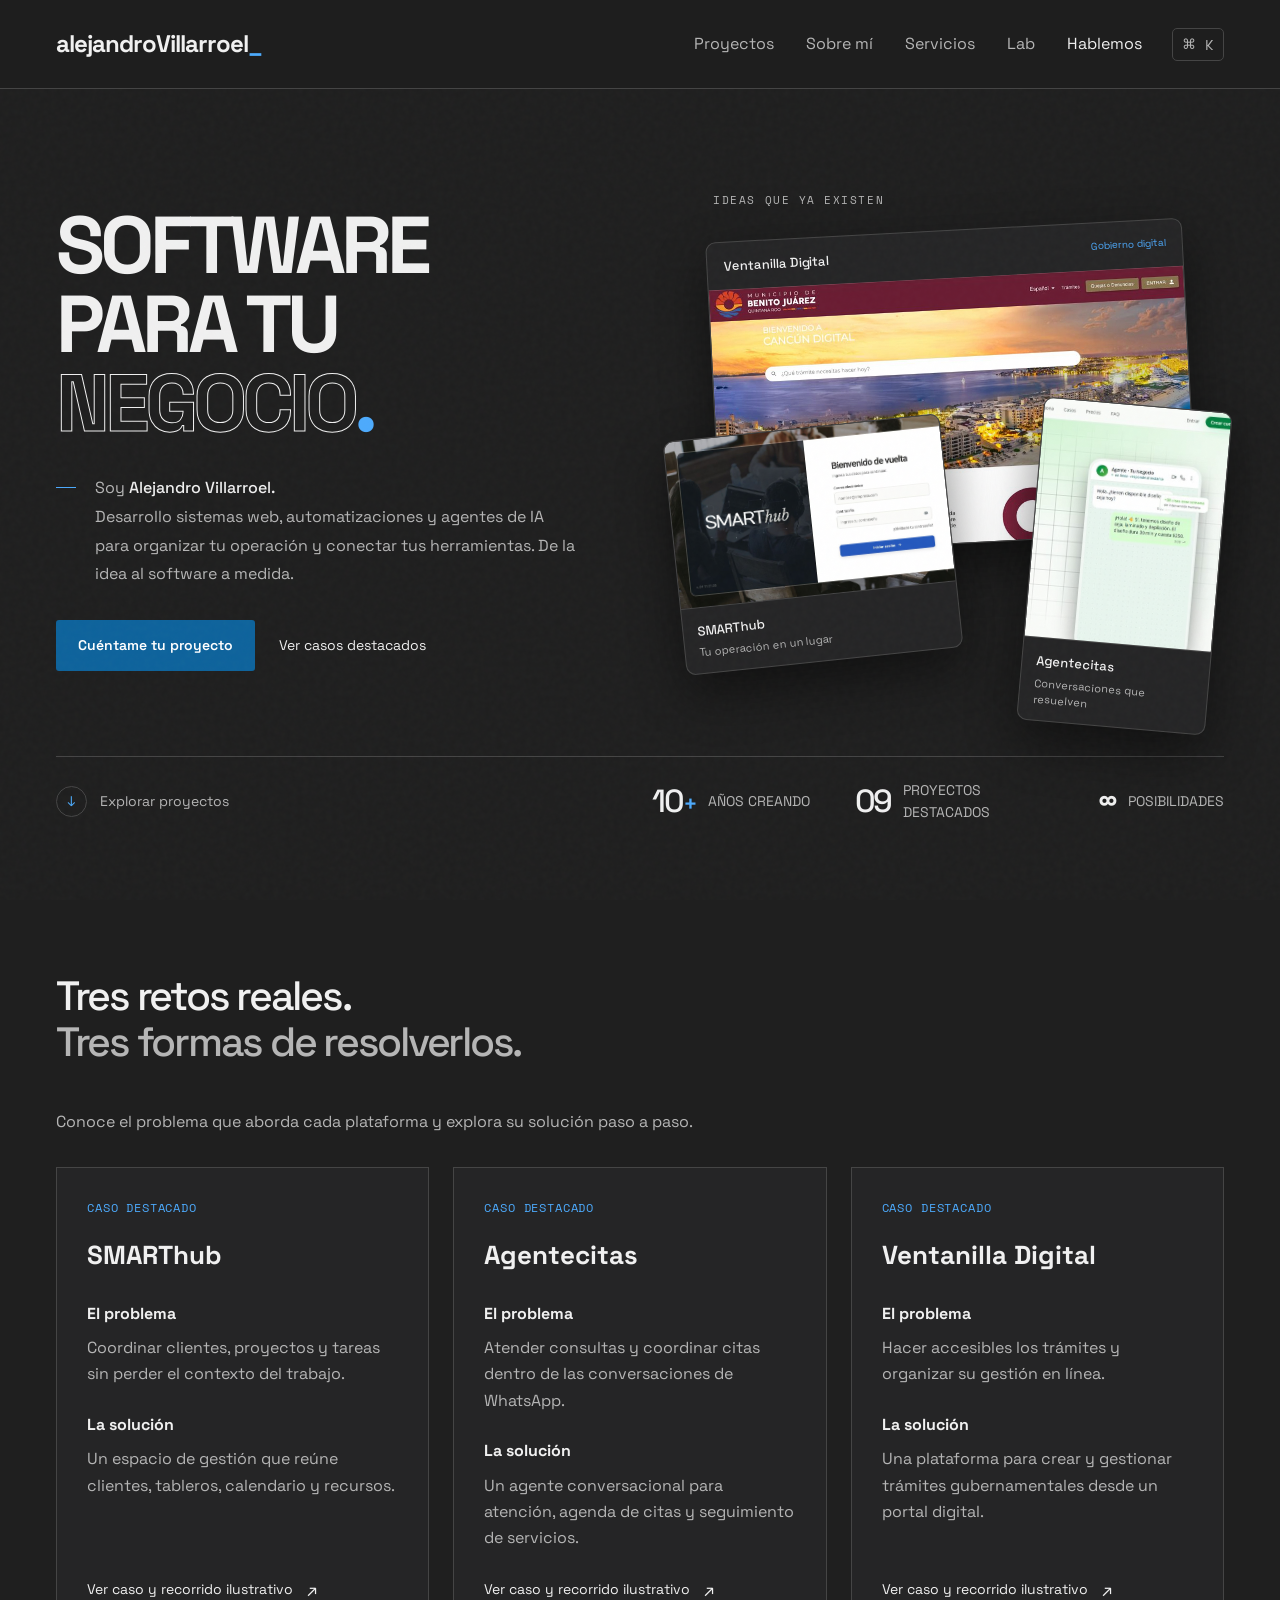
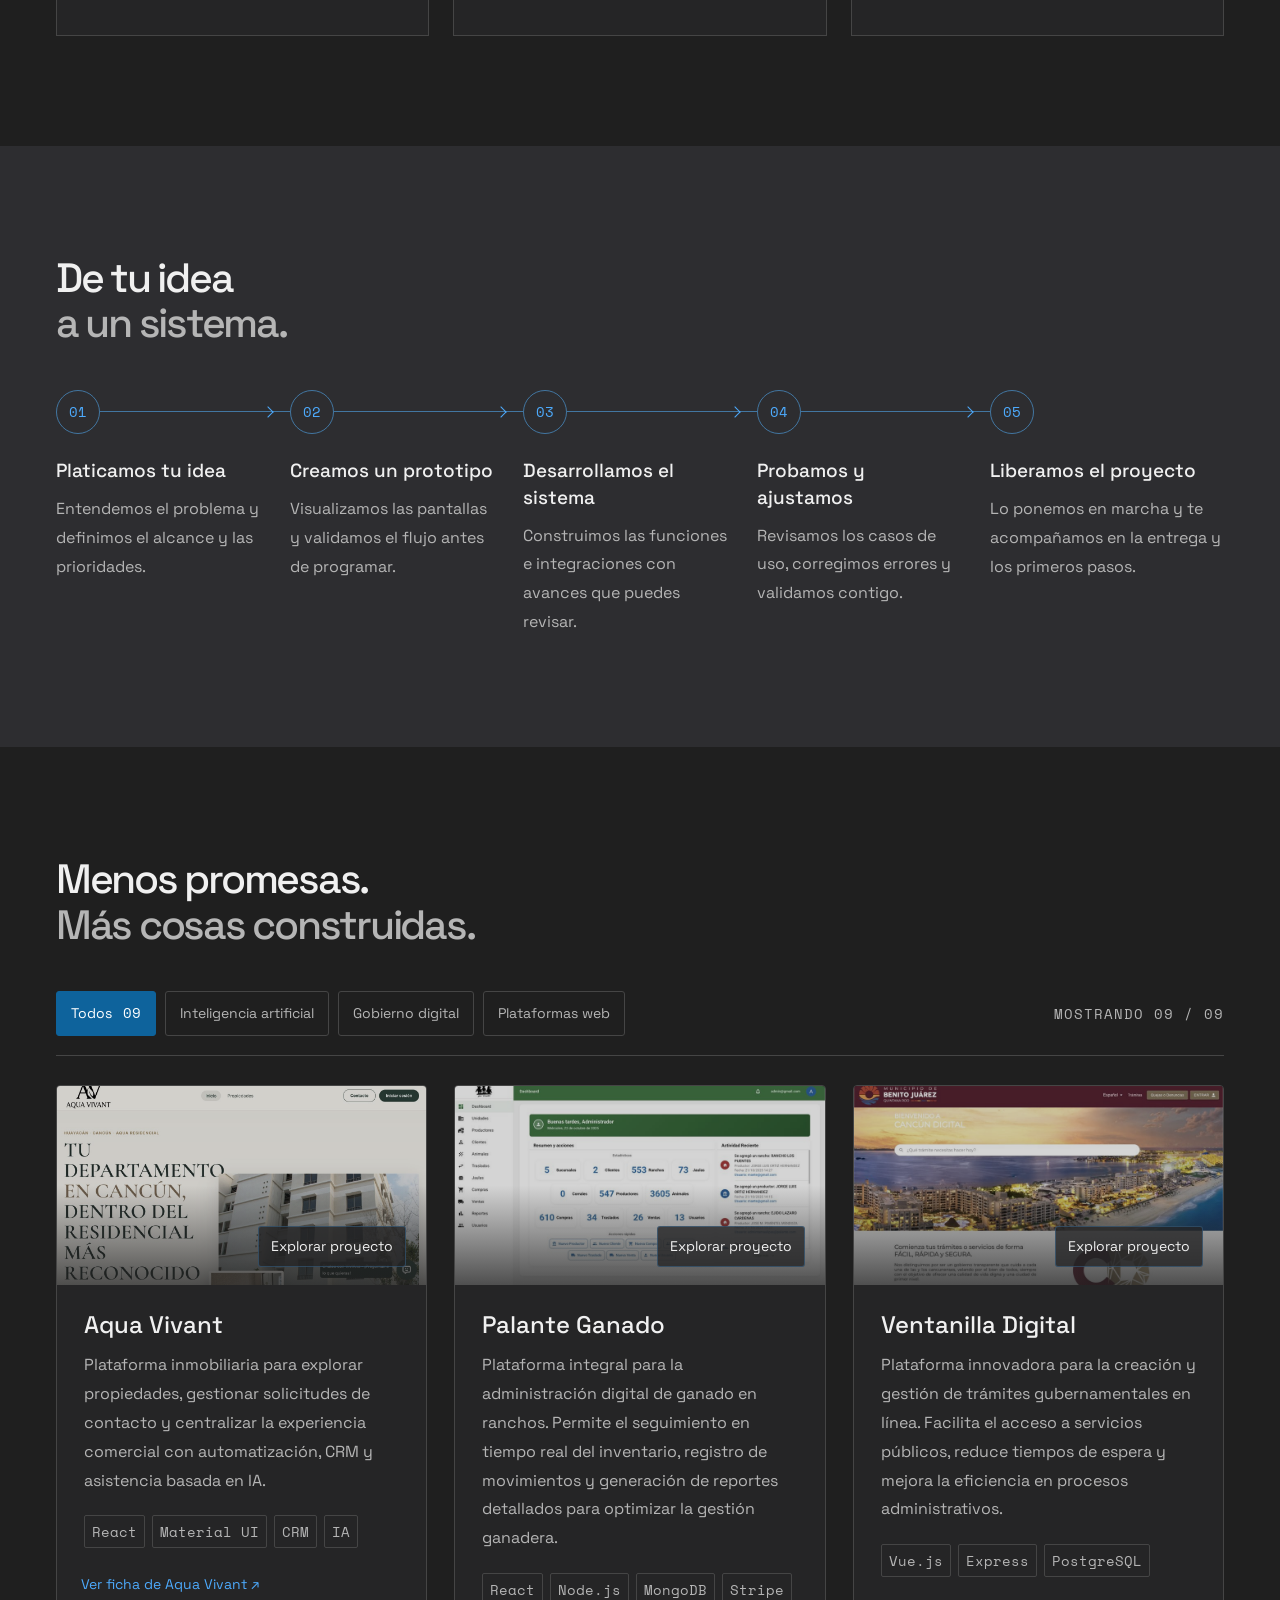
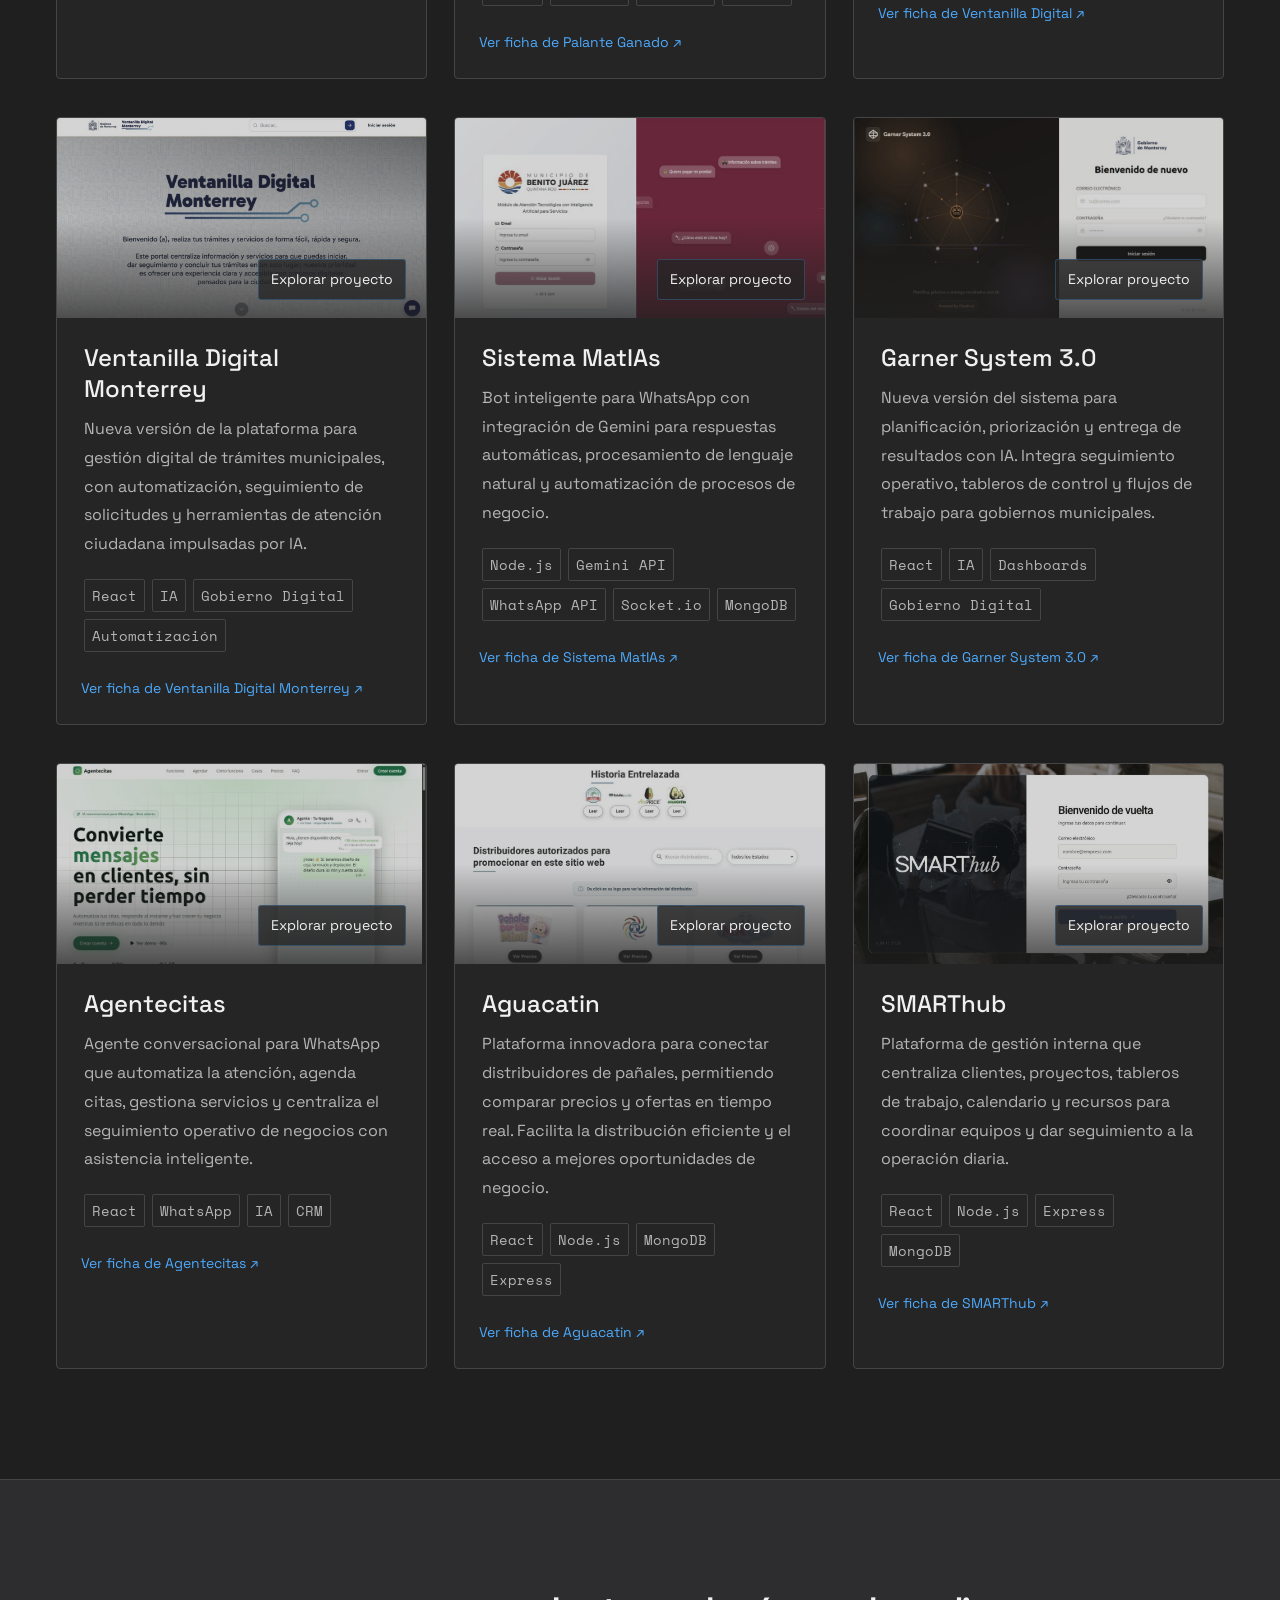
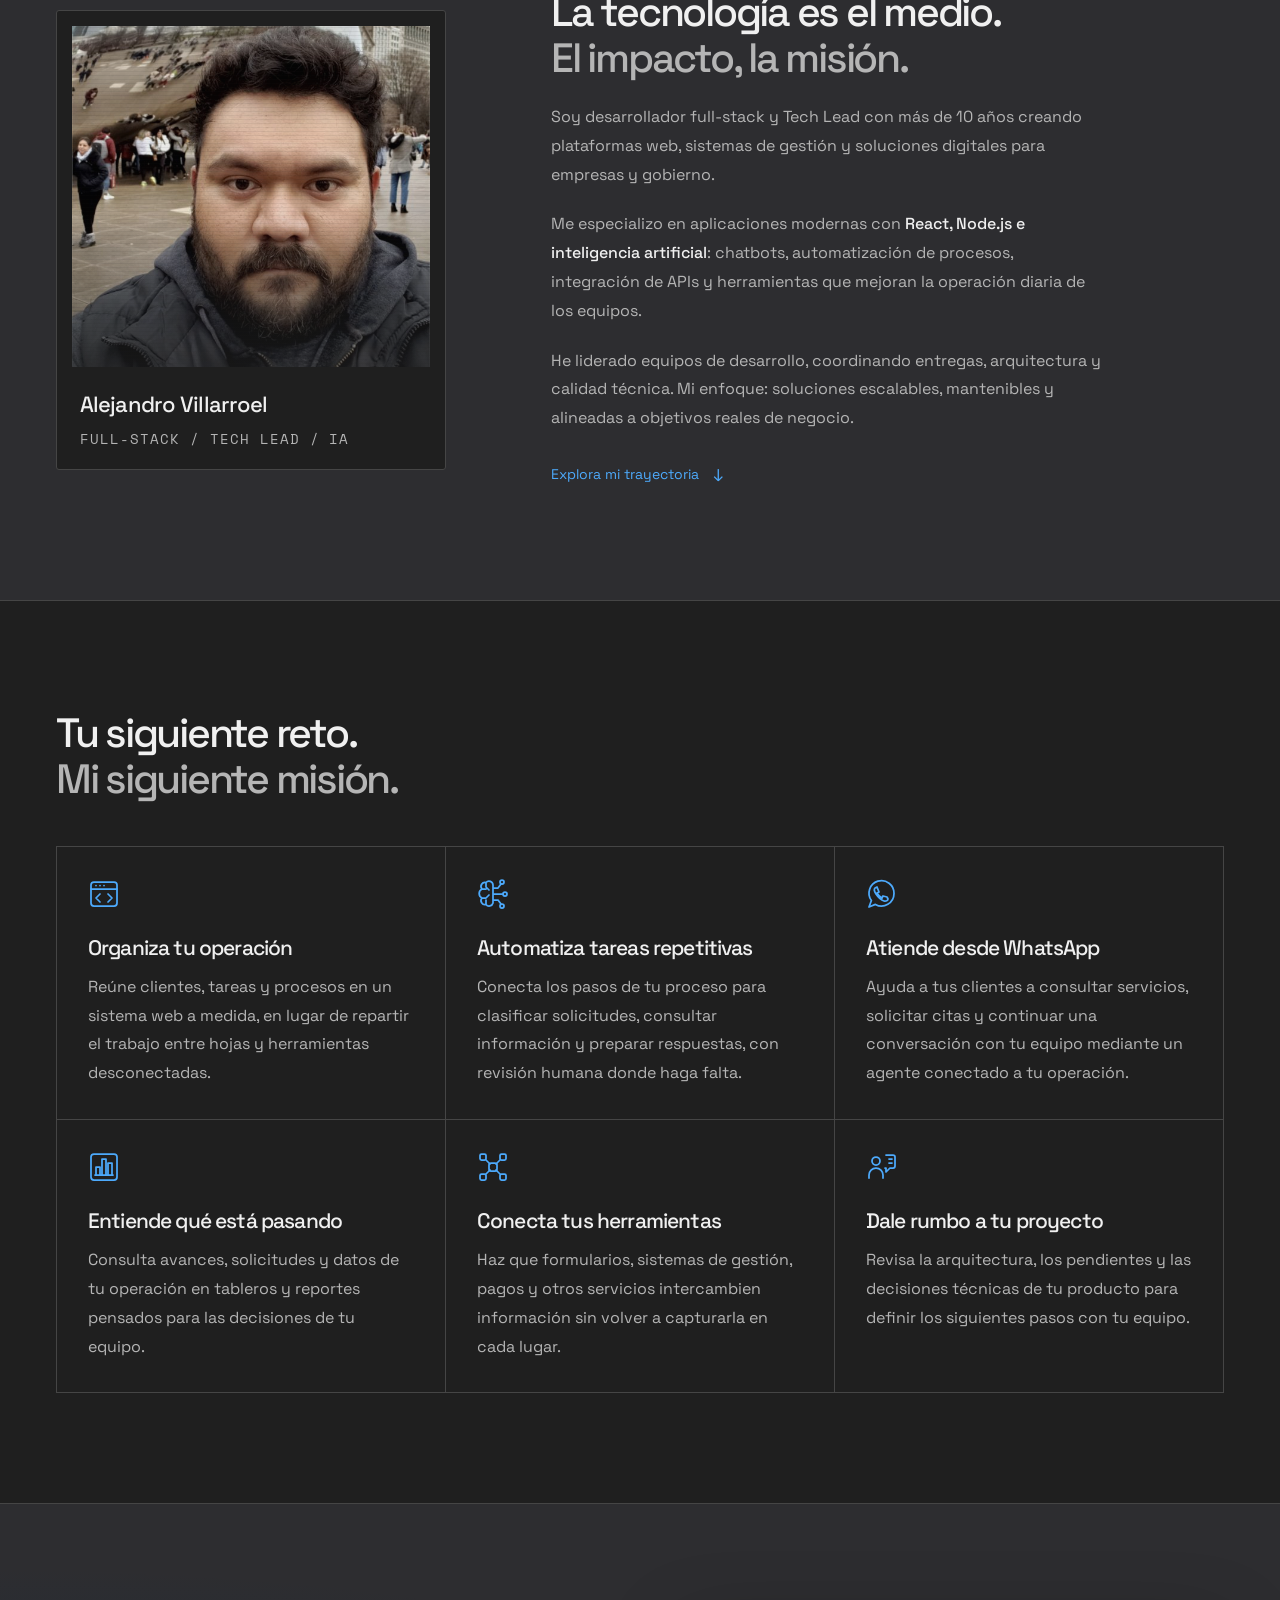
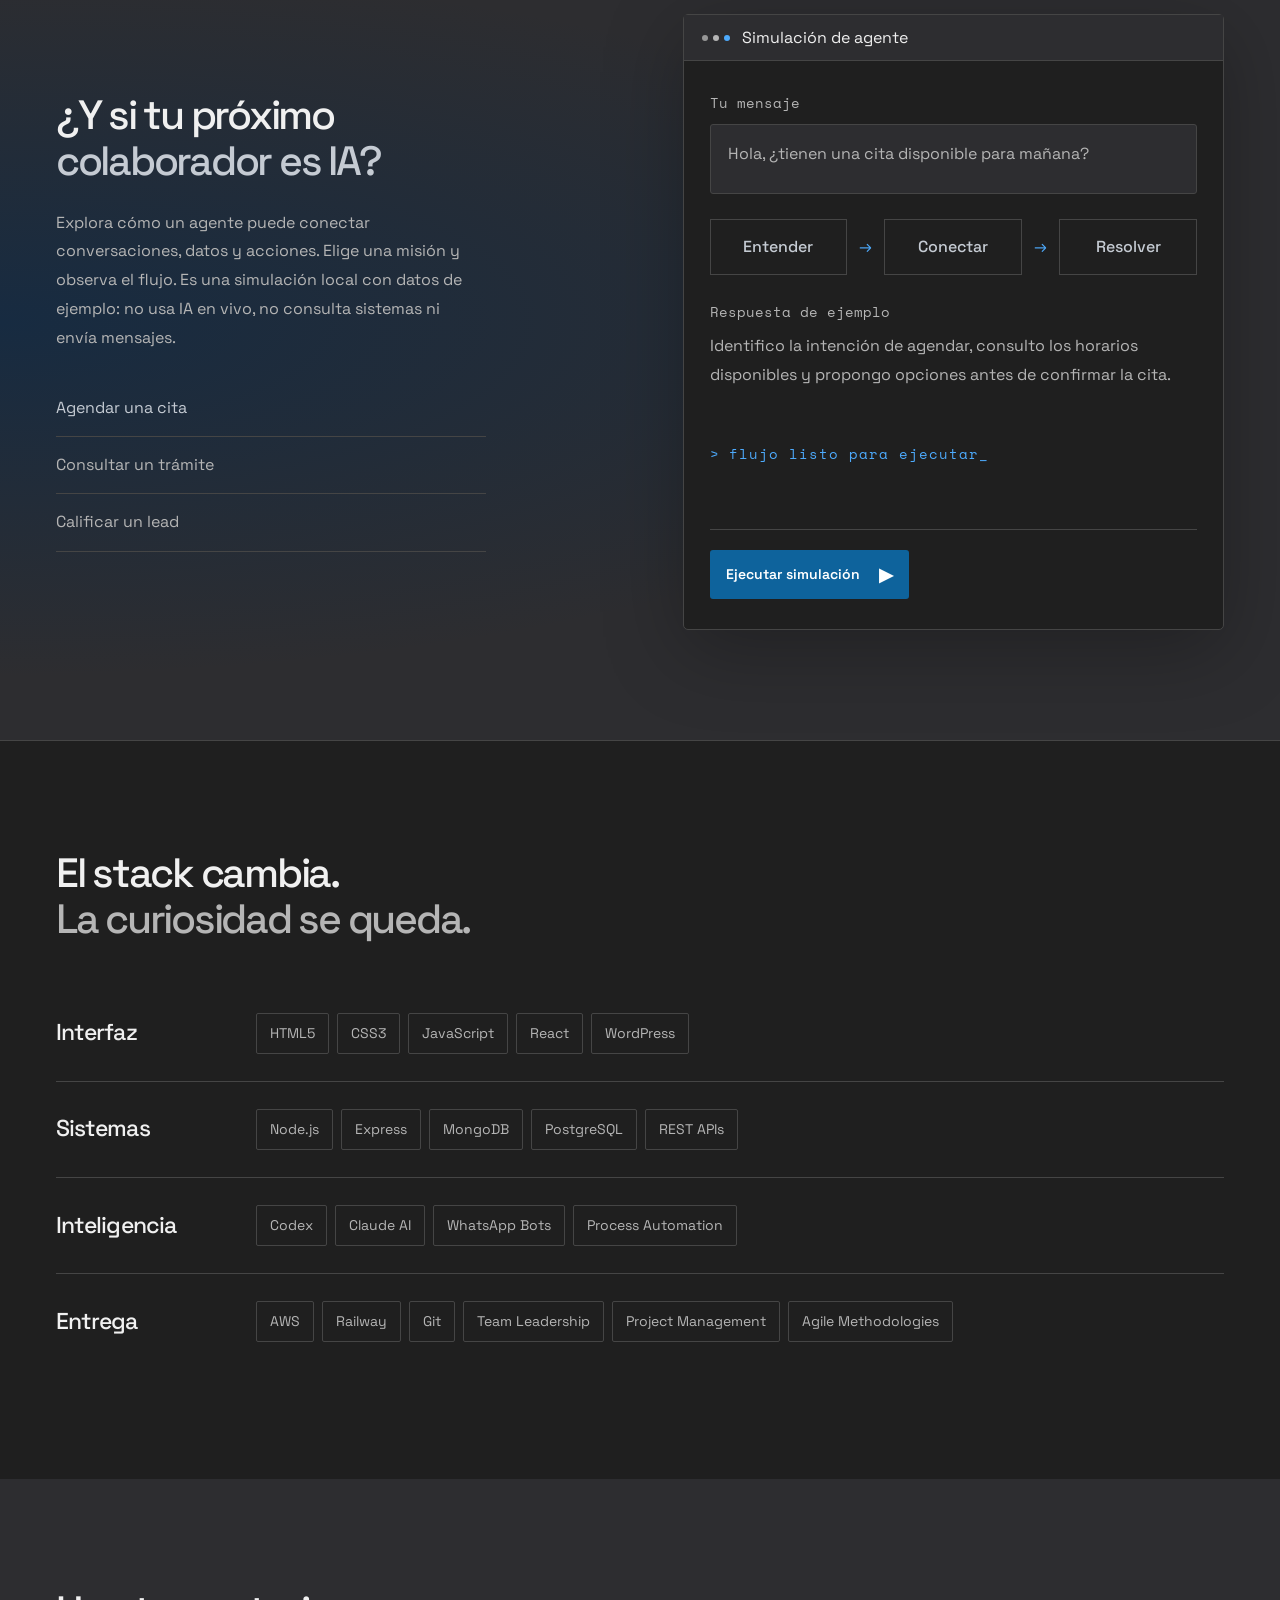
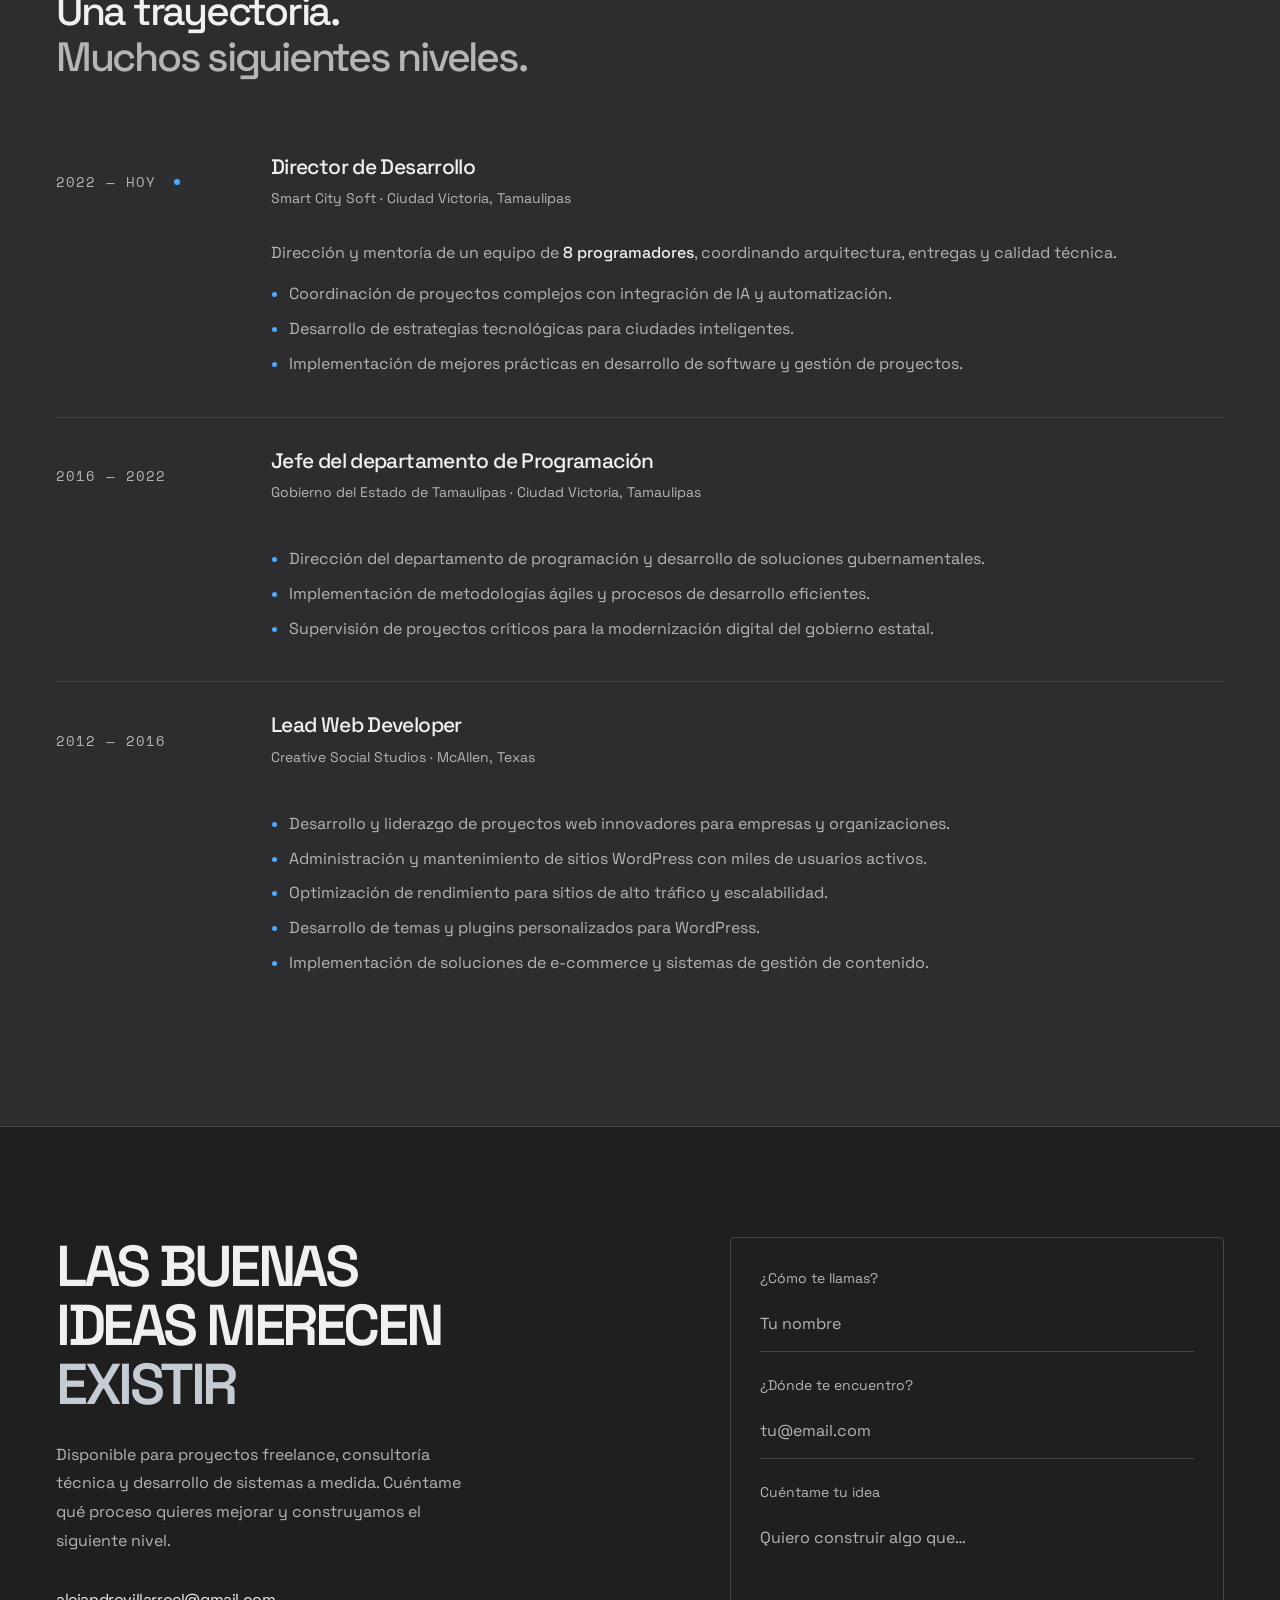
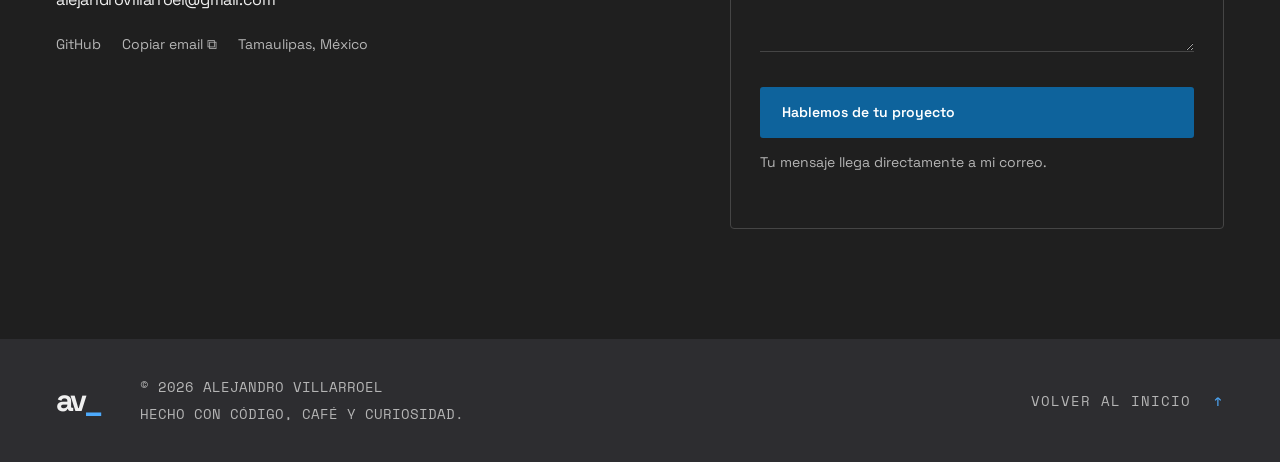
==== commit 7dd8fb36: "Improve freelance portfolio with shareable cases and visual demos" ====
--- a/index.html
+++ b/index.html
@@ -4,6 +4,13 @@
 <meta charset="UTF-8"><meta name="viewport" content="width=device-width, initial-scale=1.0"><meta name="theme-color" content="#1f1f1f">
 <title>Alejandro Villarroel — Full-stack, IA & Tech Lead</title>
 <meta name="description" content="Alejandro Villarroel. Más de 10 años construyendo plataformas web, automatizaciones y soluciones con inteligencia artificial para empresas y gobierno. Explora mi universo de proyectos.">
+<link rel="canonical" href="https://alejandrov.github.io/">
+<meta property="og:type" content="website"><meta property="og:locale" content="es_MX">
+<meta property="og:site_name" content="Alejandro Villarroel">
+<meta property="og:title" content="Alejandro Villarroel · Software para tu negocio"><meta property="og:description" content="Sistemas web, automatizaciones y agentes de IA. Conoce los proyectos y cuéntame qué necesitas construir.">
+<meta property="og:url" content="https://alejandrov.github.io/"><meta property="og:image" content="https://alejandrov.github.io/assets/smarthub-card.jpg">
+<meta property="og:image:alt" content="Alejandro Villarroel · Software para tu negocio"><meta name="twitter:card" content="summary_large_image">
+<meta name="twitter:title" content="Alejandro Villarroel · Software para tu negocio"><meta name="twitter:description" content="Sistemas web, automatizaciones y agentes de IA. Conoce los proyectos y cuéntame qué necesitas construir."><meta name="twitter:image" content="https://alejandrov.github.io/assets/smarthub-card.jpg">
 <link rel="icon" href="assets/favicon.svg" type="image/svg+xml">
 <link rel="preconnect" href="https://fonts.googleapis.com"><link rel="preconnect" href="https://fonts.gstatic.com" crossorigin>
 <link href="https://fonts.googleapis.com/css2?family=Space+Grotesk:wght@400;500;600;700&family=Space+Mono:wght@400;700&display=swap" rel="stylesheet">
@@ -22,19 +29,19 @@
 
 <div class="hero-grid">
 <div class="hero-copy">
-<h1>CONSTRUYO<br>EL SIGUIENTE<br><span class="outline-word">NIVEL<span class="title-dot">.</span></span></h1>
-<div class="hero-bio"><span class="bio-line" aria-hidden="true"></span><p>Soy <strong>Alejandro Villarroel.</strong><br>Transformo ideas complejas en sistemas que funcionan. Código, inteligencia artificial y un poco de inconformismo.</p></div>
-<div class="hero-actions"><a class="btn btn-primary" href="#projects">Explorar proyectos</a><a class="text-link" href="#contact">¿Tienes una idea?</a></div>
+<h1>SOFTWARE<br>PARA TU<br><span class="outline-word">NEGOCIO<span class="title-dot">.</span></span></h1>
+<div class="hero-bio"><span class="bio-line" aria-hidden="true"></span><p>Soy <strong>Alejandro Villarroel.</strong><br>Desarrollo sistemas web, automatizaciones y agentes de IA para organizar tu operación y conectar tus herramientas. De la idea al software a medida.</p></div>
+<div class="hero-actions"><a class="btn btn-primary" href="#contact">Cuéntame tu proyecto</a><a class="text-link" href="#cases">Ver casos destacados</a></div>
 </div>
 <div class="hero-showcase" role="group" aria-label="Una selección de mis proyectos">
 <p class="showcase-label mono">IDEAS QUE YA EXISTEN</p>
-<button class="showcase-card showcase-main" data-open-project="3" aria-label="Ver proyecto Ventanilla Digital Monterrey">
-<span class="showcase-card-heading"><span>Ventanilla Digital Monterrey</span><span class="showcase-category">Gobierno digital</span></span>
-<img src="assets/ventanilla-monterrey-card.jpg" alt="Portal de trámites y servicios de Ventanilla Digital Monterrey" width="1280" height="720" fetchpriority="high" decoding="async">
+<button class="showcase-card showcase-main" data-open-project="2" aria-label="Ver proyecto Ventanilla Digital">
+<span class="showcase-card-heading"><span>Ventanilla Digital</span><span class="showcase-category">Gobierno digital</span></span>
+<img src="assets/ventanilla-card.jpg" alt="Portal de Ventanilla Digital" width="900" height="500" fetchpriority="high" decoding="async">
 </button>
-<button class="showcase-card showcase-garner" data-open-project="5" aria-label="Ver proyecto Garner System 3.0">
-<img src="assets/garner-ia-card.jpg" alt="Vista de Garner System 3.0" width="900" height="500" decoding="async">
-<span class="showcase-card-caption"><strong>Garner System 3.0</strong><span>Gestión con IA</span></span>
+<button class="showcase-card showcase-garner" data-open-project="8" aria-label="Ver proyecto SMARThub">
+<img src="assets/smarthub-card.jpg" alt="Pantalla de acceso de SMARThub" width="1280" height="720" decoding="async">
+<span class="showcase-card-caption"><strong>SMARThub</strong><span>Tu operación en un lugar</span></span>
 </button>
 <button class="showcase-card showcase-agent" data-open-project="6" aria-label="Ver proyecto Agentecitas">
 <img src="assets/agentecitas-card.jpg" alt="Conversación de ejemplo del agente de WhatsApp de Agentecitas" width="900" height="500" decoding="async">
@@ -45,6 +52,7 @@
 <div class="hero-bottom"><a class="scroll-hint mono" href="#projects"><span class="scroll-circle" aria-hidden="true">↓</span> Explorar proyectos</a><div class="hero-stats"><div><strong>10<span>+</span></strong><span>AÑOS CREANDO</span></div><div><strong>09</strong><span>PROYECTOS DESTACADOS</span></div><div><strong>∞</strong><span>POSIBILIDADES</span></div></div></div>
 </div></section>
 
+<section id="cases" class="section featured-cases"><div class="container"><div class="section-heading"><h2>Tres retos reales.<br><span class="muted">Tres formas de resolverlos.</span></h2></div><p class="cases-intro">Conoce el problema que aborda cada plataforma y explora su solución paso a paso.</p><div class="case-grid"><article class="case-card"><span class="mono">CASO DESTACADO</span><h3>SMARThub</h3><h4>El problema</h4><p>Coordinar clientes, proyectos y tareas sin perder el contexto del trabajo.</p><h4>La solución</h4><p>Un espacio de gestión que reúne clientes, tableros, calendario y recursos.</p><a class="text-link" href="proyectos/smarthub/">Ver caso y recorrido ilustrativo <span aria-hidden="true">↗</span></a></article><article class="case-card"><span class="mono">CASO DESTACADO</span><h3>Agentecitas</h3><h4>El problema</h4><p>Atender consultas y coordinar citas dentro de las conversaciones de WhatsApp.</p><h4>La solución</h4><p>Un agente conversacional para atención, agenda de citas y seguimiento de servicios.</p><a class="text-link" href="proyectos/agentecitas/">Ver caso y recorrido ilustrativo <span aria-hidden="true">↗</span></a></article><article class="case-card"><span class="mono">CASO DESTACADO</span><h3>Ventanilla Digital</h3><h4>El problema</h4><p>Hacer accesibles los trámites y organizar su gestión en línea.</p><h4>La solución</h4><p>Una plataforma para crear y gestionar trámites gubernamentales desde un portal digital.</p><a class="text-link" href="proyectos/ventanilla-digital/">Ver caso y recorrido ilustrativo <span aria-hidden="true">↗</span></a></article></div></div></section>
 <section id="process" class="section project-process" aria-labelledby="process-title"><div class="container">
 <div class="section-heading"><div><h2 id="process-title">De tu idea<br><span class="muted">a un sistema.</span></h2></div></div>
 <ol class="process-steps" role="list" aria-label="Pasos del proceso de desarrollo">
@@ -60,35 +68,35 @@
 <div class="project-toolbar"><div class="filters" role="group" aria-label="Filtrar proyectos"><button class="active" data-filter="all" aria-pressed="true">Todos <span>09</span></button><button data-filter="ai" aria-pressed="false">Inteligencia artificial</button><button data-filter="government" aria-pressed="false">Gobierno digital</button><button data-filter="web" aria-pressed="false">Plataformas web</button></div><p class="mono project-count" aria-live="polite">MOSTRANDO 09 / 09</p></div>
 <div class="projects-grid"><article class="project-card" data-category="web ai" data-project="0">
     <button class="project-preview" data-open-project="0" aria-label="Explorar Aqua Vivant"><img src="assets/aqua-vivant-card.jpg" alt="Vista de Aqua Vivant" width="1280" height="720" loading="lazy" decoding="async"><span class="preview-shade"></span><span class="preview-action">Explorar proyecto</span></button>
-    <div class="project-info"><h3><button data-open-project="0">Aqua Vivant</button></h3><p>Plataforma inmobiliaria para explorar propiedades, gestionar solicitudes de contacto y centralizar la experiencia comercial con automatización, CRM y asistencia basada en IA.</p><div class="project-tech"><span>React</span><span>Material UI</span><span>CRM</span><span>IA</span></div></div></article>
+    <div class="project-info"><h3><button data-open-project="0">Aqua Vivant</button></h3><p>Plataforma inmobiliaria para explorar propiedades, gestionar solicitudes de contacto y centralizar la experiencia comercial con automatización, CRM y asistencia basada en IA.</p><div class="project-tech"><span>React</span><span>Material UI</span><span>CRM</span><span>IA</span></div></div><a class="project-permalink" href="proyectos/aqua-vivant/">Ver ficha de Aqua Vivant ↗</a></article>
 <article class="project-card" data-category="web" data-project="1">
     <button class="project-preview" data-open-project="1" aria-label="Explorar Palante Ganado"><img src="assets/palanteganado-card.jpg" alt="Vista de Palante Ganado" width="900" height="500" loading="lazy" decoding="async"><span class="preview-shade"></span><span class="preview-action">Explorar proyecto</span></button>
-    <div class="project-info"><h3><button data-open-project="1">Palante Ganado</button></h3><p>Plataforma integral para la administración digital de ganado en ranchos. Permite el seguimiento en tiempo real del inventario, registro de movimientos y generación de reportes detallados para optimizar la gestión ganadera.</p><div class="project-tech"><span>React</span><span>Node.js</span><span>MongoDB</span><span>Stripe</span></div></div></article>
+    <div class="project-info"><h3><button data-open-project="1">Palante Ganado</button></h3><p>Plataforma integral para la administración digital de ganado en ranchos. Permite el seguimiento en tiempo real del inventario, registro de movimientos y generación de reportes detallados para optimizar la gestión ganadera.</p><div class="project-tech"><span>React</span><span>Node.js</span><span>MongoDB</span><span>Stripe</span></div></div><a class="project-permalink" href="proyectos/palante-ganado/">Ver ficha de Palante Ganado ↗</a></article>
 <article class="project-card" data-category="government" data-project="2">
     <button class="project-preview" data-open-project="2" aria-label="Explorar Ventanilla Digital"><img src="assets/ventanilla-card.jpg" alt="Vista de Ventanilla Digital" width="900" height="500" loading="lazy" decoding="async"><span class="preview-shade"></span><span class="preview-action">Explorar proyecto</span></button>
-    <div class="project-info"><h3><button data-open-project="2">Ventanilla Digital</button></h3><p>Plataforma innovadora para la creación y gestión de trámites gubernamentales en línea. Facilita el acceso a servicios públicos, reduce tiempos de espera y mejora la eficiencia en procesos administrativos.</p><div class="project-tech"><span>Vue.js</span><span>Express</span><span>PostgreSQL</span></div></div></article>
+    <div class="project-info"><h3><button data-open-project="2">Ventanilla Digital</button></h3><p>Plataforma innovadora para la creación y gestión de trámites gubernamentales en línea. Facilita el acceso a servicios públicos, reduce tiempos de espera y mejora la eficiencia en procesos administrativos.</p><div class="project-tech"><span>Vue.js</span><span>Express</span><span>PostgreSQL</span></div></div><a class="project-permalink" href="proyectos/ventanilla-digital/">Ver ficha de Ventanilla Digital ↗</a></article>
 <article class="project-card" data-category="government ai" data-project="3">
     <button class="project-preview" data-open-project="3" aria-label="Explorar Ventanilla Digital Monterrey"><img src="assets/ventanilla-monterrey-card.jpg" alt="Vista de Ventanilla Digital Monterrey" width="1280" height="720" loading="lazy" decoding="async"><span class="preview-shade"></span><span class="preview-action">Explorar proyecto</span></button>
-    <div class="project-info"><h3><button data-open-project="3">Ventanilla Digital Monterrey</button></h3><p>Nueva versión de la plataforma para gestión digital de trámites municipales, con automatización, seguimiento de solicitudes y herramientas de atención ciudadana impulsadas por IA.</p><div class="project-tech"><span>React</span><span>IA</span><span>Gobierno Digital</span><span>Automatización</span></div></div></article>
+    <div class="project-info"><h3><button data-open-project="3">Ventanilla Digital Monterrey</button></h3><p>Nueva versión de la plataforma para gestión digital de trámites municipales, con automatización, seguimiento de solicitudes y herramientas de atención ciudadana impulsadas por IA.</p><div class="project-tech"><span>React</span><span>IA</span><span>Gobierno Digital</span><span>Automatización</span></div></div><a class="project-permalink" href="proyectos/ventanilla-digital-monterrey/">Ver ficha de Ventanilla Digital Monterrey ↗</a></article>
 <article class="project-card" data-category="ai" data-project="4">
     <button class="project-preview" data-open-project="4" aria-label="Explorar Sistema MatIAs"><img src="assets/matias-card.jpg" alt="Vista de Sistema MatIAs" width="900" height="500" loading="lazy" decoding="async"><span class="preview-shade"></span><span class="preview-action">Explorar proyecto</span></button>
-    <div class="project-info"><h3><button data-open-project="4">Sistema MatIAs</button></h3><p>Bot inteligente para WhatsApp con integración de Gemini para respuestas automáticas, procesamiento de lenguaje natural y automatización de procesos de negocio.</p><div class="project-tech"><span>Node.js</span><span>Gemini API</span><span>WhatsApp API</span><span>Socket.io</span><span>MongoDB</span></div></div></article>
+    <div class="project-info"><h3><button data-open-project="4">Sistema MatIAs</button></h3><p>Bot inteligente para WhatsApp con integración de Gemini para respuestas automáticas, procesamiento de lenguaje natural y automatización de procesos de negocio.</p><div class="project-tech"><span>Node.js</span><span>Gemini API</span><span>WhatsApp API</span><span>Socket.io</span><span>MongoDB</span></div></div><a class="project-permalink" href="proyectos/sistema-matias/">Ver ficha de Sistema MatIAs ↗</a></article>
 <article class="project-card" data-category="government ai" data-project="5">
     <button class="project-preview" data-open-project="5" aria-label="Explorar Garner System 3.0"><img src="assets/garner-ia-card.jpg" alt="Vista de Garner System 3.0" width="900" height="500" loading="lazy" decoding="async"><span class="preview-shade"></span><span class="preview-action">Explorar proyecto</span></button>
-    <div class="project-info"><h3><button data-open-project="5">Garner System 3.0</button></h3><p>Nueva versión del sistema para planificación, priorización y entrega de resultados con IA. Integra seguimiento operativo, tableros de control y flujos de trabajo para gobiernos municipales.</p><div class="project-tech"><span>React</span><span>IA</span><span>Dashboards</span><span>Gobierno Digital</span></div></div></article>
+    <div class="project-info"><h3><button data-open-project="5">Garner System 3.0</button></h3><p>Nueva versión del sistema para planificación, priorización y entrega de resultados con IA. Integra seguimiento operativo, tableros de control y flujos de trabajo para gobiernos municipales.</p><div class="project-tech"><span>React</span><span>IA</span><span>Dashboards</span><span>Gobierno Digital</span></div></div><a class="project-permalink" href="proyectos/garner-system/">Ver ficha de Garner System 3.0 ↗</a></article>
 <article class="project-card" data-category="ai" data-project="6">
     <button class="project-preview" data-open-project="6" aria-label="Explorar Agentecitas"><img src="assets/agentecitas-card.jpg" alt="Vista de Agentecitas" width="900" height="500" loading="lazy" decoding="async"><span class="preview-shade"></span><span class="preview-action">Explorar proyecto</span></button>
-    <div class="project-info"><h3><button data-open-project="6">Agentecitas</button></h3><p>Agente conversacional para WhatsApp que automatiza la atención, agenda citas, gestiona servicios y centraliza el seguimiento operativo de negocios con asistencia inteligente.</p><div class="project-tech"><span>React</span><span>WhatsApp</span><span>IA</span><span>CRM</span></div></div></article>
+    <div class="project-info"><h3><button data-open-project="6">Agentecitas</button></h3><p>Agente conversacional para WhatsApp que automatiza la atención, agenda citas, gestiona servicios y centraliza el seguimiento operativo de negocios con asistencia inteligente.</p><div class="project-tech"><span>React</span><span>WhatsApp</span><span>IA</span><span>CRM</span></div></div><a class="project-permalink" href="proyectos/agentecitas/">Ver ficha de Agentecitas ↗</a></article>
 <article class="project-card" data-category="web" data-project="7">
     <button class="project-preview" data-open-project="7" aria-label="Explorar Aguacatin"><img src="assets/aguacatin-card.jpg" alt="Vista de Aguacatin" width="900" height="500" loading="lazy" decoding="async"><span class="preview-shade"></span><span class="preview-action">Explorar proyecto</span></button>
-    <div class="project-info"><h3><button data-open-project="7">Aguacatin</button></h3><p>Plataforma innovadora para conectar distribuidores de pañales, permitiendo comparar precios y ofertas en tiempo real. Facilita la distribución eficiente y el acceso a mejores oportunidades de negocio.</p><div class="project-tech"><span>React</span><span>Node.js</span><span>MongoDB</span><span>Express</span></div></div></article>
+    <div class="project-info"><h3><button data-open-project="7">Aguacatin</button></h3><p>Plataforma innovadora para conectar distribuidores de pañales, permitiendo comparar precios y ofertas en tiempo real. Facilita la distribución eficiente y el acceso a mejores oportunidades de negocio.</p><div class="project-tech"><span>React</span><span>Node.js</span><span>MongoDB</span><span>Express</span></div></div><a class="project-permalink" href="proyectos/aguacatin/">Ver ficha de Aguacatin ↗</a></article>
 <article class="project-card" data-category="web" data-project="8">
     <button class="project-preview" data-open-project="8" aria-label="Explorar SMARThub"><img src="assets/smarthub-card.jpg" alt="Pantalla de acceso de SMARThub" width="1280" height="720" loading="lazy" decoding="async"><span class="preview-shade"></span><span class="preview-action">Explorar proyecto</span></button>
-    <div class="project-info"><h3><button data-open-project="8">SMARThub</button></h3><p>Plataforma de gestión interna que centraliza clientes, proyectos, tableros de trabajo, calendario y recursos para coordinar equipos y dar seguimiento a la operación diaria.</p><div class="project-tech"><span>React</span><span>Node.js</span><span>Express</span><span>MongoDB</span></div></div></article></div></div></section>
+    <div class="project-info"><h3><button data-open-project="8">SMARThub</button></h3><p>Plataforma de gestión interna que centraliza clientes, proyectos, tableros de trabajo, calendario y recursos para coordinar equipos y dar seguimiento a la operación diaria.</p><div class="project-tech"><span>React</span><span>Node.js</span><span>Express</span><span>MongoDB</span></div></div><a class="project-permalink" href="proyectos/smarthub/">Ver ficha de SMARThub ↗</a></article></div></div></section>
 <section id="about" class="section about"><div class="container about-grid"><div class="player-card"><div class="portrait-wrap"><img src="assets/foto2-hero.jpg" alt="Alejandro Villarroel" width="600" height="600" loading="lazy" decoding="async"><span class="portrait-grid" aria-hidden="true"></span></div><div class="player-info"><h3>Alejandro Villarroel</h3><p class="mono">FULL-STACK / TECH LEAD / IA</p></div></div>
 <div class="about-copy"><h2>La tecnología es el medio.<br><span class="muted">El impacto, la misión.</span></h2><p>Soy desarrollador full-stack y Tech Lead con más de 10 años creando plataformas web, sistemas de gestión y soluciones digitales para empresas y gobierno.</p><p>Me especializo en aplicaciones modernas con <strong>React, Node.js e inteligencia artificial</strong>: chatbots, automatización de procesos, integración de APIs y herramientas que mejoran la operación diaria de los equipos.</p><p>He liderado equipos de desarrollo, coordinando entregas, arquitectura y calidad técnica. Mi enfoque: soluciones escalables, mantenibles y alineadas a objetivos reales de negocio.</p><a class="text-link" href="#experience">Explora mi trayectoria <span aria-hidden="true">↓</span></a></div></div></section>
-<section id="services" class="section services"><div class="container"><div class="section-heading"><div><h2>Tu siguiente reto.<br><span class="muted">Mi siguiente misión.</span></h2></div></div><div class="services-grid"><article class="service-card" data-service="Plataformas web"><div class="service-top"><svg class="service-symbol" viewBox="0 0 32 32" fill="none" stroke="currentColor" stroke-width="1.75" stroke-linecap="round" stroke-linejoin="round" aria-hidden="true" focusable="false"><rect x="3" y="4" width="26" height="24" rx="3"/><path d="M3 11h26M8 7.5h.01M12 7.5h.01M16 7.5h.01M12 16l-4 4 4 4M20 16l4 4-4 4"/></svg></div><h3>Plataformas web</h3><p>Sistemas internos, portales, CRMs y herramientas operativas diseñadas para resolver procesos reales.</p></article><article class="service-card" data-service="Automatización con IA"><div class="service-top"><svg class="service-symbol" viewBox="0 0 32 32" fill="none" stroke="currentColor" stroke-width="1.75" stroke-linecap="round" stroke-linejoin="round" aria-hidden="true" focusable="false"><path d="M16 7a4 4 0 0 0-7-2.5A4 4 0 0 0 5 11a5 5 0 0 0 0 9 4 4 0 0 0 4 6.5A4 4 0 0 0 16 25V7ZM9 4.5V9l3 3M5 11h4M5 20h4l3-3M9 26.5V22M16 10h5l3-4M16 16h10M16 22h5l3 4"/><circle cx="25" cy="4" r="2"/><circle cx="28" cy="16" r="2"/><circle cx="25" cy="28" r="2"/></svg></div><h3>Automatización con IA</h3><p>Flujos inteligentes para responder, clasificar, consultar información y reducir trabajo repetitivo.</p></article><article class="service-card" data-service="Bots de WhatsApp"><div class="service-top"><svg class="service-symbol" viewBox="0 0 32 32" fill="none" stroke="currentColor" stroke-width="1.75" stroke-linecap="round" stroke-linejoin="round" aria-hidden="true" focusable="false"><path d="M28 15.5A12.5 12.5 0 0 1 9.4 26.4L3 29l2.4-6.5A12.5 12.5 0 1 1 28 15.5Z"/><path d="m11 9-2 1c-1 1-1 3 1 6s5 6 8 7c2 .5 4-.5 4-2l-1-2-4-1-1 2c-2-1-4-3-5-5l2-1-2-5Z"/></svg></div><h3>Bots de WhatsApp</h3><p>Agentes conversacionales para atención, citas, seguimiento de clientes y operación 24/7.</p></article><article class="service-card" data-service="Dashboards y reportes"><div class="service-top"><svg class="service-symbol" viewBox="0 0 32 32" fill="none" stroke="currentColor" stroke-width="1.75" stroke-linecap="round" stroke-linejoin="round" aria-hidden="true" focusable="false"><rect x="3" y="3" width="26" height="26" rx="3"/><path d="M8 24V16h4v8M14 24V8h4v16M20 24V12h4v12M7 24h18"/></svg></div><h3>Dashboards y reportes</h3><p>Paneles de control para visualizar métricas, avances, solicitudes, costos y rendimiento operativo.</p></article><article class="service-card" data-service="Integraciones y APIs"><div class="service-top"><svg class="service-symbol" viewBox="0 0 32 32" fill="none" stroke="currentColor" stroke-width="1.75" stroke-linecap="round" stroke-linejoin="round" aria-hidden="true" focusable="false"><rect x="12" y="12" width="8" height="8" rx="2"/><rect x="3" y="3" width="6" height="6" rx="1.5"/><rect x="23" y="3" width="6" height="6" rx="1.5"/><rect x="3" y="23" width="6" height="6" rx="1.5"/><rect x="23" y="23" width="6" height="6" rx="1.5"/><path d="m9 9 4 4m6 0 4-4M9 23l4-4m6 0 4 4"/></svg></div><h3>Integraciones y APIs</h3><p>Conexión entre sistemas, pasarelas de pago, formularios, bases de datos y servicios externos.</p></article><article class="service-card" data-service="Consultoría técnica"><div class="service-top"><svg class="service-symbol" viewBox="0 0 32 32" fill="none" stroke="currentColor" stroke-width="1.75" stroke-linecap="round" stroke-linejoin="round" aria-hidden="true" focusable="false"><circle cx="10" cy="10" r="4"/><path d="M3 27v-3a7 7 0 0 1 14 0v3M20 4h7a2 2 0 0 1 2 2v9a2 2 0 0 1-2 2h-3l-4 4v-4h-1M23 8h3M23 12h3"/></svg></div><h3>Consultoría técnica</h3><p>Arquitectura, dirección técnica, rescate de proyectos y acompañamiento para equipos de desarrollo.</p></article></div></div></section>
-<section id="lab" class="section lab"><div class="container lab-grid"><div><h2>¿Y si tu próximo<br><span class="soft-accent">colaborador es IA?</span></h2><p class="lab-description">Explora cómo un agente puede conectar conversaciones, datos y acciones. Elige una misión y observa el flujo.</p><div class="lab-options" role="group" aria-label="Selecciona una simulación"><button data-mission="appointments" class="active" aria-pressed="true">Agendar una cita</button><button data-mission="government" aria-pressed="false">Consultar un trámite</button><button data-mission="leads" aria-pressed="false">Calificar un lead</button></div></div>
+<section id="services" class="section services"><div class="container"><div class="section-heading"><div><h2>Tu siguiente reto.<br><span class="muted">Mi siguiente misión.</span></h2></div></div><div class="services-grid"><article class="service-card" data-service="Plataformas web"><div class="service-top"><svg class="service-symbol" viewBox="0 0 32 32" fill="none" stroke="currentColor" stroke-width="1.75" stroke-linecap="round" stroke-linejoin="round" aria-hidden="true" focusable="false"><rect x="3" y="4" width="26" height="24" rx="3"/><path d="M3 11h26M8 7.5h.01M12 7.5h.01M16 7.5h.01M12 16l-4 4 4 4M20 16l4 4-4 4"/></svg></div><h3>Organiza tu operación</h3><p>Reúne clientes, tareas y procesos en un sistema web a medida, en lugar de repartir el trabajo entre hojas y herramientas desconectadas.</p></article><article class="service-card" data-service="Automatización con IA"><div class="service-top"><svg class="service-symbol" viewBox="0 0 32 32" fill="none" stroke="currentColor" stroke-width="1.75" stroke-linecap="round" stroke-linejoin="round" aria-hidden="true" focusable="false"><path d="M16 7a4 4 0 0 0-7-2.5A4 4 0 0 0 5 11a5 5 0 0 0 0 9 4 4 0 0 0 4 6.5A4 4 0 0 0 16 25V7ZM9 4.5V9l3 3M5 11h4M5 20h4l3-3M9 26.5V22M16 10h5l3-4M16 16h10M16 22h5l3 4"/><circle cx="25" cy="4" r="2"/><circle cx="28" cy="16" r="2"/><circle cx="25" cy="28" r="2"/></svg></div><h3>Automatiza tareas repetitivas</h3><p>Conecta los pasos de tu proceso para clasificar solicitudes, consultar información y preparar respuestas, con revisión humana donde haga falta.</p></article><article class="service-card" data-service="Bots de WhatsApp"><div class="service-top"><svg class="service-symbol" viewBox="0 0 32 32" fill="none" stroke="currentColor" stroke-width="1.75" stroke-linecap="round" stroke-linejoin="round" aria-hidden="true" focusable="false"><path d="M28 15.5A12.5 12.5 0 0 1 9.4 26.4L3 29l2.4-6.5A12.5 12.5 0 1 1 28 15.5Z"/><path d="m11 9-2 1c-1 1-1 3 1 6s5 6 8 7c2 .5 4-.5 4-2l-1-2-4-1-1 2c-2-1-4-3-5-5l2-1-2-5Z"/></svg></div><h3>Atiende desde WhatsApp</h3><p>Ayuda a tus clientes a consultar servicios, solicitar citas y continuar una conversación con tu equipo mediante un agente conectado a tu operación.</p></article><article class="service-card" data-service="Dashboards y reportes"><div class="service-top"><svg class="service-symbol" viewBox="0 0 32 32" fill="none" stroke="currentColor" stroke-width="1.75" stroke-linecap="round" stroke-linejoin="round" aria-hidden="true" focusable="false"><rect x="3" y="3" width="26" height="26" rx="3"/><path d="M8 24V16h4v8M14 24V8h4v16M20 24V12h4v12M7 24h18"/></svg></div><h3>Entiende qué está pasando</h3><p>Consulta avances, solicitudes y datos de tu operación en tableros y reportes pensados para las decisiones de tu equipo.</p></article><article class="service-card" data-service="Integraciones y APIs"><div class="service-top"><svg class="service-symbol" viewBox="0 0 32 32" fill="none" stroke="currentColor" stroke-width="1.75" stroke-linecap="round" stroke-linejoin="round" aria-hidden="true" focusable="false"><rect x="12" y="12" width="8" height="8" rx="2"/><rect x="3" y="3" width="6" height="6" rx="1.5"/><rect x="23" y="3" width="6" height="6" rx="1.5"/><rect x="3" y="23" width="6" height="6" rx="1.5"/><rect x="23" y="23" width="6" height="6" rx="1.5"/><path d="m9 9 4 4m6 0 4-4M9 23l4-4m6 0 4 4"/></svg></div><h3>Conecta tus herramientas</h3><p>Haz que formularios, sistemas de gestión, pagos y otros servicios intercambien información sin volver a capturarla en cada lugar.</p></article><article class="service-card" data-service="Consultoría técnica"><div class="service-top"><svg class="service-symbol" viewBox="0 0 32 32" fill="none" stroke="currentColor" stroke-width="1.75" stroke-linecap="round" stroke-linejoin="round" aria-hidden="true" focusable="false"><circle cx="10" cy="10" r="4"/><path d="M3 27v-3a7 7 0 0 1 14 0v3M20 4h7a2 2 0 0 1 2 2v9a2 2 0 0 1-2 2h-3l-4 4v-4h-1M23 8h3M23 12h3"/></svg></div><h3>Dale rumbo a tu proyecto</h3><p>Revisa la arquitectura, los pendientes y las decisiones técnicas de tu producto para definir los siguientes pasos con tu equipo.</p></article></div></div></section>
+<section id="lab" class="section lab"><div class="container lab-grid"><div><h2>¿Y si tu próximo<br><span class="soft-accent">colaborador es IA?</span></h2><p class="lab-description">Explora cómo un agente puede conectar conversaciones, datos y acciones. Elige una misión y observa el flujo. Es una simulación local con datos de ejemplo: no usa IA en vivo, no consulta sistemas ni envía mensajes.</p><div class="lab-options" role="group" aria-label="Selecciona una simulación"><button data-mission="appointments" class="active" aria-pressed="true">Agendar una cita</button><button data-mission="government" aria-pressed="false">Consultar un trámite</button><button data-mission="leads" aria-pressed="false">Calificar un lead</button></div></div>
 <div class="lab-terminal"><div class="terminal-bar"><span class="terminal-dots" aria-hidden="true"><i></i><i></i><i></i></span><span>Simulación de agente</span></div><div class="lab-chat"><div class="message-label mono">Tu mensaje</div><p id="lab-input">Hola, ¿tienen una cita disponible para mañana?</p><div class="pipeline"><div class="pipeline-node"><strong>Entender</strong></div><span class="pipeline-arrow">→</span><div class="pipeline-node"><strong>Conectar</strong></div><span class="pipeline-arrow">→</span><div class="pipeline-node"><strong>Resolver</strong></div></div><div class="message-label mono accent">Respuesta de ejemplo</div><p id="lab-output" class="agent-output" aria-live="polite">Identifico la intención de agendar, consulto los horarios disponibles y propongo opciones antes de confirmar la cita.</p><div class="lab-log mono" id="lab-log" aria-live="polite">&gt; flujo listo para ejecutar_</div><div class="lab-terminal-footer"><button class="btn btn-primary" id="run-demo">Ejecutar simulación <span aria-hidden="true">▶</span></button></div></div></div></div></section>
 <section id="skills" class="section stack"><div class="container"><div class="section-heading"><div><h2>El stack cambia.<br><span class="muted">La curiosidad se queda.</span></h2></div></div><div class="stack-list"><div class="stack-row"><h3>Interfaz</h3><div><span>HTML5</span><span>CSS3</span><span>JavaScript</span><span>React</span><span>WordPress</span></div></div><div class="stack-row"><h3>Sistemas</h3><div><span>Node.js</span><span>Express</span><span>MongoDB</span><span>PostgreSQL</span><span>REST APIs</span></div></div><div class="stack-row"><h3>Inteligencia</h3><div><span>Codex</span><span>Claude AI</span><span>WhatsApp Bots</span><span>Process Automation</span></div></div><div class="stack-row"><h3>Entrega</h3><div><span>AWS</span><span>Railway</span><span>Git</span><span>Team Leadership</span><span>Project Management</span><span>Agile Methodologies</span></div></div></div></div></section>
 <section id="experience" class="section experience"><div class="container"><div class="section-heading"><div><h2>Una trayectoria.<br><span class="muted">Muchos siguientes niveles.</span></h2></div></div><div class="timeline">
--- a/styles.css
+++ b/styles.css
@@ -2674,3 +2674,119 @@
         gap:18px;
     }
 }
+
+/* Client-focused cases and standalone, crawlable project routes. */
+.cases-intro { color:var(--muted); max-width:720px; margin-bottom:32px; }
+.case-grid { display:grid; grid-template-columns:repeat(3,minmax(0,1fr)); gap:24px; }
+.case-card { border:1px solid var(--line); padding:30px; background:var(--surface); display:flex; flex-direction:column; }
+.case-card > .mono { color:var(--accent); font-size:12px; }
+.case-card h3 { font-size:26px; margin:16px 0 24px; }
+.case-card h4 { margin:0; font-size:16px; }
+.case-card p { color:var(--muted); margin:8px 0 24px; }
+.case-card .text-link { margin-top:auto; }
+.project-permalink { display:block; padding:0 24px 24px; color:var(--accent); font-size:14px; }
+.project-detail-link { display:block; margin:24px 0; }
+.case-header { display:flex; justify-content:space-between; align-items:center; gap:24px; padding-top:32px; padding-bottom:32px; flex-wrap:wrap; }
+.project-page { max-width:1000px; padding-top:50px; }
+.project-page h1 { font-size:clamp(36px,6vw,72px); line-height:1.1; overflow-wrap:anywhere; margin:12px 0 24px; }
+.project-lead { font-size:20px; color:var(--muted); max-width:800px; }
+.case-cover { width:100%; height:auto; margin:32px 0; border:1px solid var(--line); border-radius:12px; }
+.case-summary h2, .walkthrough h2 { font-size:28px; margin:24px 0 12px; }
+.case-summary p { color:var(--muted); }
+.walkthrough { padding:32px; border:1px solid var(--line); background:var(--surface); margin:40px 0; }
+.walkthrough > .mono { color:var(--accent); font-size:13px; }
+.walkthrough-steps { padding-left:28px; }
+.walkthrough-steps li { padding:16px; border-left:3px solid var(--line); margin:16px 0; }
+.walkthrough-steps h3 { margin:0 0 8px; }
+.walkthrough-steps p { margin:0; color:var(--muted); }
+.walkthrough-steps .current-step { border-color:var(--accent); background:var(--surface-2); }
+.walkthrough-controls .text-link { margin-left:20px; }
+.case-actions { display:flex; flex-wrap:wrap; gap:24px; align-items:center; margin-top:32px; }
+.case-footer { padding-top:48px; padding-bottom:48px; }
+#share-status { overflow-wrap:anywhere; }
+@media(max-width:850px) { .case-grid { grid-template-columns:1fr; } .case-card { padding:24px; } }
+@media(max-width:480px) { .walkthrough { padding:20px; } .case-header .logo { font-size:16px; } .project-lead { font-size:18px; } }
+
+.case-header .logo { font-size:24px; letter-spacing:-1px; }
+@media(max-width:480px) { .case-header .logo { font-size:20px; } }
+
+/* Fictional visual walkthroughs: no embedded live systems or real client data. */
+.visual-demo { color:#243049; background:#f4f6fa; border:1px solid #d7dce7; border-radius:12px; overflow:hidden; margin:28px 0 18px; font-family:var(--font); }
+.demo-chrome { display:flex; align-items:center; justify-content:space-between; gap:14px; padding:18px 24px; color:white; background:#193657; }
+.demo-chrome strong { font-size:20px; }
+.demo-chrome > span { font:10px var(--mono); letter-spacing:.04em; text-align:right; }
+.demo-scene { padding:24px; min-height:380px; }
+.demo-scene[hidden] { display:none; }
+.demo-screen-heading > span, .demo-eyebrow { font:11px var(--mono); color:#5b6478; }
+.demo-screen-heading h3 { font-size:24px; line-height:1.3; margin:8px 0 24px; }
+.demo-tabs { display:flex; gap:24px; border-bottom:1px solid #d7dce7; padding-bottom:14px; margin-bottom:24px; font-size:13px; }
+.demo-tabs b { color:#1657ba; }
+.demo-two { display:grid; grid-template-columns:1fr 1fr; gap:18px; }
+.demo-tile { padding:22px; border:1px solid #d7dce7; border-radius:9px; background:white; min-width:0; }
+.demo-tile > strong { display:block; font-size:20px; line-height:1.4; margin:16px 0 8px; }
+.demo-tile p { color:#566176; font-size:14px; line-height:1.6; margin:10px 0; }
+.demo-pill { display:inline-block; padding:6px 10px; border-radius:7px; background:#e8f0ff; color:#2454a0; font-size:12px; }
+.demo-avatar-row { display:flex; align-items:center; gap:6px; margin-top:22px; font-size:12px; }
+.demo-avatar-row i { border-radius:50%; background:#e4eaf4; padding:8px; font-style:normal; }
+.demo-kanban { display:grid; grid-template-columns:repeat(3,minmax(0,1fr)); gap:12px; }
+.demo-kanban > div { background:#e7ebf2; padding:14px; border-radius:8px; min-height:235px; }
+.demo-kanban h4 { font-size:13px; margin:0 0 20px; }
+.demo-kanban small { float:right; }
+.demo-task { background:white; padding:15px; border:1px solid #d7dce7; border-radius:6px; font-size:14px; }
+.demo-task span,.demo-task b { display:block; margin-top:12px; font-size:11px; }
+.demo-task b { color:#1d6a4c; }
+.demo-highlight { border:2px solid #3173ce; }
+.demo-calendar { background:white; padding:20px; border-radius:9px; border:1px solid #d7dce7; }
+.demo-week { display:grid; grid-template-columns:repeat(5,1fr); text-align:center; font-size:12px; }
+.demo-dates { margin:18px 0; font-size:20px; }
+.demo-dates strong { color:#2454a0; }
+.demo-calendar-event { border-left:4px solid #3173ce; background:#e8f0ff; padding:18px; }
+.demo-calendar-event span,.demo-calendar-event strong { display:block; }
+.demo-calendar-event span { font-size:11px; margin-bottom:6px; }
+.demo-calendar-event p { font-size:13px; margin:6px 0 0; }
+.demo-screen-footer { border-top:1px solid #d7dce7; padding:12px 24px; font-size:11px; color:#566176; }
+.demo-agent .demo-chrome { background:#174b42; }
+.demo-chat-layout { display:grid; grid-template-columns:1.25fr 1fr; gap:18px; align-items:start; }
+.demo-phone { background:#edf1ed; border:1px solid #cbd8d0; border-radius:10px; overflow:hidden; }
+.demo-chat-top { padding:14px; background:#fff; display:flex; gap:12px; align-items:center; }
+.demo-chat-top i { background:#d7eee5; color:#215c48; padding:9px 15px; border-radius:50%; font-style:normal; }
+.demo-chat-top strong { font-size:14px; }
+.demo-chat-top small { display:block; color:#657267; font-size:10px; font-weight:400; }
+.demo-messages { padding:16px; min-height:235px; display:flex; flex-direction:column; gap:14px; }
+.demo-bubble { background:white; border-radius:9px; padding:14px; max-width:92%; font-size:14px; line-height:1.6; box-shadow:0 1px 2px #0001; }
+.demo-bubble small { display:block; color:#596c61; font-size:10px; margin-top:7px; }
+.demo-bubble.outgoing { align-self:flex-end; background:#d9f2e3; }
+.demo-slots { display:flex; flex-wrap:wrap; gap:10px; margin:18px 0; }
+.demo-slots span { padding:8px 14px; border:1px solid #559779; border-radius:6px; color:#246044; }
+.demo-government .demo-chrome { background:#751e3e; }
+.demo-government .demo-pill { color:#751e3e; background:#f7e9ee; }
+.demo-search { padding:15px 20px; border:1px solid #c7ccd8; background:#fff; border-radius:8px; margin-bottom:20px; }
+.demo-search span { font-size:14px; margin-left:8px; }
+.demo-field { display:block; font-size:12px; margin:16px 0; }
+.demo-field span { display:block; padding:12px; border:1px solid #c7ccd8; border-radius:5px; margin-top:7px; color:#42506a; }
+.demo-check { margin:12px 0; padding:10px; border-radius:5px; font-size:13px; }
+.demo-government .demo-highlight { border-color:#a44a6c; background:#fbf0f4; }
+.demo-navigation { display:flex; flex-wrap:wrap; gap:10px; }
+.demo-navigation button { flex:1; border:1px solid var(--line); border-radius:6px; padding:12px; font-size:13px; }
+.demo-navigation button[aria-pressed=true] { border-color:var(--accent); background:var(--surface-2); }
+.demo-transcript { margin:24px 0; }
+.demo-transcript summary { cursor:pointer; color:var(--muted); }
+.walkthrough-controls { margin-top:24px; }
+@media(max-width:650px) {
+ .demo-chrome { padding:14px; flex-wrap:wrap; }
+ .demo-chrome > span { text-align:left; }
+ .demo-scene { padding:16px; min-height:0; }
+ .demo-screen-heading h3 { font-size:21px; }
+ .demo-two,.demo-chat-layout { grid-template-columns:1fr; }
+ .demo-kanban { grid-template-columns:1fr; }
+ .demo-kanban > div { min-height:0; }
+ .demo-kanban h4 { margin-bottom:12px; }
+ .demo-tile { padding:16px; }
+ .demo-navigation { flex-direction:column; }
+ .walkthrough-controls .text-link { margin:12px; }
+}
+.demo-navigation[hidden], .walkthrough-controls[hidden], .walkthrough-controls button[hidden] { display:none; }
+@media(prefers-reduced-motion:no-preference) {
+ .demo-scene:not([hidden]) { animation:demo-reveal .35s ease-out; }
+ @keyframes demo-reveal { from { opacity:.4; transform:translateY(6px); } to { opacity:1; transform:none; } }
+}
